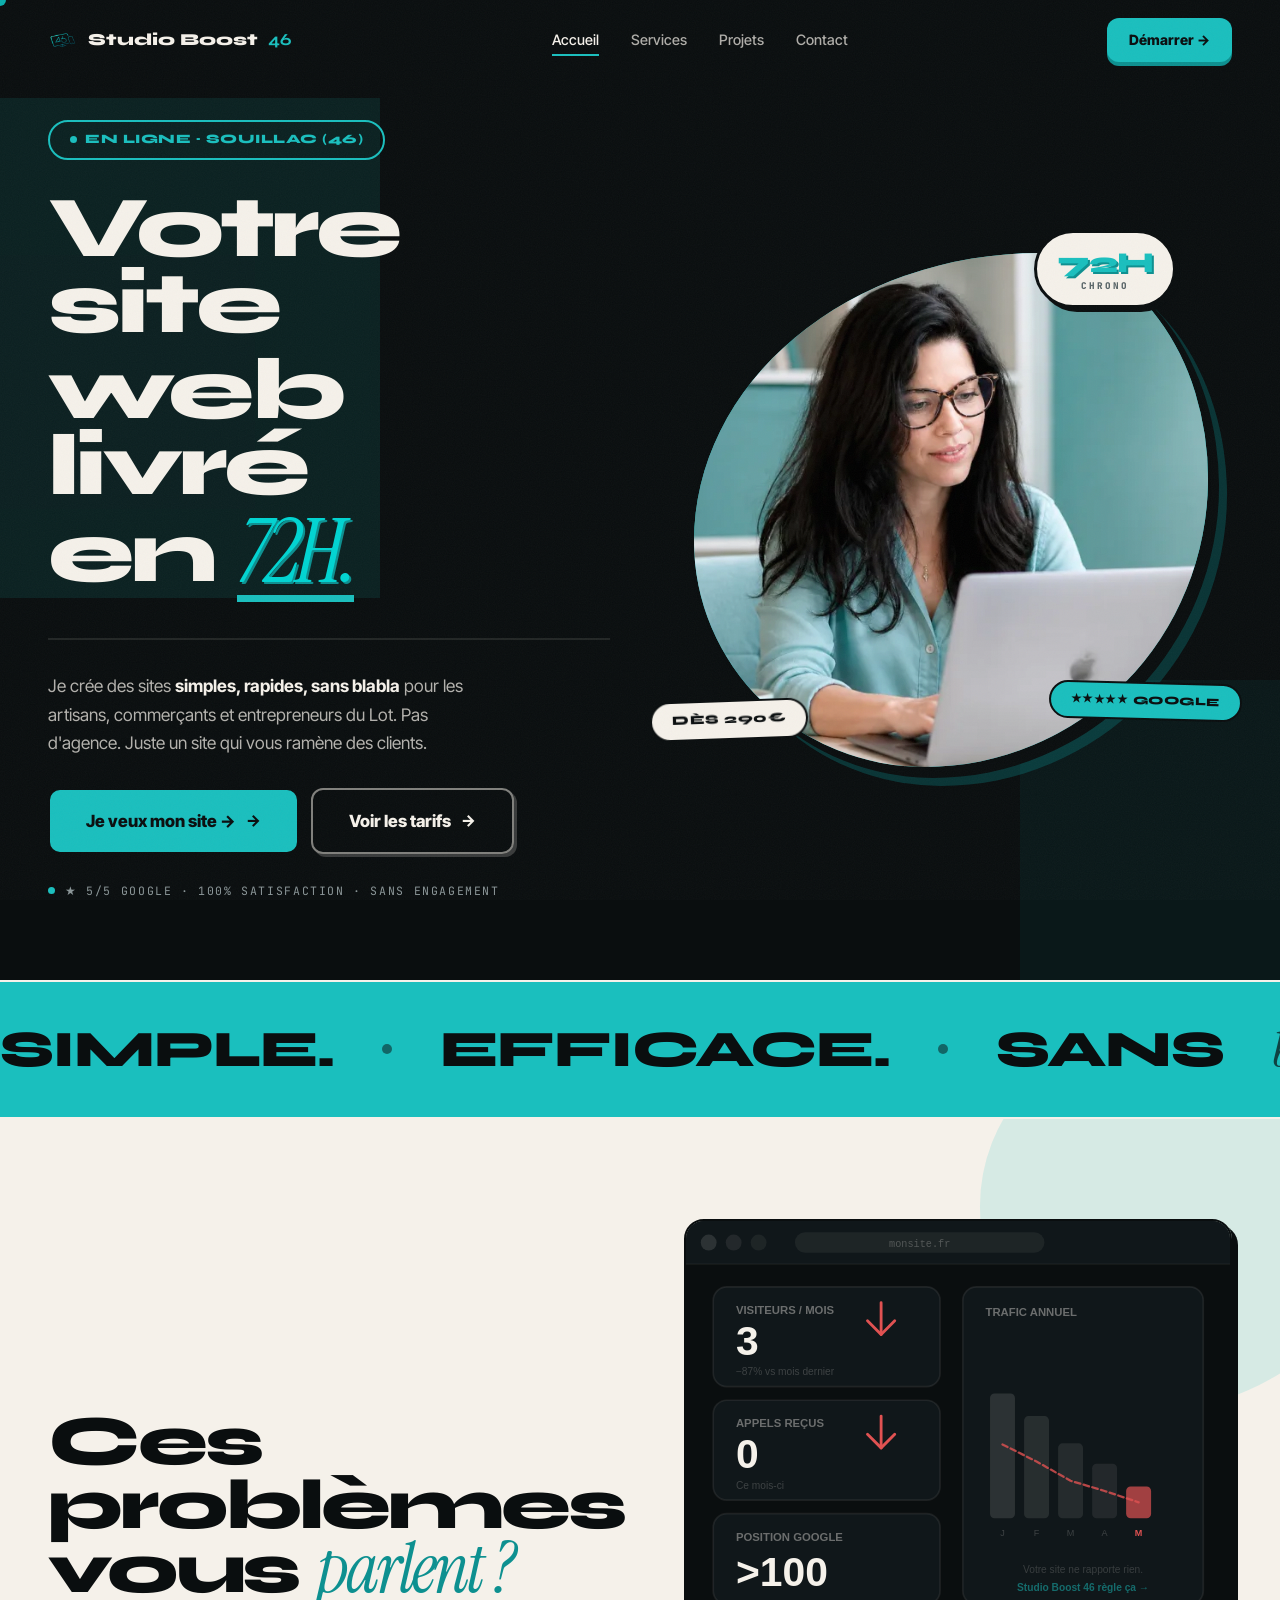
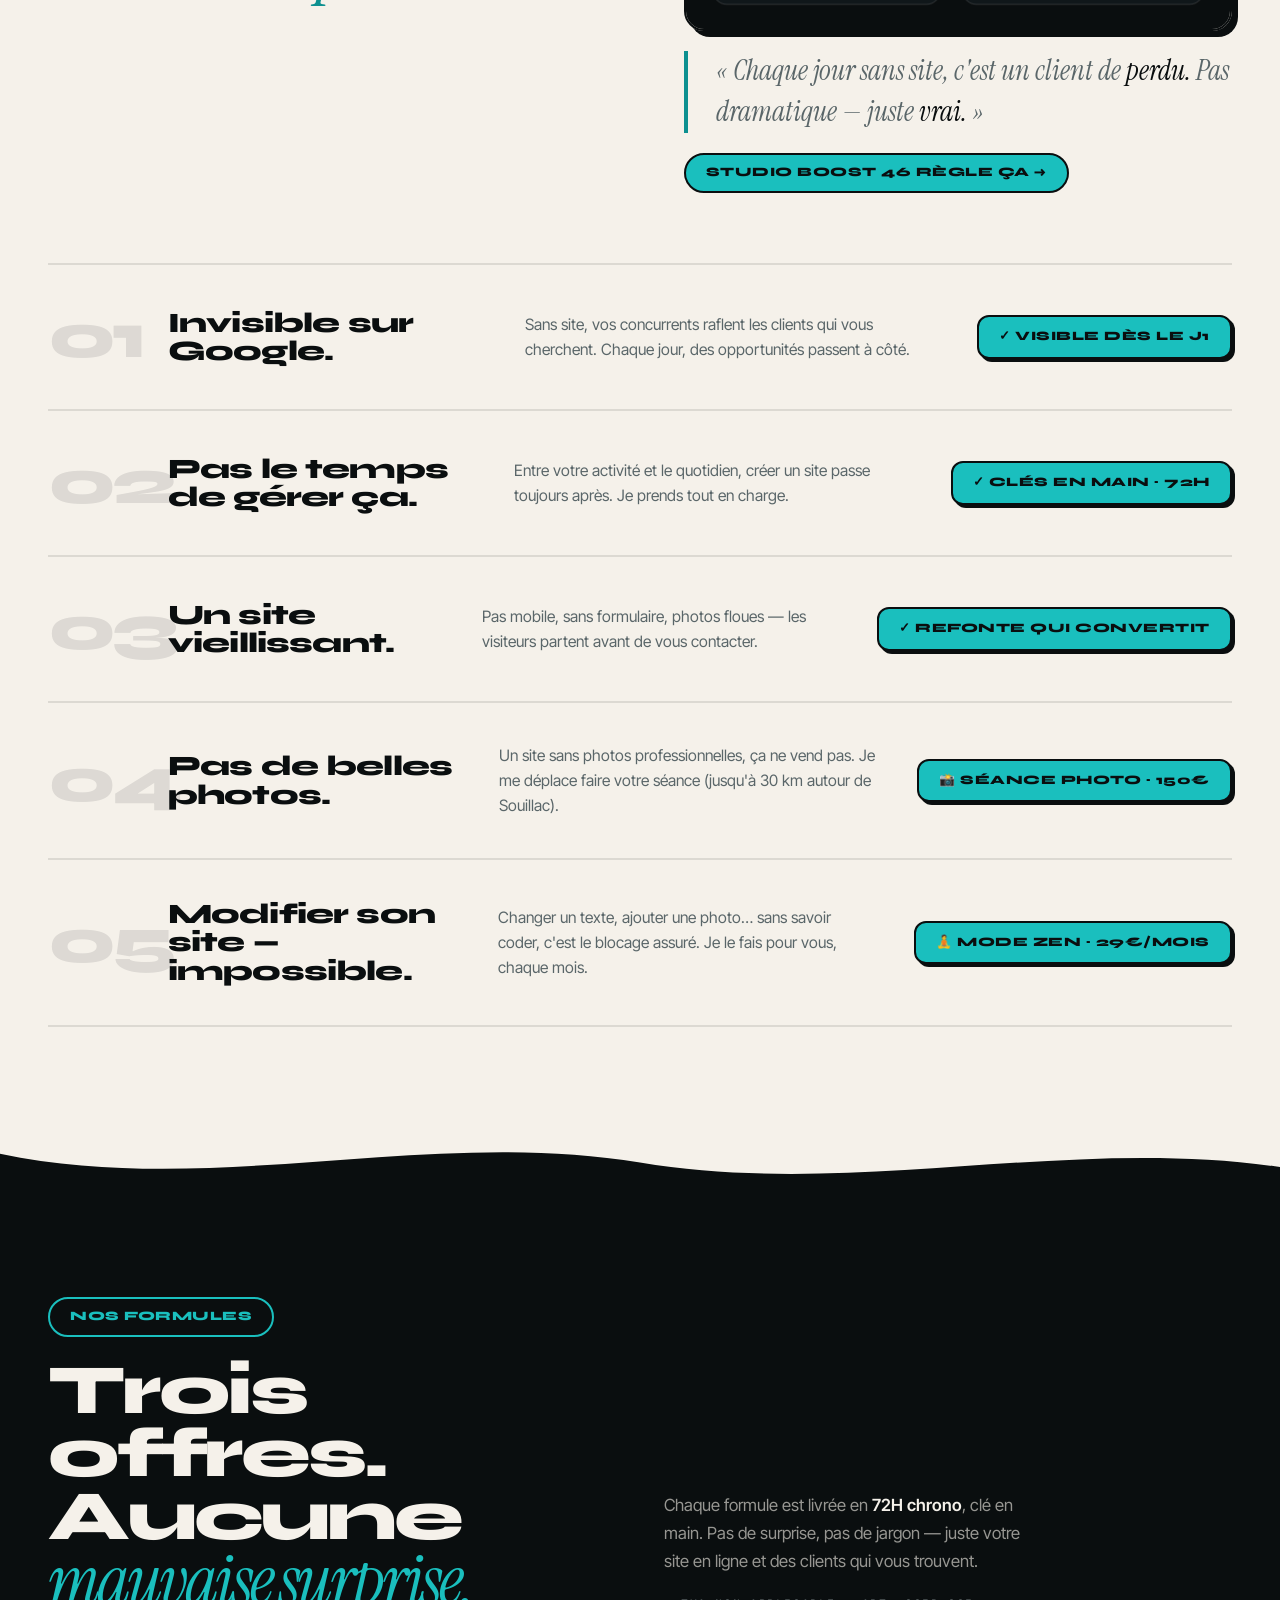
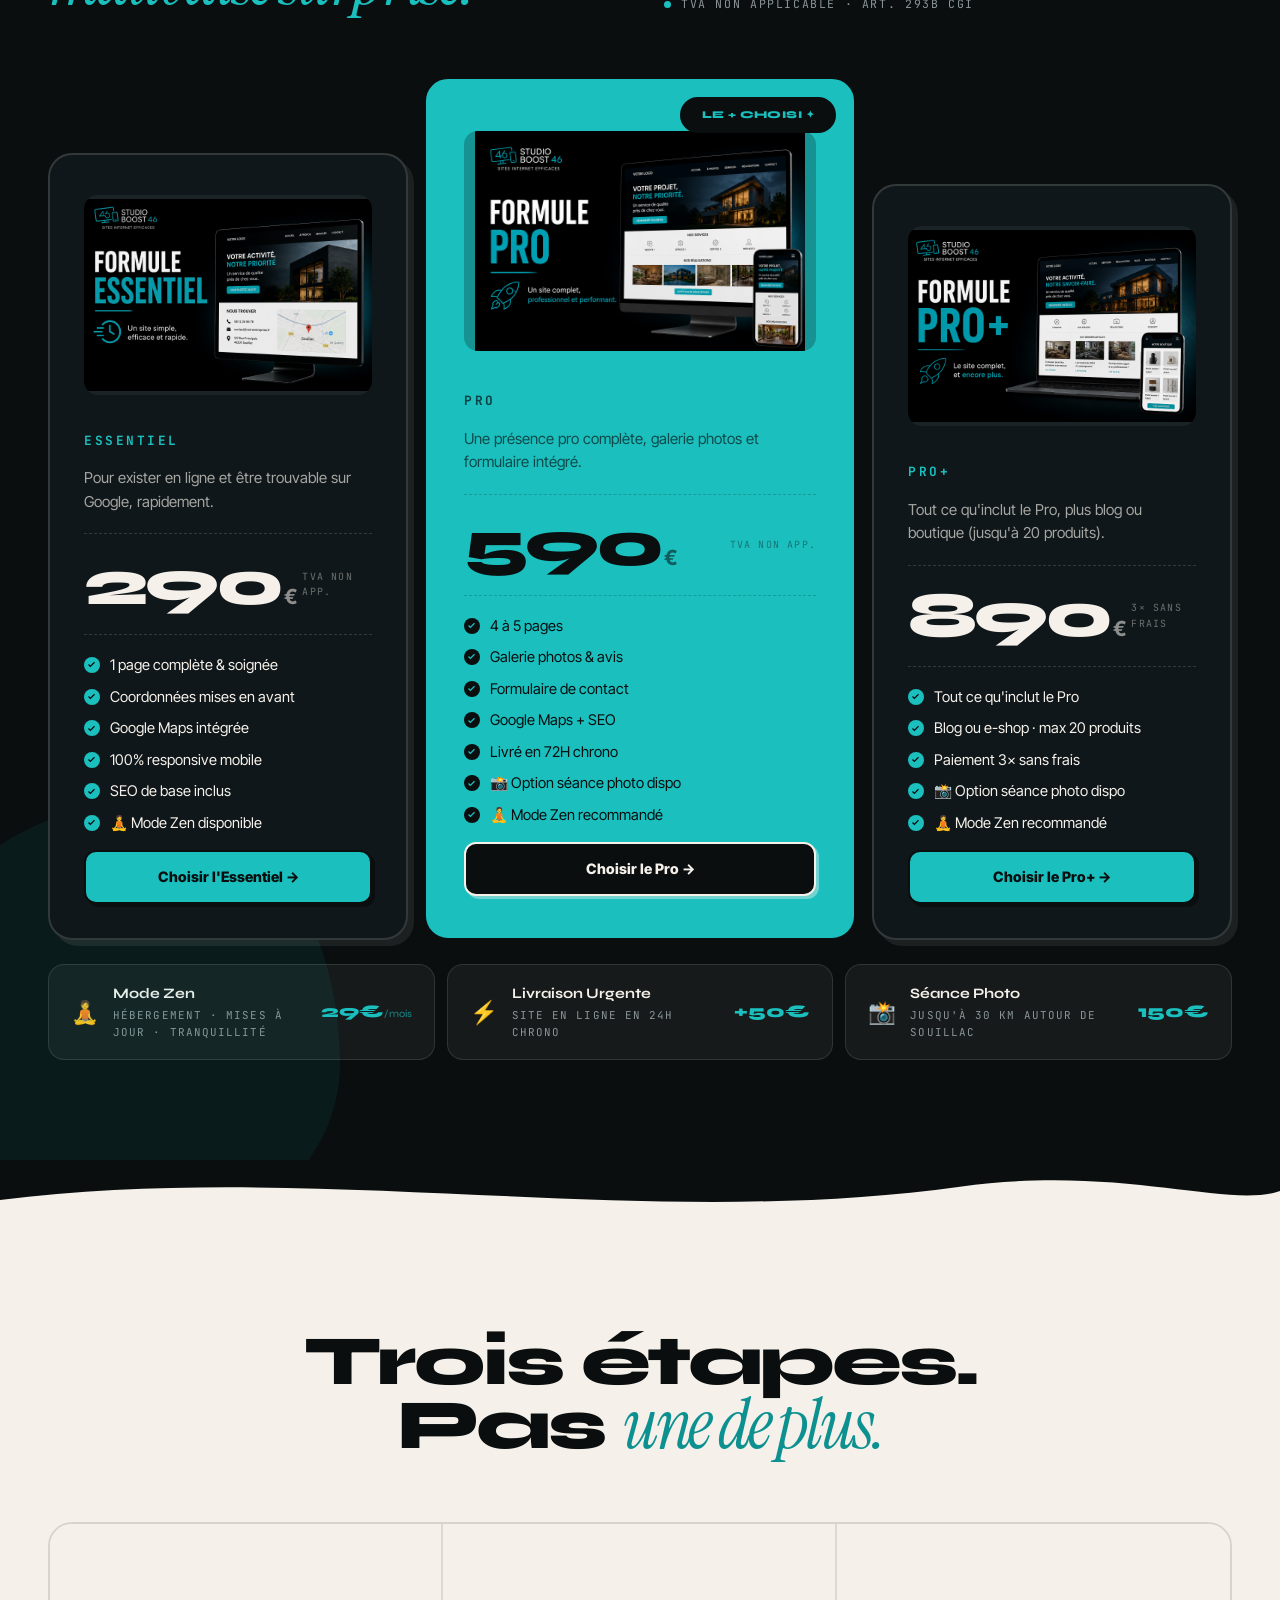
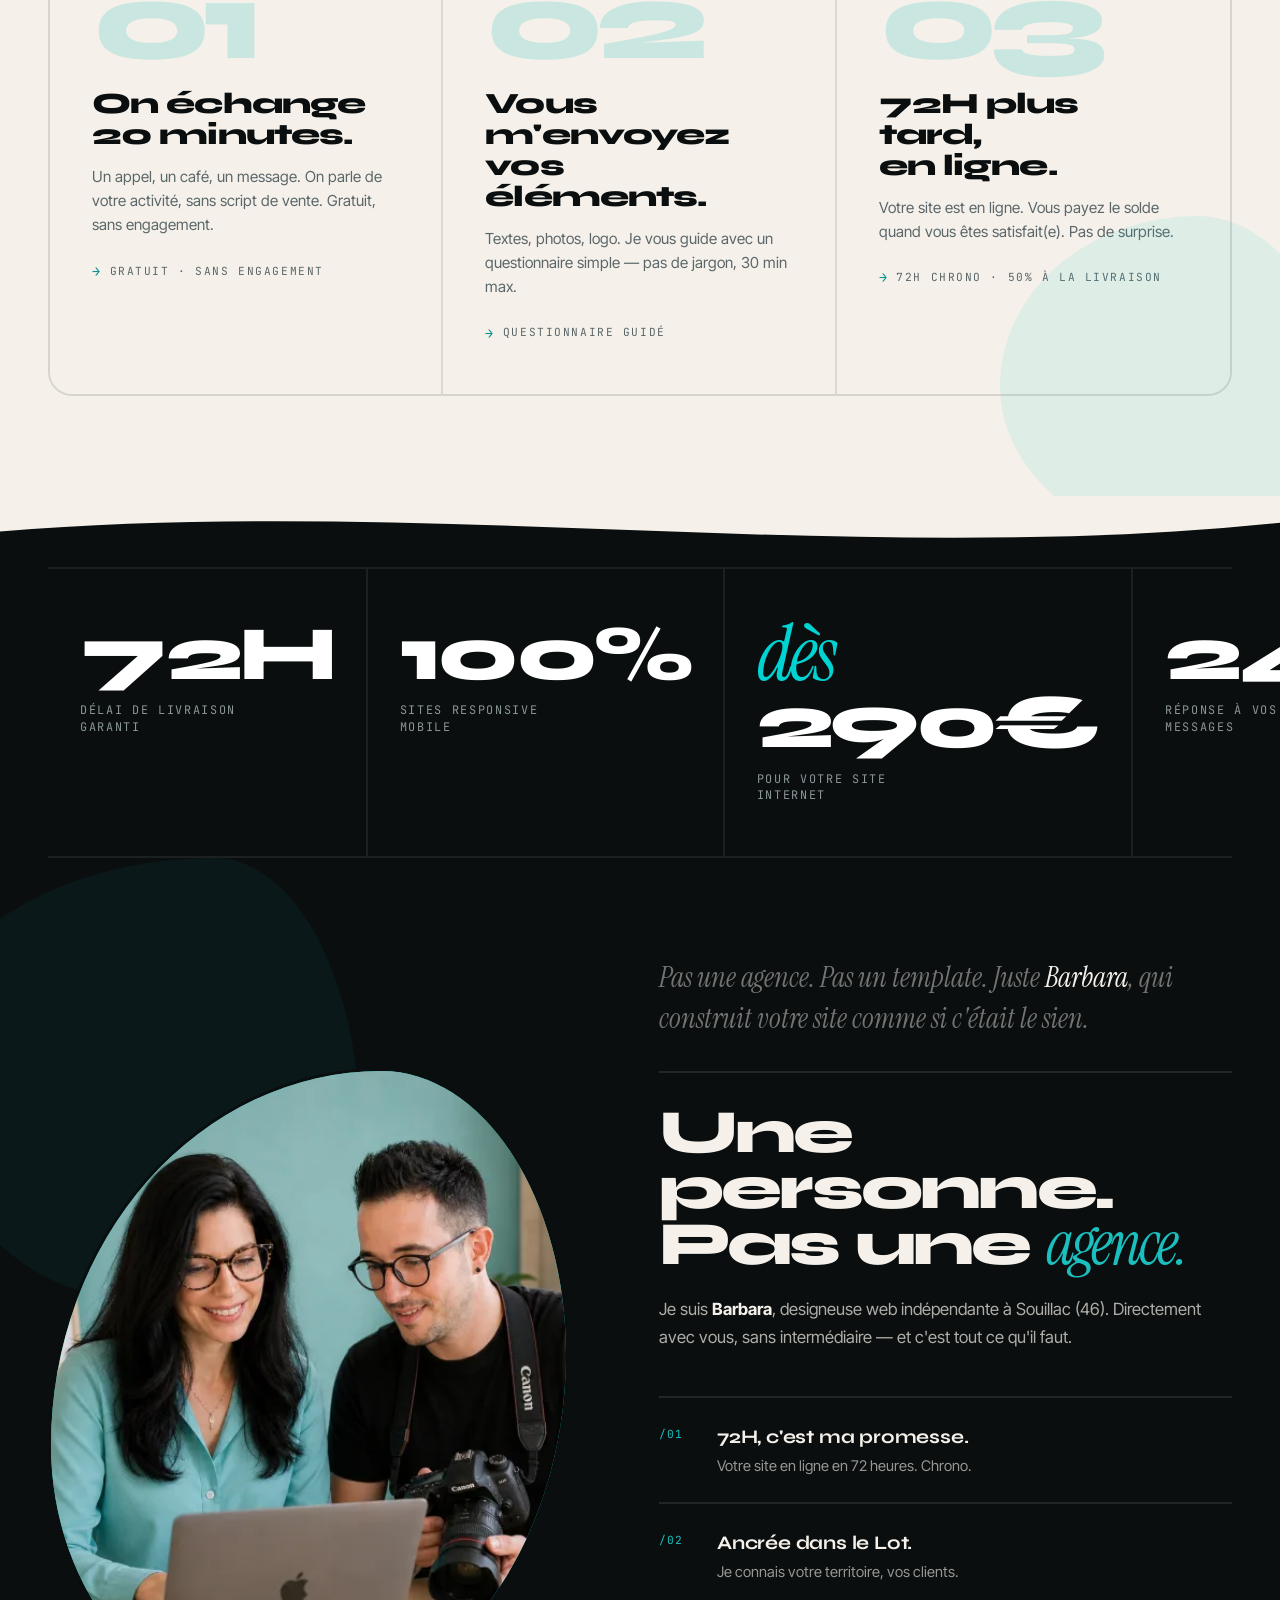
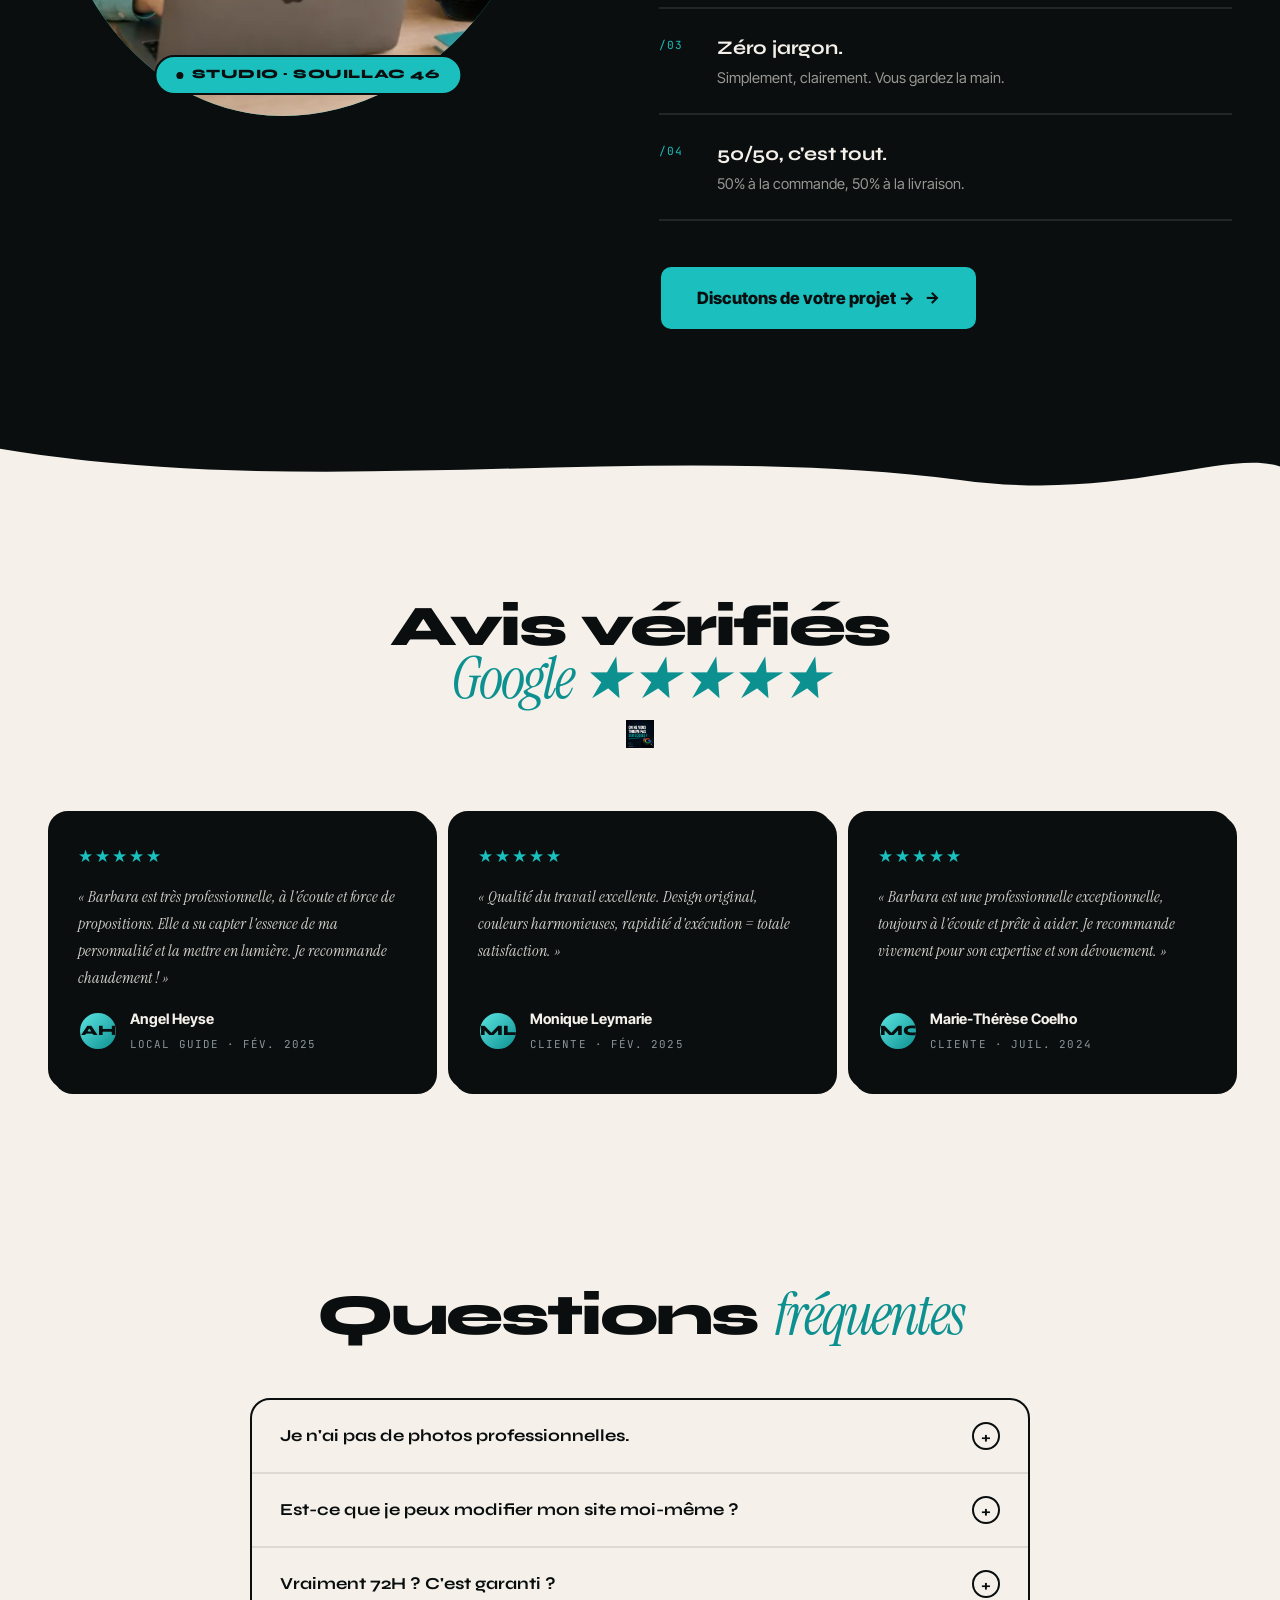
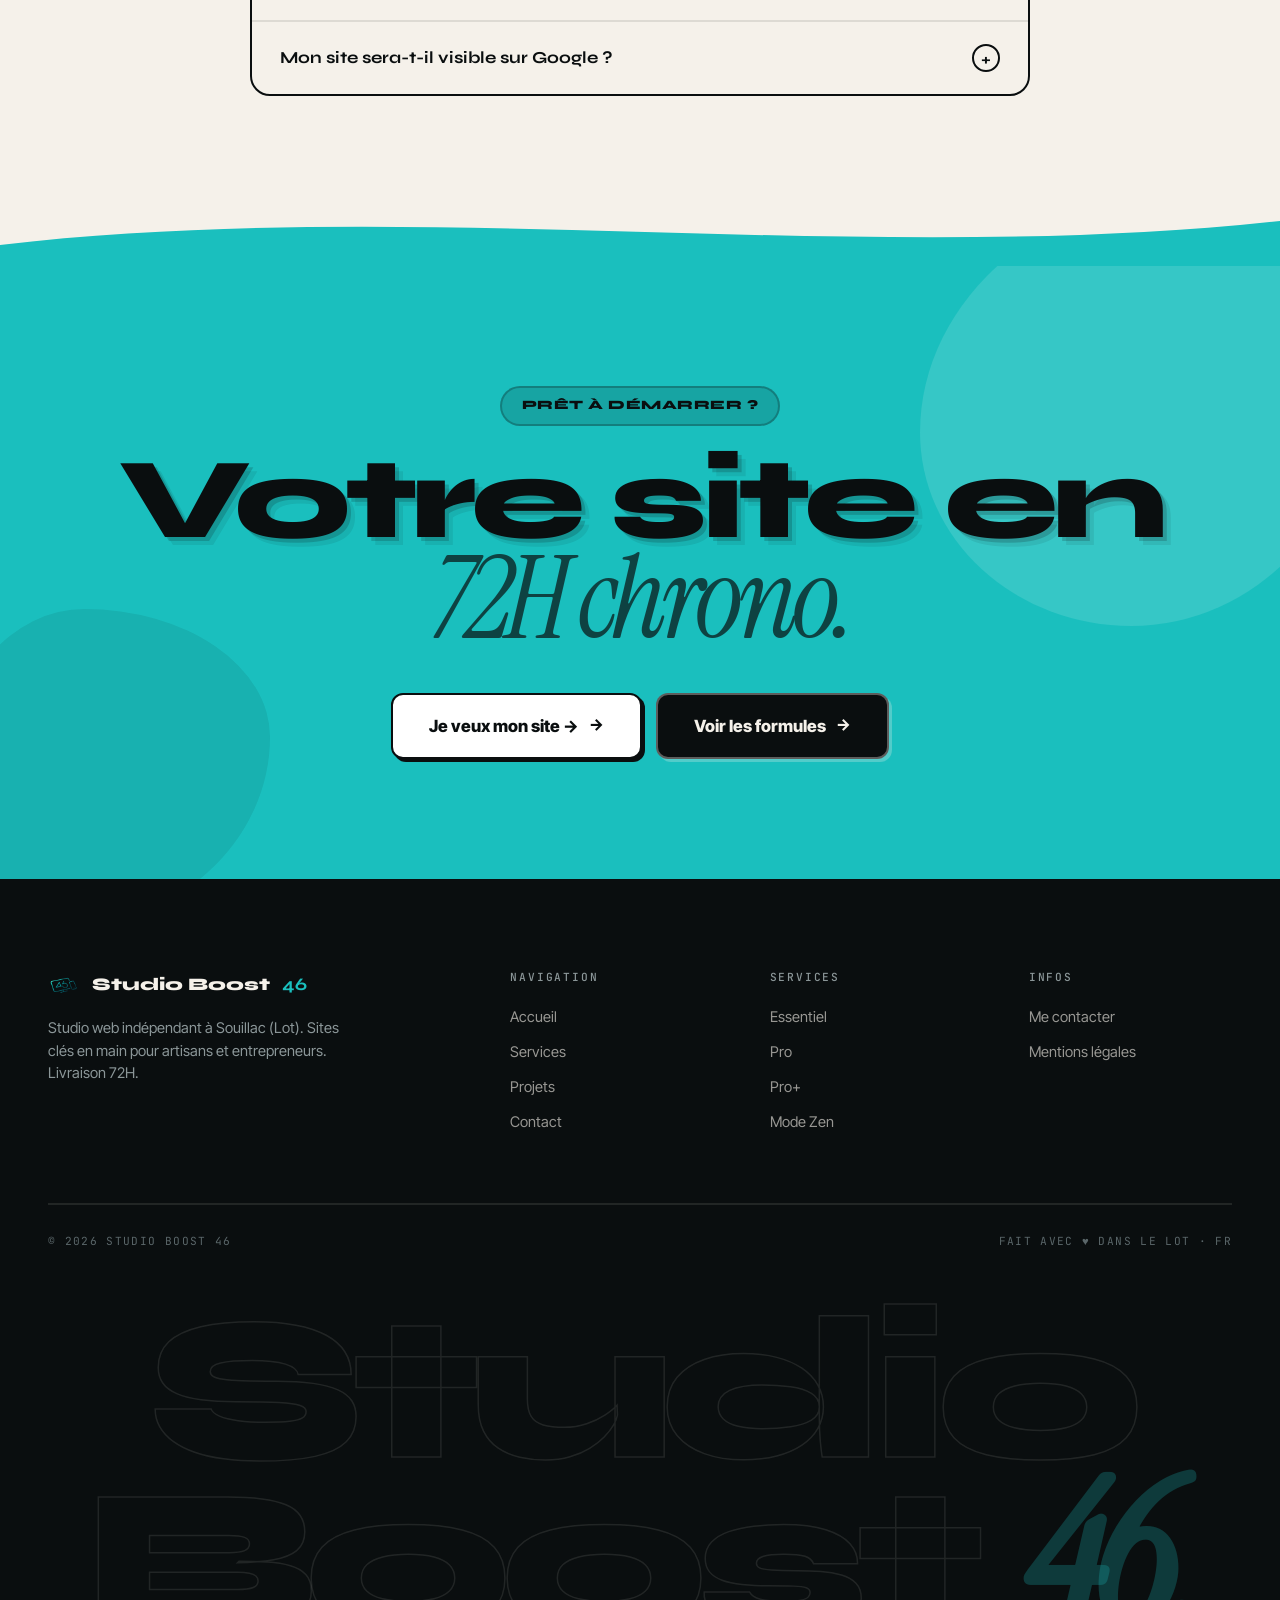
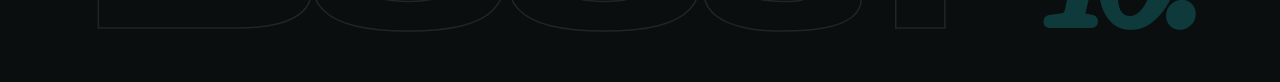
==== index.html @ 9f8a416d "Fix footer__giant page d'accueil : "Studio Boost 46." comme les autres pages Co-Authored-By: Claude " ====
<!DOCTYPE html>
<html lang="fr">
<head>
  <!-- Google tag (gtag.js) -->
  <script async src="https://www.googletagmanager.com/gtag/js?id=G-YHTVVJS57M"></script>
  <script>window.dataLayer=window.dataLayer||[];function gtag(){dataLayer.push(arguments);}gtag('js',new Date());gtag('config','G-YHTVVJS57M');</script>
  <meta charset="UTF-8" />
  <meta name="viewport" content="width=device-width, initial-scale=1.0" />
  <meta name="description" content="Création de sites web clés en main pour artisans, commerçants et entrepreneurs du Lot (46). Livraison en 72H. À partir de 290€. Basée à Souillac." />
  <title>Studio Boost 46 — Sites web pour artisans et entrepreneurs du Lot (46)</title>
  <link rel="preconnect" href="https://fonts.googleapis.com">
  <link rel="preconnect" href="https://fonts.gstatic.com" crossorigin>
  <link href="https://fonts.googleapis.com/css2?family=Syne:wght@600;700;800&family=Inter+Tight:wght@400;500;600;700&family=Instrument+Serif:ital@0;1&family=JetBrains+Mono:wght@400;500&display=swap" rel="stylesheet">
  <style>
/* ======================================================
   STUDIO BOOST 46 — Feastie × Studio Neo 2026
   Adapté Feastie : extrusion 3D, badges épais, énergie max
   ====================================================== */
:root {
  --ink:        #0A0E0F;
  --ink-2:      #10171A;
  --ink-3:      #1A2326;
  --cream:      #F5F1EA;
  --cream-2:    #EDE6D8;
  --cream-3:    #E2DACB;
  --teal:       #1ABFBE;
  --teal-vivid: #00D4D2;
  --teal-light: #5BE5E3;
  --teal-pale:  #A8F0EF;
  --teal-dark:  #0D9090;
  --teal-xdark: #086868;
  --white:      #FFFFFF;
  --muted:      #8B9698;
  --muted-2:    #5A6669;
  --line-light: rgba(245,241,234,.1);
  --font-display: 'Syne', sans-serif;
  --font-body:    'Inter Tight', sans-serif;
  --font-serif:   'Instrument Serif', serif;
  --font-mono:    'JetBrains Mono', monospace;
  --ease:     cubic-bezier(.4,0,.2,1);
  --ease-out: cubic-bezier(.2,.7,.2,1);
}
*,*::before,*::after{box-sizing:border-box;margin:0;padding:0;}
html{scroll-behavior:smooth;}
html,body{background:var(--ink);color:var(--cream);font-family:var(--font-body);-webkit-font-smoothing:antialiased;overflow-x:hidden;}
body{font-size:16px;line-height:1.55;}
img{display:block;max-width:100%;}
a{color:inherit;text-decoration:none;}
button{background:none;border:0;font:inherit;color:inherit;cursor:pointer;}
::selection{background:var(--teal);color:var(--ink);}
.container{width:100%;max-width:1380px;margin:0 auto;padding:0 48px;}

/* ── GRAIN ── */
html::after{content:"";position:fixed;inset:0;pointer-events:none;z-index:9990;
  background-image:url("data:image/svg+xml,%3Csvg xmlns='http://www.w3.org/2000/svg' width='300' height='300'%3E%3Cfilter id='n'%3E%3CfeTurbulence type='fractalNoise' baseFrequency='0.88' numOctaves='4' stitchTiles='stitch'/%3E%3C/filter%3E%3Crect width='300' height='300' filter='url(%23n)'/%3E%3C/svg%3E");
  opacity:.038;}

/* ── CURSOR ── */
.cursor{position:fixed;top:0;left:0;width:12px;height:12px;border-radius:50%;background:var(--teal);pointer-events:none;z-index:9999;mix-blend-mode:difference;transform:translate(-50%,-50%);transition:width .3s var(--ease),height .3s var(--ease);}
.cursor.is-hover{width:56px;height:56px;}
@media(max-width:900px){.cursor{display:none;}}

/* ── NAV ── */
.nav{position:fixed;inset:0 0 auto 0;z-index:50;padding:18px 0;transition:background .4s var(--ease),border-color .4s var(--ease);border-bottom:1px solid transparent;}
.nav.is-scrolled{background:rgba(10,14,15,.93);backdrop-filter:blur(24px) saturate(1.3);border-color:var(--line-light);}
.nav__inner{display:flex;align-items:center;justify-content:space-between;gap:24px;}
.nav__logo{display:flex;align-items:center;gap:10px;font-family:var(--font-display);font-weight:800;font-size:1.05rem;}
.nav__logo img{width:30px;height:30px;border-radius:8px;}
.nav__logo strong{color:var(--teal);}
.nav__links{display:flex;gap:32px;list-style:none;font-size:.9rem;font-weight:500;}
.nav__links a{color:var(--cream);opacity:.7;position:relative;padding:6px 0;transition:opacity .3s;}
.nav__links a::after{content:"";position:absolute;left:0;right:0;bottom:-2px;height:2px;background:var(--teal);transform:scaleX(0);transform-origin:left;transition:transform .4s var(--ease);}
.nav__links a:hover,.nav__links a.active{opacity:1;}
.nav__links a:hover::after,.nav__links a.active::after{transform:scaleX(1);}
.nav__cta{display:inline-flex;align-items:center;gap:8px;padding:11px 22px;border-radius:12px;background:var(--teal);color:var(--ink);font-weight:800;font-size:.88rem;box-shadow:0 4px 0 var(--teal-dark);transition:transform .15s,box-shadow .15s;}
.nav__cta:hover{transform:translateY(2px);box-shadow:0 2px 0 var(--teal-dark);}
.nav__cta:active{transform:translateY(4px);box-shadow:none;}
.nav__burger{display:none;flex-direction:column;gap:5px;padding:4px;cursor:pointer;}
.nav__burger span{display:block;width:24px;height:2px;background:var(--cream);border-radius:2px;transition:all .3s;}

/* ── BUTTONS — Feastie flat-offset shadow style ── */
.btn{display:inline-flex;align-items:center;gap:10px;padding:15px 28px;border-radius:12px;font-weight:800;font-size:.95rem;cursor:pointer;border:2.5px solid var(--ink);white-space:nowrap;font-family:var(--font-body);position:relative;transition:background .15s,transform .12s,box-shadow .12s,gap .2s;user-select:none;}
.btn::after{content:"→";font-size:.95em;transition:transform .2s;}
.btn:hover::after{transform:translateX(4px);}
.btn--teal{background:var(--teal);color:var(--ink);border-color:var(--ink);box-shadow:3px 3px 0 var(--ink);}
.btn--teal:hover{transform:translate(-1px,-1px);box-shadow:5px 5px 0 var(--ink);}
.btn--teal:active{transform:translate(3px,3px);box-shadow:none;}
.btn--outline{background:transparent;color:var(--cream);border-color:rgba(245,241,234,.5);box-shadow:3px 3px 0 rgba(245,241,234,.2);}
.btn--outline:hover{transform:translate(-1px,-1px);box-shadow:5px 5px 0 rgba(245,241,234,.3);border-color:var(--cream);}
.btn--outline:active{transform:translate(3px,3px);box-shadow:none;}
.btn--cream{background:var(--white);color:var(--ink);border-color:var(--ink);box-shadow:3px 3px 0 var(--ink);}
.btn--cream:hover{transform:translate(-1px,-1px);box-shadow:5px 5px 0 var(--ink);}
.btn--cream:active{transform:translate(3px,3px);box-shadow:none;}
.btn--ink{background:var(--ink);color:var(--cream);border-color:rgba(245,241,234,.35);box-shadow:3px 3px 0 rgba(245,241,234,.25);}
.btn--ink:hover{transform:translate(-1px,-1px);box-shadow:5px 5px 0 rgba(245,241,234,.35);}
.btn--ink:active{transform:translate(3px,3px);box-shadow:none;}
.btn--lg{padding:18px 36px;font-size:1.05rem;}
.btn--sm{padding:9px 18px;font-size:.82rem;}

/* ── FEASTIE LABEL BADGE (thick border pill) ── */
.label-badge{display:inline-flex;align-items:center;gap:8px;padding:8px 20px;border-radius:100px;font-family:var(--font-display);font-weight:800;font-size:.8rem;letter-spacing:.04em;text-transform:uppercase;border:2.5px solid currentColor;}
.label-badge--teal{background:var(--teal);color:var(--ink);border-color:var(--ink);}
.label-badge--cream{background:var(--cream);color:var(--ink);border-color:var(--ink);}
.label-badge--outline{background:transparent;color:var(--teal);border-color:var(--teal);}
.label-badge--outline-cream{background:transparent;color:var(--cream);border-color:var(--cream);}
.label-badge .dot{width:7px;height:7px;border-radius:50%;background:currentColor;flex-shrink:0;}

/* ── 3D EXTRUDED TEXT (Feastie hero signature) ── */
/* Usage: on a span inside big titles */
.text-3d-teal{
  color:var(--teal);
  /* Multiple shadows for thick extrusion */
  text-shadow:
    2px 2px 0 var(--teal-dark),
    4px 4px 0 var(--teal-xdark),
    6px 6px 0 rgba(13,144,144,.4),
    8px 8px 0 rgba(13,144,144,.15);
}
.text-3d-cream{
  color:var(--cream);
  -webkit-text-stroke:2px var(--ink);
  text-shadow:
    3px 3px 0 var(--ink),
    6px 6px 0 rgba(10,14,15,.3);
}
.text-3d-ink-on-teal{
  color:var(--ink);
  text-shadow:
    2px 2px 0 rgba(10,14,15,.3),
    4px 4px 0 rgba(10,14,15,.15);
}
/* Outline-only text (Feastie uses this for footer logos) */
.text-outline{
  color:transparent;
  -webkit-text-stroke:2px var(--cream);
}

/* ── MORPHING BLOB (organic animated shape) ── */
.morph-blob{
  position:absolute;pointer-events:none;z-index:0;
  animation:morphblob 14s ease-in-out infinite;
}
@keyframes morphblob{
  0%,100%{border-radius:67% 33% 42% 58%/56% 44% 56% 44%;}
  33%{border-radius:42% 58% 67% 33%/44% 56% 44% 56%;}
  66%{border-radius:58% 42% 33% 67%/56% 44% 56% 44%;}
}

/* ── LIVE DOT ── */
.live-dot{width:7px;height:7px;border-radius:50%;background:currentColor;animation:pulse 1.6s infinite;flex-shrink:0;}
@keyframes pulse{0%{box-shadow:0 0 0 0 currentColor;}70%{box-shadow:0 0 0 7px transparent;}100%{box-shadow:0 0 0 0 transparent;}}

/* ── WAVE SVG dividers ── */
.wave{display:block;width:100%;overflow:hidden;line-height:0;margin-bottom:-1px;}
.wave svg{display:block;width:100%;}

/* ── MARQUEE ── */
.marquee{padding:28px 0;border-block:2.5px solid var(--cream);background:var(--teal);overflow:hidden;}
.marquee__track{display:flex;gap:48px;white-space:nowrap;animation:scroll-m 32s linear infinite;font-family:var(--font-display);font-weight:800;font-size:clamp(1.6rem,4vw,3.2rem);letter-spacing:-.02em;color:var(--ink);align-items:center;}
.marquee__track span{display:inline-flex;align-items:center;gap:48px;}
.marquee__track em{font-family:var(--font-serif);font-style:italic;color:var(--ink);font-weight:400;opacity:.7;}
.marquee__dot{width:10px;height:10px;border-radius:50%;background:var(--ink);flex-shrink:0;opacity:.5;}
@keyframes scroll-m{to{transform:translateX(-50%);}}
.marquee--dark{background:var(--ink);border-color:var(--line-light);}
.marquee--dark .marquee__track{color:var(--cream);}
.marquee--dark .marquee__dot{background:var(--teal);opacity:.8;}
.marquee--dark .marquee__track em{color:var(--teal);opacity:1;}
.marquee--rev .marquee__track{animation-direction:reverse;animation-duration:44s;}

/* ── REVEAL ── */
.reveal{opacity:0;transform:translateY(24px);transition:opacity .7s var(--ease-out),transform .7s var(--ease-out);}
.reveal.in{opacity:1;transform:none;}
.reveal-d2{transition-delay:.13s;}
.reveal-d3{transition-delay:.24s;}
.reveal-d4{transition-delay:.35s;}

/* ══════════════════════════════════════════
   HERO — Dark bg, Feastie energy
══════════════════════════════════════════ */
.hero{position:relative;min-height:100vh;padding:120px 0 80px;overflow:hidden;background:var(--ink);}
.hero__blob-1{top:10%;left:-120px;width:500px;height:500px;background:rgba(26,191,190,.1);}
.hero__blob-2{bottom:-60px;right:-100px;width:360px;height:360px;background:rgba(26,191,190,.06);animation-delay:-7s;}
.hero__grid{display:grid;grid-template-columns:1fr 1fr;gap:60px;align-items:center;min-height:calc(100vh - 200px);position:relative;z-index:2;}

/* Title with Feastie 3D extrusion */
.hero__title{font-family:var(--font-display);font-weight:800;font-size:clamp(3.5rem,6.8vw,7.8rem);line-height:.88;letter-spacing:-.045em;}
.hero__title .l{display:block;overflow:hidden;padding:.1em 0 .18em;margin:-.1em 0 -.18em;}
.hero__title .l span{display:inline-block;transform:translateY(130%);animation:rise 1s var(--ease-out) forwards;}
.hero__title .l:nth-child(2) span{animation-delay:.1s;}
.hero__title .l:nth-child(3) span{animation-delay:.22s;}
@keyframes rise{to{transform:translateY(0);}}
/* "72H" = italic teal vivid, lisible */
.hero__title .accent-72{
  font-style:italic;font-family:var(--font-serif);font-weight:400;
  color:var(--teal-vivid);
  text-shadow:2px 2px 0 var(--teal-dark);
}
.hero__title .accent-72::after{content:"";display:block;height:.08em;background:var(--teal);transform-origin:left;animation:underline 1s var(--ease-out) .7s both;transform:scaleX(0);margin-top:.06em;}
@keyframes underline{to{transform:scaleX(1);}}

.hero__body{margin-top:36px;padding-top:32px;border-top:2.5px solid rgba(245,241,234,.1);}
.hero__desc{font-size:1.08rem;line-height:1.65;color:rgba(245,241,234,.72);max-width:450px;margin-bottom:30px;}
.hero__desc strong{color:var(--cream);font-weight:700;}
.hero__actions{display:flex;gap:12px;flex-wrap:wrap;margin-bottom:28px;}
.hero__meta{display:flex;align-items:center;gap:10px;font-family:var(--font-mono);font-size:.72rem;text-transform:uppercase;letter-spacing:.14em;color:var(--muted);}
.hero__meta .live-dot{color:var(--teal);}

/* Right: Organic teal frame with flat-lay illustration */
.hero__right{position:relative;display:flex;align-items:center;justify-content:center;animation:floatin 1.3s var(--ease-out) .3s both;}
@keyframes floatin{from{opacity:0;transform:translateY(32px);}to{opacity:1;transform:none;}}
.hero__frame{
  width:94%;aspect-ratio:1/1;max-width:520px;
  background:var(--teal);
  border-radius:67% 33% 55% 45%/56% 44% 56% 44%;
  border:3px solid var(--ink);
  box-shadow:8px 8px 0 var(--ink),16px 16px 0 rgba(13,144,144,.3);
  display:flex;align-items:center;justify-content:center;
  position:relative;overflow:hidden;
  animation:morphblob 14s ease-in-out infinite;
}
.hero__frame svg{width:88%;height:auto;position:relative;z-index:2;}
.hero__frame img{width:100%;height:100%;object-fit:cover;position:absolute;inset:0;}

/* Floating Feastie-style stickers */
.hero__sticker{position:absolute;z-index:10;}
.hero__sticker--tl{top:-20px;right:10%;animation:floatA 4s ease-in-out infinite;}
.hero__sticker--bl{bottom:30px;left:-20px;animation:floatB 5s ease-in-out infinite;}
.hero__sticker--br{bottom:50px;right:-10px;animation:floatA 3.5s ease-in-out infinite .8s;}
@keyframes floatA{0%,100%{transform:translateY(0);}50%{transform:translateY(-8px);}}
@keyframes floatB{0%,100%{transform:translateY(0) rotate(-2deg);}50%{transform:translateY(-6px) rotate(-2deg);}}

/* Feastie pill-stamp hybrid */
.stamp-pill{
  display:inline-flex;flex-direction:column;align-items:center;justify-content:center;
  padding:14px 20px;border-radius:100px;
  background:var(--cream);color:var(--ink);
  border:3px solid var(--ink);
  box-shadow:4px 4px 0 var(--ink);
  font-family:var(--font-display);font-weight:800;text-align:center;
  line-height:1.1;
}
.stamp-pill__big{font-size:1.8rem;letter-spacing:-.04em;color:var(--teal);
  text-shadow:2px 2px 0 var(--teal-dark);}
.stamp-pill__sub{font-family:var(--font-mono);font-size:.58rem;text-transform:uppercase;letter-spacing:.2em;color:var(--muted-2);margin-top:2px;}

/* ══════════════════════════════════════════
   PAIN — CREAM section, Feastie editorial
══════════════════════════════════════════ */
.pain{background:var(--cream);color:var(--ink);padding:100px 0;position:relative;overflow:hidden;}
.pain::before{content:"";position:absolute;top:-80px;right:-80px;width:380px;height:380px;background:rgba(26,191,190,.14);border-radius:42% 58% 67% 33%/44% 56% 44% 56%;pointer-events:none;animation:morphblob 18s ease-in-out infinite;}
.pain__top{display:grid;grid-template-columns:1fr 1fr;gap:60px;align-items:center;margin-bottom:70px;}
.pain__title{font-family:var(--font-display);font-weight:800;font-size:clamp(2.8rem,5.5vw,5.5rem);line-height:.9;letter-spacing:-.045em;}
.pain__title em{font-style:italic;font-family:var(--font-serif);font-weight:400;color:var(--teal-dark);}
.pain__right{display:flex;flex-direction:column;gap:20px;}
/* Big italic pull-quote — Feastie style */
.pull-quote{font-family:var(--font-serif);font-style:italic;font-size:clamp(1.3rem,2.2vw,1.8rem);line-height:1.45;color:var(--muted-2);padding-left:28px;border-left:4px solid var(--teal-dark);}
.pull-quote strong{color:var(--ink);font-weight:400;}

/* Pain items — horizontal editorial rows */
.pain__items{border-top:2px solid rgba(0,0,0,.1);}
.pain__item{display:grid;grid-template-columns:80px 1fr 1.3fr auto;gap:40px;align-items:center;padding:40px 0;border-bottom:2px solid rgba(0,0,0,.1);transition:padding-left .3s var(--ease-out);}
.pain__item:hover{padding-left:16px;}
.pain__num{font-family:var(--font-display);font-weight:800;font-size:4rem;line-height:1;letter-spacing:-.06em;color:rgba(10,14,15,.1);}
.pain__item-title{font-family:var(--font-display);font-weight:800;font-size:clamp(1.4rem,2.2vw,2rem);line-height:1;letter-spacing:-.03em;}
.pain__item-desc{font-size:.98rem;line-height:1.6;color:var(--muted-2);}
/* Feastie tag — bold pill with thick border */
.pain__tag{display:inline-flex;align-items:center;gap:8px;padding:10px 20px;background:var(--teal);color:var(--ink);border-radius:12px;border:2.5px solid var(--ink);box-shadow:3px 3px 0 var(--ink);font-family:var(--font-display);font-weight:800;font-size:.8rem;text-transform:uppercase;letter-spacing:.04em;width:fit-content;white-space:nowrap;}

/* ══════════════════════════════════════════
   PRICING — Dark, Feastie "menu" energy
══════════════════════════════════════════ */
.pricing-section{background:var(--ink);padding:100px 0;position:relative;overflow:hidden;}
.pricing-section::before{content:"";position:absolute;left:-100px;bottom:-80px;width:440px;height:440px;background:rgba(26,191,190,.07);border-radius:58% 42% 44% 56%/50% 60% 40% 50%;pointer-events:none;animation:morphblob 20s ease-in-out infinite reverse;}
.pricing__head{display:grid;grid-template-columns:1fr 1fr;gap:48px;align-items:end;margin-bottom:64px;}
.pricing__title{font-family:var(--font-display);font-weight:800;font-size:clamp(2.8rem,5.5vw,5.5rem);line-height:.9;letter-spacing:-.045em;}
.pricing__title em{font-style:italic;font-family:var(--font-serif);font-weight:400;color:var(--teal);}
.pricing__head-desc{font-size:1.05rem;line-height:1.65;color:rgba(245,241,234,.6);max-width:380px;}
.pricing__head-desc strong{color:var(--cream);font-weight:600;}
.pricing{display:grid;grid-template-columns:1fr 1.2fr 1fr;gap:16px;align-items:end;}
/* 3D Feastie cards — thick border + flat shadow */
.pcard{border-radius:24px;padding:40px 34px 34px;position:relative;display:flex;flex-direction:column;gap:16px;overflow:hidden;border:2.5px solid;transition:transform .4s var(--ease-out),box-shadow .4s var(--ease-out);}
.pcard--side{background:var(--ink-2);color:var(--cream);border-color:rgba(245,241,234,.15);box-shadow:6px 6px 0 rgba(245,241,234,.08);}
.pcard--side:hover{transform:translate(-2px,-4px);box-shadow:8px 10px 0 rgba(245,241,234,.1);}
.pcard--hero{background:var(--teal);color:var(--ink);border-color:var(--ink);box-shadow:8px 8px 0 var(--ink);padding:52px 38px 42px;}
.pcard--hero:hover{transform:translate(-3px,-6px);box-shadow:11px 14px 0 var(--ink);}
.pcard__badge{position:absolute;top:18px;right:18px;}
.pcard__name{font-family:var(--font-mono);font-weight:700;font-size:.8rem;letter-spacing:.2em;text-transform:uppercase;color:var(--teal);}
.pcard--hero .pcard__name{color:var(--ink);opacity:.7;}
.pcard__desc{font-size:.94rem;line-height:1.55;opacity:.65;min-height:46px;}
.pcard__price{display:flex;align-items:baseline;gap:4px;padding:18px 0;border-top:1.5px dashed rgba(245,241,234,.15);border-bottom:1.5px dashed rgba(245,241,234,.15);margin:4px 0;}
.pcard--hero .pcard__price{border-color:rgba(10,14,15,.2);}
.pcard__price strong{font-family:var(--font-display);font-weight:800;font-size:4rem;line-height:1;letter-spacing:-.05em;}
.pcard__price small{font-size:1.3rem;font-weight:700;opacity:.55;}
.pcard__price .from{font-family:var(--font-mono);font-size:.62rem;text-transform:uppercase;letter-spacing:.12em;opacity:.4;margin-left:auto;align-self:center;}
.pcard__features{list-style:none;display:flex;flex-direction:column;gap:11px;flex:1;}
.pcard__features li{display:flex;align-items:flex-start;gap:10px;font-size:.92rem;line-height:1.4;}
.pcard__features li::before{content:"";width:16px;height:16px;border-radius:50%;flex-shrink:0;margin-top:2px;
  background:var(--teal) url("data:image/svg+xml;utf8,<svg xmlns='http://www.w3.org/2000/svg' viewBox='0 0 24 24' fill='none' stroke='%230A0E0F' stroke-width='3.5'><path d='M4 12l5 5L20 6'/></svg>") center/58% no-repeat;}
.pcard--hero .pcard__features li::before{background-color:var(--ink);background-image:url("data:image/svg+xml;utf8,<svg xmlns='http://www.w3.org/2000/svg' viewBox='0 0 24 24' fill='none' stroke='%231ABFBE' stroke-width='3.5'><path d='M4 12l5 5L20 6'/></svg>");}
/* 3D CTA on card */
.pcard__cta{display:inline-flex;align-items:center;justify-content:center;gap:8px;padding:14px 22px;border-radius:12px;font-weight:800;font-size:.9rem;font-family:var(--font-body);border:2.5px solid;transition:transform .12s,box-shadow .12s;}
.pcard--side .pcard__cta{background:var(--teal);color:var(--ink);border-color:var(--ink);box-shadow:3px 3px 0 var(--ink);}
.pcard--side .pcard__cta:hover{transform:translate(-1px,-1px);box-shadow:4px 4px 0 var(--ink);}
.pcard--hero .pcard__cta{background:var(--ink);color:var(--cream);border-color:var(--cream);box-shadow:3px 3px 0 rgba(245,241,234,.4);}
.pcard--hero .pcard__cta:hover{transform:translate(-1px,-1px);box-shadow:4px 4px 0 rgba(245,241,234,.4);}
.pricing__foot{text-align:center;margin-top:32px;font-family:var(--font-mono);font-size:.78rem;letter-spacing:.06em;color:var(--muted);text-transform:uppercase;}
.pricing__foot strong{color:var(--teal);}
/* Photos sur les cartes */
.pcard__photo{width:100%;height:200px;object-fit:contain;object-position:center center;background:var(--ink-3);border-radius:14px;margin-bottom:20px;}
.pcard--hero .pcard__photo{width:100%;height:220px;object-fit:contain;object-position:center center;background:rgba(10,14,15,.25);border-radius:14px;margin-bottom:24px;}
/* Options tarifaires */
.pricing__options{display:grid;grid-template-columns:repeat(3,1fr);gap:12px;margin-top:24px;}
.pricing__opt{background:rgba(245,241,234,.05);border:1.5px solid rgba(245,241,234,.12);border-radius:16px;padding:18px 22px;display:flex;align-items:center;gap:14px;}
.pricing__opt-icon{font-size:1.4rem;flex-shrink:0;}
.pricing__opt-label{font-family:var(--font-display);font-weight:700;font-size:.9rem;color:var(--cream);}
.pricing__opt-sub{font-family:var(--font-mono);font-size:.68rem;text-transform:uppercase;letter-spacing:.1em;color:var(--muted);margin-top:2px;}
.pricing__opt-price{margin-left:auto;font-family:var(--font-display);font-weight:800;font-size:1.1rem;color:var(--teal);white-space:nowrap;}
/* FAQ */
.faq{background:var(--cream);color:var(--ink);padding:100px 0;}
.faq__head{text-align:center;margin-bottom:56px;}
.faq__title{font-family:var(--font-display);font-weight:800;font-size:clamp(2.4rem,4.5vw,4.5rem);line-height:.9;letter-spacing:-.04em;margin-bottom:12px;}
.faq__title em{font-style:italic;font-family:var(--font-serif);font-weight:400;color:var(--teal-dark);}
.faq__list{max-width:780px;margin:0 auto;display:flex;flex-direction:column;gap:0;border:2.5px solid var(--ink);border-radius:20px;overflow:hidden;}
.faq__item{border-bottom:2px solid rgba(10,14,15,.1);}
.faq__item:last-child{border-bottom:0;}
.faq__q{width:100%;display:flex;align-items:center;justify-content:space-between;gap:20px;padding:22px 28px;font-family:var(--font-display);font-weight:700;font-size:1.05rem;cursor:pointer;background:transparent;text-align:left;transition:background .2s;}
.faq__q:hover{background:rgba(26,191,190,.06);}
.faq__q-icon{width:28px;height:28px;border-radius:50%;border:2px solid var(--ink);display:grid;place-items:center;flex-shrink:0;font-size:1.1rem;transition:transform .3s,background .2s;}
.faq__item.open .faq__q-icon{transform:rotate(45deg);background:var(--teal);border-color:var(--teal);}
.faq__a{max-height:0;overflow:hidden;transition:max-height .4s ease,padding .3s;}
.faq__item.open .faq__a{max-height:400px;padding:0 28px 24px;}
.faq__a p{font-size:.98rem;line-height:1.7;color:rgba(10,14,15,.7);}
.faq__a strong{color:var(--ink);}
.faq__a .faq__tag{display:inline-flex;align-items:center;gap:6px;margin-top:12px;padding:7px 16px;background:var(--teal);color:var(--ink);border-radius:100px;font-family:var(--font-display);font-weight:800;font-size:.75rem;text-transform:uppercase;border:2px solid var(--ink);}

/* ══════════════════════════════════════════
   PROCESS — Cream bg, cookbook style
══════════════════════════════════════════ */
.process{background:var(--cream);color:var(--ink);padding:100px 0;position:relative;overflow:hidden;}
.process::after{content:"";position:absolute;right:-60px;bottom:-60px;width:340px;height:340px;background:rgba(26,191,190,.1);border-radius:58% 42% 33% 67%/50% 60% 40% 50%;pointer-events:none;animation:morphblob 16s ease-in-out infinite;}
.process__head{text-align:center;margin-bottom:64px;}
.process__title{font-family:var(--font-display);font-weight:800;font-size:clamp(2.8rem,5.5vw,5.5rem);line-height:.9;letter-spacing:-.045em;}
.process__title em{font-style:italic;font-family:var(--font-serif);font-weight:400;color:var(--teal-dark);}
.process__grid{display:grid;grid-template-columns:repeat(3,1fr);gap:0;border:2.5px solid rgba(0,0,0,.12);border-radius:24px;overflow:hidden;}
.process__step{background:var(--cream);padding:50px 42px;border-right:2px solid rgba(0,0,0,.1);position:relative;transition:background .4s;}
.process__step:last-child{border-right:0;}
.process__step:hover{background:var(--cream-2);}
/* Feastie-style big number */
.step-num{font-family:var(--font-display);font-weight:800;font-size:7rem;line-height:.85;letter-spacing:-.07em;color:rgba(26,191,190,.2);margin-bottom:20px;transition:color .4s;}
.process__step:hover .step-num{color:rgba(26,191,190,.4);}
.step-label{font-family:var(--font-mono);font-size:.7rem;text-transform:uppercase;letter-spacing:.18em;color:var(--teal-dark);margin-bottom:10px;}
.process__step h3{font-family:var(--font-display);font-weight:800;font-size:clamp(1.5rem,2.3vw,2rem);line-height:1.05;letter-spacing:-.03em;margin-bottom:14px;}
.process__step p{color:var(--muted-2);font-size:.95rem;line-height:1.6;margin-bottom:20px;}
.step-footer{display:inline-flex;align-items:center;gap:8px;font-family:var(--font-mono);font-size:.7rem;text-transform:uppercase;letter-spacing:.14em;color:var(--muted-2);}
.step-footer::before{content:"→";color:var(--teal-dark);font-size:.85rem;}

/* ══════════════════════════════════════════
   STATS
══════════════════════════════════════════ */
.stats-band{background:var(--ink);}
.stats{display:grid;grid-template-columns:repeat(4,1fr);border-top:2px solid rgba(245,241,234,.08);border-bottom:2px solid rgba(245,241,234,.08);}
.stat{padding:52px 32px;border-right:2px solid rgba(245,241,234,.08);}
.stat:last-child{border-right:0;}
.stat__num{font-family:var(--font-display);font-weight:800;font-size:clamp(3rem,6vw,5.5rem);line-height:.88;letter-spacing:-.045em;color:var(--white);}
.stat__num em{font-style:italic;font-family:var(--font-serif);font-weight:400;color:var(--teal-vivid);}
.stat__label{font-family:var(--font-mono);font-size:.74rem;text-transform:uppercase;letter-spacing:.14em;color:var(--muted);margin-top:14px;max-width:180px;line-height:1.4;}

/* ══════════════════════════════════════════
   WHY — Dark, organic photo frame
══════════════════════════════════════════ */
.why{background:var(--ink);padding:100px 0;overflow:hidden;position:relative;}
.why::before{content:"";position:absolute;top:0;left:-80px;width:440px;height:440px;background:rgba(26,191,190,.06);border-radius:67% 33% 52% 48%/44% 62% 38% 56%;pointer-events:none;animation:morphblob 22s ease-in-out infinite;}
.why__grid{display:grid;grid-template-columns:1fr 1.1fr;gap:90px;align-items:start;position:relative;z-index:2;}
/* Organic frame — Feastie style with thick border */
.why__frame-col{position:sticky;top:110px;}
.why__frame{
  aspect-ratio:4/5;position:relative;
  background:var(--teal);
  border-radius:64% 36% 55% 45%/58% 44% 56% 42%;
  overflow:hidden;
  border:3px solid var(--ink);
  box-shadow:8px 8px 0 var(--ink);
  animation:morphblob 14s ease-in-out infinite;
}
.why__frame img{width:100%;height:100%;object-fit:cover;}
.why__frame-label{position:absolute;bottom:24px;left:50%;transform:translateX(-50%);white-space:nowrap;}
/* Pull-quote */
.why__pull{font-family:var(--font-serif);font-style:italic;font-size:clamp(1.3rem,2.2vw,2rem);line-height:1.45;color:rgba(245,241,234,.45);margin-bottom:32px;padding-bottom:32px;border-bottom:2px solid var(--line-light);}
.why__pull strong{color:var(--cream);font-weight:400;}
.why h2{font-family:var(--font-display);font-weight:800;font-size:clamp(2.6rem,4.8vw,4.8rem);line-height:.9;letter-spacing:-.045em;margin-bottom:24px;}
.why h2 em{font-style:italic;font-family:var(--font-serif);font-weight:400;color:var(--teal);}
.why__lead{font-size:1.05rem;line-height:1.65;color:rgba(245,241,234,.7);margin-bottom:44px;}
.why__lead strong{color:var(--cream);font-weight:700;}
.why__points{border-top:2px solid var(--line-light);margin-bottom:44px;}
.why__point{padding:24px 0;border-bottom:2px solid var(--line-light);display:grid;grid-template-columns:40px 1fr auto;gap:18px;align-items:start;transition:padding-left .4s var(--ease-out);}
.why__point:hover{padding-left:10px;}
.why__point__num{font-family:var(--font-mono);font-size:.7rem;color:var(--teal);letter-spacing:.1em;padding-top:4px;}
.why__point h4{font-family:var(--font-display);font-weight:700;font-size:1.2rem;letter-spacing:-.01em;margin-bottom:4px;}
.why__point p{color:rgba(245,241,234,.6);font-size:.92rem;line-height:1.5;}
.why__point__arr{font-size:.95rem;opacity:0;transform:translateX(-8px);transition:opacity .3s,transform .3s;color:var(--teal);align-self:center;}
.why__point:hover .why__point__arr{opacity:1;transform:translateX(0);}

/* ══════════════════════════════════════════
   TEMOS — Cream
══════════════════════════════════════════ */
.temo{background:var(--cream);color:var(--ink);padding:100px 0;}
.temo__head{text-align:center;margin-bottom:56px;}
.temo__title{font-family:var(--font-display);font-weight:800;font-size:clamp(2.4rem,4.5vw,4.5rem);line-height:.9;letter-spacing:-.04em;}
.temo__title em{font-style:italic;font-family:var(--font-serif);font-weight:400;color:var(--teal-dark);}
.temo__grid{display:grid;grid-template-columns:repeat(3,1fr);gap:16px;}
.temo__card{background:var(--ink);color:var(--cream);border-radius:20px;padding:32px 28px;display:flex;flex-direction:column;gap:16px;border:2.5px solid var(--ink);box-shadow:5px 5px 0 var(--ink);transition:transform .4s var(--ease-out),box-shadow .4s var(--ease-out);}
.temo__card:hover{transform:translate(-2px,-4px);box-shadow:7px 9px 0 var(--ink);}
.temo__stars{color:var(--teal);letter-spacing:2px;font-size:.95rem;}
.temo__text{font-family:var(--font-serif);font-style:italic;font-size:1.02rem;line-height:1.65;color:rgba(245,241,234,.85);flex:1;}
.temo__author{display:flex;align-items:center;gap:12px;}
.temo__avatar{width:40px;height:40px;border-radius:50%;background:linear-gradient(135deg,var(--teal-light),var(--teal-dark));display:grid;place-items:center;font-family:var(--font-display);font-weight:800;color:var(--ink);font-size:.9rem;flex-shrink:0;border:2px solid var(--ink);overflow:hidden;}
.temo__avatar img{width:100%;height:100%;object-fit:cover;}
.temo__google-badge{display:inline-flex;align-items:center;gap:10px;margin-top:14px;}
.temo__google-badge img{height:28px;width:auto;}
.pain__visual{border-radius:20px;overflow:hidden;border:2.5px solid var(--ink);box-shadow:6px 6px 0 var(--ink);position:relative;}
.pain__visual img{width:100%;display:block;aspect-ratio:4/3;object-fit:cover;}
.pain__visual-label{position:absolute;bottom:12px;left:12px;background:var(--ink);color:var(--cream);font-family:var(--font-mono);font-size:.65rem;text-transform:uppercase;letter-spacing:.12em;padding:6px 12px;border-radius:8px;}
.process__step-img{width:56px;height:56px;border-radius:14px;object-fit:cover;border:2px solid rgba(13,144,144,.4);margin-bottom:18px;}
.temo__author-info strong{display:block;font-weight:700;font-size:.9rem;}
.temo__author-info span{font-family:var(--font-mono);font-size:.68rem;text-transform:uppercase;letter-spacing:.1em;color:var(--muted);}

/* ══════════════════════════════════════════
   CTA BANNER — Full teal, Feastie max energy
══════════════════════════════════════════ */
.cta-banner{background:var(--teal);color:var(--ink);padding:120px 0;position:relative;overflow:hidden;}
.cta-banner::before{content:"";position:absolute;top:-80px;right:-80px;width:440px;height:440px;background:rgba(255,255,255,.12);border-radius:67% 33% 52% 48%/56% 44% 56% 44%;pointer-events:none;animation:morphblob 18s ease-in-out infinite;}
.cta-banner::after{content:"";position:absolute;bottom:-50px;left:-50px;width:320px;height:320px;background:rgba(10,14,15,.08);border-radius:42% 58% 67% 33%/50% 40% 60% 50%;pointer-events:none;animation:morphblob 22s ease-in-out infinite reverse;}
.cta-banner__inner{position:relative;z-index:2;text-align:center;}
.cta-banner__eyebrow{margin-bottom:24px;}
.cta-banner h2{font-family:var(--font-display);font-weight:800;font-size:clamp(3rem,9vw,9.5rem);line-height:.86;letter-spacing:-.05em;margin-bottom:44px;}
/* 3D extruded ink text on teal */
.cta-banner h2 .cta-main{color:var(--ink);text-shadow:4px 4px 0 rgba(10,14,15,.18),8px 8px 0 rgba(10,14,15,.08);}
.cta-banner h2 em{font-style:italic;font-family:var(--font-serif);font-weight:400;color:var(--ink);opacity:.7;}
.cta-banner__actions{display:inline-flex;gap:14px;flex-wrap:wrap;justify-content:center;}

/* ══════════════════════════════════════════
   FOOTER
══════════════════════════════════════════ */
.footer{background:var(--ink);color:var(--cream);padding:90px 0 36px;overflow:hidden;}
.footer__grid{display:grid;grid-template-columns:2fr 1fr 1fr 1fr;gap:56px;padding-bottom:70px;border-bottom:2px solid var(--line-light);}
.footer__brand .logo{display:flex;align-items:center;gap:12px;font-family:var(--font-display);font-weight:800;font-size:1.1rem;margin-bottom:16px;}
.footer__brand .logo img{width:32px;height:32px;border-radius:8px;}
.footer__brand .logo strong{color:var(--teal);}
.footer__brand p{color:var(--muted);max-width:300px;font-size:.92rem;line-height:1.55;}
.footer__col h5{font-family:var(--font-mono);font-size:.7rem;text-transform:uppercase;letter-spacing:.16em;color:var(--muted);margin-bottom:18px;font-weight:500;}
.footer__col ul{list-style:none;display:flex;flex-direction:column;gap:10px;}
.footer__col a{opacity:.6;font-size:.92rem;transition:opacity .3s;}
.footer__col a:hover{opacity:1;}
.footer__bottom{display:flex;justify-content:space-between;align-items:center;padding-top:28px;font-family:var(--font-mono);font-size:.7rem;text-transform:uppercase;letter-spacing:.12em;color:var(--muted-2);}
/* Feastie-style giant outline footer text */
.footer__giant{font-family:var(--font-display);font-weight:800;font-size:clamp(5rem,16vw,16rem);line-height:.82;letter-spacing:-.06em;text-align:center;margin-top:56px;user-select:none;-webkit-text-stroke:1.5px rgba(245,241,234,.1);color:transparent;}
.footer__giant em{font-family:var(--font-serif);font-style:italic;-webkit-text-stroke:0;color:rgba(26,191,190,.25);}

/* ── WAVE SVG ── */
.wave-to-ink svg path{fill:var(--ink);}
.wave-to-cream svg path{fill:var(--cream);}
.wave-to-teal svg path{fill:var(--teal);}

/* ── MOBILE ── */
.nav__mobile{display:none;position:fixed;inset:0;z-index:40;background:var(--ink-2);flex-direction:column;align-items:center;justify-content:center;gap:32px;font-family:var(--font-display);font-size:1.8rem;font-weight:800;opacity:0;pointer-events:none;transition:opacity .4s;}
.nav__mobile.open{display:flex;opacity:1;pointer-events:all;}
@media(max-width:900px){
  .nav__links,.nav__cta{display:none;}
  .nav__burger{display:flex;}
  .container{padding:0 20px;}
  .hero__grid,.pain__top,.pricing,.process__grid,.why__grid,.temo__grid,.footer__grid,.pricing__head{grid-template-columns:1fr;}
  .pricing__options{grid-template-columns:1fr;}
  .pain__item{grid-template-columns:1fr;gap:12px;}
  .pain__num{display:none;}
  .stats{grid-template-columns:repeat(2,1fr);}
  .stat{padding:20px 12px;}
  .stat__num{font-size:clamp(1.6rem,7vw,2.4rem);}
  .why__frame-col{position:relative;top:auto;margin-bottom:40px;}
  .section{padding:70px 0;}
  .marquee{display:none;}
}
  </style>
</head>
<body>

<div class="cursor" id="cursor"></div>

<!-- NAV -->
<nav class="nav is-scrolled" id="nav">
  <div class="container nav__inner">
    <a href="index.html" class="nav__logo">
      <img src="images/logo.webp" alt="Studio Boost 46" onerror="this.style.display='none'"/>
      Studio Boost <strong>46</strong>
    </a>
    <ul class="nav__links">
      <li><a href="index.html" class="active">Accueil</a></li>
      <li><a href="services.html">Services</a></li>
      <li><a href="projets.html">Projets</a></li>
      <li><a href="contact.html">Contact</a></li>
    </ul>
    <a href="contact.html" class="nav__cta" data-magnetic="">Démarrer →</a>
    <button class="nav__burger"><span></span><span></span><span></span></button>
  </div>
</nav>
<nav class="nav__mobile">
  <a href="index.html">Accueil</a><a href="services.html">Services</a>
  <a href="projets.html">Projets</a><a href="contact.html">Contact</a>
  <a href="contact.html" class="btn btn--teal btn--lg">Démarrer →</a>
</nav>

<!-- ══ HERO ══ -->
<section class="hero">
  <div class="morph-blob hero__blob-1"></div>
  <div class="morph-blob hero__blob-2"></div>
  <div class="container">
    <div class="hero__grid">

      <div>
        <div style="margin-bottom:30px;">
          <div class="label-badge label-badge--outline"><span class="live-dot" style="color:var(--teal);"></span>En ligne · Souillac (46)</div>
        </div>

        <h1 class="hero__title">
          <span class="l"><span>Votre site</span></span>
          <span class="l"><span>web livré</span></span>
          <span class="l"><span>en <span class="accent-72">72H.</span></span></span>
        </h1>

        <div class="hero__body">
          <p class="hero__desc">Je crée des sites <strong>simples, rapides, sans blabla</strong> pour les artisans, commerçants et entrepreneurs du Lot. Pas d'agence. Juste un site qui vous ramène des clients.</p>
          <div class="hero__actions">
            <a href="contact.html" class="btn btn--teal btn--lg" data-magnetic="">Je veux mon site →</a>
            <a href="services.html" class="btn btn--outline btn--lg">Voir les tarifs</a>
          </div>
          <div class="hero__meta">
            <span class="live-dot"></span>★ 5/5 Google · 100% satisfaction · Sans engagement
          </div>
        </div>
      </div>

      <div class="hero__right">
        <!-- Floating stickers -->
        <div class="hero__sticker hero__sticker--tl">
          <div class="stamp-pill">
            <div class="stamp-pill__big">72H</div>
            <div class="stamp-pill__sub">chrono</div>
          </div>
        </div>
        <div class="hero__sticker hero__sticker--bl">
          <div class="label-badge label-badge--cream" style="transform:rotate(-2deg);">dès 290€</div>
        </div>
        <div class="hero__sticker hero__sticker--br">
          <div class="label-badge label-badge--teal" style="transform:rotate(1.5deg);font-size:.72rem;">★★★★★ Google</div>
        </div>

        <!-- Organic frame: hero photo -->
        <div class="hero__frame">
          <img src="images/hero.webp" alt="Barbara — Studio Boost 46" />
        </div>

      </div>
    </div>
  </div>
</section>

<!-- ══ MARQUEE — teal bg, Feastie energy ══ -->
<div class="marquee">
  <div class="marquee__track">
    <span>SIMPLE.<span class="marquee__dot"></span>EFFICACE.<span class="marquee__dot"></span>SANS <em>blabla.</em><span class="marquee__dot"></span>72H CHRONO<span class="marquee__dot"></span>À PARTIR DE <em>290€</em><span class="marquee__dot"></span>SOUILLAC · LOT 46<span class="marquee__dot"></span></span>
    <span aria-hidden="true">SIMPLE.<span class="marquee__dot"></span>EFFICACE.<span class="marquee__dot"></span>SANS <em>blabla.</em><span class="marquee__dot"></span>72H CHRONO<span class="marquee__dot"></span>À PARTIR DE <em>290€</em><span class="marquee__dot"></span>SOUILLAC · LOT 46<span class="marquee__dot"></span></span>
  </div>
</div>

<!-- ══ PAIN — cream ══ -->
<section class="pain" id="pain">
  <div class="container">
    <div class="pain__top reveal">
      <div>
        <h2 class="pain__title">Ces problèmes<br>vous <em>parlent ?</em></h2>
      </div>
      <div class="pain__right">
        <div class="pain__visual reveal">
          <svg viewBox="0 0 480 360" fill="none" xmlns="http://www.w3.org/2000/svg" style="width:100%;display:block;">
            <!-- BG -->
            <rect width="480" height="360" fill="#0A0E0F"/>
            <!-- Browser chrome -->
            <rect x="0" y="0" width="480" height="38" fill="#10171A"/>
            <circle cx="20" cy="19" r="7" fill="rgba(245,241,234,0.12)"/>
            <circle cx="42" cy="19" r="7" fill="rgba(245,241,234,0.08)"/>
            <circle cx="64" cy="19" r="7" fill="rgba(245,241,234,0.06)"/>
            <rect x="96" y="10" width="220" height="18" rx="9" fill="rgba(245,241,234,0.06)"/>
            <text x="206" y="23" fill="rgba(245,241,234,0.25)" font-size="9" text-anchor="middle" font-family="monospace">monsite.fr</text>
            <!-- Divider -->
            <line x1="0" y1="38" x2="480" y2="38" stroke="rgba(245,241,234,0.06)" stroke-width="1"/>

            <!-- Left col: 2 stat cards stacked -->
            <!-- Card 1: Visiteurs -->
            <rect x="24" y="58" width="200" height="88" rx="12" fill="#10171A" stroke="rgba(245,241,234,0.08)" stroke-width="1.5"/>
            <text x="44" y="82" fill="rgba(245,241,234,0.4)" font-size="10" font-family="Arial" font-weight="600">VISITEURS / MOIS</text>
            <text x="44" y="118" fill="#F5F1EA" font-size="36" font-family="Arial" font-weight="800">3</text>
            <!-- Tiny red arrow down -->
            <polyline points="160,88 172,100 184,88" stroke="#E05252" stroke-width="2.5" stroke-linecap="round" stroke-linejoin="round" fill="none"/>
            <line x1="172" y1="72" x2="172" y2="100" stroke="#E05252" stroke-width="2.5" stroke-linecap="round"/>
            <text x="44" y="136" fill="rgba(245,241,234,0.2)" font-size="9" font-family="Arial">−87% vs mois dernier</text>

            <!-- Card 2: Appels -->
            <rect x="24" y="158" width="200" height="88" rx="12" fill="#10171A" stroke="rgba(245,241,234,0.08)" stroke-width="1.5"/>
            <text x="44" y="182" fill="rgba(245,241,234,0.4)" font-size="10" font-family="Arial" font-weight="600">APPELS REÇUS</text>
            <text x="44" y="218" fill="#F5F1EA" font-size="36" font-family="Arial" font-weight="800">0</text>
            <polyline points="160,188 172,200 184,188" stroke="#E05252" stroke-width="2.5" stroke-linecap="round" stroke-linejoin="round" fill="none"/>
            <line x1="172" y1="172" x2="172" y2="200" stroke="#E05252" stroke-width="2.5" stroke-linecap="round"/>
            <text x="44" y="236" fill="rgba(245,241,234,0.2)" font-size="9" font-family="Arial">Ce mois-ci</text>

            <!-- Card 3: Google position -->
            <rect x="24" y="258" width="200" height="80" rx="12" fill="#10171A" stroke="rgba(245,241,234,0.08)" stroke-width="1.5"/>
            <text x="44" y="282" fill="rgba(245,241,234,0.4)" font-size="10" font-family="Arial" font-weight="600">POSITION GOOGLE</text>
            <text x="44" y="322" fill="#F5F1EA" font-size="36" font-family="Arial" font-weight="800">&gt;100</text>

            <!-- Right col: graph -->
            <rect x="244" y="58" width="212" height="280" rx="12" fill="#10171A" stroke="rgba(245,241,234,0.08)" stroke-width="1.5"/>
            <text x="264" y="84" fill="rgba(245,241,234,0.4)" font-size="10" font-family="Arial" font-weight="600">TRAFIC ANNUEL</text>
            <!-- Graph bars (declining) -->
            <rect x="268" y="152" width="22" height="110" rx="4" fill="rgba(245,241,234,0.12)"/>
            <rect x="298" y="172" width="22" height="90" rx="4" fill="rgba(245,241,234,0.1)"/>
            <rect x="328" y="196" width="22" height="66" rx="4" fill="rgba(245,241,234,0.09)"/>
            <rect x="358" y="214" width="22" height="48" rx="4" fill="rgba(245,241,234,0.08)"/>
            <rect x="388" y="234" width="22" height="28" rx="4" fill="#E05252" opacity="0.7"/>
            <!-- X labels -->
            <text x="279" y="278" fill="rgba(245,241,234,0.2)" font-size="8" text-anchor="middle" font-family="Arial">J</text>
            <text x="309" y="278" fill="rgba(245,241,234,0.2)" font-size="8" text-anchor="middle" font-family="Arial">F</text>
            <text x="339" y="278" fill="rgba(245,241,234,0.2)" font-size="8" text-anchor="middle" font-family="Arial">M</text>
            <text x="369" y="278" fill="rgba(245,241,234,0.2)" font-size="8" text-anchor="middle" font-family="Arial">A</text>
            <text x="399" y="278" fill="#E05252" font-size="8" font-weight="bold" text-anchor="middle" font-family="Arial">M</text>
            <!-- Trend line -->
            <polyline points="279,197 309,212 339,229 369,238 399,248" stroke="#E05252" stroke-width="2" stroke-linecap="round" stroke-linejoin="round" fill="none" stroke-dasharray="5,3" opacity="0.8"/>
            <!-- Bottom label -->
            <text x="350" y="310" fill="rgba(245,241,234,0.18)" font-size="9" text-anchor="middle" font-family="Arial">Votre site ne rapporte rien.</text>
            <text x="350" y="326" fill="rgba(26,191,190,0.5)" font-size="9" text-anchor="middle" font-family="Arial" font-weight="600">Studio Boost 46 règle ça →</text>
          </svg>
        </div>
        <p class="pull-quote">« Chaque jour sans site, c'est un client de <strong>perdu.</strong> Pas dramatique — juste <strong>vrai.</strong> »</p>
        <div class="label-badge label-badge--teal" style="width:fit-content;">Studio Boost 46 règle ça →</div>
      </div>
    </div>
    <div class="pain__items">
      <div class="pain__item reveal">
        <div class="pain__num">01</div>
        <h3 class="pain__item-title">Invisible sur Google.</h3>
        <p class="pain__item-desc">Sans site, vos concurrents raflent les clients qui vous cherchent. Chaque jour, des opportunités passent à côté.</p>
        <div class="pain__tag">✓ Visible dès le J1</div>
      </div>
      <div class="pain__item reveal">
        <div class="pain__num">02</div>
        <h3 class="pain__item-title">Pas le temps de gérer ça.</h3>
        <p class="pain__item-desc">Entre votre activité et le quotidien, créer un site passe toujours après. Je prends tout en charge.</p>
        <div class="pain__tag">✓ Clés en main · 72H</div>
      </div>
      <div class="pain__item reveal">
        <div class="pain__num">03</div>
        <h3 class="pain__item-title">Un site vieillissant.</h3>
        <p class="pain__item-desc">Pas mobile, sans formulaire, photos floues — les visiteurs partent avant de vous contacter.</p>
        <div class="pain__tag">✓ Refonte qui convertit</div>
      </div>
      <div class="pain__item reveal">
        <div class="pain__num">04</div>
        <h3 class="pain__item-title">Pas de belles photos.</h3>
        <p class="pain__item-desc">Un site sans photos professionnelles, ça ne vend pas. Je me déplace faire votre séance (jusqu'à 30 km autour de Souillac).</p>
        <div class="pain__tag">📸 Séance photo · 150€</div>
      </div>
      <div class="pain__item reveal">
        <div class="pain__num">05</div>
        <h3 class="pain__item-title">Modifier son site — impossible.</h3>
        <p class="pain__item-desc">Changer un texte, ajouter une photo… sans savoir coder, c'est le blocage assuré. Je le fais pour vous, chaque mois.</p>
        <div class="pain__tag">🧘 Mode Zen · 29€/mois</div>
      </div>
    </div>
  </div>
</section>

<!-- Wave ink -->
<div class="wave wave-to-ink" style="background:var(--cream);">
  <svg viewBox="0 0 1440 80" preserveAspectRatio="none" xmlns="http://www.w3.org/2000/svg"><path d="M0,30 C240,80 480,0 720,40 C960,80 1200,10 1440,45 L1440,80 L0,80 Z"/></svg>
</div>

<!-- ══ PRICING — dark ══ -->
<section class="pricing-section" id="services">
  <div class="container">
    <div class="pricing__head reveal">
      <div>
        <div class="label-badge label-badge--outline" style="margin-bottom:22px;">Nos formules</div>
        <h2 class="pricing__title">Trois offres.<br>Aucune <em>mauvaise surprise.</em></h2>
      </div>
      <div>
        <p class="pricing__head-desc">Chaque formule est livrée en <strong>72H chrono</strong>, clé en main. Pas de surprise, pas de jargon — juste votre site en ligne et des clients qui vous trouvent.</p>
        <div style="margin-top:20px;display:flex;align-items:center;gap:10px;font-family:var(--font-mono);font-size:.72rem;text-transform:uppercase;letter-spacing:.14em;color:var(--muted);">
          <span class="live-dot" style="color:var(--teal)"></span>TVA non applicable · Art. 293B CGI
        </div>
      </div>
    </div>
    <div class="pricing reveal reveal-d2">

      <div class="pcard pcard--side">
        <img src="images/formule-essentiel.png" alt="Essentiel" class="pcard__photo" />
        <div class="pcard__name">Essentiel</div>
        <p class="pcard__desc">Pour exister en ligne et être trouvable sur Google, rapidement.</p>
        <div class="pcard__price"><strong>290</strong><small>€</small><span class="from">TVA non app.</span></div>
        <ul class="pcard__features">
          <li>1 page complète &amp; soignée</li><li>Coordonnées mises en avant</li><li>Google Maps intégrée</li><li>100% responsive mobile</li><li>SEO de base inclus</li><li>🧘 Mode Zen disponible</li>
        </ul>
        <a href="contact.html" class="pcard__cta">Choisir l'Essentiel →</a>
      </div>

      <div class="pcard pcard--hero">
        <div class="pcard__badge"><div class="label-badge" style="background:var(--ink);color:var(--teal);border:2px solid var(--ink);font-size:.65rem;">Le + choisi ✦</div></div>
        <img src="images/formule-pro.png" alt="Formule Pro" class="pcard__photo" />
        <div class="pcard__name">Pro</div>
        <p class="pcard__desc">Une présence pro complète, galerie photos et formulaire intégré.</p>
        <div class="pcard__price"><strong>590</strong><small>€</small><span class="from">TVA non app.</span></div>
        <ul class="pcard__features">
          <li>4 à 5 pages</li><li>Galerie photos &amp; avis</li><li>Formulaire de contact</li><li>Google Maps + SEO</li><li>Livré en 72H chrono</li><li>📸 Option séance photo dispo</li><li>🧘 Mode Zen recommandé</li>
        </ul>
        <a href="contact.html" class="pcard__cta">Choisir le Pro →</a>
      </div>

      <div class="pcard pcard--side">
        <img src="images/formule-pro-plus.png" alt="Formule Pro+" class="pcard__photo" />
        <div class="pcard__name">Pro+</div>
        <p class="pcard__desc">Tout ce qu'inclut le Pro, plus blog ou boutique (jusqu'à 20 produits).</p>
        <div class="pcard__price"><strong>890</strong><small>€</small><span class="from">3× sans frais</span></div>
        <ul class="pcard__features">
          <li>Tout ce qu'inclut le Pro</li><li>Blog ou e-shop · max 20 produits</li><li>Paiement 3× sans frais</li><li>📸 Option séance photo dispo</li><li>🧘 Mode Zen recommandé</li>
        </ul>
        <a href="contact.html" class="pcard__cta">Choisir le Pro+ →</a>
      </div>

    </div>

    <!-- Options & add-ons -->
    <div class="pricing__options reveal">
      <div class="pricing__opt">
        <span class="pricing__opt-icon">🧘</span>
        <div>
          <div class="pricing__opt-label">Mode Zen</div>
          <div class="pricing__opt-sub">Hébergement · mises à jour · tranquillité</div>
        </div>
        <div class="pricing__opt-price">29€<span style="font-size:.65rem;font-weight:500;opacity:.6">/mois</span></div>
      </div>
      <div class="pricing__opt">
        <span class="pricing__opt-icon">⚡</span>
        <div>
          <div class="pricing__opt-label">Livraison Urgente</div>
          <div class="pricing__opt-sub">Site en ligne en 24H chrono</div>
        </div>
        <div class="pricing__opt-price">+50€</div>
      </div>
      <div class="pricing__opt">
        <span class="pricing__opt-icon">📸</span>
        <div>
          <div class="pricing__opt-label">Séance Photo</div>
          <div class="pricing__opt-sub">Jusqu'à 30 km autour de Souillac</div>
        </div>
        <div class="pricing__opt-price">150€</div>
      </div>
    </div>
  </div>
</section>

<!-- Wave cream -->
<div class="wave wave-to-cream" style="background:var(--ink);">
  <svg viewBox="0 0 1440 80" preserveAspectRatio="none" xmlns="http://www.w3.org/2000/svg"><path d="M0,45 C360,0 720,80 1080,30 C1260,5 1380,55 1440,35 L1440,80 L0,80 Z" fill="#F5F1EA"/></svg>
</div>

<!-- ══ PROCESS — cream ══ -->
<section class="process" id="process">
  <div class="container">
    <div class="process__head reveal">
      <h2 class="process__title">Trois étapes.<br>Pas <em>une de plus.</em></h2>
    </div>
    <div class="process__grid">
      <div class="process__step reveal">
        <div class="step-num">01</div>
        <h3>On échange<br>20 minutes.</h3>
        <p>Un appel, un café, un message. On parle de votre activité, sans script de vente. Gratuit, sans engagement.</p>
        <div class="step-footer">Gratuit · Sans engagement</div>
      </div>
      <div class="process__step reveal reveal-d2">
        <div class="step-num">02</div>
        <h3>Vous m'envoyez<br>vos éléments.</h3>
        <p>Textes, photos, logo. Je vous guide avec un questionnaire simple — pas de jargon, 30 min max.</p>
        <div class="step-footer">Questionnaire guidé</div>
      </div>
      <div class="process__step reveal reveal-d3">
        <div class="step-num">03</div>
        <h3>72H plus tard,<br>en ligne.</h3>
        <p>Votre site est en ligne. Vous payez le solde quand vous êtes satisfait(e). Pas de surprise.</p>
        <div class="step-footer">72H chrono · 50% à la livraison</div>
      </div>
    </div>
  </div>
</section>

<!-- Wave ink -->
<div class="wave wave-to-ink" style="background:var(--cream);">
  <svg viewBox="0 0 1440 80" preserveAspectRatio="none" xmlns="http://www.w3.org/2000/svg"><path d="M0,40 C480,0 960,80 1440,30 L1440,80 L0,80 Z"/></svg>
</div>

<!-- ══ STATS ══ -->
<section class="stats-band">
  <div class="container">
    <div class="stats reveal">
      <div class="stat">
        <div class="stat__num" data-count="72" data-suffix="H">72<span>H</span></div>
        <div class="stat__label">Délai de livraison garanti</div>
      </div>
      <div class="stat">
        <div class="stat__num" data-count="100" data-suffix="%">100<span>%</span></div>
        <div class="stat__label">Sites responsive mobile</div>
      </div>
      <div class="stat">
        <div class="stat__num" data-count="290" data-suffix="€" data-prefix="dès"><em>dès</em> 290<span>€</span></div>
        <div class="stat__label">Pour votre site internet</div>
      </div>
      <div class="stat">
        <div class="stat__num" data-count="24" data-suffix="H">24<span>H</span></div>
        <div class="stat__label">Réponse à vos messages</div>
      </div>
    </div>
  </div>
</section>

<!-- ══ WHY ══ -->
<section class="why" id="why">
  <div class="container">
    <div class="why__grid">
      <div class="why__frame-col reveal">
        <div class="why__frame">
          <img src="images/equipe.webp" alt="Barbara" />
        </div>
        <div class="why__frame-label">
          <div class="label-badge label-badge--teal" style="transform:rotate(0)"><span class="live-dot" style="color:var(--ink);"></span>Studio · Souillac 46</div>
        </div>
      </div>
      <div class="reveal reveal-d2">
        <p class="why__pull">Pas une agence. Pas un template. Juste <strong>Barbara</strong>, qui construit votre site comme si c'était le sien.</p>
        <h2>Une personne.<br>Pas une <em>agence.</em></h2>
        <p class="why__lead">Je suis <strong>Barbara</strong>, designeuse web indépendante à Souillac (46). Directement avec vous, sans intermédiaire — et c'est tout ce qu'il faut.</p>
        <div class="why__points">
          <div class="why__point"><div class="why__point__num">/01</div><div><h4>72H, c'est ma promesse.</h4><p>Votre site en ligne en 72 heures. Chrono.</p></div><div class="why__point__arr">→</div></div>
          <div class="why__point"><div class="why__point__num">/02</div><div><h4>Ancrée dans le Lot.</h4><p>Je connais votre territoire, vos clients.</p></div><div class="why__point__arr">→</div></div>
          <div class="why__point"><div class="why__point__num">/03</div><div><h4>Zéro jargon.</h4><p>Simplement, clairement. Vous gardez la main.</p></div><div class="why__point__arr">→</div></div>
          <div class="why__point"><div class="why__point__num">/04</div><div><h4>50/50, c'est tout.</h4><p>50% à la commande, 50% à la livraison.</p></div><div class="why__point__arr">→</div></div>
        </div>
        <a href="contact.html" class="btn btn--teal btn--lg">Discutons de votre projet →</a>
      </div>
    </div>
  </div>
</section>

<!-- Wave cream -->
<div class="wave wave-to-cream" style="background:var(--ink);">
  <svg viewBox="0 0 1440 80" preserveAspectRatio="none" xmlns="http://www.w3.org/2000/svg"><path d="M0,20 C360,80 720,10 1080,55 C1260,80 1380,20 1440,40 L1440,80 L0,80 Z" fill="#F5F1EA"/></svg>
</div>

<!-- ══ TEMOS — cream ══ -->
<section class="temo" id="avis">
  <div class="container">
    <div class="temo__head reveal">
      <h2 class="temo__title">Avis vérifiés<br><em>Google ★★★★★</em></h2>
      <div class="temo__google-badge">
        <img src="images/google.webp" alt="Google Reviews" />
      </div>
    </div>
    <div class="temo__grid">
      <div class="temo__card reveal"><div class="temo__stars">★★★★★</div><p class="temo__text">« Barbara est très professionnelle, à l'écoute et force de propositions. Elle a su capter l'essence de ma personnalité et la mettre en lumière. Je recommande chaudement ! »</p><div class="temo__author"><div class="temo__avatar">AH</div><div class="temo__author-info"><strong>Angel Heyse</strong><span>Local Guide · Fév. 2025</span></div></div></div>
      <div class="temo__card reveal reveal-d2"><div class="temo__stars">★★★★★</div><p class="temo__text">« Qualité du travail excellente. Design original, couleurs harmonieuses, rapidité d'exécution = totale satisfaction. »</p><div class="temo__author"><div class="temo__avatar">ML</div><div class="temo__author-info"><strong>Monique Leymarie</strong><span>Cliente · Fév. 2025</span></div></div></div>
      <div class="temo__card reveal reveal-d3"><div class="temo__stars">★★★★★</div><p class="temo__text">« Barbara est une professionnelle exceptionnelle, toujours à l'écoute et prête à aider. Je recommande vivement pour son expertise et son dévouement. »</p><div class="temo__author"><div class="temo__avatar">MC</div><div class="temo__author-info"><strong>Marie-Thérèse Coelho</strong><span>Cliente · Juil. 2024</span></div></div></div>
    </div>
  </div>
</section>

<!-- ══ FAQ — cream ══ -->
<section class="faq" id="faq">
  <div class="container">
    <div class="faq__head reveal">
      <h2 class="faq__title">Questions <em>fréquentes</em></h2>
    </div>
    <div class="faq__list reveal">

      <div class="faq__item">
        <button class="faq__q">Je n'ai pas de photos professionnelles.<span class="faq__q-icon">+</span></button>
        <div class="faq__a"><p>Pas de panique — c'est justement là que j'interviens. Je me déplace faire une <strong>séance photo professionnelle</strong> dans un rayon de <strong>30 km autour de Souillac</strong>. Des photos qui vous ressemblent, qui rassurent vos clients et qui vendent. <strong>150€</strong>.<br><br>De vraies photos pour votre vraie activité.</p><span class="faq__tag">📸 Option séance photo · 150€ · jusqu'à 30 km</span></div>
      </div>

      <div class="faq__item">
        <button class="faq__q">Est-ce que je peux modifier mon site moi-même ?<span class="faq__q-icon">+</span></button>
        <div class="faq__a"><p>Non — votre site est codé sur mesure, et seul un professionnel peut le modifier proprement. Mais c'est pour ça que j'ai créé le <strong>Mode Zen</strong> : pour <strong>moins du prix d'un café par jour (29€/mois)</strong>, je m'occupe de toutes vos mises à jour, corrections et petites évolutions. Vous n'avez qu'à m'envoyer un message.</p><span class="faq__tag">🧘 Mode Zen · 29€/mois · Tranquillité garantie</span></div>
      </div>

      <div class="faq__item">
        <button class="faq__q">Vraiment 72H ? C'est garanti ?<span class="faq__q-icon">+</span></button>
        <div class="faq__a"><p>Oui — c'est ma promesse depuis le premier jour. <strong>72 heures</strong> après que vous m'ayez envoyé vos éléments (textes, logo, photos), votre site est en ligne. Vous ne payez le solde que quand vous êtes satisfait(e). Pas de mauvaise surprise. Si vous êtes très pressé(e), l'option <strong>Livraison Urgente 24H</strong> est disponible en supplément (+50€).</p><span class="faq__tag">⚡ Urgent ? +50€ pour 24H chrono</span></div>
      </div>

      <div class="faq__item">
        <button class="faq__q">Mon site sera-t-il visible sur Google ?<span class="faq__q-icon">+</span></button>
        <div class="faq__a"><p>Chaque site est livré avec un <strong>SEO de base soigné</strong> : balises titre, descriptions, structure sémantique, Google Maps intégré, et site 100% rapide sur mobile. Vous apparaissez dans les recherches locales dès la mise en ligne. Pour aller plus loin, le Mode Zen inclut un suivi régulier.</p></div>
      </div>

    </div>
  </div>
</section>

<!-- Wave teal -->
<div class="wave wave-to-teal" style="background:var(--cream);">
  <svg viewBox="0 0 1440 80" preserveAspectRatio="none" xmlns="http://www.w3.org/2000/svg"><path d="M0,55 C480,0 960,80 1440,28 L1440,80 L0,80 Z" fill="#1ABFBE"/></svg>
</div>

<!-- ══ CTA — full teal, Feastie max ══ -->
<section class="cta-banner">
  <div class="container">
    <div class="cta-banner__inner reveal">
      <div class="cta-banner__eyebrow"><div class="label-badge" style="background:rgba(10,14,15,.15);color:var(--ink);border:2.5px solid rgba(10,14,15,.25);">Prêt à démarrer ?</div></div>
      <h2>
        <span class="cta-main">Votre site en<br></span>
        <em>72H chrono.</em>
      </h2>
      <div class="cta-banner__actions">
        <a href="contact.html" class="btn btn--cream btn--lg" data-magnetic="">Je veux mon site →</a>
        <a href="services.html" class="btn btn--ink btn--lg">Voir les formules</a>
      </div>
    </div>
  </div>
</section>

<!-- ══ FOOTER ══ -->
<footer class="footer">
  <div class="container">
    <div class="footer__grid">
      <div class="footer__brand"><div class="logo"><img src="images/logo.webp" alt="" onerror="this.style.display='none'"/> Studio Boost <strong>46</strong></div><p>Studio web indépendant à Souillac (Lot). Sites clés en main pour artisans et entrepreneurs. Livraison 72H.</p></div>
      <div class="footer__col"><h5>Navigation</h5><ul><li><a href="index.html">Accueil</a></li><li><a href="services.html">Services</a></li><li><a href="projets.html">Projets</a></li><li><a href="contact.html">Contact</a></li></ul></div>
      <div class="footer__col"><h5>Services</h5><ul><li><a href="#">Essentiel</a></li><li><a href="#">Pro</a></li><li><a href="#">Pro+</a></li><li><a href="#">Mode Zen</a></li></ul></div>
      <div class="footer__col"><h5>Infos</h5><ul><li><a href="contact.html">Me contacter</a></li><li><a href="mentions-legales.html">Mentions légales</a></li></ul></div>
    </div>
    <div class="footer__bottom"><span>© 2026 Studio Boost 46</span><span>Fait avec ♥ dans le Lot · FR</span></div>
    <div class="footer__giant">Studio Boost <em>46.</em></div>
  </div>
</footer>

<script>
const cursor=document.getElementById('cursor');
if(cursor){let cx=0,cy=0,tx=0,ty=0;window.addEventListener('mousemove',e=>{tx=e.clientX;ty=e.clientY;});(function l(){cx+=(tx-cx)*.18;cy+=(ty-cy)*.18;cursor.style.transform=`translate(${cx-6}px,${cy-6}px)`;requestAnimationFrame(l);})();document.querySelectorAll('a,button,[data-magnetic]').forEach(el=>{el.addEventListener('mouseenter',()=>cursor.classList.add('is-hover'));el.addEventListener('mouseleave',()=>cursor.classList.remove('is-hover'));});}
document.querySelectorAll('[data-magnetic]').forEach(el=>{el.addEventListener('mousemove',e=>{const r=el.getBoundingClientRect();el.style.transform=`translate(${(e.clientX-r.left-r.width/2)*.22}px,${(e.clientY-r.top-r.height/2)*.32}px)`;});el.addEventListener('mouseleave',()=>el.style.transform='');});
const nav=document.getElementById('nav');window.addEventListener('scroll',()=>nav?.classList.toggle('is-scrolled',scrollY>40),{passive:true});
const burger=document.querySelector('.nav__burger'),mob=document.querySelector('.nav__mobile');burger?.addEventListener('click',()=>{burger.classList.toggle('open');mob?.classList.toggle('open');document.body.style.overflow=burger.classList.contains('open')?'hidden':'';});
const io=new IntersectionObserver(es=>es.forEach(e=>{if(e.isIntersecting){e.target.classList.add('in');io.unobserve(e.target);}}),{threshold:.1,rootMargin:'0px 0px -6% 0px'});
document.querySelectorAll('.reveal').forEach(el=>io.observe(el));
const cio=new IntersectionObserver(es=>es.forEach(e=>{if(!e.isIntersecting)return;const el=e.target,target=+el.dataset.count,suffix=el.dataset.suffix||'',dur=1400,start=performance.now(),hasEm=el.innerHTML.includes('<em>');(function step(t){const p=Math.min((t-start)/dur,1),v=Math.floor(target*(1-Math.pow(1-p,3)));el.innerHTML=hasEm?`<em>dès</em> ${v}<span>${suffix}</span>`:`${v}<span>${suffix}</span>`;if(p<1)requestAnimationFrame(step);else cio.unobserve(el);})(start);}),{threshold:.5});
document.querySelectorAll('.stat__num[data-count]').forEach(c=>cio.observe(c));
/* FAQ accordion */
document.querySelectorAll('.faq__item').forEach(item=>{
  item.querySelector('.faq__q')?.addEventListener('click',()=>{
    const open=item.classList.contains('open');
    document.querySelectorAll('.faq__item').forEach(i=>i.classList.remove('open'));
    if(!open)item.classList.add('open');
  });
});
</script>
</body>
</html>
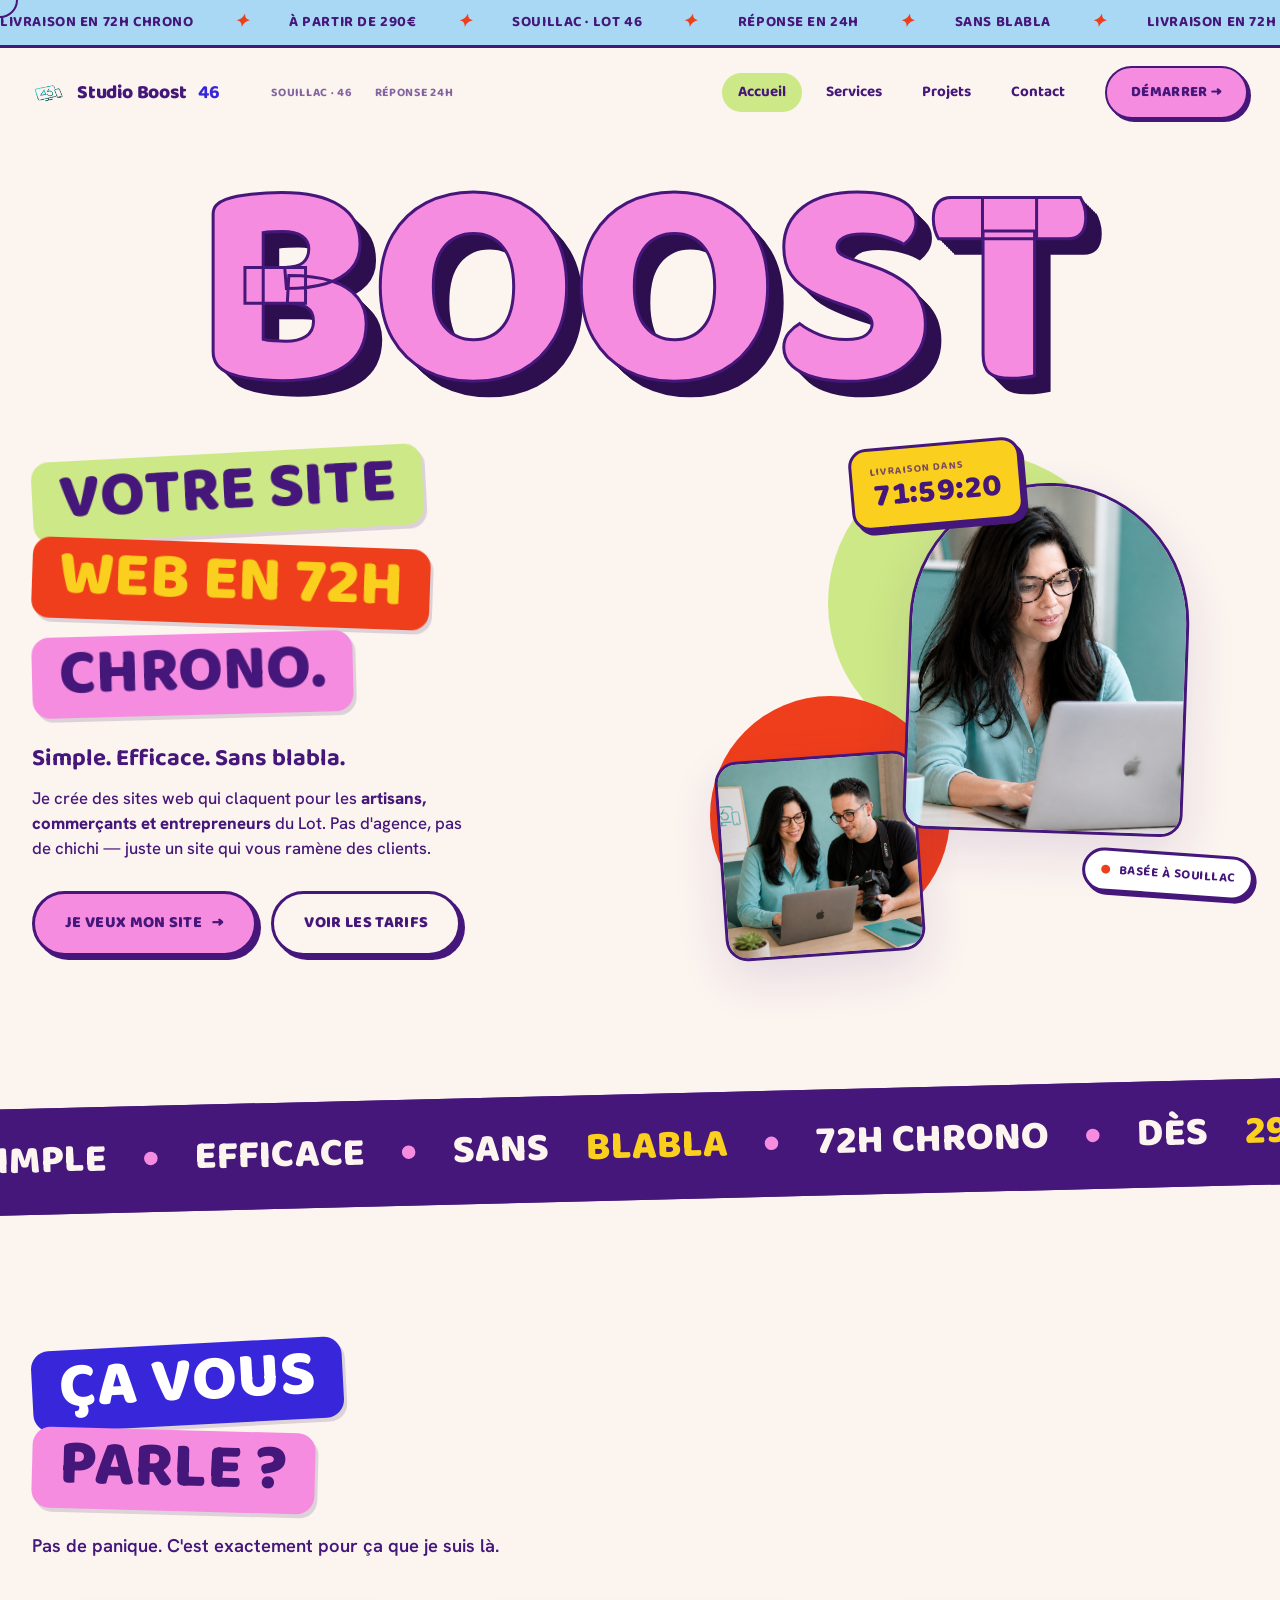
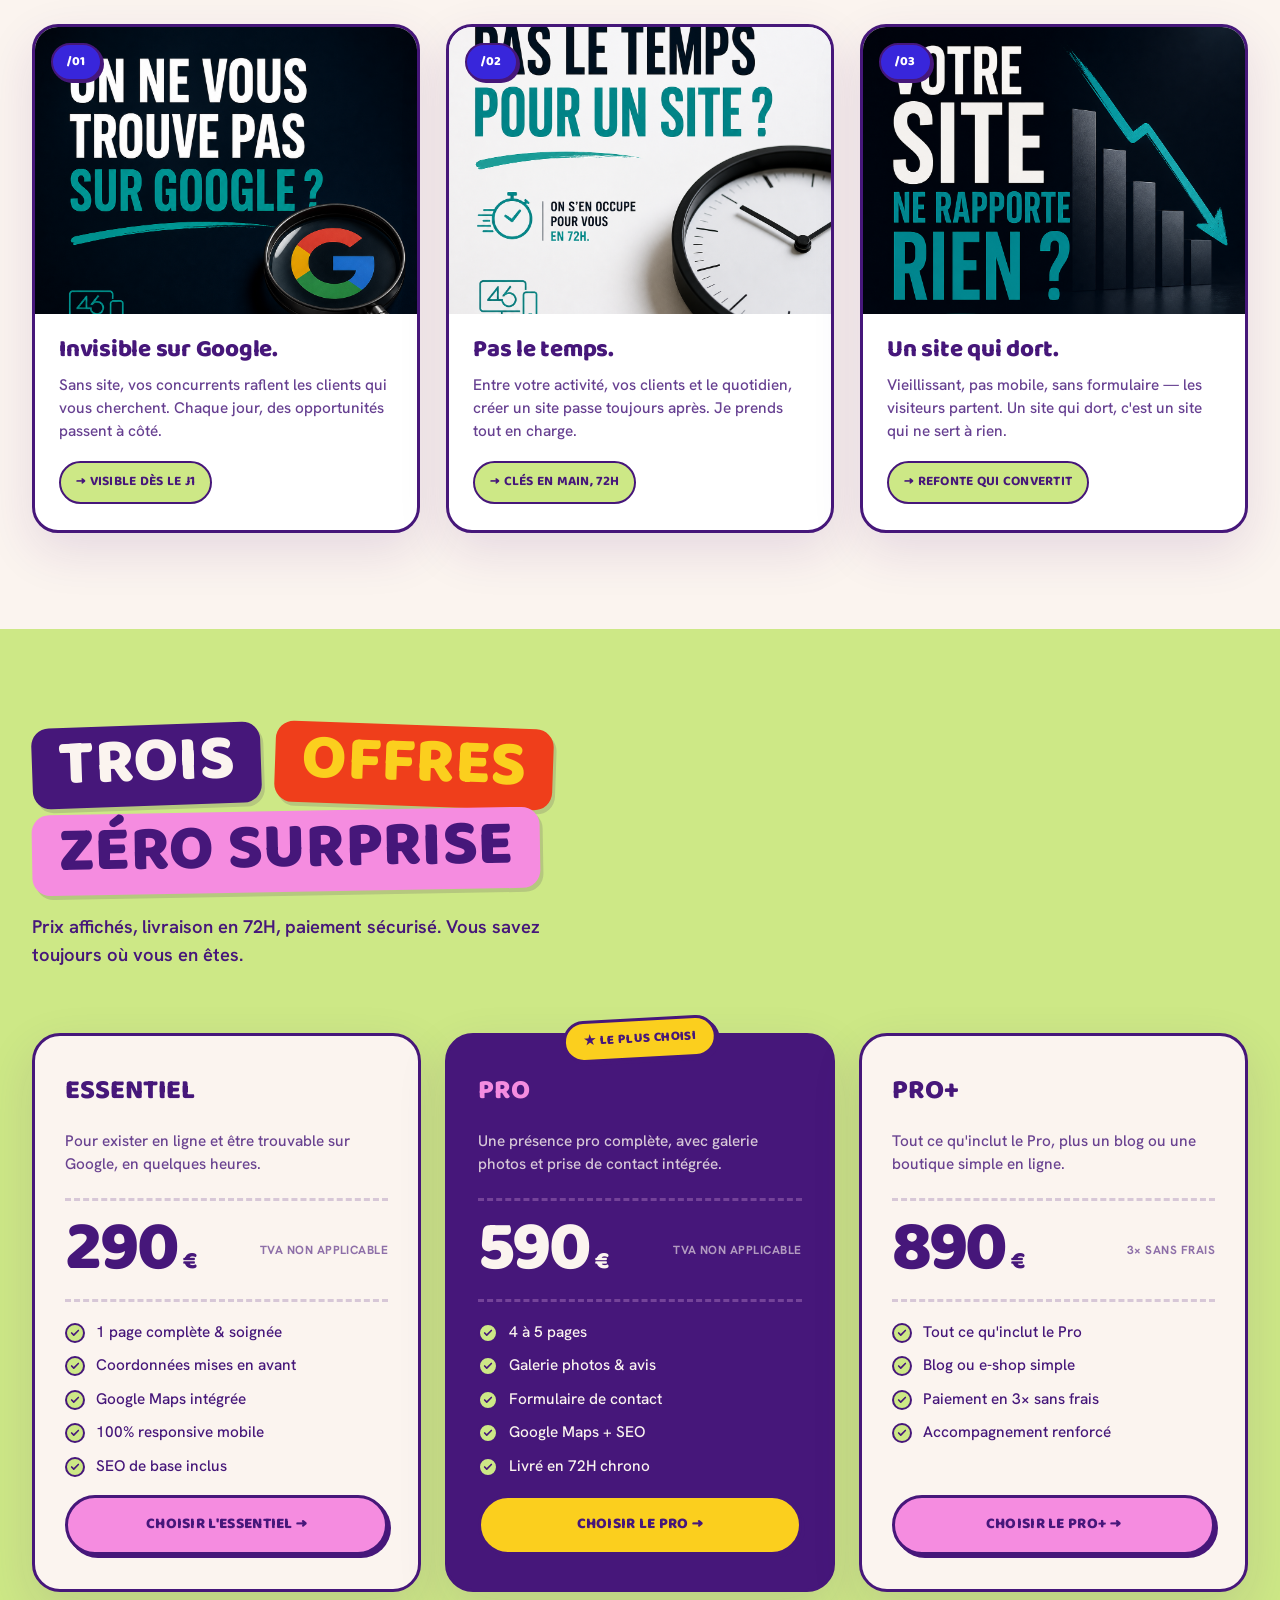
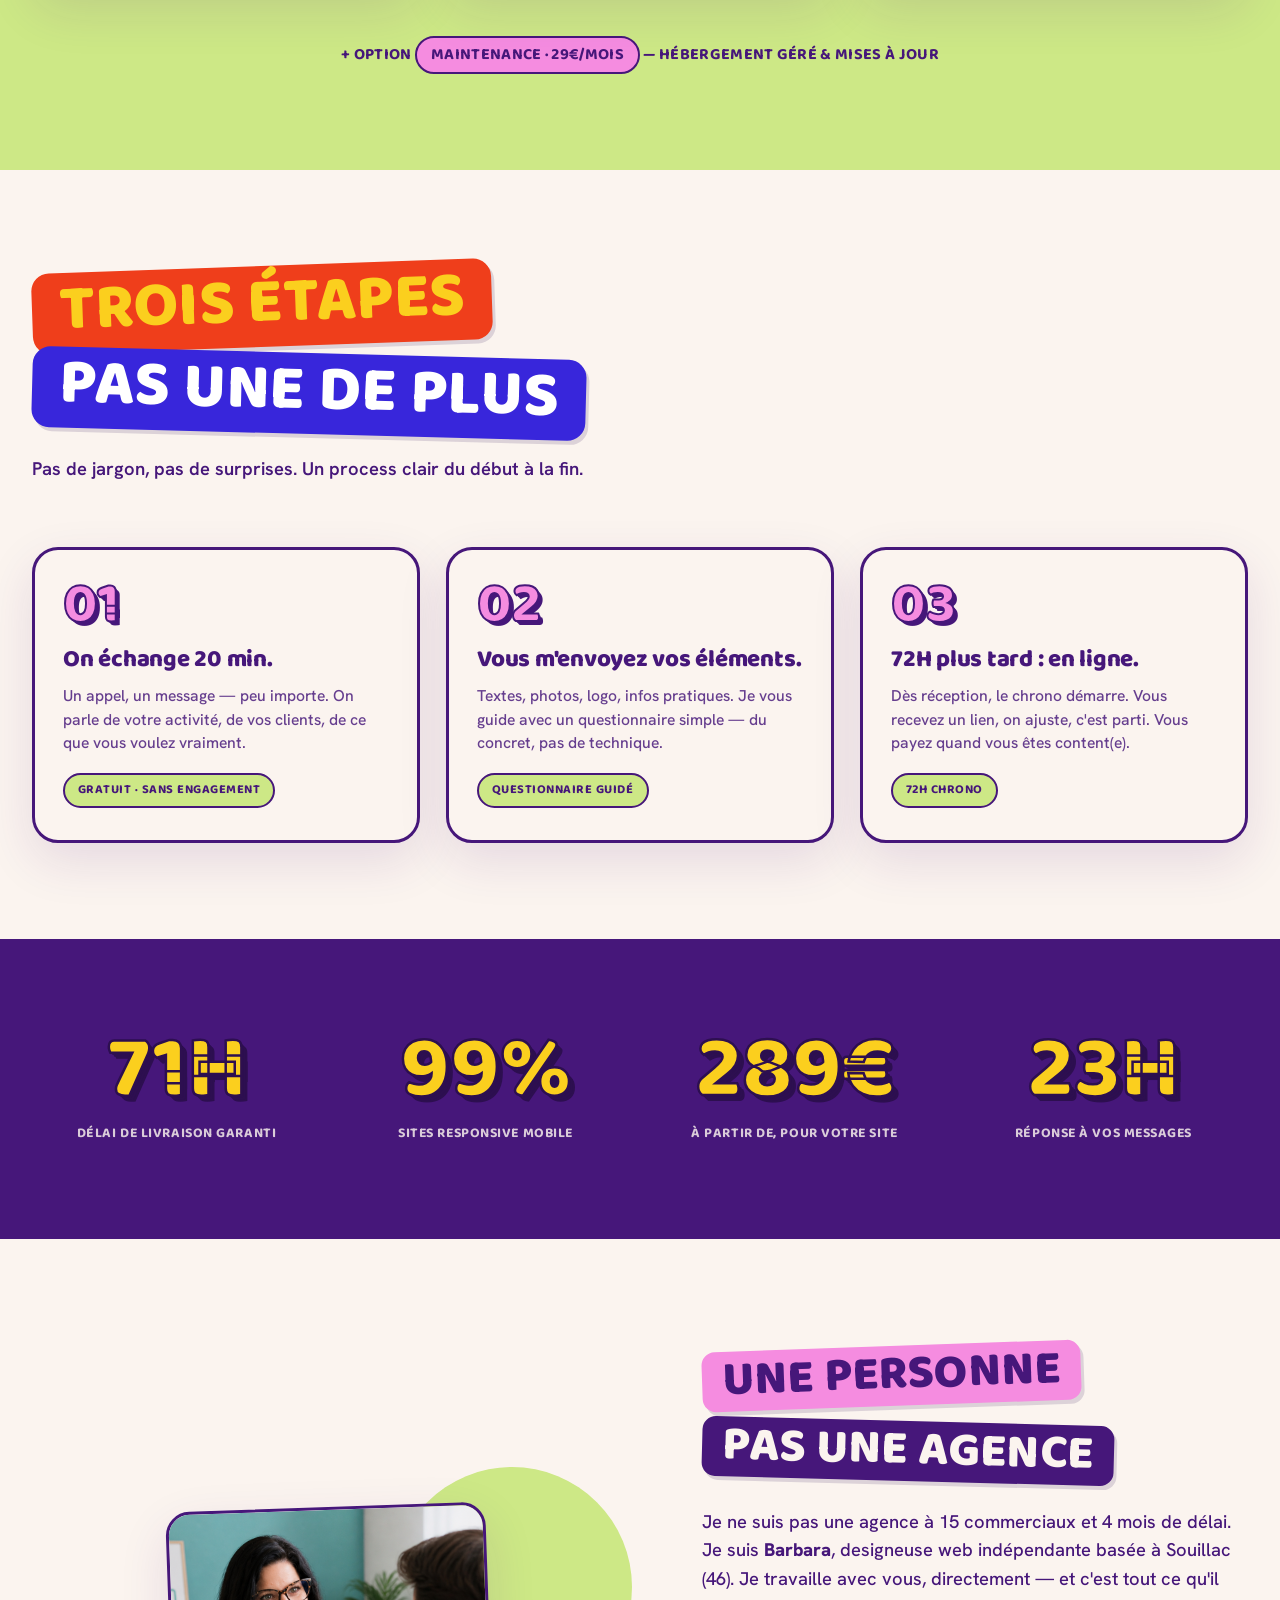
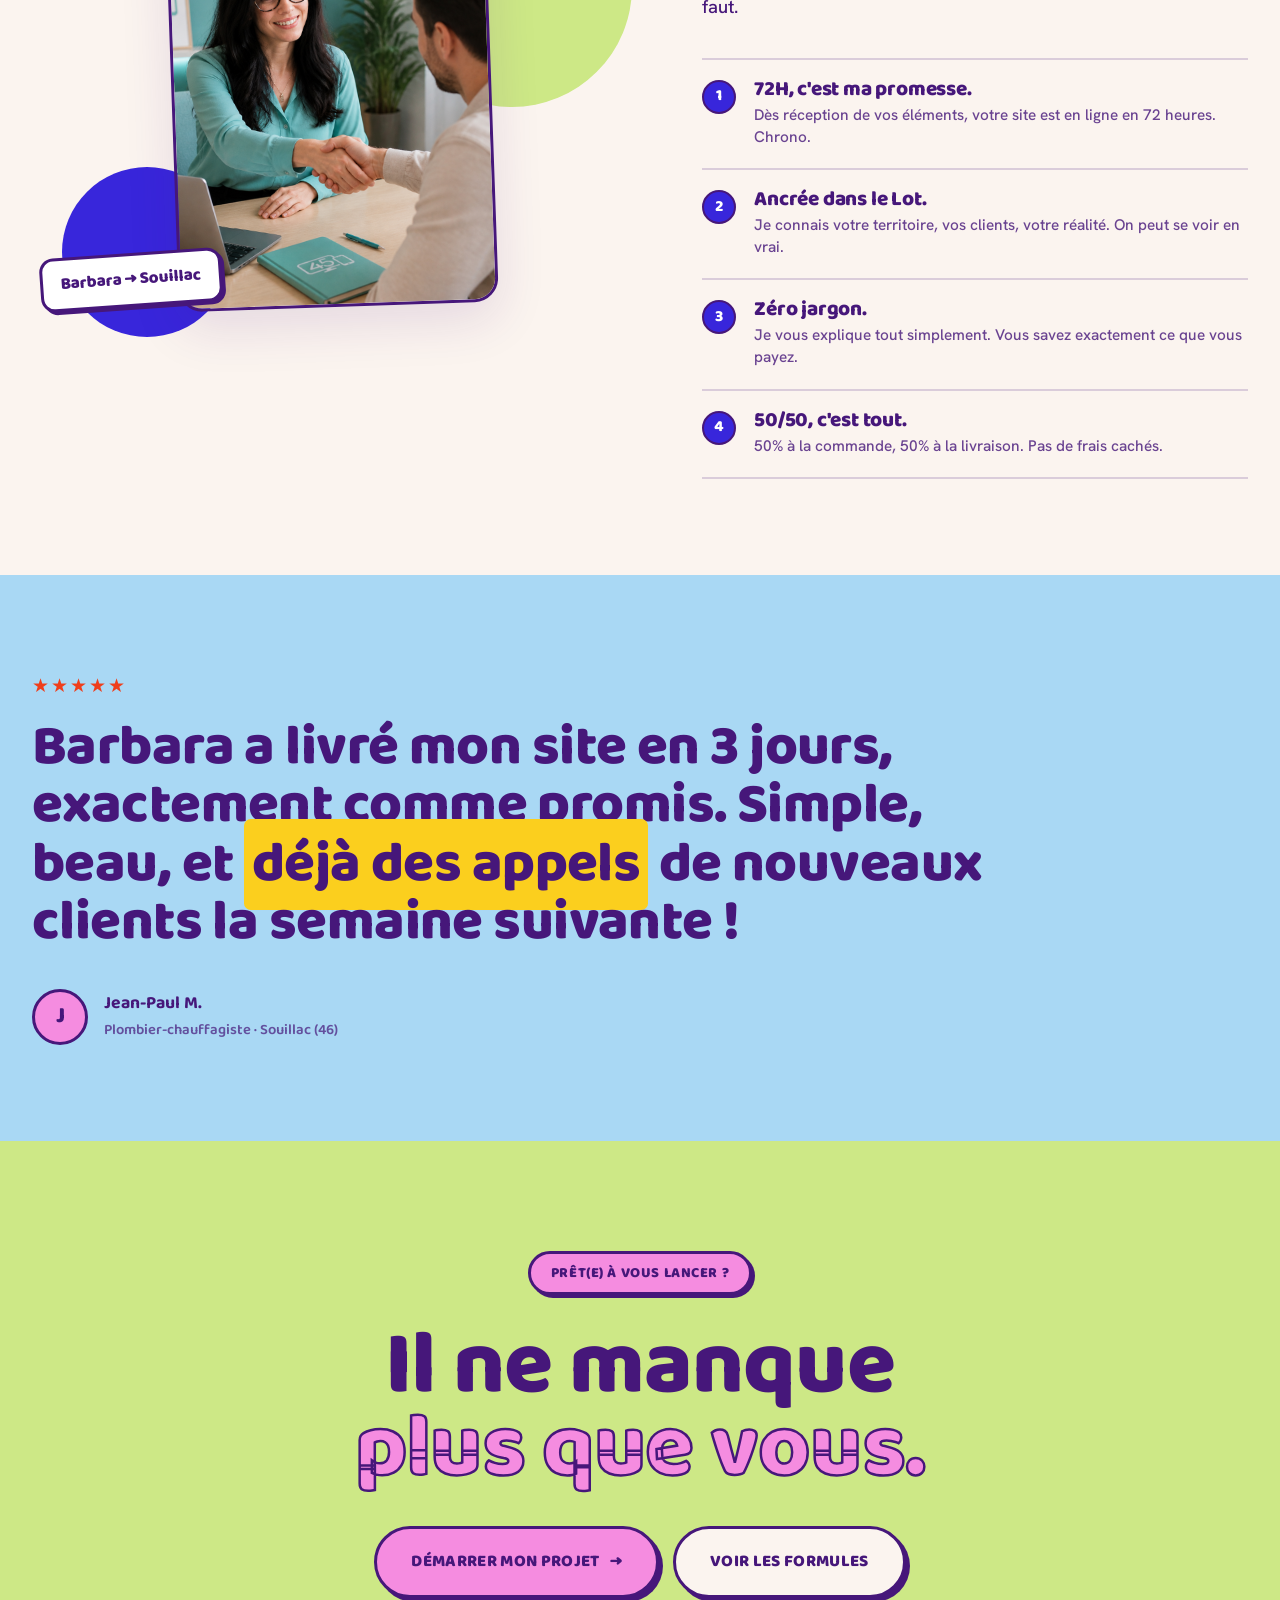
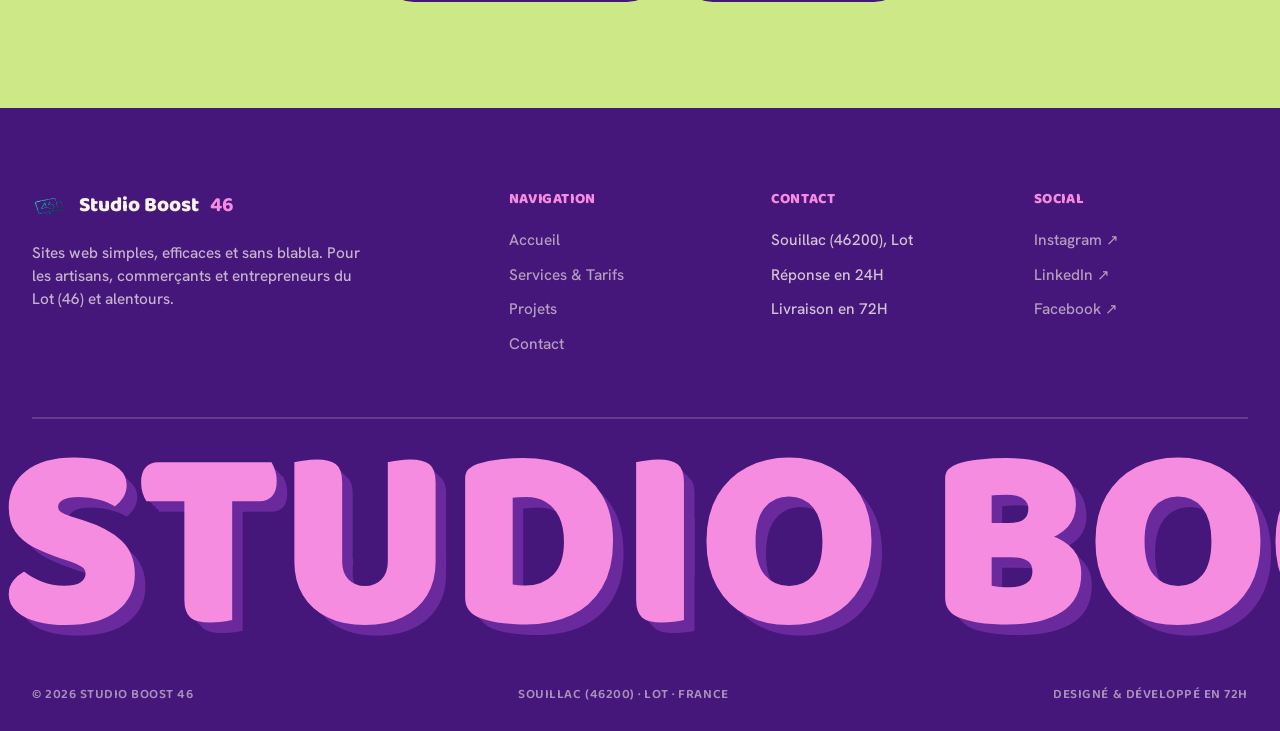
==== commit 9509dd5d: "Deploy : mise à jour index, services, projets, contact, style, script et images Co-Authored-By: Clau" ====
--- a/index.html
+++ b/index.html
@@ -1,969 +1,264 @@
 <!DOCTYPE html>
 <html lang="fr">
 <head>
-  <!-- Google tag (gtag.js) -->
-  <script async src="https://www.googletagmanager.com/gtag/js?id=G-YHTVVJS57M"></script>
-  <script>window.dataLayer=window.dataLayer||[];function gtag(){dataLayer.push(arguments);}gtag('js',new Date());gtag('config','G-YHTVVJS57M');</script>
-  <meta charset="UTF-8" />
-  <meta name="viewport" content="width=device-width, initial-scale=1.0" />
-  <meta name="description" content="Création de sites web clés en main pour artisans, commerçants et entrepreneurs du Lot (46). Livraison en 72H. À partir de 290€. Basée à Souillac." />
-  <title>Studio Boost 46 — Sites web pour artisans et entrepreneurs du Lot (46)</title>
-  <link rel="preconnect" href="https://fonts.googleapis.com">
-  <link rel="preconnect" href="https://fonts.gstatic.com" crossorigin>
-  <link href="https://fonts.googleapis.com/css2?family=Syne:wght@600;700;800&family=Inter+Tight:wght@400;500;600;700&family=Instrument+Serif:ital@0;1&family=JetBrains+Mono:wght@400;500&display=swap" rel="stylesheet">
-  <style>
-/* ======================================================
-   STUDIO BOOST 46 — Feastie × Studio Neo 2026
-   Adapté Feastie : extrusion 3D, badges épais, énergie max
-   ====================================================== */
-:root {
-  --ink:        #0A0E0F;
-  --ink-2:      #10171A;
-  --ink-3:      #1A2326;
-  --cream:      #F5F1EA;
-  --cream-2:    #EDE6D8;
-  --cream-3:    #E2DACB;
-  --teal:       #1ABFBE;
-  --teal-vivid: #00D4D2;
-  --teal-light: #5BE5E3;
-  --teal-pale:  #A8F0EF;
-  --teal-dark:  #0D9090;
-  --teal-xdark: #086868;
-  --white:      #FFFFFF;
-  --muted:      #8B9698;
-  --muted-2:    #5A6669;
-  --line-light: rgba(245,241,234,.1);
-  --font-display: 'Syne', sans-serif;
-  --font-body:    'Inter Tight', sans-serif;
-  --font-serif:   'Instrument Serif', serif;
-  --font-mono:    'JetBrains Mono', monospace;
-  --ease:     cubic-bezier(.4,0,.2,1);
-  --ease-out: cubic-bezier(.2,.7,.2,1);
-}
-*,*::before,*::after{box-sizing:border-box;margin:0;padding:0;}
-html{scroll-behavior:smooth;}
-html,body{background:var(--ink);color:var(--cream);font-family:var(--font-body);-webkit-font-smoothing:antialiased;overflow-x:hidden;}
-body{font-size:16px;line-height:1.55;}
-img{display:block;max-width:100%;}
-a{color:inherit;text-decoration:none;}
-button{background:none;border:0;font:inherit;color:inherit;cursor:pointer;}
-::selection{background:var(--teal);color:var(--ink);}
-.container{width:100%;max-width:1380px;margin:0 auto;padding:0 48px;}
-
-/* ── GRAIN ── */
-html::after{content:"";position:fixed;inset:0;pointer-events:none;z-index:9990;
-  background-image:url("data:image/svg+xml,%3Csvg xmlns='http://www.w3.org/2000/svg' width='300' height='300'%3E%3Cfilter id='n'%3E%3CfeTurbulence type='fractalNoise' baseFrequency='0.88' numOctaves='4' stitchTiles='stitch'/%3E%3C/filter%3E%3Crect width='300' height='300' filter='url(%23n)'/%3E%3C/svg%3E");
-  opacity:.038;}
-
-/* ── CURSOR ── */
-.cursor{position:fixed;top:0;left:0;width:12px;height:12px;border-radius:50%;background:var(--teal);pointer-events:none;z-index:9999;mix-blend-mode:difference;transform:translate(-50%,-50%);transition:width .3s var(--ease),height .3s var(--ease);}
-.cursor.is-hover{width:56px;height:56px;}
-@media(max-width:900px){.cursor{display:none;}}
-
-/* ── NAV ── */
-.nav{position:fixed;inset:0 0 auto 0;z-index:50;padding:18px 0;transition:background .4s var(--ease),border-color .4s var(--ease);border-bottom:1px solid transparent;}
-.nav.is-scrolled{background:rgba(10,14,15,.93);backdrop-filter:blur(24px) saturate(1.3);border-color:var(--line-light);}
-.nav__inner{display:flex;align-items:center;justify-content:space-between;gap:24px;}
-.nav__logo{display:flex;align-items:center;gap:10px;font-family:var(--font-display);font-weight:800;font-size:1.05rem;}
-.nav__logo img{width:30px;height:30px;border-radius:8px;}
-.nav__logo strong{color:var(--teal);}
-.nav__links{display:flex;gap:32px;list-style:none;font-size:.9rem;font-weight:500;}
-.nav__links a{color:var(--cream);opacity:.7;position:relative;padding:6px 0;transition:opacity .3s;}
-.nav__links a::after{content:"";position:absolute;left:0;right:0;bottom:-2px;height:2px;background:var(--teal);transform:scaleX(0);transform-origin:left;transition:transform .4s var(--ease);}
-.nav__links a:hover,.nav__links a.active{opacity:1;}
-.nav__links a:hover::after,.nav__links a.active::after{transform:scaleX(1);}
-.nav__cta{display:inline-flex;align-items:center;gap:8px;padding:11px 22px;border-radius:12px;background:var(--teal);color:var(--ink);font-weight:800;font-size:.88rem;box-shadow:0 4px 0 var(--teal-dark);transition:transform .15s,box-shadow .15s;}
-.nav__cta:hover{transform:translateY(2px);box-shadow:0 2px 0 var(--teal-dark);}
-.nav__cta:active{transform:translateY(4px);box-shadow:none;}
-.nav__burger{display:none;flex-direction:column;gap:5px;padding:4px;cursor:pointer;}
-.nav__burger span{display:block;width:24px;height:2px;background:var(--cream);border-radius:2px;transition:all .3s;}
-
-/* ── BUTTONS — Feastie flat-offset shadow style ── */
-.btn{display:inline-flex;align-items:center;gap:10px;padding:15px 28px;border-radius:12px;font-weight:800;font-size:.95rem;cursor:pointer;border:2.5px solid var(--ink);white-space:nowrap;font-family:var(--font-body);position:relative;transition:background .15s,transform .12s,box-shadow .12s,gap .2s;user-select:none;}
-.btn::after{content:"→";font-size:.95em;transition:transform .2s;}
-.btn:hover::after{transform:translateX(4px);}
-.btn--teal{background:var(--teal);color:var(--ink);border-color:var(--ink);box-shadow:3px 3px 0 var(--ink);}
-.btn--teal:hover{transform:translate(-1px,-1px);box-shadow:5px 5px 0 var(--ink);}
-.btn--teal:active{transform:translate(3px,3px);box-shadow:none;}
-.btn--outline{background:transparent;color:var(--cream);border-color:rgba(245,241,234,.5);box-shadow:3px 3px 0 rgba(245,241,234,.2);}
-.btn--outline:hover{transform:translate(-1px,-1px);box-shadow:5px 5px 0 rgba(245,241,234,.3);border-color:var(--cream);}
-.btn--outline:active{transform:translate(3px,3px);box-shadow:none;}
-.btn--cream{background:var(--white);color:var(--ink);border-color:var(--ink);box-shadow:3px 3px 0 var(--ink);}
-.btn--cream:hover{transform:translate(-1px,-1px);box-shadow:5px 5px 0 var(--ink);}
-.btn--cream:active{transform:translate(3px,3px);box-shadow:none;}
-.btn--ink{background:var(--ink);color:var(--cream);border-color:rgba(245,241,234,.35);box-shadow:3px 3px 0 rgba(245,241,234,.25);}
-.btn--ink:hover{transform:translate(-1px,-1px);box-shadow:5px 5px 0 rgba(245,241,234,.35);}
-.btn--ink:active{transform:translate(3px,3px);box-shadow:none;}
-.btn--lg{padding:18px 36px;font-size:1.05rem;}
-.btn--sm{padding:9px 18px;font-size:.82rem;}
-
-/* ── FEASTIE LABEL BADGE (thick border pill) ── */
-.label-badge{display:inline-flex;align-items:center;gap:8px;padding:8px 20px;border-radius:100px;font-family:var(--font-display);font-weight:800;font-size:.8rem;letter-spacing:.04em;text-transform:uppercase;border:2.5px solid currentColor;}
-.label-badge--teal{background:var(--teal);color:var(--ink);border-color:var(--ink);}
-.label-badge--cream{background:var(--cream);color:var(--ink);border-color:var(--ink);}
-.label-badge--outline{background:transparent;color:var(--teal);border-color:var(--teal);}
-.label-badge--outline-cream{background:transparent;color:var(--cream);border-color:var(--cream);}
-.label-badge .dot{width:7px;height:7px;border-radius:50%;background:currentColor;flex-shrink:0;}
-
-/* ── 3D EXTRUDED TEXT (Feastie hero signature) ── */
-/* Usage: on a span inside big titles */
-.text-3d-teal{
-  color:var(--teal);
-  /* Multiple shadows for thick extrusion */
-  text-shadow:
-    2px 2px 0 var(--teal-dark),
-    4px 4px 0 var(--teal-xdark),
-    6px 6px 0 rgba(13,144,144,.4),
-    8px 8px 0 rgba(13,144,144,.15);
-}
-.text-3d-cream{
-  color:var(--cream);
-  -webkit-text-stroke:2px var(--ink);
-  text-shadow:
-    3px 3px 0 var(--ink),
-    6px 6px 0 rgba(10,14,15,.3);
-}
-.text-3d-ink-on-teal{
-  color:var(--ink);
-  text-shadow:
-    2px 2px 0 rgba(10,14,15,.3),
-    4px 4px 0 rgba(10,14,15,.15);
-}
-/* Outline-only text (Feastie uses this for footer logos) */
-.text-outline{
-  color:transparent;
-  -webkit-text-stroke:2px var(--cream);
-}
-
-/* ── MORPHING BLOB (organic animated shape) ── */
-.morph-blob{
-  position:absolute;pointer-events:none;z-index:0;
-  animation:morphblob 14s ease-in-out infinite;
-}
-@keyframes morphblob{
-  0%,100%{border-radius:67% 33% 42% 58%/56% 44% 56% 44%;}
-  33%{border-radius:42% 58% 67% 33%/44% 56% 44% 56%;}
-  66%{border-radius:58% 42% 33% 67%/56% 44% 56% 44%;}
-}
-
-/* ── LIVE DOT ── */
-.live-dot{width:7px;height:7px;border-radius:50%;background:currentColor;animation:pulse 1.6s infinite;flex-shrink:0;}
-@keyframes pulse{0%{box-shadow:0 0 0 0 currentColor;}70%{box-shadow:0 0 0 7px transparent;}100%{box-shadow:0 0 0 0 transparent;}}
-
-/* ── WAVE SVG dividers ── */
-.wave{display:block;width:100%;overflow:hidden;line-height:0;margin-bottom:-1px;}
-.wave svg{display:block;width:100%;}
-
-/* ── MARQUEE ── */
-.marquee{padding:28px 0;border-block:2.5px solid var(--cream);background:var(--teal);overflow:hidden;}
-.marquee__track{display:flex;gap:48px;white-space:nowrap;animation:scroll-m 32s linear infinite;font-family:var(--font-display);font-weight:800;font-size:clamp(1.6rem,4vw,3.2rem);letter-spacing:-.02em;color:var(--ink);align-items:center;}
-.marquee__track span{display:inline-flex;align-items:center;gap:48px;}
-.marquee__track em{font-family:var(--font-serif);font-style:italic;color:var(--ink);font-weight:400;opacity:.7;}
-.marquee__dot{width:10px;height:10px;border-radius:50%;background:var(--ink);flex-shrink:0;opacity:.5;}
-@keyframes scroll-m{to{transform:translateX(-50%);}}
-.marquee--dark{background:var(--ink);border-color:var(--line-light);}
-.marquee--dark .marquee__track{color:var(--cream);}
-.marquee--dark .marquee__dot{background:var(--teal);opacity:.8;}
-.marquee--dark .marquee__track em{color:var(--teal);opacity:1;}
-.marquee--rev .marquee__track{animation-direction:reverse;animation-duration:44s;}
-
-/* ── REVEAL ── */
-.reveal{opacity:0;transform:translateY(24px);transition:opacity .7s var(--ease-out),transform .7s var(--ease-out);}
-.reveal.in{opacity:1;transform:none;}
-.reveal-d2{transition-delay:.13s;}
-.reveal-d3{transition-delay:.24s;}
-.reveal-d4{transition-delay:.35s;}
-
-/* ══════════════════════════════════════════
-   HERO — Dark bg, Feastie energy
-══════════════════════════════════════════ */
-.hero{position:relative;min-height:100vh;padding:120px 0 80px;overflow:hidden;background:var(--ink);}
-.hero__blob-1{top:10%;left:-120px;width:500px;height:500px;background:rgba(26,191,190,.1);}
-.hero__blob-2{bottom:-60px;right:-100px;width:360px;height:360px;background:rgba(26,191,190,.06);animation-delay:-7s;}
-.hero__grid{display:grid;grid-template-columns:1fr 1fr;gap:60px;align-items:center;min-height:calc(100vh - 200px);position:relative;z-index:2;}
-
-/* Title with Feastie 3D extrusion */
-.hero__title{font-family:var(--font-display);font-weight:800;font-size:clamp(3.5rem,6.8vw,7.8rem);line-height:.88;letter-spacing:-.045em;}
-.hero__title .l{display:block;overflow:hidden;padding:.1em 0 .18em;margin:-.1em 0 -.18em;}
-.hero__title .l span{display:inline-block;transform:translateY(130%);animation:rise 1s var(--ease-out) forwards;}
-.hero__title .l:nth-child(2) span{animation-delay:.1s;}
-.hero__title .l:nth-child(3) span{animation-delay:.22s;}
-@keyframes rise{to{transform:translateY(0);}}
-/* "72H" = italic teal vivid, lisible */
-.hero__title .accent-72{
-  font-style:italic;font-family:var(--font-serif);font-weight:400;
-  color:var(--teal-vivid);
-  text-shadow:2px 2px 0 var(--teal-dark);
-}
-.hero__title .accent-72::after{content:"";display:block;height:.08em;background:var(--teal);transform-origin:left;animation:underline 1s var(--ease-out) .7s both;transform:scaleX(0);margin-top:.06em;}
-@keyframes underline{to{transform:scaleX(1);}}
-
-.hero__body{margin-top:36px;padding-top:32px;border-top:2.5px solid rgba(245,241,234,.1);}
-.hero__desc{font-size:1.08rem;line-height:1.65;color:rgba(245,241,234,.72);max-width:450px;margin-bottom:30px;}
-.hero__desc strong{color:var(--cream);font-weight:700;}
-.hero__actions{display:flex;gap:12px;flex-wrap:wrap;margin-bottom:28px;}
-.hero__meta{display:flex;align-items:center;gap:10px;font-family:var(--font-mono);font-size:.72rem;text-transform:uppercase;letter-spacing:.14em;color:var(--muted);}
-.hero__meta .live-dot{color:var(--teal);}
-
-/* Right: Organic teal frame with flat-lay illustration */
-.hero__right{position:relative;display:flex;align-items:center;justify-content:center;animation:floatin 1.3s var(--ease-out) .3s both;}
-@keyframes floatin{from{opacity:0;transform:translateY(32px);}to{opacity:1;transform:none;}}
-.hero__frame{
-  width:94%;aspect-ratio:1/1;max-width:520px;
-  background:var(--teal);
-  border-radius:67% 33% 55% 45%/56% 44% 56% 44%;
-  border:3px solid var(--ink);
-  box-shadow:8px 8px 0 var(--ink),16px 16px 0 rgba(13,144,144,.3);
-  display:flex;align-items:center;justify-content:center;
-  position:relative;overflow:hidden;
-  animation:morphblob 14s ease-in-out infinite;
-}
-.hero__frame svg{width:88%;height:auto;position:relative;z-index:2;}
-.hero__frame img{width:100%;height:100%;object-fit:cover;position:absolute;inset:0;}
-
-/* Floating Feastie-style stickers */
-.hero__sticker{position:absolute;z-index:10;}
-.hero__sticker--tl{top:-20px;right:10%;animation:floatA 4s ease-in-out infinite;}
-.hero__sticker--bl{bottom:30px;left:-20px;animation:floatB 5s ease-in-out infinite;}
-.hero__sticker--br{bottom:50px;right:-10px;animation:floatA 3.5s ease-in-out infinite .8s;}
-@keyframes floatA{0%,100%{transform:translateY(0);}50%{transform:translateY(-8px);}}
-@keyframes floatB{0%,100%{transform:translateY(0) rotate(-2deg);}50%{transform:translateY(-6px) rotate(-2deg);}}
-
-/* Feastie pill-stamp hybrid */
-.stamp-pill{
-  display:inline-flex;flex-direction:column;align-items:center;justify-content:center;
-  padding:14px 20px;border-radius:100px;
-  background:var(--cream);color:var(--ink);
-  border:3px solid var(--ink);
-  box-shadow:4px 4px 0 var(--ink);
-  font-family:var(--font-display);font-weight:800;text-align:center;
-  line-height:1.1;
-}
-.stamp-pill__big{font-size:1.8rem;letter-spacing:-.04em;color:var(--teal);
-  text-shadow:2px 2px 0 var(--teal-dark);}
-.stamp-pill__sub{font-family:var(--font-mono);font-size:.58rem;text-transform:uppercase;letter-spacing:.2em;color:var(--muted-2);margin-top:2px;}
-
-/* ══════════════════════════════════════════
-   PAIN — CREAM section, Feastie editorial
-══════════════════════════════════════════ */
-.pain{background:var(--cream);color:var(--ink);padding:100px 0;position:relative;overflow:hidden;}
-.pain::before{content:"";position:absolute;top:-80px;right:-80px;width:380px;height:380px;background:rgba(26,191,190,.14);border-radius:42% 58% 67% 33%/44% 56% 44% 56%;pointer-events:none;animation:morphblob 18s ease-in-out infinite;}
-.pain__top{display:grid;grid-template-columns:1fr 1fr;gap:60px;align-items:center;margin-bottom:70px;}
-.pain__title{font-family:var(--font-display);font-weight:800;font-size:clamp(2.8rem,5.5vw,5.5rem);line-height:.9;letter-spacing:-.045em;}
-.pain__title em{font-style:italic;font-family:var(--font-serif);font-weight:400;color:var(--teal-dark);}
-.pain__right{display:flex;flex-direction:column;gap:20px;}
-/* Big italic pull-quote — Feastie style */
-.pull-quote{font-family:var(--font-serif);font-style:italic;font-size:clamp(1.3rem,2.2vw,1.8rem);line-height:1.45;color:var(--muted-2);padding-left:28px;border-left:4px solid var(--teal-dark);}
-.pull-quote strong{color:var(--ink);font-weight:400;}
-
-/* Pain items — horizontal editorial rows */
-.pain__items{border-top:2px solid rgba(0,0,0,.1);}
-.pain__item{display:grid;grid-template-columns:80px 1fr 1.3fr auto;gap:40px;align-items:center;padding:40px 0;border-bottom:2px solid rgba(0,0,0,.1);transition:padding-left .3s var(--ease-out);}
-.pain__item:hover{padding-left:16px;}
-.pain__num{font-family:var(--font-display);font-weight:800;font-size:4rem;line-height:1;letter-spacing:-.06em;color:rgba(10,14,15,.1);}
-.pain__item-title{font-family:var(--font-display);font-weight:800;font-size:clamp(1.4rem,2.2vw,2rem);line-height:1;letter-spacing:-.03em;}
-.pain__item-desc{font-size:.98rem;line-height:1.6;color:var(--muted-2);}
-/* Feastie tag — bold pill with thick border */
-.pain__tag{display:inline-flex;align-items:center;gap:8px;padding:10px 20px;background:var(--teal);color:var(--ink);border-radius:12px;border:2.5px solid var(--ink);box-shadow:3px 3px 0 var(--ink);font-family:var(--font-display);font-weight:800;font-size:.8rem;text-transform:uppercase;letter-spacing:.04em;width:fit-content;white-space:nowrap;}
-
-/* ══════════════════════════════════════════
-   PRICING — Dark, Feastie "menu" energy
-══════════════════════════════════════════ */
-.pricing-section{background:var(--ink);padding:100px 0;position:relative;overflow:hidden;}
-.pricing-section::before{content:"";position:absolute;left:-100px;bottom:-80px;width:440px;height:440px;background:rgba(26,191,190,.07);border-radius:58% 42% 44% 56%/50% 60% 40% 50%;pointer-events:none;animation:morphblob 20s ease-in-out infinite reverse;}
-.pricing__head{display:grid;grid-template-columns:1fr 1fr;gap:48px;align-items:end;margin-bottom:64px;}
-.pricing__title{font-family:var(--font-display);font-weight:800;font-size:clamp(2.8rem,5.5vw,5.5rem);line-height:.9;letter-spacing:-.045em;}
-.pricing__title em{font-style:italic;font-family:var(--font-serif);font-weight:400;color:var(--teal);}
-.pricing__head-desc{font-size:1.05rem;line-height:1.65;color:rgba(245,241,234,.6);max-width:380px;}
-.pricing__head-desc strong{color:var(--cream);font-weight:600;}
-.pricing{display:grid;grid-template-columns:1fr 1.2fr 1fr;gap:16px;align-items:end;}
-/* 3D Feastie cards — thick border + flat shadow */
-.pcard{border-radius:24px;padding:40px 34px 34px;position:relative;display:flex;flex-direction:column;gap:16px;overflow:hidden;border:2.5px solid;transition:transform .4s var(--ease-out),box-shadow .4s var(--ease-out);}
-.pcard--side{background:var(--ink-2);color:var(--cream);border-color:rgba(245,241,234,.15);box-shadow:6px 6px 0 rgba(245,241,234,.08);}
-.pcard--side:hover{transform:translate(-2px,-4px);box-shadow:8px 10px 0 rgba(245,241,234,.1);}
-.pcard--hero{background:var(--teal);color:var(--ink);border-color:var(--ink);box-shadow:8px 8px 0 var(--ink);padding:52px 38px 42px;}
-.pcard--hero:hover{transform:translate(-3px,-6px);box-shadow:11px 14px 0 var(--ink);}
-.pcard__badge{position:absolute;top:18px;right:18px;}
-.pcard__name{font-family:var(--font-mono);font-weight:700;font-size:.8rem;letter-spacing:.2em;text-transform:uppercase;color:var(--teal);}
-.pcard--hero .pcard__name{color:var(--ink);opacity:.7;}
-.pcard__desc{font-size:.94rem;line-height:1.55;opacity:.65;min-height:46px;}
-.pcard__price{display:flex;align-items:baseline;gap:4px;padding:18px 0;border-top:1.5px dashed rgba(245,241,234,.15);border-bottom:1.5px dashed rgba(245,241,234,.15);margin:4px 0;}
-.pcard--hero .pcard__price{border-color:rgba(10,14,15,.2);}
-.pcard__price strong{font-family:var(--font-display);font-weight:800;font-size:4rem;line-height:1;letter-spacing:-.05em;}
-.pcard__price small{font-size:1.3rem;font-weight:700;opacity:.55;}
-.pcard__price .from{font-family:var(--font-mono);font-size:.62rem;text-transform:uppercase;letter-spacing:.12em;opacity:.4;margin-left:auto;align-self:center;}
-.pcard__features{list-style:none;display:flex;flex-direction:column;gap:11px;flex:1;}
-.pcard__features li{display:flex;align-items:flex-start;gap:10px;font-size:.92rem;line-height:1.4;}
-.pcard__features li::before{content:"";width:16px;height:16px;border-radius:50%;flex-shrink:0;margin-top:2px;
-  background:var(--teal) url("data:image/svg+xml;utf8,<svg xmlns='http://www.w3.org/2000/svg' viewBox='0 0 24 24' fill='none' stroke='%230A0E0F' stroke-width='3.5'><path d='M4 12l5 5L20 6'/></svg>") center/58% no-repeat;}
-.pcard--hero .pcard__features li::before{background-color:var(--ink);background-image:url("data:image/svg+xml;utf8,<svg xmlns='http://www.w3.org/2000/svg' viewBox='0 0 24 24' fill='none' stroke='%231ABFBE' stroke-width='3.5'><path d='M4 12l5 5L20 6'/></svg>");}
-/* 3D CTA on card */
-.pcard__cta{display:inline-flex;align-items:center;justify-content:center;gap:8px;padding:14px 22px;border-radius:12px;font-weight:800;font-size:.9rem;font-family:var(--font-body);border:2.5px solid;transition:transform .12s,box-shadow .12s;}
-.pcard--side .pcard__cta{background:var(--teal);color:var(--ink);border-color:var(--ink);box-shadow:3px 3px 0 var(--ink);}
-.pcard--side .pcard__cta:hover{transform:translate(-1px,-1px);box-shadow:4px 4px 0 var(--ink);}
-.pcard--hero .pcard__cta{background:var(--ink);color:var(--cream);border-color:var(--cream);box-shadow:3px 3px 0 rgba(245,241,234,.4);}
-.pcard--hero .pcard__cta:hover{transform:translate(-1px,-1px);box-shadow:4px 4px 0 rgba(245,241,234,.4);}
-.pricing__foot{text-align:center;margin-top:32px;font-family:var(--font-mono);font-size:.78rem;letter-spacing:.06em;color:var(--muted);text-transform:uppercase;}
-.pricing__foot strong{color:var(--teal);}
-/* Photos sur les cartes */
-.pcard__photo{width:100%;height:200px;object-fit:contain;object-position:center center;background:var(--ink-3);border-radius:14px;margin-bottom:20px;}
-.pcard--hero .pcard__photo{width:100%;height:220px;object-fit:contain;object-position:center center;background:rgba(10,14,15,.25);border-radius:14px;margin-bottom:24px;}
-/* Options tarifaires */
-.pricing__options{display:grid;grid-template-columns:repeat(3,1fr);gap:12px;margin-top:24px;}
-.pricing__opt{background:rgba(245,241,234,.05);border:1.5px solid rgba(245,241,234,.12);border-radius:16px;padding:18px 22px;display:flex;align-items:center;gap:14px;}
-.pricing__opt-icon{font-size:1.4rem;flex-shrink:0;}
-.pricing__opt-label{font-family:var(--font-display);font-weight:700;font-size:.9rem;color:var(--cream);}
-.pricing__opt-sub{font-family:var(--font-mono);font-size:.68rem;text-transform:uppercase;letter-spacing:.1em;color:var(--muted);margin-top:2px;}
-.pricing__opt-price{margin-left:auto;font-family:var(--font-display);font-weight:800;font-size:1.1rem;color:var(--teal);white-space:nowrap;}
-/* FAQ */
-.faq{background:var(--cream);color:var(--ink);padding:100px 0;}
-.faq__head{text-align:center;margin-bottom:56px;}
-.faq__title{font-family:var(--font-display);font-weight:800;font-size:clamp(2.4rem,4.5vw,4.5rem);line-height:.9;letter-spacing:-.04em;margin-bottom:12px;}
-.faq__title em{font-style:italic;font-family:var(--font-serif);font-weight:400;color:var(--teal-dark);}
-.faq__list{max-width:780px;margin:0 auto;display:flex;flex-direction:column;gap:0;border:2.5px solid var(--ink);border-radius:20px;overflow:hidden;}
-.faq__item{border-bottom:2px solid rgba(10,14,15,.1);}
-.faq__item:last-child{border-bottom:0;}
-.faq__q{width:100%;display:flex;align-items:center;justify-content:space-between;gap:20px;padding:22px 28px;font-family:var(--font-display);font-weight:700;font-size:1.05rem;cursor:pointer;background:transparent;text-align:left;transition:background .2s;}
-.faq__q:hover{background:rgba(26,191,190,.06);}
-.faq__q-icon{width:28px;height:28px;border-radius:50%;border:2px solid var(--ink);display:grid;place-items:center;flex-shrink:0;font-size:1.1rem;transition:transform .3s,background .2s;}
-.faq__item.open .faq__q-icon{transform:rotate(45deg);background:var(--teal);border-color:var(--teal);}
-.faq__a{max-height:0;overflow:hidden;transition:max-height .4s ease,padding .3s;}
-.faq__item.open .faq__a{max-height:400px;padding:0 28px 24px;}
-.faq__a p{font-size:.98rem;line-height:1.7;color:rgba(10,14,15,.7);}
-.faq__a strong{color:var(--ink);}
-.faq__a .faq__tag{display:inline-flex;align-items:center;gap:6px;margin-top:12px;padding:7px 16px;background:var(--teal);color:var(--ink);border-radius:100px;font-family:var(--font-display);font-weight:800;font-size:.75rem;text-transform:uppercase;border:2px solid var(--ink);}
-
-/* ══════════════════════════════════════════
-   PROCESS — Cream bg, cookbook style
-══════════════════════════════════════════ */
-.process{background:var(--cream);color:var(--ink);padding:100px 0;position:relative;overflow:hidden;}
-.process::after{content:"";position:absolute;right:-60px;bottom:-60px;width:340px;height:340px;background:rgba(26,191,190,.1);border-radius:58% 42% 33% 67%/50% 60% 40% 50%;pointer-events:none;animation:morphblob 16s ease-in-out infinite;}
-.process__head{text-align:center;margin-bottom:64px;}
-.process__title{font-family:var(--font-display);font-weight:800;font-size:clamp(2.8rem,5.5vw,5.5rem);line-height:.9;letter-spacing:-.045em;}
-.process__title em{font-style:italic;font-family:var(--font-serif);font-weight:400;color:var(--teal-dark);}
-.process__grid{display:grid;grid-template-columns:repeat(3,1fr);gap:0;border:2.5px solid rgba(0,0,0,.12);border-radius:24px;overflow:hidden;}
-.process__step{background:var(--cream);padding:50px 42px;border-right:2px solid rgba(0,0,0,.1);position:relative;transition:background .4s;}
-.process__step:last-child{border-right:0;}
-.process__step:hover{background:var(--cream-2);}
-/* Feastie-style big number */
-.step-num{font-family:var(--font-display);font-weight:800;font-size:7rem;line-height:.85;letter-spacing:-.07em;color:rgba(26,191,190,.2);margin-bottom:20px;transition:color .4s;}
-.process__step:hover .step-num{color:rgba(26,191,190,.4);}
-.step-label{font-family:var(--font-mono);font-size:.7rem;text-transform:uppercase;letter-spacing:.18em;color:var(--teal-dark);margin-bottom:10px;}
-.process__step h3{font-family:var(--font-display);font-weight:800;font-size:clamp(1.5rem,2.3vw,2rem);line-height:1.05;letter-spacing:-.03em;margin-bottom:14px;}
-.process__step p{color:var(--muted-2);font-size:.95rem;line-height:1.6;margin-bottom:20px;}
-.step-footer{display:inline-flex;align-items:center;gap:8px;font-family:var(--font-mono);font-size:.7rem;text-transform:uppercase;letter-spacing:.14em;color:var(--muted-2);}
-.step-footer::before{content:"→";color:var(--teal-dark);font-size:.85rem;}
-
-/* ══════════════════════════════════════════
-   STATS
-══════════════════════════════════════════ */
-.stats-band{background:var(--ink);}
-.stats{display:grid;grid-template-columns:repeat(4,1fr);border-top:2px solid rgba(245,241,234,.08);border-bottom:2px solid rgba(245,241,234,.08);}
-.stat{padding:52px 32px;border-right:2px solid rgba(245,241,234,.08);}
-.stat:last-child{border-right:0;}
-.stat__num{font-family:var(--font-display);font-weight:800;font-size:clamp(3rem,6vw,5.5rem);line-height:.88;letter-spacing:-.045em;color:var(--white);}
-.stat__num em{font-style:italic;font-family:var(--font-serif);font-weight:400;color:var(--teal-vivid);}
-.stat__label{font-family:var(--font-mono);font-size:.74rem;text-transform:uppercase;letter-spacing:.14em;color:var(--muted);margin-top:14px;max-width:180px;line-height:1.4;}
-
-/* ══════════════════════════════════════════
-   WHY — Dark, organic photo frame
-══════════════════════════════════════════ */
-.why{background:var(--ink);padding:100px 0;overflow:hidden;position:relative;}
-.why::before{content:"";position:absolute;top:0;left:-80px;width:440px;height:440px;background:rgba(26,191,190,.06);border-radius:67% 33% 52% 48%/44% 62% 38% 56%;pointer-events:none;animation:morphblob 22s ease-in-out infinite;}
-.why__grid{display:grid;grid-template-columns:1fr 1.1fr;gap:90px;align-items:start;position:relative;z-index:2;}
-/* Organic frame — Feastie style with thick border */
-.why__frame-col{position:sticky;top:110px;}
-.why__frame{
-  aspect-ratio:4/5;position:relative;
-  background:var(--teal);
-  border-radius:64% 36% 55% 45%/58% 44% 56% 42%;
-  overflow:hidden;
-  border:3px solid var(--ink);
-  box-shadow:8px 8px 0 var(--ink);
-  animation:morphblob 14s ease-in-out infinite;
-}
-.why__frame img{width:100%;height:100%;object-fit:cover;}
-.why__frame-label{position:absolute;bottom:24px;left:50%;transform:translateX(-50%);white-space:nowrap;}
-/* Pull-quote */
-.why__pull{font-family:var(--font-serif);font-style:italic;font-size:clamp(1.3rem,2.2vw,2rem);line-height:1.45;color:rgba(245,241,234,.45);margin-bottom:32px;padding-bottom:32px;border-bottom:2px solid var(--line-light);}
-.why__pull strong{color:var(--cream);font-weight:400;}
-.why h2{font-family:var(--font-display);font-weight:800;font-size:clamp(2.6rem,4.8vw,4.8rem);line-height:.9;letter-spacing:-.045em;margin-bottom:24px;}
-.why h2 em{font-style:italic;font-family:var(--font-serif);font-weight:400;color:var(--teal);}
-.why__lead{font-size:1.05rem;line-height:1.65;color:rgba(245,241,234,.7);margin-bottom:44px;}
-.why__lead strong{color:var(--cream);font-weight:700;}
-.why__points{border-top:2px solid var(--line-light);margin-bottom:44px;}
-.why__point{padding:24px 0;border-bottom:2px solid var(--line-light);display:grid;grid-template-columns:40px 1fr auto;gap:18px;align-items:start;transition:padding-left .4s var(--ease-out);}
-.why__point:hover{padding-left:10px;}
-.why__point__num{font-family:var(--font-mono);font-size:.7rem;color:var(--teal);letter-spacing:.1em;padding-top:4px;}
-.why__point h4{font-family:var(--font-display);font-weight:700;font-size:1.2rem;letter-spacing:-.01em;margin-bottom:4px;}
-.why__point p{color:rgba(245,241,234,.6);font-size:.92rem;line-height:1.5;}
-.why__point__arr{font-size:.95rem;opacity:0;transform:translateX(-8px);transition:opacity .3s,transform .3s;color:var(--teal);align-self:center;}
-.why__point:hover .why__point__arr{opacity:1;transform:translateX(0);}
-
-/* ══════════════════════════════════════════
-   TEMOS — Cream
-══════════════════════════════════════════ */
-.temo{background:var(--cream);color:var(--ink);padding:100px 0;}
-.temo__head{text-align:center;margin-bottom:56px;}
-.temo__title{font-family:var(--font-display);font-weight:800;font-size:clamp(2.4rem,4.5vw,4.5rem);line-height:.9;letter-spacing:-.04em;}
-.temo__title em{font-style:italic;font-family:var(--font-serif);font-weight:400;color:var(--teal-dark);}
-.temo__grid{display:grid;grid-template-columns:repeat(3,1fr);gap:16px;}
-.temo__card{background:var(--ink);color:var(--cream);border-radius:20px;padding:32px 28px;display:flex;flex-direction:column;gap:16px;border:2.5px solid var(--ink);box-shadow:5px 5px 0 var(--ink);transition:transform .4s var(--ease-out),box-shadow .4s var(--ease-out);}
-.temo__card:hover{transform:translate(-2px,-4px);box-shadow:7px 9px 0 var(--ink);}
-.temo__stars{color:var(--teal);letter-spacing:2px;font-size:.95rem;}
-.temo__text{font-family:var(--font-serif);font-style:italic;font-size:1.02rem;line-height:1.65;color:rgba(245,241,234,.85);flex:1;}
-.temo__author{display:flex;align-items:center;gap:12px;}
-.temo__avatar{width:40px;height:40px;border-radius:50%;background:linear-gradient(135deg,var(--teal-light),var(--teal-dark));display:grid;place-items:center;font-family:var(--font-display);font-weight:800;color:var(--ink);font-size:.9rem;flex-shrink:0;border:2px solid var(--ink);overflow:hidden;}
-.temo__avatar img{width:100%;height:100%;object-fit:cover;}
-.temo__google-badge{display:inline-flex;align-items:center;gap:10px;margin-top:14px;}
-.temo__google-badge img{height:28px;width:auto;}
-.pain__visual{border-radius:20px;overflow:hidden;border:2.5px solid var(--ink);box-shadow:6px 6px 0 var(--ink);position:relative;}
-.pain__visual img{width:100%;display:block;aspect-ratio:4/3;object-fit:cover;}
-.pain__visual-label{position:absolute;bottom:12px;left:12px;background:var(--ink);color:var(--cream);font-family:var(--font-mono);font-size:.65rem;text-transform:uppercase;letter-spacing:.12em;padding:6px 12px;border-radius:8px;}
-.process__step-img{width:56px;height:56px;border-radius:14px;object-fit:cover;border:2px solid rgba(13,144,144,.4);margin-bottom:18px;}
-.temo__author-info strong{display:block;font-weight:700;font-size:.9rem;}
-.temo__author-info span{font-family:var(--font-mono);font-size:.68rem;text-transform:uppercase;letter-spacing:.1em;color:var(--muted);}
-
-/* ══════════════════════════════════════════
-   CTA BANNER — Full teal, Feastie max energy
-══════════════════════════════════════════ */
-.cta-banner{background:var(--teal);color:var(--ink);padding:120px 0;position:relative;overflow:hidden;}
-.cta-banner::before{content:"";position:absolute;top:-80px;right:-80px;width:440px;height:440px;background:rgba(255,255,255,.12);border-radius:67% 33% 52% 48%/56% 44% 56% 44%;pointer-events:none;animation:morphblob 18s ease-in-out infinite;}
-.cta-banner::after{content:"";position:absolute;bottom:-50px;left:-50px;width:320px;height:320px;background:rgba(10,14,15,.08);border-radius:42% 58% 67% 33%/50% 40% 60% 50%;pointer-events:none;animation:morphblob 22s ease-in-out infinite reverse;}
-.cta-banner__inner{position:relative;z-index:2;text-align:center;}
-.cta-banner__eyebrow{margin-bottom:24px;}
-.cta-banner h2{font-family:var(--font-display);font-weight:800;font-size:clamp(3rem,9vw,9.5rem);line-height:.86;letter-spacing:-.05em;margin-bottom:44px;}
-/* 3D extruded ink text on teal */
-.cta-banner h2 .cta-main{color:var(--ink);text-shadow:4px 4px 0 rgba(10,14,15,.18),8px 8px 0 rgba(10,14,15,.08);}
-.cta-banner h2 em{font-style:italic;font-family:var(--font-serif);font-weight:400;color:var(--ink);opacity:.7;}
-.cta-banner__actions{display:inline-flex;gap:14px;flex-wrap:wrap;justify-content:center;}
-
-/* ══════════════════════════════════════════
-   FOOTER
-══════════════════════════════════════════ */
-.footer{background:var(--ink);color:var(--cream);padding:90px 0 36px;overflow:hidden;}
-.footer__grid{display:grid;grid-template-columns:2fr 1fr 1fr 1fr;gap:56px;padding-bottom:70px;border-bottom:2px solid var(--line-light);}
-.footer__brand .logo{display:flex;align-items:center;gap:12px;font-family:var(--font-display);font-weight:800;font-size:1.1rem;margin-bottom:16px;}
-.footer__brand .logo img{width:32px;height:32px;border-radius:8px;}
-.footer__brand .logo strong{color:var(--teal);}
-.footer__brand p{color:var(--muted);max-width:300px;font-size:.92rem;line-height:1.55;}
-.footer__col h5{font-family:var(--font-mono);font-size:.7rem;text-transform:uppercase;letter-spacing:.16em;color:var(--muted);margin-bottom:18px;font-weight:500;}
-.footer__col ul{list-style:none;display:flex;flex-direction:column;gap:10px;}
-.footer__col a{opacity:.6;font-size:.92rem;transition:opacity .3s;}
-.footer__col a:hover{opacity:1;}
-.footer__bottom{display:flex;justify-content:space-between;align-items:center;padding-top:28px;font-family:var(--font-mono);font-size:.7rem;text-transform:uppercase;letter-spacing:.12em;color:var(--muted-2);}
-/* Feastie-style giant outline footer text */
-.footer__giant{font-family:var(--font-display);font-weight:800;font-size:clamp(5rem,16vw,16rem);line-height:.82;letter-spacing:-.06em;text-align:center;margin-top:56px;user-select:none;-webkit-text-stroke:1.5px rgba(245,241,234,.1);color:transparent;}
-.footer__giant em{font-family:var(--font-serif);font-style:italic;-webkit-text-stroke:0;color:rgba(26,191,190,.25);}
-
-/* ── WAVE SVG ── */
-.wave-to-ink svg path{fill:var(--ink);}
-.wave-to-cream svg path{fill:var(--cream);}
-.wave-to-teal svg path{fill:var(--teal);}
-
-/* ── MOBILE ── */
-.nav__mobile{display:none;position:fixed;inset:0;z-index:40;background:var(--ink-2);flex-direction:column;align-items:center;justify-content:center;gap:32px;font-family:var(--font-display);font-size:1.8rem;font-weight:800;opacity:0;pointer-events:none;transition:opacity .4s;}
-.nav__mobile.open{display:flex;opacity:1;pointer-events:all;}
-@media(max-width:900px){
-  .nav__links,.nav__cta{display:none;}
-  .nav__burger{display:flex;}
-  .container{padding:0 20px;}
-  .hero__grid,.pain__top,.pricing,.process__grid,.why__grid,.temo__grid,.footer__grid,.pricing__head{grid-template-columns:1fr;}
-  .pricing__options{grid-template-columns:1fr;}
-  .pain__item{grid-template-columns:1fr;gap:12px;}
-  .pain__num{display:none;}
-  .stats{grid-template-columns:repeat(2,1fr);}
-  .stat{padding:20px 12px;}
-  .stat__num{font-size:clamp(1.6rem,7vw,2.4rem);}
-  .why__frame-col{position:relative;top:auto;margin-bottom:40px;}
-  .section{padding:70px 0;}
-  .marquee{display:none;}
-}
-  </style>
+<meta charset="UTF-8" />
+<meta name="viewport" content="width=device-width, initial-scale=1.0" />
+<title>Studio Boost 46 — Votre site web en 72H chrono.</title>
+<meta name="description" content="Sites web livrés en 72H chrono pour artisans, commerçants et entrepreneurs du Lot. À partir de 290€. Souillac (46)." />
+<link rel="icon" href="data:image/svg+xml,<svg xmlns='http://www.w3.org/2000/svg' viewBox='0 0 100 100'><text y='.9em' font-size='90'>⚡</text></svg>" />
+<link rel="stylesheet" href="style.css" />
+<style>
+.hero{position:relative;padding:30px 0 90px;overflow:hidden}
+.hero__wordmark{font-family:var(--font-display);font-weight:800;font-size:clamp(6rem,23vw,23rem);line-height:.8;letter-spacing:-.02em;color:var(--pink);text-shadow:var(--extrude-ink);-webkit-text-stroke:3px var(--ink);text-align:center;margin:10px 0 0;user-select:none}
+.hero__wordmark span{display:inline-block;animation:pop-letter .7s var(--pop) both}
+.hero__lower{display:grid;grid-template-columns:1.15fr 1fr;gap:60px;align-items:center;margin-top:40px}
+.hero__stack{display:flex;flex-direction:column;align-items:flex-start;gap:10px;font-size:clamp(2.4rem,5vw,4.4rem)}
+.hero__stack .row{display:flex;align-items:center;gap:16px}
+.hero__stack .sticker{animation:pop-letter .6s var(--pop) both}
+.hero__stack .r1{transform:rotate(-3deg)}.hero__stack .r2{transform:rotate(2deg)}.hero__stack .r3{transform:rotate(-1.5deg)}
+@keyframes pop-letter{from{opacity:0;transform:translateY(40px) scale(.7)}to{opacity:1}}
+.hero__tagline{font-family:var(--font-display);font-weight:700;font-size:1.5rem;color:var(--ink);margin:26px 0 8px}
+.hero__desc{max-width:440px;font-size:1.05rem;color:var(--ink);font-weight:500;margin-bottom:30px;line-height:1.5}
+.hero__desc strong{font-weight:800}
+.hero__actions{display:flex;gap:14px;flex-wrap:wrap}
+.hero__art{position:relative;height:100%;min-height:440px}
+.hero__blob{position:absolute;border-radius:50%}
+.hero__blob.b1{width:300px;height:300px;background:var(--lime);right:120px;top:0}
+.hero__blob.b2{width:240px;height:240px;background:var(--red);left:0;bottom:20px}
+.hero__photo{position:absolute;border:3px solid var(--ink);overflow:hidden;background:#ddd;box-shadow:var(--shadow-card)}
+.hero__photo.p1{width:280px;aspect-ratio:4/5;right:60px;top:30px;border-radius:140px 140px 22px 22px;transform:rotate(2deg)}
+.hero__photo.p2{width:200px;aspect-ratio:1;left:10px;bottom:0;border-radius:22px;transform:rotate(-4deg)}
+.hero__photo img{width:100%;height:100%;object-fit:cover}
+.h72{position:absolute;left:140px;top:-10px;z-index:3;background:var(--yellow);color:var(--ink);border:3px solid var(--ink);border-radius:18px;padding:14px 18px;box-shadow:4px 5px 0 var(--ink);transform:rotate(-5deg);animation:wobble 4s ease-in-out infinite}
+@keyframes wobble{0%,100%{transform:rotate(-5deg)}50%{transform:rotate(-2deg)}}
+.h72__label{font-family:var(--font-display);font-weight:700;font-size:.66rem;text-transform:uppercase;letter-spacing:.1em;opacity:.7}
+.h72__time{font-family:var(--font-display);font-weight:800;font-size:2rem;line-height:1;font-variant-numeric:tabular-nums}
+.h72__time .sep{animation:blink 1s infinite}
+@keyframes blink{50%{opacity:.25}}
+.geo-badge{position:absolute;right:-6px;bottom:60px;z-index:3;background:#fff;border:3px solid var(--ink);border-radius:100px;padding:9px 16px;display:inline-flex;align-items:center;gap:9px;font-family:var(--font-display);font-weight:700;font-size:.8rem;text-transform:uppercase;letter-spacing:.04em;box-shadow:3px 3px 0 var(--ink);transform:rotate(4deg)}
+.geo-badge .dot{width:9px;height:9px;border-radius:50%;background:var(--red)}
+@media (max-width:1000px){.hero__lower{grid-template-columns:1fr;gap:30px}.hero__art{display:none}}
+</style>
 </head>
-<body>
-
+<body data-screen-label="Accueil">
 <div class="cursor" id="cursor"></div>
 
-<!-- NAV -->
-<nav class="nav is-scrolled" id="nav">
+<div class="topbar"><div class="topbar__track">
+  <span>LIVRAISON EN 72H CHRONO <i class="spark">✦</i> À PARTIR DE 290€ <i class="spark">✦</i> SOUILLAC · LOT 46 <i class="spark">✦</i> RÉPONSE EN 24H <i class="spark">✦</i> SANS BLABLA <i class="spark">✦</i></span>
+  <span aria-hidden="true">LIVRAISON EN 72H CHRONO <i class="spark">✦</i> À PARTIR DE 290€ <i class="spark">✦</i> SOUILLAC · LOT 46 <i class="spark">✦</i> RÉPONSE EN 24H <i class="spark">✦</i> SANS BLABLA <i class="spark">✦</i></span>
+</div></div>
+
+<nav class="nav" id="nav">
   <div class="container nav__inner">
-    <a href="index.html" class="nav__logo">
-      <img src="images/logo.webp" alt="Studio Boost 46" onerror="this.style.display='none'"/>
-      Studio Boost <strong>46</strong>
-    </a>
-    <ul class="nav__links">
-      <li><a href="index.html" class="active">Accueil</a></li>
-      <li><a href="services.html">Services</a></li>
-      <li><a href="projets.html">Projets</a></li>
-      <li><a href="contact.html">Contact</a></li>
-    </ul>
-    <a href="contact.html" class="nav__cta" data-magnetic="">Démarrer →</a>
-    <button class="nav__burger"><span></span><span></span><span></span></button>
+    <a href="index.html" class="nav__logo"><img src="images/logo.png" alt="" />Studio Boost <strong>46</strong></a>
+    <div class="nav__meta"><span>Souillac · 46</span><span>Réponse 24H</span></div>
+    <div class="nav__links">
+      <a href="index.html" class="active">Accueil</a>
+      <a href="services.html">Services</a>
+      <a href="projets.html">Projets</a>
+      <a href="contact.html">Contact</a>
+    </div>
+    <a href="contact.html" class="nav__cta" data-magnetic>Démarrer →</a>
+    <button class="nav__burger" id="burger" aria-label="Menu"><span></span><span></span><span></span></button>
   </div>
 </nav>
-<nav class="nav__mobile">
-  <a href="index.html">Accueil</a><a href="services.html">Services</a>
-  <a href="projets.html">Projets</a><a href="contact.html">Contact</a>
-  <a href="contact.html" class="btn btn--teal btn--lg">Démarrer →</a>
-</nav>
-
-<!-- ══ HERO ══ -->
+<div class="mobile-menu" id="mobileMenu">
+  <a href="index.html" class="active">Accueil</a>
+  <a href="services.html">Services</a>
+  <a href="projets.html">Projets</a>
+  <a href="contact.html">Contact</a>
+  <div class="mm-cta"><a href="contact.html" class="btn btn--pink">Démarrer mon projet →</a></div>
+  <div class="mm-foot"><span>Souillac (46200) · Lot</span><span>Réponse en 24H · Livraison 72H</span></div>
+</div>
+
 <section class="hero">
-  <div class="morph-blob hero__blob-1"></div>
-  <div class="morph-blob hero__blob-2"></div>
-  <div class="container">
-    <div class="hero__grid">
-
-      <div>
-        <div style="margin-bottom:30px;">
-          <div class="label-badge label-badge--outline"><span class="live-dot" style="color:var(--teal);"></span>En ligne · Souillac (46)</div>
-        </div>
-
-        <h1 class="hero__title">
-          <span class="l"><span>Votre site</span></span>
-          <span class="l"><span>web livré</span></span>
-          <span class="l"><span>en <span class="accent-72">72H.</span></span></span>
-        </h1>
-
-        <div class="hero__body">
-          <p class="hero__desc">Je crée des sites <strong>simples, rapides, sans blabla</strong> pour les artisans, commerçants et entrepreneurs du Lot. Pas d'agence. Juste un site qui vous ramène des clients.</p>
-          <div class="hero__actions">
-            <a href="contact.html" class="btn btn--teal btn--lg" data-magnetic="">Je veux mon site →</a>
-            <a href="services.html" class="btn btn--outline btn--lg">Voir les tarifs</a>
-          </div>
-          <div class="hero__meta">
-            <span class="live-dot"></span>★ 5/5 Google · 100% satisfaction · Sans engagement
-          </div>
-        </div>
-      </div>
-
-      <div class="hero__right">
-        <!-- Floating stickers -->
-        <div class="hero__sticker hero__sticker--tl">
-          <div class="stamp-pill">
-            <div class="stamp-pill__big">72H</div>
-            <div class="stamp-pill__sub">chrono</div>
-          </div>
-        </div>
-        <div class="hero__sticker hero__sticker--bl">
-          <div class="label-badge label-badge--cream" style="transform:rotate(-2deg);">dès 290€</div>
-        </div>
-        <div class="hero__sticker hero__sticker--br">
-          <div class="label-badge label-badge--teal" style="transform:rotate(1.5deg);font-size:.72rem;">★★★★★ Google</div>
-        </div>
-
-        <!-- Organic frame: hero photo -->
-        <div class="hero__frame">
-          <img src="images/hero.webp" alt="Barbara — Studio Boost 46" />
-        </div>
-
-      </div>
-    </div>
-  </div>
-</section>
-
-<!-- ══ MARQUEE — teal bg, Feastie energy ══ -->
-<div class="marquee">
-  <div class="marquee__track">
-    <span>SIMPLE.<span class="marquee__dot"></span>EFFICACE.<span class="marquee__dot"></span>SANS <em>blabla.</em><span class="marquee__dot"></span>72H CHRONO<span class="marquee__dot"></span>À PARTIR DE <em>290€</em><span class="marquee__dot"></span>SOUILLAC · LOT 46<span class="marquee__dot"></span></span>
-    <span aria-hidden="true">SIMPLE.<span class="marquee__dot"></span>EFFICACE.<span class="marquee__dot"></span>SANS <em>blabla.</em><span class="marquee__dot"></span>72H CHRONO<span class="marquee__dot"></span>À PARTIR DE <em>290€</em><span class="marquee__dot"></span>SOUILLAC · LOT 46<span class="marquee__dot"></span></span>
-  </div>
-</div>
-
-<!-- ══ PAIN — cream ══ -->
-<section class="pain" id="pain">
-  <div class="container">
-    <div class="pain__top reveal">
-      <div>
-        <h2 class="pain__title">Ces problèmes<br>vous <em>parlent ?</em></h2>
-      </div>
-      <div class="pain__right">
-        <div class="pain__visual reveal">
-          <svg viewBox="0 0 480 360" fill="none" xmlns="http://www.w3.org/2000/svg" style="width:100%;display:block;">
-            <!-- BG -->
-            <rect width="480" height="360" fill="#0A0E0F"/>
-            <!-- Browser chrome -->
-            <rect x="0" y="0" width="480" height="38" fill="#10171A"/>
-            <circle cx="20" cy="19" r="7" fill="rgba(245,241,234,0.12)"/>
-            <circle cx="42" cy="19" r="7" fill="rgba(245,241,234,0.08)"/>
-            <circle cx="64" cy="19" r="7" fill="rgba(245,241,234,0.06)"/>
-            <rect x="96" y="10" width="220" height="18" rx="9" fill="rgba(245,241,234,0.06)"/>
-            <text x="206" y="23" fill="rgba(245,241,234,0.25)" font-size="9" text-anchor="middle" font-family="monospace">monsite.fr</text>
-            <!-- Divider -->
-            <line x1="0" y1="38" x2="480" y2="38" stroke="rgba(245,241,234,0.06)" stroke-width="1"/>
-
-            <!-- Left col: 2 stat cards stacked -->
-            <!-- Card 1: Visiteurs -->
-            <rect x="24" y="58" width="200" height="88" rx="12" fill="#10171A" stroke="rgba(245,241,234,0.08)" stroke-width="1.5"/>
-            <text x="44" y="82" fill="rgba(245,241,234,0.4)" font-size="10" font-family="Arial" font-weight="600">VISITEURS / MOIS</text>
-            <text x="44" y="118" fill="#F5F1EA" font-size="36" font-family="Arial" font-weight="800">3</text>
-            <!-- Tiny red arrow down -->
-            <polyline points="160,88 172,100 184,88" stroke="#E05252" stroke-width="2.5" stroke-linecap="round" stroke-linejoin="round" fill="none"/>
-            <line x1="172" y1="72" x2="172" y2="100" stroke="#E05252" stroke-width="2.5" stroke-linecap="round"/>
-            <text x="44" y="136" fill="rgba(245,241,234,0.2)" font-size="9" font-family="Arial">−87% vs mois dernier</text>
-
-            <!-- Card 2: Appels -->
-            <rect x="24" y="158" width="200" height="88" rx="12" fill="#10171A" stroke="rgba(245,241,234,0.08)" stroke-width="1.5"/>
-            <text x="44" y="182" fill="rgba(245,241,234,0.4)" font-size="10" font-family="Arial" font-weight="600">APPELS REÇUS</text>
-            <text x="44" y="218" fill="#F5F1EA" font-size="36" font-family="Arial" font-weight="800">0</text>
-            <polyline points="160,188 172,200 184,188" stroke="#E05252" stroke-width="2.5" stroke-linecap="round" stroke-linejoin="round" fill="none"/>
-            <line x1="172" y1="172" x2="172" y2="200" stroke="#E05252" stroke-width="2.5" stroke-linecap="round"/>
-            <text x="44" y="236" fill="rgba(245,241,234,0.2)" font-size="9" font-family="Arial">Ce mois-ci</text>
-
-            <!-- Card 3: Google position -->
-            <rect x="24" y="258" width="200" height="80" rx="12" fill="#10171A" stroke="rgba(245,241,234,0.08)" stroke-width="1.5"/>
-            <text x="44" y="282" fill="rgba(245,241,234,0.4)" font-size="10" font-family="Arial" font-weight="600">POSITION GOOGLE</text>
-            <text x="44" y="322" fill="#F5F1EA" font-size="36" font-family="Arial" font-weight="800">&gt;100</text>
-
-            <!-- Right col: graph -->
-            <rect x="244" y="58" width="212" height="280" rx="12" fill="#10171A" stroke="rgba(245,241,234,0.08)" stroke-width="1.5"/>
-            <text x="264" y="84" fill="rgba(245,241,234,0.4)" font-size="10" font-family="Arial" font-weight="600">TRAFIC ANNUEL</text>
-            <!-- Graph bars (declining) -->
-            <rect x="268" y="152" width="22" height="110" rx="4" fill="rgba(245,241,234,0.12)"/>
-            <rect x="298" y="172" width="22" height="90" rx="4" fill="rgba(245,241,234,0.1)"/>
-            <rect x="328" y="196" width="22" height="66" rx="4" fill="rgba(245,241,234,0.09)"/>
-            <rect x="358" y="214" width="22" height="48" rx="4" fill="rgba(245,241,234,0.08)"/>
-            <rect x="388" y="234" width="22" height="28" rx="4" fill="#E05252" opacity="0.7"/>
-            <!-- X labels -->
-            <text x="279" y="278" fill="rgba(245,241,234,0.2)" font-size="8" text-anchor="middle" font-family="Arial">J</text>
-            <text x="309" y="278" fill="rgba(245,241,234,0.2)" font-size="8" text-anchor="middle" font-family="Arial">F</text>
-            <text x="339" y="278" fill="rgba(245,241,234,0.2)" font-size="8" text-anchor="middle" font-family="Arial">M</text>
-            <text x="369" y="278" fill="rgba(245,241,234,0.2)" font-size="8" text-anchor="middle" font-family="Arial">A</text>
-            <text x="399" y="278" fill="#E05252" font-size="8" font-weight="bold" text-anchor="middle" font-family="Arial">M</text>
-            <!-- Trend line -->
-            <polyline points="279,197 309,212 339,229 369,238 399,248" stroke="#E05252" stroke-width="2" stroke-linecap="round" stroke-linejoin="round" fill="none" stroke-dasharray="5,3" opacity="0.8"/>
-            <!-- Bottom label -->
-            <text x="350" y="310" fill="rgba(245,241,234,0.18)" font-size="9" text-anchor="middle" font-family="Arial">Votre site ne rapporte rien.</text>
-            <text x="350" y="326" fill="rgba(26,191,190,0.5)" font-size="9" text-anchor="middle" font-family="Arial" font-weight="600">Studio Boost 46 règle ça →</text>
-          </svg>
-        </div>
-        <p class="pull-quote">« Chaque jour sans site, c'est un client de <strong>perdu.</strong> Pas dramatique — juste <strong>vrai.</strong> »</p>
-        <div class="label-badge label-badge--teal" style="width:fit-content;">Studio Boost 46 règle ça →</div>
-      </div>
-    </div>
-    <div class="pain__items">
-      <div class="pain__item reveal">
-        <div class="pain__num">01</div>
-        <h3 class="pain__item-title">Invisible sur Google.</h3>
-        <p class="pain__item-desc">Sans site, vos concurrents raflent les clients qui vous cherchent. Chaque jour, des opportunités passent à côté.</p>
-        <div class="pain__tag">✓ Visible dès le J1</div>
-      </div>
-      <div class="pain__item reveal">
-        <div class="pain__num">02</div>
-        <h3 class="pain__item-title">Pas le temps de gérer ça.</h3>
-        <p class="pain__item-desc">Entre votre activité et le quotidien, créer un site passe toujours après. Je prends tout en charge.</p>
-        <div class="pain__tag">✓ Clés en main · 72H</div>
-      </div>
-      <div class="pain__item reveal">
-        <div class="pain__num">03</div>
-        <h3 class="pain__item-title">Un site vieillissant.</h3>
-        <p class="pain__item-desc">Pas mobile, sans formulaire, photos floues — les visiteurs partent avant de vous contacter.</p>
-        <div class="pain__tag">✓ Refonte qui convertit</div>
-      </div>
-      <div class="pain__item reveal">
-        <div class="pain__num">04</div>
-        <h3 class="pain__item-title">Pas de belles photos.</h3>
-        <p class="pain__item-desc">Un site sans photos professionnelles, ça ne vend pas. Je me déplace faire votre séance (jusqu'à 30 km autour de Souillac).</p>
-        <div class="pain__tag">📸 Séance photo · 150€</div>
-      </div>
-      <div class="pain__item reveal">
-        <div class="pain__num">05</div>
-        <h3 class="pain__item-title">Modifier son site — impossible.</h3>
-        <p class="pain__item-desc">Changer un texte, ajouter une photo… sans savoir coder, c'est le blocage assuré. Je le fais pour vous, chaque mois.</p>
-        <div class="pain__tag">🧘 Mode Zen · 29€/mois</div>
-      </div>
-    </div>
-  </div>
-</section>
-
-<!-- Wave ink -->
-<div class="wave wave-to-ink" style="background:var(--cream);">
-  <svg viewBox="0 0 1440 80" preserveAspectRatio="none" xmlns="http://www.w3.org/2000/svg"><path d="M0,30 C240,80 480,0 720,40 C960,80 1200,10 1440,45 L1440,80 L0,80 Z"/></svg>
-</div>
-
-<!-- ══ PRICING — dark ══ -->
-<section class="pricing-section" id="services">
-  <div class="container">
-    <div class="pricing__head reveal">
-      <div>
-        <div class="label-badge label-badge--outline" style="margin-bottom:22px;">Nos formules</div>
-        <h2 class="pricing__title">Trois offres.<br>Aucune <em>mauvaise surprise.</em></h2>
-      </div>
-      <div>
-        <p class="pricing__head-desc">Chaque formule est livrée en <strong>72H chrono</strong>, clé en main. Pas de surprise, pas de jargon — juste votre site en ligne et des clients qui vous trouvent.</p>
-        <div style="margin-top:20px;display:flex;align-items:center;gap:10px;font-family:var(--font-mono);font-size:.72rem;text-transform:uppercase;letter-spacing:.14em;color:var(--muted);">
-          <span class="live-dot" style="color:var(--teal)"></span>TVA non applicable · Art. 293B CGI
-        </div>
-      </div>
-    </div>
-    <div class="pricing reveal reveal-d2">
-
-      <div class="pcard pcard--side">
-        <img src="images/formule-essentiel.png" alt="Essentiel" class="pcard__photo" />
-        <div class="pcard__name">Essentiel</div>
-        <p class="pcard__desc">Pour exister en ligne et être trouvable sur Google, rapidement.</p>
-        <div class="pcard__price"><strong>290</strong><small>€</small><span class="from">TVA non app.</span></div>
-        <ul class="pcard__features">
-          <li>1 page complète &amp; soignée</li><li>Coordonnées mises en avant</li><li>Google Maps intégrée</li><li>100% responsive mobile</li><li>SEO de base inclus</li><li>🧘 Mode Zen disponible</li>
-        </ul>
-        <a href="contact.html" class="pcard__cta">Choisir l'Essentiel →</a>
-      </div>
-
-      <div class="pcard pcard--hero">
-        <div class="pcard__badge"><div class="label-badge" style="background:var(--ink);color:var(--teal);border:2px solid var(--ink);font-size:.65rem;">Le + choisi ✦</div></div>
-        <img src="images/formule-pro.png" alt="Formule Pro" class="pcard__photo" />
-        <div class="pcard__name">Pro</div>
-        <p class="pcard__desc">Une présence pro complète, galerie photos et formulaire intégré.</p>
-        <div class="pcard__price"><strong>590</strong><small>€</small><span class="from">TVA non app.</span></div>
-        <ul class="pcard__features">
-          <li>4 à 5 pages</li><li>Galerie photos &amp; avis</li><li>Formulaire de contact</li><li>Google Maps + SEO</li><li>Livré en 72H chrono</li><li>📸 Option séance photo dispo</li><li>🧘 Mode Zen recommandé</li>
-        </ul>
-        <a href="contact.html" class="pcard__cta">Choisir le Pro →</a>
-      </div>
-
-      <div class="pcard pcard--side">
-        <img src="images/formule-pro-plus.png" alt="Formule Pro+" class="pcard__photo" />
-        <div class="pcard__name">Pro+</div>
-        <p class="pcard__desc">Tout ce qu'inclut le Pro, plus blog ou boutique (jusqu'à 20 produits).</p>
-        <div class="pcard__price"><strong>890</strong><small>€</small><span class="from">3× sans frais</span></div>
-        <ul class="pcard__features">
-          <li>Tout ce qu'inclut le Pro</li><li>Blog ou e-shop · max 20 produits</li><li>Paiement 3× sans frais</li><li>📸 Option séance photo dispo</li><li>🧘 Mode Zen recommandé</li>
-        </ul>
-        <a href="contact.html" class="pcard__cta">Choisir le Pro+ →</a>
-      </div>
-
-    </div>
-
-    <!-- Options & add-ons -->
-    <div class="pricing__options reveal">
-      <div class="pricing__opt">
-        <span class="pricing__opt-icon">🧘</span>
-        <div>
-          <div class="pricing__opt-label">Mode Zen</div>
-          <div class="pricing__opt-sub">Hébergement · mises à jour · tranquillité</div>
-        </div>
-        <div class="pricing__opt-price">29€<span style="font-size:.65rem;font-weight:500;opacity:.6">/mois</span></div>
-      </div>
-      <div class="pricing__opt">
-        <span class="pricing__opt-icon">⚡</span>
-        <div>
-          <div class="pricing__opt-label">Livraison Urgente</div>
-          <div class="pricing__opt-sub">Site en ligne en 24H chrono</div>
-        </div>
-        <div class="pricing__opt-price">+50€</div>
-      </div>
-      <div class="pricing__opt">
-        <span class="pricing__opt-icon">📸</span>
-        <div>
-          <div class="pricing__opt-label">Séance Photo</div>
-          <div class="pricing__opt-sub">Jusqu'à 30 km autour de Souillac</div>
-        </div>
-        <div class="pricing__opt-price">150€</div>
-      </div>
-    </div>
-  </div>
-</section>
-
-<!-- Wave cream -->
-<div class="wave wave-to-cream" style="background:var(--ink);">
-  <svg viewBox="0 0 1440 80" preserveAspectRatio="none" xmlns="http://www.w3.org/2000/svg"><path d="M0,45 C360,0 720,80 1080,30 C1260,5 1380,55 1440,35 L1440,80 L0,80 Z" fill="#F5F1EA"/></svg>
-</div>
-
-<!-- ══ PROCESS — cream ══ -->
-<section class="process" id="process">
-  <div class="container">
-    <div class="process__head reveal">
-      <h2 class="process__title">Trois étapes.<br>Pas <em>une de plus.</em></h2>
-    </div>
-    <div class="process__grid">
-      <div class="process__step reveal">
-        <div class="step-num">01</div>
-        <h3>On échange<br>20 minutes.</h3>
-        <p>Un appel, un café, un message. On parle de votre activité, sans script de vente. Gratuit, sans engagement.</p>
-        <div class="step-footer">Gratuit · Sans engagement</div>
-      </div>
-      <div class="process__step reveal reveal-d2">
-        <div class="step-num">02</div>
-        <h3>Vous m'envoyez<br>vos éléments.</h3>
-        <p>Textes, photos, logo. Je vous guide avec un questionnaire simple — pas de jargon, 30 min max.</p>
-        <div class="step-footer">Questionnaire guidé</div>
-      </div>
-      <div class="process__step reveal reveal-d3">
-        <div class="step-num">03</div>
-        <h3>72H plus tard,<br>en ligne.</h3>
-        <p>Votre site est en ligne. Vous payez le solde quand vous êtes satisfait(e). Pas de surprise.</p>
-        <div class="step-footer">72H chrono · 50% à la livraison</div>
-      </div>
-    </div>
-  </div>
-</section>
-
-<!-- Wave ink -->
-<div class="wave wave-to-ink" style="background:var(--cream);">
-  <svg viewBox="0 0 1440 80" preserveAspectRatio="none" xmlns="http://www.w3.org/2000/svg"><path d="M0,40 C480,0 960,80 1440,30 L1440,80 L0,80 Z"/></svg>
-</div>
-
-<!-- ══ STATS ══ -->
-<section class="stats-band">
+  <div class="container">
+    <div class="hero__wordmark" id="wordmark" aria-label="Boost">BOOST</div>
+    <div class="hero__lower">
+      <div class="hero__left">
+        <div class="hero__stack">
+          <div class="row r1"><span class="sticker st-lime" style="animation-delay:.1s">Votre site</span></div>
+          <div class="row r2"><span class="sticker st-red" style="animation-delay:.2s">web en 72H</span></div>
+          <div class="row r3"><span class="sticker st-pink" style="animation-delay:.3s">chrono.</span></div>
+        </div>
+        <p class="hero__tagline">Simple. Efficace. Sans blabla.</p>
+        <p class="hero__desc">Je crée des sites web qui claquent pour les <strong>artisans, commerçants et entrepreneurs</strong> du Lot. Pas d'agence, pas de chichi — juste un site qui vous ramène des clients.</p>
+        <div class="hero__actions">
+          <a href="contact.html" class="btn btn--pink" data-magnetic>Je veux mon site <span class="arrow">→</span></a>
+          <a href="services.html" class="btn btn--cream">Voir les tarifs</a>
+        </div>
+      </div>
+      <div class="hero__art">
+        <div class="hero__blob b1"></div>
+        <div class="hero__blob b2"></div>
+        <div class="hero__photo p2"><img src="images/equipe.png" alt="" /></div>
+        <div class="hero__photo p1"><img src="images/hero.png" alt="Barbara — Studio Boost 46" /></div>
+        <div class="h72">
+          <div class="h72__label">Livraison dans</div>
+          <div class="h72__time" id="ticker">71<span class="sep">:</span>59<span class="sep">:</span>43</div>
+        </div>
+        <div class="geo-badge"><span class="dot"></span>Basée à Souillac</div>
+      </div>
+    </div>
+  </div>
+</section>
+
+<div class="ribbon"><div class="ribbon__track">
+  <span>SIMPLE <span class="dot"></span> EFFICACE <span class="dot"></span> SANS <em>BLABLA</em> <span class="dot"></span> 72H CHRONO <span class="dot"></span> DÈS <em>290€</em> <span class="dot"></span></span>
+  <span aria-hidden="true">SIMPLE <span class="dot"></span> EFFICACE <span class="dot"></span> SANS <em>BLABLA</em> <span class="dot"></span> 72H CHRONO <span class="dot"></span> DÈS <em>290€</em> <span class="dot"></span></span>
+</div></div>
+
+<section class="section">
+  <div class="container">
+    <div class="sec-head reveal">
+      <div class="kicker">
+        <div class="row"><span class="sticker st-blue" style="transform:rotate(-3deg)">Ça vous</span></div>
+        <div class="row"><span class="sticker st-pink" style="transform:rotate(1.5deg)">parle ?</span></div>
+      </div>
+      <p class="sec-head__sub">Pas de panique. C'est exactement pour ça que je suis là.</p>
+    </div>
+    <div class="pain__grid">
+      <div class="pcard reveal">
+        <div class="pcard__img"><img src="images/google.png" alt="" /><span class="pcard__tag">/01</span></div>
+        <div class="pcard__body"><h3>Invisible sur Google.</h3><p>Sans site, vos concurrents raflent les clients qui vous cherchent. Chaque jour, des opportunités passent à côté.</p><span class="pcard__sol">→ Visible dès le J1</span></div>
+      </div>
+      <div class="pcard reveal reveal-d2">
+        <div class="pcard__img"><img src="images/temps.png" alt="" /><span class="pcard__tag">/02</span></div>
+        <div class="pcard__body"><h3>Pas le temps.</h3><p>Entre votre activité, vos clients et le quotidien, créer un site passe toujours après. Je prends tout en charge.</p><span class="pcard__sol">→ Clés en main, 72H</span></div>
+      </div>
+      <div class="pcard reveal reveal-d3">
+        <div class="pcard__img"><img src="images/site-nul.png" alt="" /><span class="pcard__tag">/03</span></div>
+        <div class="pcard__body"><h3>Un site qui dort.</h3><p>Vieillissant, pas mobile, sans formulaire — les visiteurs partent. Un site qui dort, c'est un site qui ne sert à rien.</p><span class="pcard__sol">→ Refonte qui convertit</span></div>
+      </div>
+    </div>
+  </div>
+</section>
+
+<section class="section section--lime">
+  <div class="container">
+    <div class="sec-head reveal">
+      <div class="kicker">
+        <div class="row"><span class="sticker st-purple" style="transform:rotate(-2deg)">Trois</span><span class="sticker st-red" style="transform:rotate(2deg)">offres</span></div>
+        <div class="row"><span class="sticker st-pink" style="transform:rotate(-1deg)">zéro surprise</span></div>
+      </div>
+      <p class="sec-head__sub">Prix affichés, livraison en 72H, paiement sécurisé. Vous savez toujours où vous en êtes.</p>
+    </div>
+    <div class="pricing">
+      <div class="formula reveal">
+        <div class="formula__name">Essentiel</div>
+        <p class="formula__desc">Pour exister en ligne et être trouvable sur Google, en quelques heures.</p>
+        <div class="formula__price"><strong>290</strong><small>€</small><span class="from">TVA non applicable</span></div>
+        <ul class="formula__features"><li>1 page complète & soignée</li><li>Coordonnées mises en avant</li><li>Google Maps intégrée</li><li>100% responsive mobile</li><li>SEO de base inclus</li></ul>
+        <a href="contact.html" class="formula__cta">Choisir l'Essentiel →</a>
+      </div>
+      <div class="formula formula--star reveal reveal-d2">
+        <div class="formula__badge">★ Le plus choisi</div>
+        <div class="formula__name">Pro</div>
+        <p class="formula__desc">Une présence pro complète, avec galerie photos et prise de contact intégrée.</p>
+        <div class="formula__price"><strong>590</strong><small>€</small><span class="from">TVA non applicable</span></div>
+        <ul class="formula__features"><li>4 à 5 pages</li><li>Galerie photos & avis</li><li>Formulaire de contact</li><li>Google Maps + SEO</li><li>Livré en 72H chrono</li></ul>
+        <a href="contact.html" class="formula__cta">Choisir le Pro →</a>
+      </div>
+      <div class="formula reveal reveal-d3">
+        <div class="formula__name">Pro+</div>
+        <p class="formula__desc">Tout ce qu'inclut le Pro, plus un blog ou une boutique simple en ligne.</p>
+        <div class="formula__price"><strong>890</strong><small>€</small><span class="from">3× sans frais</span></div>
+        <ul class="formula__features"><li>Tout ce qu'inclut le Pro</li><li>Blog ou e-shop simple</li><li>Paiement en 3× sans frais</li><li>Accompagnement renforcé</li></ul>
+        <a href="contact.html" class="formula__cta">Choisir le Pro+ →</a>
+      </div>
+    </div>
+    <p class="pricing__foot reveal">+ Option <span class="pill">Maintenance · 29€/mois</span> — hébergement géré & mises à jour</p>
+  </div>
+</section>
+
+<section class="section">
+  <div class="container">
+    <div class="sec-head reveal">
+      <div class="kicker">
+        <div class="row"><span class="sticker st-red" style="transform:rotate(-2deg)">Trois étapes</span></div>
+        <div class="row"><span class="sticker st-blue" style="transform:rotate(1.5deg)">pas une de plus</span></div>
+      </div>
+      <p class="sec-head__sub">Pas de jargon, pas de surprises. Un process clair du début à la fin.</p>
+    </div>
+    <div class="steps">
+      <div class="step reveal"><div class="step__num">01</div><h3>On échange 20 min.</h3><p>Un appel, un message — peu importe. On parle de votre activité, de vos clients, de ce que vous voulez vraiment.</p><span class="tag">Gratuit · Sans engagement</span></div>
+      <div class="step reveal reveal-d2"><div class="step__num">02</div><h3>Vous m'envoyez vos éléments.</h3><p>Textes, photos, logo, infos pratiques. Je vous guide avec un questionnaire simple — du concret, pas de technique.</p><span class="tag">Questionnaire guidé</span></div>
+      <div class="step reveal reveal-d3"><div class="step__num">03</div><h3>72H plus tard : en ligne.</h3><p>Dès réception, le chrono démarre. Vous recevez un lien, on ajuste, c'est parti. Vous payez quand vous êtes content(e).</p><span class="tag">72H chrono</span></div>
+    </div>
+  </div>
+</section>
+
+<section class="section section--purple">
   <div class="container">
     <div class="stats reveal">
-      <div class="stat">
-        <div class="stat__num" data-count="72" data-suffix="H">72<span>H</span></div>
-        <div class="stat__label">Délai de livraison garanti</div>
-      </div>
-      <div class="stat">
-        <div class="stat__num" data-count="100" data-suffix="%">100<span>%</span></div>
-        <div class="stat__label">Sites responsive mobile</div>
-      </div>
-      <div class="stat">
-        <div class="stat__num" data-count="290" data-suffix="€" data-prefix="dès"><em>dès</em> 290<span>€</span></div>
-        <div class="stat__label">Pour votre site internet</div>
-      </div>
-      <div class="stat">
-        <div class="stat__num" data-count="24" data-suffix="H">24<span>H</span></div>
-        <div class="stat__label">Réponse à vos messages</div>
-      </div>
-    </div>
-  </div>
-</section>
-
-<!-- ══ WHY ══ -->
-<section class="why" id="why">
-  <div class="container">
-    <div class="why__grid">
-      <div class="why__frame-col reveal">
-        <div class="why__frame">
-          <img src="images/equipe.webp" alt="Barbara" />
-        </div>
-        <div class="why__frame-label">
-          <div class="label-badge label-badge--teal" style="transform:rotate(0)"><span class="live-dot" style="color:var(--ink);"></span>Studio · Souillac 46</div>
-        </div>
-      </div>
-      <div class="reveal reveal-d2">
-        <p class="why__pull">Pas une agence. Pas un template. Juste <strong>Barbara</strong>, qui construit votre site comme si c'était le sien.</p>
-        <h2>Une personne.<br>Pas une <em>agence.</em></h2>
-        <p class="why__lead">Je suis <strong>Barbara</strong>, designeuse web indépendante à Souillac (46). Directement avec vous, sans intermédiaire — et c'est tout ce qu'il faut.</p>
-        <div class="why__points">
-          <div class="why__point"><div class="why__point__num">/01</div><div><h4>72H, c'est ma promesse.</h4><p>Votre site en ligne en 72 heures. Chrono.</p></div><div class="why__point__arr">→</div></div>
-          <div class="why__point"><div class="why__point__num">/02</div><div><h4>Ancrée dans le Lot.</h4><p>Je connais votre territoire, vos clients.</p></div><div class="why__point__arr">→</div></div>
-          <div class="why__point"><div class="why__point__num">/03</div><div><h4>Zéro jargon.</h4><p>Simplement, clairement. Vous gardez la main.</p></div><div class="why__point__arr">→</div></div>
-          <div class="why__point"><div class="why__point__num">/04</div><div><h4>50/50, c'est tout.</h4><p>50% à la commande, 50% à la livraison.</p></div><div class="why__point__arr">→</div></div>
-        </div>
-        <a href="contact.html" class="btn btn--teal btn--lg">Discutons de votre projet →</a>
-      </div>
-    </div>
-  </div>
-</section>
-
-<!-- Wave cream -->
-<div class="wave wave-to-cream" style="background:var(--ink);">
-  <svg viewBox="0 0 1440 80" preserveAspectRatio="none" xmlns="http://www.w3.org/2000/svg"><path d="M0,20 C360,80 720,10 1080,55 C1260,80 1380,20 1440,40 L1440,80 L0,80 Z" fill="#F5F1EA"/></svg>
-</div>
-
-<!-- ══ TEMOS — cream ══ -->
-<section class="temo" id="avis">
-  <div class="container">
-    <div class="temo__head reveal">
-      <h2 class="temo__title">Avis vérifiés<br><em>Google ★★★★★</em></h2>
-      <div class="temo__google-badge">
-        <img src="images/google.webp" alt="Google Reviews" />
-      </div>
-    </div>
-    <div class="temo__grid">
-      <div class="temo__card reveal"><div class="temo__stars">★★★★★</div><p class="temo__text">« Barbara est très professionnelle, à l'écoute et force de propositions. Elle a su capter l'essence de ma personnalité et la mettre en lumière. Je recommande chaudement ! »</p><div class="temo__author"><div class="temo__avatar">AH</div><div class="temo__author-info"><strong>Angel Heyse</strong><span>Local Guide · Fév. 2025</span></div></div></div>
-      <div class="temo__card reveal reveal-d2"><div class="temo__stars">★★★★★</div><p class="temo__text">« Qualité du travail excellente. Design original, couleurs harmonieuses, rapidité d'exécution = totale satisfaction. »</p><div class="temo__author"><div class="temo__avatar">ML</div><div class="temo__author-info"><strong>Monique Leymarie</strong><span>Cliente · Fév. 2025</span></div></div></div>
-      <div class="temo__card reveal reveal-d3"><div class="temo__stars">★★★★★</div><p class="temo__text">« Barbara est une professionnelle exceptionnelle, toujours à l'écoute et prête à aider. Je recommande vivement pour son expertise et son dévouement. »</p><div class="temo__author"><div class="temo__avatar">MC</div><div class="temo__author-info"><strong>Marie-Thérèse Coelho</strong><span>Cliente · Juil. 2024</span></div></div></div>
-    </div>
-  </div>
-</section>
-
-<!-- ══ FAQ — cream ══ -->
-<section class="faq" id="faq">
-  <div class="container">
-    <div class="faq__head reveal">
-      <h2 class="faq__title">Questions <em>fréquentes</em></h2>
-    </div>
-    <div class="faq__list reveal">
-
-      <div class="faq__item">
-        <button class="faq__q">Je n'ai pas de photos professionnelles.<span class="faq__q-icon">+</span></button>
-        <div class="faq__a"><p>Pas de panique — c'est justement là que j'interviens. Je me déplace faire une <strong>séance photo professionnelle</strong> dans un rayon de <strong>30 km autour de Souillac</strong>. Des photos qui vous ressemblent, qui rassurent vos clients et qui vendent. <strong>150€</strong>.<br><br>De vraies photos pour votre vraie activité.</p><span class="faq__tag">📸 Option séance photo · 150€ · jusqu'à 30 km</span></div>
-      </div>
-
-      <div class="faq__item">
-        <button class="faq__q">Est-ce que je peux modifier mon site moi-même ?<span class="faq__q-icon">+</span></button>
-        <div class="faq__a"><p>Non — votre site est codé sur mesure, et seul un professionnel peut le modifier proprement. Mais c'est pour ça que j'ai créé le <strong>Mode Zen</strong> : pour <strong>moins du prix d'un café par jour (29€/mois)</strong>, je m'occupe de toutes vos mises à jour, corrections et petites évolutions. Vous n'avez qu'à m'envoyer un message.</p><span class="faq__tag">🧘 Mode Zen · 29€/mois · Tranquillité garantie</span></div>
-      </div>
-
-      <div class="faq__item">
-        <button class="faq__q">Vraiment 72H ? C'est garanti ?<span class="faq__q-icon">+</span></button>
-        <div class="faq__a"><p>Oui — c'est ma promesse depuis le premier jour. <strong>72 heures</strong> après que vous m'ayez envoyé vos éléments (textes, logo, photos), votre site est en ligne. Vous ne payez le solde que quand vous êtes satisfait(e). Pas de mauvaise surprise. Si vous êtes très pressé(e), l'option <strong>Livraison Urgente 24H</strong> est disponible en supplément (+50€).</p><span class="faq__tag">⚡ Urgent ? +50€ pour 24H chrono</span></div>
-      </div>
-
-      <div class="faq__item">
-        <button class="faq__q">Mon site sera-t-il visible sur Google ?<span class="faq__q-icon">+</span></button>
-        <div class="faq__a"><p>Chaque site est livré avec un <strong>SEO de base soigné</strong> : balises titre, descriptions, structure sémantique, Google Maps intégré, et site 100% rapide sur mobile. Vous apparaissez dans les recherches locales dès la mise en ligne. Pour aller plus loin, le Mode Zen inclut un suivi régulier.</p></div>
-      </div>
-
-    </div>
-  </div>
-</section>
-
-<!-- Wave teal -->
-<div class="wave wave-to-teal" style="background:var(--cream);">
-  <svg viewBox="0 0 1440 80" preserveAspectRatio="none" xmlns="http://www.w3.org/2000/svg"><path d="M0,55 C480,0 960,80 1440,28 L1440,80 L0,80 Z" fill="#1ABFBE"/></svg>
-</div>
-
-<!-- ══ CTA — full teal, Feastie max ══ -->
-<section class="cta-banner">
-  <div class="container">
-    <div class="cta-banner__inner reveal">
-      <div class="cta-banner__eyebrow"><div class="label-badge" style="background:rgba(10,14,15,.15);color:var(--ink);border:2.5px solid rgba(10,14,15,.25);">Prêt à démarrer ?</div></div>
-      <h2>
-        <span class="cta-main">Votre site en<br></span>
-        <em>72H chrono.</em>
-      </h2>
-      <div class="cta-banner__actions">
-        <a href="contact.html" class="btn btn--cream btn--lg" data-magnetic="">Je veux mon site →</a>
-        <a href="services.html" class="btn btn--ink btn--lg">Voir les formules</a>
-      </div>
-    </div>
-  </div>
-</section>
-
-<!-- ══ FOOTER ══ -->
+      <div><div class="stat__num" data-count="72" data-suffix="H">0H</div><div class="stat__label">Délai de livraison garanti</div></div>
+      <div><div class="stat__num" data-count="100" data-suffix="%">0%</div><div class="stat__label">Sites responsive mobile</div></div>
+      <div><div class="stat__num" data-count="290" data-suffix="€">0€</div><div class="stat__label">À partir de, pour votre site</div></div>
+      <div><div class="stat__num" data-count="24" data-suffix="H">0H</div><div class="stat__label">Réponse à vos messages</div></div>
+    </div>
+  </div>
+</section>
+
+<section class="section">
+  <div class="container">
+    <div class="about__inner">
+      <div class="about__art reveal">
+        <div class="blob bl-lime"></div><div class="blob bl-blue"></div>
+        <div class="about__photo"><img src="images/client.png" alt="Barbara — Studio Boost 46" /></div>
+        <div class="about__sig">Barbara → Souillac</div>
+      </div>
+      <div class="about__content reveal reveal-d2">
+        <div class="kicker" style="font-size:clamp(1.8rem,4vw,3rem);margin-bottom:24px">
+          <div class="row"><span class="sticker st-pink" style="transform:rotate(-2deg)">Une personne</span></div>
+          <div class="row"><span class="sticker st-purple" style="transform:rotate(1.5deg)">pas une agence</span></div>
+        </div>
+        <p class="about__lead">Je ne suis pas une agence à 15 commerciaux et 4 mois de délai. Je suis <strong>Barbara</strong>, designeuse web indépendante basée à Souillac (46). Je travaille avec vous, directement — et c'est tout ce qu'il faut.</p>
+        <div class="points">
+          <div class="point"><span class="point__n">1</span><div><h4>72H, c'est ma promesse.</h4><p>Dès réception de vos éléments, votre site est en ligne en 72 heures. Chrono.</p></div></div>
+          <div class="point"><span class="point__n">2</span><div><h4>Ancrée dans le Lot.</h4><p>Je connais votre territoire, vos clients, votre réalité. On peut se voir en vrai.</p></div></div>
+          <div class="point"><span class="point__n">3</span><div><h4>Zéro jargon.</h4><p>Je vous explique tout simplement. Vous savez exactement ce que vous payez.</p></div></div>
+          <div class="point"><span class="point__n">4</span><div><h4>50/50, c'est tout.</h4><p>50% à la commande, 50% à la livraison. Pas de frais cachés.</p></div></div>
+        </div>
+      </div>
+    </div>
+  </div>
+</section>
+
+<section class="temo section--sky">
+  <div class="container">
+    <div class="temo__stars reveal">★★★★★</div>
+    <p class="temo__quote reveal">Barbara a livré mon site en 3 jours, exactement comme promis. Simple, beau, et <em>déjà des appels</em> de nouveaux clients la semaine suivante !</p>
+    <div class="temo__author reveal reveal-d2"><div class="temo__avatar">J</div><div class="who"><strong>Jean-Paul M.</strong><span>Plombier-chauffagiste · Souillac (46)</span></div></div>
+  </div>
+</section>
+
+<section class="cta">
+  <div class="container">
+    <span class="cta__small reveal">Prêt(e) à vous lancer ?</span>
+    <h2 class="reveal reveal-d2">Il ne manque<br/><span class="hl">plus que vous.</span></h2>
+    <div class="cta__actions reveal reveal-d3">
+      <a href="contact.html" class="btn btn--pink btn--lg" data-magnetic>Démarrer mon projet <span class="arrow">→</span></a>
+      <a href="services.html" class="btn btn--cream btn--lg">Voir les formules</a>
+    </div>
+  </div>
+</section>
+
 <footer class="footer">
   <div class="container">
     <div class="footer__grid">
-      <div class="footer__brand"><div class="logo"><img src="images/logo.webp" alt="" onerror="this.style.display='none'"/> Studio Boost <strong>46</strong></div><p>Studio web indépendant à Souillac (Lot). Sites clés en main pour artisans et entrepreneurs. Livraison 72H.</p></div>
-      <div class="footer__col"><h5>Navigation</h5><ul><li><a href="index.html">Accueil</a></li><li><a href="services.html">Services</a></li><li><a href="projets.html">Projets</a></li><li><a href="contact.html">Contact</a></li></ul></div>
-      <div class="footer__col"><h5>Services</h5><ul><li><a href="#">Essentiel</a></li><li><a href="#">Pro</a></li><li><a href="#">Pro+</a></li><li><a href="#">Mode Zen</a></li></ul></div>
-      <div class="footer__col"><h5>Infos</h5><ul><li><a href="contact.html">Me contacter</a></li><li><a href="mentions-legales.html">Mentions légales</a></li></ul></div>
-    </div>
-    <div class="footer__bottom"><span>© 2026 Studio Boost 46</span><span>Fait avec ♥ dans le Lot · FR</span></div>
-    <div class="footer__giant">Studio Boost <em>46.</em></div>
-  </div>
+      <div class="footer__brand">
+        <div class="logo"><img src="images/logo.png" alt="" />Studio Boost <strong>46</strong></div>
+        <p>Sites web simples, efficaces et sans blabla. Pour les artisans, commerçants et entrepreneurs du Lot (46) et alentours.</p>
+      </div>
+      <div class="footer__col"><h5>Navigation</h5><ul><li><a href="index.html">Accueil</a></li><li><a href="services.html">Services & Tarifs</a></li><li><a href="projets.html">Projets</a></li><li><a href="contact.html">Contact</a></li></ul></div>
+      <div class="footer__col"><h5>Contact</h5><ul><li>Souillac (46200), Lot</li><li>Réponse en 24H</li><li>Livraison en 72H</li></ul></div>
+      <div class="footer__col"><h5>Social</h5><ul><li><a href="#">Instagram ↗</a></li><li><a href="#">LinkedIn ↗</a></li><li><a href="#">Facebook ↗</a></li></ul></div>
+    </div>
+  </div>
+  <div class="footer__giant">STUDIO BOOST 46</div>
+  <div class="container"><div class="footer__bottom"><span>© 2026 Studio Boost 46</span><span>Souillac (46200) · Lot · France</span><span>Designé & développé en 72H</span></div></div>
 </footer>
 
-<script>
-const cursor=document.getElementById('cursor');
-if(cursor){let cx=0,cy=0,tx=0,ty=0;window.addEventListener('mousemove',e=>{tx=e.clientX;ty=e.clientY;});(function l(){cx+=(tx-cx)*.18;cy+=(ty-cy)*.18;cursor.style.transform=`translate(${cx-6}px,${cy-6}px)`;requestAnimationFrame(l);})();document.querySelectorAll('a,button,[data-magnetic]').forEach(el=>{el.addEventListener('mouseenter',()=>cursor.classList.add('is-hover'));el.addEventListener('mouseleave',()=>cursor.classList.remove('is-hover'));});}
-document.querySelectorAll('[data-magnetic]').forEach(el=>{el.addEventListener('mousemove',e=>{const r=el.getBoundingClientRect();el.style.transform=`translate(${(e.clientX-r.left-r.width/2)*.22}px,${(e.clientY-r.top-r.height/2)*.32}px)`;});el.addEventListener('mouseleave',()=>el.style.transform='');});
-const nav=document.getElementById('nav');window.addEventListener('scroll',()=>nav?.classList.toggle('is-scrolled',scrollY>40),{passive:true});
-const burger=document.querySelector('.nav__burger'),mob=document.querySelector('.nav__mobile');burger?.addEventListener('click',()=>{burger.classList.toggle('open');mob?.classList.toggle('open');document.body.style.overflow=burger.classList.contains('open')?'hidden':'';});
-const io=new IntersectionObserver(es=>es.forEach(e=>{if(e.isIntersecting){e.target.classList.add('in');io.unobserve(e.target);}}),{threshold:.1,rootMargin:'0px 0px -6% 0px'});
-document.querySelectorAll('.reveal').forEach(el=>io.observe(el));
-const cio=new IntersectionObserver(es=>es.forEach(e=>{if(!e.isIntersecting)return;const el=e.target,target=+el.dataset.count,suffix=el.dataset.suffix||'',dur=1400,start=performance.now(),hasEm=el.innerHTML.includes('<em>');(function step(t){const p=Math.min((t-start)/dur,1),v=Math.floor(target*(1-Math.pow(1-p,3)));el.innerHTML=hasEm?`<em>dès</em> ${v}<span>${suffix}</span>`:`${v}<span>${suffix}</span>`;if(p<1)requestAnimationFrame(step);else cio.unobserve(el);})(start);}),{threshold:.5});
-document.querySelectorAll('.stat__num[data-count]').forEach(c=>cio.observe(c));
-/* FAQ accordion */
-document.querySelectorAll('.faq__item').forEach(item=>{
-  item.querySelector('.faq__q')?.addEventListener('click',()=>{
-    const open=item.classList.contains('open');
-    document.querySelectorAll('.faq__item').forEach(i=>i.classList.remove('open'));
-    if(!open)item.classList.add('open');
-  });
-});
-</script>
+<script src="script.js"></script>
 </body>
 </html>
--- a/style.css
+++ b/style.css
@@ -0,0 +1,333 @@
+/* ============================================================
+   STUDIO BOOST 46 — Feastie-style site  ·  shared stylesheet
+   ============================================================ */
+@import url('https://fonts.googleapis.com/css2?family=Baloo+2:wght@600;700;800&family=Hanken+Grotesk:wght@400;500;600;700;800&display=swap');
+
+:root{
+  --cream:#FBF4EF; --cream-2:#F3EBDF;
+  --ink:#46177A; --ink-deep:#2D0F50;
+  --blue:#3826DB; --pink:#F58CE0; --pink-soft:#FBC7F1;
+  --lime:#CDE886; --lime-deep:#B6D85F;
+  --red:#EF3E1B; --yellow:#FBCF1E; --sky:#A9D8F4; --orange:#F5651C;
+  --font-display:'Baloo 2',sans-serif; --font-body:'Hanken Grotesk',sans-serif;
+  --ease:cubic-bezier(.4,0,.2,1); --ease-out:cubic-bezier(.2,.8,.2,1); --pop:cubic-bezier(.34,1.56,.64,1);
+  --extrude-ink:2px 2px 0 var(--ink-deep),4px 4px 0 var(--ink-deep),6px 6px 0 var(--ink-deep),8px 8px 0 var(--ink-deep),10px 10px 0 var(--ink-deep),12px 12px 0 var(--ink-deep),14px 14px 0 var(--ink-deep),16px 16px 0 var(--ink-deep);
+  --shadow-sticker:3px 4px 0 rgba(45,15,80,.15);
+  --shadow-card:0 18px 50px rgba(70,23,122,.12);
+}
+*,*::before,*::after{box-sizing:border-box;margin:0;padding:0}
+html{scroll-behavior:smooth}
+html,body{background:var(--cream);color:var(--ink);font-family:var(--font-body);-webkit-font-smoothing:antialiased;overflow-x:hidden}
+body{font-size:17px;line-height:1.55;font-weight:500}
+img{display:block;max-width:100%}
+a{color:inherit;text-decoration:none}
+button{background:none;border:0;font:inherit;color:inherit;cursor:pointer}
+::selection{background:var(--yellow);color:var(--ink)}
+.container{width:100%;max-width:1380px;margin:0 auto;padding:0 32px}
+h1,h2,h3,h4{font-family:var(--font-display);font-weight:800;line-height:.95;letter-spacing:-.01em}
+
+/* CURSOR */
+.cursor{position:fixed;top:0;left:0;width:36px;height:36px;border-radius:50%;border:2.5px solid var(--ink);pointer-events:none;z-index:9999;transform:translate(-50%,-50%);transition:width .3s var(--pop),height .3s var(--pop),background .3s var(--ease),border-color .3s}
+.cursor.is-hover{width:64px;height:64px;background:var(--yellow);border-color:var(--ink)}
+@media (max-width:900px){.cursor{display:none}}
+
+/* STICKERS */
+.sticker{display:inline-block;font-family:var(--font-display);font-weight:800;text-transform:uppercase;line-height:.92;padding:.14em .42em .2em;border-radius:.28em;box-shadow:var(--shadow-sticker);letter-spacing:.005em}
+.st-purple{background:var(--ink);color:var(--cream)}
+.st-blue{background:var(--blue);color:#fff}
+.st-pink{background:var(--pink);color:var(--ink)}
+.st-pink-soft{background:var(--pink-soft);color:var(--ink)}
+.st-lime{background:var(--lime);color:var(--ink)}
+.st-red{background:var(--red);color:var(--yellow)}
+.st-yellow{background:var(--yellow);color:var(--ink)}
+.st-sky{background:var(--sky);color:var(--ink)}
+
+/* TOP BAR */
+.topbar{background:var(--sky);border-bottom:3px solid var(--ink);overflow:hidden;padding:9px 0}
+.topbar__track{display:flex;gap:40px;white-space:nowrap;animation:scroll 30s linear infinite;font-family:var(--font-display);font-weight:700;font-size:.92rem;text-transform:uppercase;letter-spacing:.04em;color:var(--ink);align-items:center}
+.topbar__track span{display:inline-flex;align-items:center;gap:40px}
+.topbar__track .spark{color:var(--red);font-size:1.1rem}
+@keyframes scroll{to{transform:translateX(-50%)}}
+
+/* NAV */
+.nav{position:sticky;top:0;z-index:60;background:var(--cream);transition:box-shadow .3s var(--ease);padding:18px 0}
+.nav.is-scrolled{box-shadow:0 6px 24px rgba(70,23,122,.1)}
+.nav__inner{display:flex;align-items:center;gap:24px}
+.nav__logo{display:flex;align-items:center;gap:11px;font-family:var(--font-display);font-weight:800;font-size:1.2rem;color:var(--ink);letter-spacing:-.01em}
+.nav__logo img{width:34px;height:34px;border-radius:9px}
+.nav__logo strong{color:var(--blue)}
+.nav__meta{margin-left:28px;display:flex;gap:22px;font-family:var(--font-display);font-weight:700;font-size:.74rem;text-transform:uppercase;letter-spacing:.06em;color:var(--ink);opacity:.65}
+.nav__links{margin-left:auto;display:flex;gap:8px;align-items:center}
+.nav__links a{font-family:var(--font-display);font-weight:700;font-size:.95rem;color:var(--ink);padding:8px 16px;border-radius:100px;transition:background .25s var(--ease),color .25s}
+.nav__links a:hover,.nav__links a.active{background:var(--lime)}
+.nav__cta{display:inline-flex;align-items:center;gap:8px;background:var(--pink);color:var(--ink);font-family:var(--font-display);font-weight:800;font-size:.92rem;text-transform:uppercase;letter-spacing:.02em;padding:13px 24px;border-radius:100px;border:2.5px solid var(--ink);box-shadow:3px 3px 0 var(--ink);transition:transform .2s var(--pop),box-shadow .2s var(--ease)}
+.nav__cta:hover{transform:translate(-2px,-2px);box-shadow:5px 5px 0 var(--ink)}
+.nav__cta:active{transform:translate(1px,1px);box-shadow:1px 1px 0 var(--ink)}
+@media (max-width:1000px){.nav__meta,.nav__links{display:none}.nav__cta{margin-left:auto;margin-right:14px}}
+
+/* BURGER + MOBILE MENU */
+.nav__burger{display:none;flex-direction:column;justify-content:center;gap:5px;width:48px;height:48px;border:3px solid var(--ink);border-radius:14px;background:var(--yellow);box-shadow:3px 3px 0 var(--ink);transition:transform .2s var(--pop),box-shadow .2s}
+.nav__burger:active{transform:translate(1px,1px);box-shadow:1px 1px 0 var(--ink)}
+.nav__burger span{display:block;width:22px;height:3px;border-radius:3px;background:var(--ink);margin:0 auto;transition:transform .3s var(--pop),opacity .2s}
+.nav__burger.open span:nth-child(1){transform:translateY(8px) rotate(45deg)}
+.nav__burger.open span:nth-child(2){opacity:0}
+.nav__burger.open span:nth-child(3){transform:translateY(-8px) rotate(-45deg)}
+.mobile-menu{display:none;position:fixed;inset:0;z-index:55;background:var(--cream);padding:120px 28px 40px;flex-direction:column;gap:14px}
+.mobile-menu.open{display:flex;animation:mm-in .35s var(--ease-out)}
+@keyframes mm-in{from{opacity:0;transform:translateY(-12px)}to{opacity:1;transform:none}}
+.mobile-menu a{font-family:var(--font-display);font-weight:800;font-size:2.4rem;text-transform:uppercase;color:var(--ink);padding:10px 0;border-bottom:3px solid rgba(70,23,122,.12);line-height:1;letter-spacing:-.01em}
+.mobile-menu a:last-of-type{border-bottom:0}
+.mobile-menu a.active{color:var(--blue)}
+.mobile-menu .mm-cta{margin-top:18px;border-bottom:0}
+.mobile-menu .mm-cta .btn{width:100%;justify-content:center}
+.mobile-menu .mm-foot{margin-top:auto;font-family:var(--font-display);font-weight:700;font-size:.8rem;text-transform:uppercase;letter-spacing:.06em;opacity:.55;display:flex;flex-direction:column;gap:6px}
+body.menu-open{overflow:hidden}
+/* responsive override — must come LAST so it wins the cascade */
+@media (max-width:1000px){.nav__burger{display:flex}}
+
+/* BUTTONS */
+.btn{display:inline-flex;align-items:center;gap:10px;font-family:var(--font-display);font-weight:800;font-size:1rem;text-transform:uppercase;letter-spacing:.02em;padding:17px 30px;border-radius:100px;border:3px solid var(--ink);box-shadow:4px 4px 0 var(--ink);transition:transform .2s var(--pop),box-shadow .2s var(--ease),background .25s}
+.btn:hover{transform:translate(-2px,-2px);box-shadow:6px 6px 0 var(--ink)}
+.btn:active{transform:translate(2px,2px);box-shadow:1px 1px 0 var(--ink)}
+.btn .arrow{transition:transform .3s var(--ease-out)}
+.btn:hover .arrow{transform:translateX(5px)}
+.btn--pink{background:var(--pink);color:var(--ink)}
+.btn--blue{background:var(--blue);color:#fff}
+.btn--lime{background:var(--lime);color:var(--ink)}
+.btn--yellow{background:var(--yellow);color:var(--ink)}
+.btn--cream{background:var(--cream);color:var(--ink)}
+.btn--lg{font-size:1.05rem;padding:20px 34px}
+
+/* RIBBON */
+.ribbon{background:var(--ink);border-block:3px solid var(--ink);overflow:hidden;padding:18px 0;transform:rotate(-1.4deg) scale(1.04);margin:50px 0}
+.ribbon__track{display:flex;gap:36px;white-space:nowrap;animation:scroll 26s linear infinite;font-family:var(--font-display);font-weight:800;font-size:clamp(1.4rem,3vw,2.4rem);text-transform:uppercase;color:var(--cream);align-items:center}
+.ribbon__track span{display:inline-flex;align-items:center;gap:36px}
+.ribbon__track em{font-style:normal;color:var(--yellow)}
+.ribbon__track .dot{width:13px;height:13px;border-radius:50%;background:var(--pink);flex-shrink:0}
+
+/* SECTION SCAFFOLD */
+.section{padding:96px 0;position:relative}
+.section--lime{background:var(--lime)}
+.section--sky{background:var(--sky)}
+.section--purple{background:var(--ink);color:var(--cream)}
+.section--pink{background:var(--pink)}
+.section--cream2{background:var(--cream-2)}
+.sec-head{margin-bottom:64px;position:relative;z-index:2}
+.sec-head--center{text-align:center;display:flex;flex-direction:column;align-items:center}
+.sec-head .kicker{display:flex;flex-direction:column;align-items:flex-start;gap:6px;font-size:clamp(2.2rem,5vw,4rem);margin-bottom:22px}
+.sec-head--center .kicker{align-items:center}
+.sec-head .kicker .row{display:flex;gap:14px;align-items:center}
+.sec-head__sub{font-size:1.15rem;font-weight:600;max-width:560px;color:var(--ink);line-height:1.5}
+.section--purple .sec-head__sub{color:var(--cream)}
+
+/* PAGE HERO */
+.page-hero{padding:60px 0 30px;text-align:center;position:relative;overflow:hidden}
+.page-hero .kicker{display:flex;flex-direction:column;align-items:center;gap:8px;font-size:clamp(2.6rem,7vw,6rem);margin-bottom:24px}
+.page-hero .kicker .row{display:flex;gap:16px;align-items:center}
+.page-hero p{font-size:1.2rem;font-weight:600;max-width:580px;margin:0 auto;line-height:1.5}
+.page-hero__blob{position:absolute;border-radius:50%;z-index:-1}
+
+/* PAIN / VENDOR CARDS */
+.pain__grid{display:grid;grid-template-columns:repeat(3,1fr);gap:26px}
+.pcard{position:relative;border:3px solid var(--ink);border-radius:26px;overflow:hidden;background:#fff;box-shadow:var(--shadow-card);transition:transform .35s var(--pop)}
+.pcard:hover{transform:translateY(-8px) rotate(-1deg)}
+.pcard__img{aspect-ratio:4/3;overflow:hidden;position:relative}
+.pcard__img img{width:100%;height:100%;object-fit:cover;transition:transform .5s var(--ease-out)}
+.pcard:hover .pcard__img img{transform:scale(1.06)}
+.pcard__tag{position:absolute;top:16px;left:16px;font-family:var(--font-display);font-weight:800;font-size:.8rem;text-transform:uppercase;letter-spacing:.04em;padding:7px 14px;border-radius:100px;border:2.5px solid var(--ink);background:var(--blue);color:#fff;box-shadow:2px 2px 0 var(--ink)}
+.pcard__body{padding:24px 24px 26px}
+.pcard__body h3{font-size:1.5rem;color:var(--ink);margin-bottom:12px;line-height:1}
+.pcard__body p{font-size:.96rem;color:var(--ink);font-weight:500;opacity:.82;line-height:1.5;margin-bottom:18px}
+.pcard__sol{display:inline-flex;align-items:center;gap:8px;font-family:var(--font-display);font-weight:700;font-size:.84rem;text-transform:uppercase;letter-spacing:.02em;background:var(--lime);color:var(--ink);padding:9px 15px;border-radius:100px;border:2px solid var(--ink)}
+@media (max-width:980px){.pain__grid{grid-template-columns:1fr;max-width:460px;margin:0 auto}}
+
+/* PRICING */
+.pricing{display:grid;grid-template-columns:repeat(3,1fr);gap:24px;align-items:stretch}
+.formula{position:relative;background:var(--cream);border:3px solid var(--ink);border-radius:28px;padding:34px 30px;display:flex;flex-direction:column;gap:18px;box-shadow:var(--shadow-card);transition:transform .35s var(--pop)}
+.formula:hover{transform:translateY(-8px)}
+.formula--star{background:var(--ink);color:var(--cream)}
+.formula__badge{position:absolute;top:-18px;left:50%;transform:translateX(-50%) rotate(-3deg);font-family:var(--font-display);font-weight:800;font-size:.82rem;text-transform:uppercase;letter-spacing:.03em;background:var(--yellow);color:var(--ink);padding:8px 18px;border-radius:100px;border:3px solid var(--ink);box-shadow:3px 3px 0 var(--ink);white-space:nowrap}
+.formula__name{font-family:var(--font-display);font-weight:800;font-size:1.7rem;text-transform:uppercase;color:var(--ink)}
+.formula--star .formula__name{color:var(--pink)}
+.formula__desc{font-size:.96rem;font-weight:500;opacity:.8;line-height:1.45;min-height:48px}
+.formula__price{display:flex;align-items:baseline;gap:5px;font-family:var(--font-display);border-top:3px dashed rgba(70,23,122,.2);border-bottom:3px dashed rgba(70,23,122,.2);padding:18px 0;margin:2px 0}
+.formula--star .formula__price{border-color:rgba(251,199,241,.25)}
+.formula__price strong{font-size:4.4rem;font-weight:800;line-height:.85;letter-spacing:-.03em}
+.formula__price small{font-size:1.5rem;font-weight:800}
+.formula__price .from{margin-left:auto;align-self:center;font-family:var(--font-body);font-size:.74rem;font-weight:700;text-transform:uppercase;letter-spacing:.04em;opacity:.6}
+.formula__features{list-style:none;display:flex;flex-direction:column;gap:12px;flex:1}
+.formula__features li{display:flex;gap:11px;align-items:flex-start;font-size:.96rem;font-weight:500;line-height:1.4}
+.formula__features li::before{content:"";flex-shrink:0;width:20px;height:20px;border-radius:50%;margin-top:1px;background:var(--lime) url("data:image/svg+xml;utf8,<svg xmlns='http://www.w3.org/2000/svg' viewBox='0 0 24 24' fill='none' stroke='%2346177A' stroke-width='4' stroke-linecap='round' stroke-linejoin='round'><path d='M4 12l5 5L20 6'/></svg>") center/62% no-repeat;border:2px solid var(--ink)}
+.formula__cta{display:inline-flex;align-items:center;justify-content:center;gap:8px;font-family:var(--font-display);font-weight:800;font-size:.95rem;text-transform:uppercase;letter-spacing:.02em;padding:15px;border-radius:100px;border:3px solid var(--ink);background:var(--pink);color:var(--ink);box-shadow:3px 3px 0 var(--ink);transition:transform .2s var(--pop),box-shadow .2s var(--ease)}
+.formula__cta:hover{transform:translate(-2px,-2px);box-shadow:5px 5px 0 var(--ink)}
+.formula--star .formula__cta{background:var(--yellow)}
+.pricing__foot{text-align:center;margin-top:44px;font-family:var(--font-display);font-weight:700;font-size:1rem;text-transform:uppercase;letter-spacing:.02em;color:var(--ink)}
+.pricing__foot .pill{background:var(--pink);border:2.5px solid var(--ink);padding:5px 14px;border-radius:100px;display:inline-block}
+@media (max-width:980px){.pricing{grid-template-columns:1fr;max-width:440px;margin:0 auto}}
+
+/* STEPS */
+.steps{display:grid;grid-template-columns:repeat(3,1fr);gap:26px}
+.step{background:var(--cream);border:3px solid var(--ink);border-radius:26px;padding:32px 28px;box-shadow:var(--shadow-card);position:relative;transition:transform .35s var(--pop)}
+.step:hover{transform:translateY(-6px) rotate(1deg)}
+.step__num{font-family:var(--font-display);font-weight:800;font-size:3.6rem;line-height:.8;color:var(--pink);text-shadow:2px 2px 0 var(--ink),4px 4px 0 var(--ink);-webkit-text-stroke:2px var(--ink);margin-bottom:20px}
+.step h3{font-size:1.5rem;color:var(--ink);margin-bottom:12px;line-height:1}
+.step p{font-size:.98rem;font-weight:500;opacity:.82;line-height:1.5;margin-bottom:18px}
+.step .tag{display:inline-block;font-family:var(--font-display);font-weight:700;font-size:.78rem;text-transform:uppercase;letter-spacing:.04em;background:var(--lime);border:2px solid var(--ink);padding:6px 13px;border-radius:100px;color:var(--ink)}
+@media (max-width:980px){.steps{grid-template-columns:1fr;max-width:440px;margin:0 auto}}
+
+/* STATS */
+.stats{display:grid;grid-template-columns:repeat(4,1fr);gap:20px;text-align:center}
+.stat__num{font-family:var(--font-display);font-weight:800;font-size:clamp(3.4rem,7vw,5.6rem);line-height:.8;color:var(--yellow);text-shadow:2px 2px 0 var(--ink-deep),4px 4px 0 var(--ink-deep),6px 6px 0 var(--ink-deep);-webkit-text-stroke:2.5px var(--ink-deep)}
+.stat__label{font-family:var(--font-display);font-weight:700;font-size:.86rem;text-transform:uppercase;letter-spacing:.04em;margin-top:18px;color:var(--cream);opacity:.82;line-height:1.3}
+@media (max-width:680px){.stats{grid-template-columns:repeat(2,1fr);gap:36px 20px}}
+
+/* ABOUT */
+.about__inner{display:grid;grid-template-columns:1.1fr 1fr;gap:70px;align-items:center}
+.about__art{position:relative;min-height:460px}
+.about__art .blob{position:absolute;border-radius:50%}
+.about__art .blob.bl-lime{width:240px;height:240px;background:var(--lime);right:0;top:-10px}
+.about__art .blob.bl-blue{width:170px;height:170px;background:var(--blue);left:30px;bottom:0}
+.about__photo{position:absolute;border:3px solid var(--ink);overflow:hidden;width:320px;aspect-ratio:4/5;border-radius:24px;left:50%;top:50%;transform:translate(-50%,-50%) rotate(-2deg);box-shadow:var(--shadow-card);z-index:2}
+.about__photo img{width:100%;height:100%;object-fit:cover}
+.about__sig{position:absolute;left:8px;bottom:30px;z-index:3;background:#fff;border:3px solid var(--ink);border-radius:14px;padding:11px 18px;font-family:var(--font-display);font-weight:800;font-size:1.05rem;color:var(--ink);box-shadow:3px 3px 0 var(--ink);transform:rotate(-4deg)}
+.about__content h2{font-size:clamp(2.4rem,4.5vw,3.8rem);color:var(--ink);margin-bottom:26px}
+.about__lead{font-size:1.15rem;font-weight:500;line-height:1.55;margin-bottom:36px;max-width:560px}
+.about__lead strong{font-weight:800}
+.points{display:flex;flex-direction:column;gap:0;border-top:2.5px solid rgba(70,23,122,.18)}
+.point{display:grid;grid-template-columns:auto 1fr;gap:18px;padding:20px 0;border-bottom:2.5px solid rgba(70,23,122,.18);align-items:start;transition:padding-left .3s var(--ease-out)}
+.point:hover{padding-left:10px}
+.point__n{font-family:var(--font-display);font-weight:800;font-size:1rem;color:#fff;background:var(--blue);width:34px;height:34px;border-radius:50%;display:grid;place-items:center;border:2.5px solid var(--ink)}
+.point h4{font-size:1.3rem;color:var(--ink);margin-bottom:3px;line-height:1}
+.point p{font-size:.96rem;font-weight:500;opacity:.8;line-height:1.45}
+@media (max-width:980px){.about__inner{grid-template-columns:1fr;gap:40px}.about__art{min-height:420px}}
+
+/* TESTIMONIAL */
+.temo{padding:96px 0}
+.temo__quote{font-family:var(--font-display);font-weight:800;font-size:clamp(2rem,4.4vw,3.8rem);line-height:1.04;color:var(--ink);max-width:1000px;letter-spacing:-.01em}
+.temo__quote em{font-style:normal;background:var(--yellow);padding:0 .14em;border-radius:.12em;box-decoration-break:clone;-webkit-box-decoration-break:clone}
+.temo__author{margin-top:36px;display:flex;align-items:center;gap:16px}
+.temo__avatar{width:56px;height:56px;border-radius:50%;background:var(--pink);border:3px solid var(--ink);display:grid;place-items:center;font-family:var(--font-display);font-weight:800;font-size:1.4rem;color:var(--ink)}
+.temo__author .who{font-family:var(--font-display);font-weight:700}
+.temo__author .who strong{display:block;font-size:1.1rem;color:var(--ink)}
+.temo__author .who span{font-size:.92rem;font-weight:600;opacity:.7}
+.temo__stars{color:var(--red);font-size:1.2rem;letter-spacing:2px;margin-bottom:18px}
+
+/* TESTIMONIAL GRID (projets) */
+.temo-grid{display:grid;grid-template-columns:repeat(3,1fr);gap:24px}
+.tcard{background:#fff;border:3px solid var(--ink);border-radius:24px;padding:30px;box-shadow:var(--shadow-card);transition:transform .35s var(--pop)}
+.tcard:hover{transform:translateY(-6px) rotate(-1deg)}
+.tcard .stars{color:var(--red);font-size:1.1rem;letter-spacing:2px;margin-bottom:14px}
+.tcard p{font-size:1rem;font-weight:500;line-height:1.55;margin-bottom:20px;color:var(--ink)}
+.tcard .who{display:flex;align-items:center;gap:12px}
+.tcard .av{width:46px;height:46px;border-radius:50%;border:2.5px solid var(--ink);display:grid;place-items:center;font-family:var(--font-display);font-weight:800;color:var(--ink)}
+.tcard .who strong{display:block;font-family:var(--font-display);font-size:1rem;color:var(--ink)}
+.tcard .who span{font-size:.86rem;font-weight:600;opacity:.7}
+@media (max-width:980px){.temo-grid{grid-template-columns:1fr;max-width:460px;margin:0 auto}}
+
+/* CTA */
+.cta{padding:110px 0;background:var(--lime);position:relative;overflow:hidden;text-align:center}
+.cta__small{display:inline-block;font-family:var(--font-display);font-weight:800;font-size:.9rem;text-transform:uppercase;letter-spacing:.04em;background:var(--pink);border:3px solid var(--ink);padding:8px 20px;border-radius:100px;box-shadow:3px 3px 0 var(--ink);transform:rotate(-2deg);margin-bottom:30px;color:var(--ink)}
+.cta h2{font-size:clamp(2.8rem,7vw,6.4rem);color:var(--ink);margin-bottom:36px;line-height:.92}
+.cta h2 .hl{color:var(--pink);-webkit-text-stroke:2.5px var(--ink)}
+.cta__actions{display:inline-flex;gap:14px;flex-wrap:wrap;justify-content:center}
+
+/* PROJETS */
+.filter-bar{display:flex;gap:10px;justify-content:center;flex-wrap:wrap;margin-bottom:52px}
+.filter-btn{font-family:var(--font-display);font-weight:700;font-size:.9rem;text-transform:uppercase;letter-spacing:.02em;padding:11px 22px;border-radius:100px;border:3px solid var(--ink);background:var(--cream);color:var(--ink);box-shadow:3px 3px 0 var(--ink);transition:transform .18s var(--pop),box-shadow .18s,background .2s}
+.filter-btn:hover{transform:translate(-1px,-1px);box-shadow:4px 4px 0 var(--ink)}
+.filter-btn.active{background:var(--pink)}
+.projets-grid{display:grid;grid-template-columns:repeat(3,1fr);gap:26px}
+.projet{position:relative;border:3px solid var(--ink);border-radius:26px;overflow:hidden;background:#fff;box-shadow:var(--shadow-card);transition:transform .35s var(--pop)}
+.projet:hover{transform:translateY(-8px) rotate(-1deg)}
+.projet__thumb{aspect-ratio:4/3;display:flex;align-items:center;justify-content:center;position:relative;border-bottom:3px solid var(--ink)}
+.projet__emoji{font-size:4.5rem;filter:drop-shadow(2px 3px 0 rgba(45,15,80,.25))}
+.projet__featured{position:absolute;top:14px;left:14px;font-family:var(--font-display);font-weight:800;font-size:.74rem;text-transform:uppercase;letter-spacing:.04em;background:var(--blue);color:#fff;padding:6px 13px;border-radius:100px;border:2.5px solid var(--ink);box-shadow:2px 2px 0 var(--ink)}
+.projet__body{padding:22px 22px 24px}
+.projet__tags{display:flex;gap:7px;flex-wrap:wrap;margin-bottom:12px}
+.projet__tag{font-family:var(--font-display);font-weight:700;font-size:.7rem;text-transform:uppercase;letter-spacing:.04em;padding:5px 11px;border-radius:100px;border:2px solid var(--ink)}
+.projet__tag.t-formule{background:var(--lime)}
+.projet__tag.t-type{background:var(--pink-soft)}
+.projet__body h3{font-size:1.35rem;color:var(--ink);margin-bottom:8px;line-height:1}
+.projet__body p{font-size:.92rem;font-weight:500;opacity:.8;line-height:1.45}
+@media (max-width:980px){.projets-grid{grid-template-columns:repeat(2,1fr)}}
+@media (max-width:680px){.projets-grid{grid-template-columns:1fr;max-width:420px;margin:0 auto}}
+
+/* MAINTENANCE BOX */
+.maint{display:grid;grid-template-columns:1.4fr 1fr;gap:36px;align-items:center;background:var(--sky);border:3px solid var(--ink);border-radius:30px;padding:44px;box-shadow:var(--shadow-card)}
+.maint h3{font-size:1.9rem;color:var(--ink);margin-bottom:14px}
+.maint p{font-size:1rem;font-weight:500;line-height:1.5;margin-bottom:22px}
+.maint__feats{display:flex;flex-direction:column;gap:10px}
+.maint__feat{display:flex;align-items:center;gap:11px;font-weight:600;font-size:.96rem}
+.maint__feat::before{content:"";width:20px;height:20px;border-radius:50%;flex-shrink:0;background:var(--lime) url("data:image/svg+xml;utf8,<svg xmlns='http://www.w3.org/2000/svg' viewBox='0 0 24 24' fill='none' stroke='%2346177A' stroke-width='4' stroke-linecap='round' stroke-linejoin='round'><path d='M4 12l5 5L20 6'/></svg>") center/62% no-repeat;border:2px solid var(--ink)}
+.maint__price{text-align:center;background:var(--ink);color:var(--cream);border:3px solid var(--ink);border-radius:24px;padding:34px}
+.maint__price .big{font-family:var(--font-display);font-weight:800;font-size:4rem;line-height:.85;color:var(--pink)}
+.maint__price .per{font-family:var(--font-display);font-weight:700;font-size:.9rem;text-transform:uppercase;letter-spacing:.06em;opacity:.7;margin-bottom:16px}
+.maint__price small{display:block;font-size:.82rem;opacity:.7;font-weight:500;margin-bottom:18px}
+@media (max-width:880px){.maint{grid-template-columns:1fr;padding:32px}}
+
+/* PAYMENT */
+.pay-grid{display:grid;grid-template-columns:repeat(2,1fr);gap:22px}
+.pay{display:flex;gap:18px;align-items:flex-start;background:var(--cream);border:3px solid var(--ink);border-radius:22px;padding:26px;box-shadow:var(--shadow-card);transition:transform .3s var(--pop)}
+.pay:hover{transform:translateY(-5px)}
+.pay__icon{width:54px;height:54px;flex-shrink:0;border-radius:14px;border:3px solid var(--ink);display:grid;place-items:center;font-family:var(--font-display);font-weight:800;font-size:1.3rem;color:#fff}
+.pay__icon.i1{background:var(--blue)}.pay__icon.i2{background:var(--red);color:var(--yellow)}.pay__icon.i3{background:var(--pink);color:var(--ink)}.pay__icon.i4{background:var(--lime);color:var(--ink)}
+.pay h4{font-size:1.2rem;color:var(--ink);margin-bottom:6px;line-height:1}
+.pay p{font-size:.94rem;font-weight:500;opacity:.82;line-height:1.5}
+@media (max-width:780px){.pay-grid{grid-template-columns:1fr}}
+
+/* FAQ */
+.faq{max-width:820px;margin:0 auto;display:flex;flex-direction:column;gap:14px}
+.faq__item{background:var(--cream);border:3px solid var(--ink);border-radius:20px;overflow:hidden;transition:background .25s}
+.faq__item.open{background:var(--lime)}
+.faq__q{width:100%;display:flex;justify-content:space-between;align-items:center;gap:16px;padding:22px 26px;font-family:var(--font-display);font-weight:700;font-size:1.1rem;color:var(--ink);text-align:left}
+.faq__icon{flex-shrink:0;width:30px;height:30px;border-radius:50%;border:2.5px solid var(--ink);background:var(--pink);display:grid;place-items:center;font-size:1.2rem;font-family:var(--font-display);font-weight:800;transition:transform .3s var(--pop)}
+.faq__item.open .faq__icon{transform:rotate(45deg)}
+.faq__a{max-height:0;overflow:hidden;transition:max-height .4s var(--ease),padding .4s var(--ease);padding:0 26px;font-size:.98rem;font-weight:500;line-height:1.6}
+.faq__item.open .faq__a{max-height:340px;padding:0 26px 24px}
+
+/* CONTACT */
+.contact-grid{display:grid;grid-template-columns:1fr 1.05fr;gap:56px;align-items:start}
+.contact-info h2{font-size:clamp(2rem,4vw,3rem);color:var(--ink);margin-bottom:18px}
+.contact-info .lead{font-size:1.1rem;font-weight:500;line-height:1.55;margin-bottom:34px;opacity:.85}
+.cdetails{display:flex;flex-direction:column;gap:16px;margin-bottom:30px}
+.cdetail{display:flex;gap:15px;align-items:flex-start}
+.cdetail__icon{width:50px;height:50px;flex-shrink:0;border-radius:14px;border:3px solid var(--ink);display:grid;place-items:center;font-family:var(--font-display);font-weight:800;font-size:1.2rem;color:#fff}
+.cdetail__icon.i1{background:var(--blue)}.cdetail__icon.i2{background:var(--red);color:var(--yellow)}.cdetail__icon.i3{background:var(--pink);color:var(--ink)}.cdetail__icon.i4{background:var(--lime);color:var(--ink)}
+.cdetail h4{font-family:var(--font-display);font-size:.78rem;text-transform:uppercase;letter-spacing:.06em;opacity:.6;margin-bottom:3px}
+.cdetail p{font-family:var(--font-display);font-weight:700;font-size:1.02rem;color:var(--ink)}
+.contact-card{background:#fff;border:3px solid var(--ink);border-radius:28px;padding:38px;box-shadow:var(--shadow-card)}
+.contact-card h3{font-size:1.7rem;color:var(--ink);margin-bottom:4px}
+.contact-card .sub{font-weight:600;opacity:.7;margin-bottom:28px;font-size:.95rem}
+.fg{margin-bottom:16px}
+.fg-row{display:grid;grid-template-columns:1fr 1fr;gap:16px}
+.fg label{display:block;font-family:var(--font-display);font-weight:700;font-size:.78rem;text-transform:uppercase;letter-spacing:.04em;color:var(--ink);margin-bottom:7px}
+.fg input,.fg select,.fg textarea{width:100%;padding:14px 16px;border-radius:14px;border:3px solid var(--ink);font-family:var(--font-body);font-size:.96rem;font-weight:500;color:var(--ink);background:var(--cream);outline:none;transition:box-shadow .2s,background .2s}
+.fg input:focus,.fg select:focus,.fg textarea:focus{background:#fff;box-shadow:4px 4px 0 var(--ink)}
+.fg textarea{resize:vertical;min-height:120px}
+.form-submit{width:100%;justify-content:center;margin-top:6px;cursor:pointer}
+.form-success{display:none;text-align:center;background:var(--lime);border:3px solid var(--ink);border-radius:16px;padding:20px;font-family:var(--font-display);font-weight:700;color:var(--ink);margin-top:14px}
+.map-wrap{border:3px solid var(--ink);border-radius:24px;overflow:hidden;box-shadow:var(--shadow-card);height:420px}
+.map-wrap iframe{width:100%;height:100%;border:0;display:block}
+@media (max-width:980px){.contact-grid{grid-template-columns:1fr;gap:40px}.fg-row{grid-template-columns:1fr}}
+
+/* FOOTER */
+.footer{background:var(--ink);color:var(--cream);padding:80px 0 0;overflow:hidden}
+.footer__grid{display:grid;grid-template-columns:2fr 1fr 1fr 1fr;gap:48px;padding-bottom:60px;border-bottom:2px solid rgba(251,199,241,.2)}
+.footer__brand .logo{display:flex;align-items:center;gap:11px;font-family:var(--font-display);font-weight:800;font-size:1.3rem;margin-bottom:18px}
+.footer__brand .logo img{width:36px;height:36px;border-radius:9px}
+.footer__brand .logo strong{color:var(--pink)}
+.footer__brand p{color:var(--cream);opacity:.7;max-width:330px;font-size:.96rem;font-weight:500;line-height:1.5}
+.footer__col h5{font-family:var(--font-display);font-weight:800;font-size:.92rem;text-transform:uppercase;letter-spacing:.04em;color:var(--pink);margin-bottom:18px}
+.footer__col ul{list-style:none;display:flex;flex-direction:column;gap:11px}
+.footer__col a,.footer__col li{color:var(--cream);opacity:.78;font-size:.96rem;font-weight:500;transition:opacity .25s,color .25s}
+.footer__col a:hover{opacity:1;color:var(--yellow)}
+.footer__bottom{padding:26px 0;display:flex;justify-content:space-between;flex-wrap:wrap;gap:12px;font-family:var(--font-display);font-weight:600;font-size:.82rem;text-transform:uppercase;letter-spacing:.04em;color:var(--cream);opacity:.55}
+.footer__giant{font-family:var(--font-display);font-weight:800;font-size:clamp(5rem,20vw,20rem);line-height:.78;text-align:center;color:var(--pink);-webkit-text-stroke:3px var(--pink);text-shadow:3px 3px 0 #6a2a9e,6px 6px 0 #6a2a9e,9px 9px 0 #6a2a9e,12px 12px 0 #6a2a9e;padding:30px 0 10px;user-select:none;white-space:nowrap}
+@media (max-width:980px){.footer__grid{grid-template-columns:1fr 1fr}}
+
+/* REVEAL */
+.reveal{opacity:0;transform:translateY(36px);transition:opacity .8s var(--ease-out),transform .8s var(--ease-out)}
+.reveal.in{opacity:1;transform:none}
+.reveal-d2{transition-delay:.1s}.reveal-d3{transition-delay:.2s}.reveal-d4{transition-delay:.3s}
+
+@media (max-width:1000px){.section{padding:70px 0}.temo{padding:70px 0}.cta{padding:80px 0}.ribbon{margin:30px 0}}
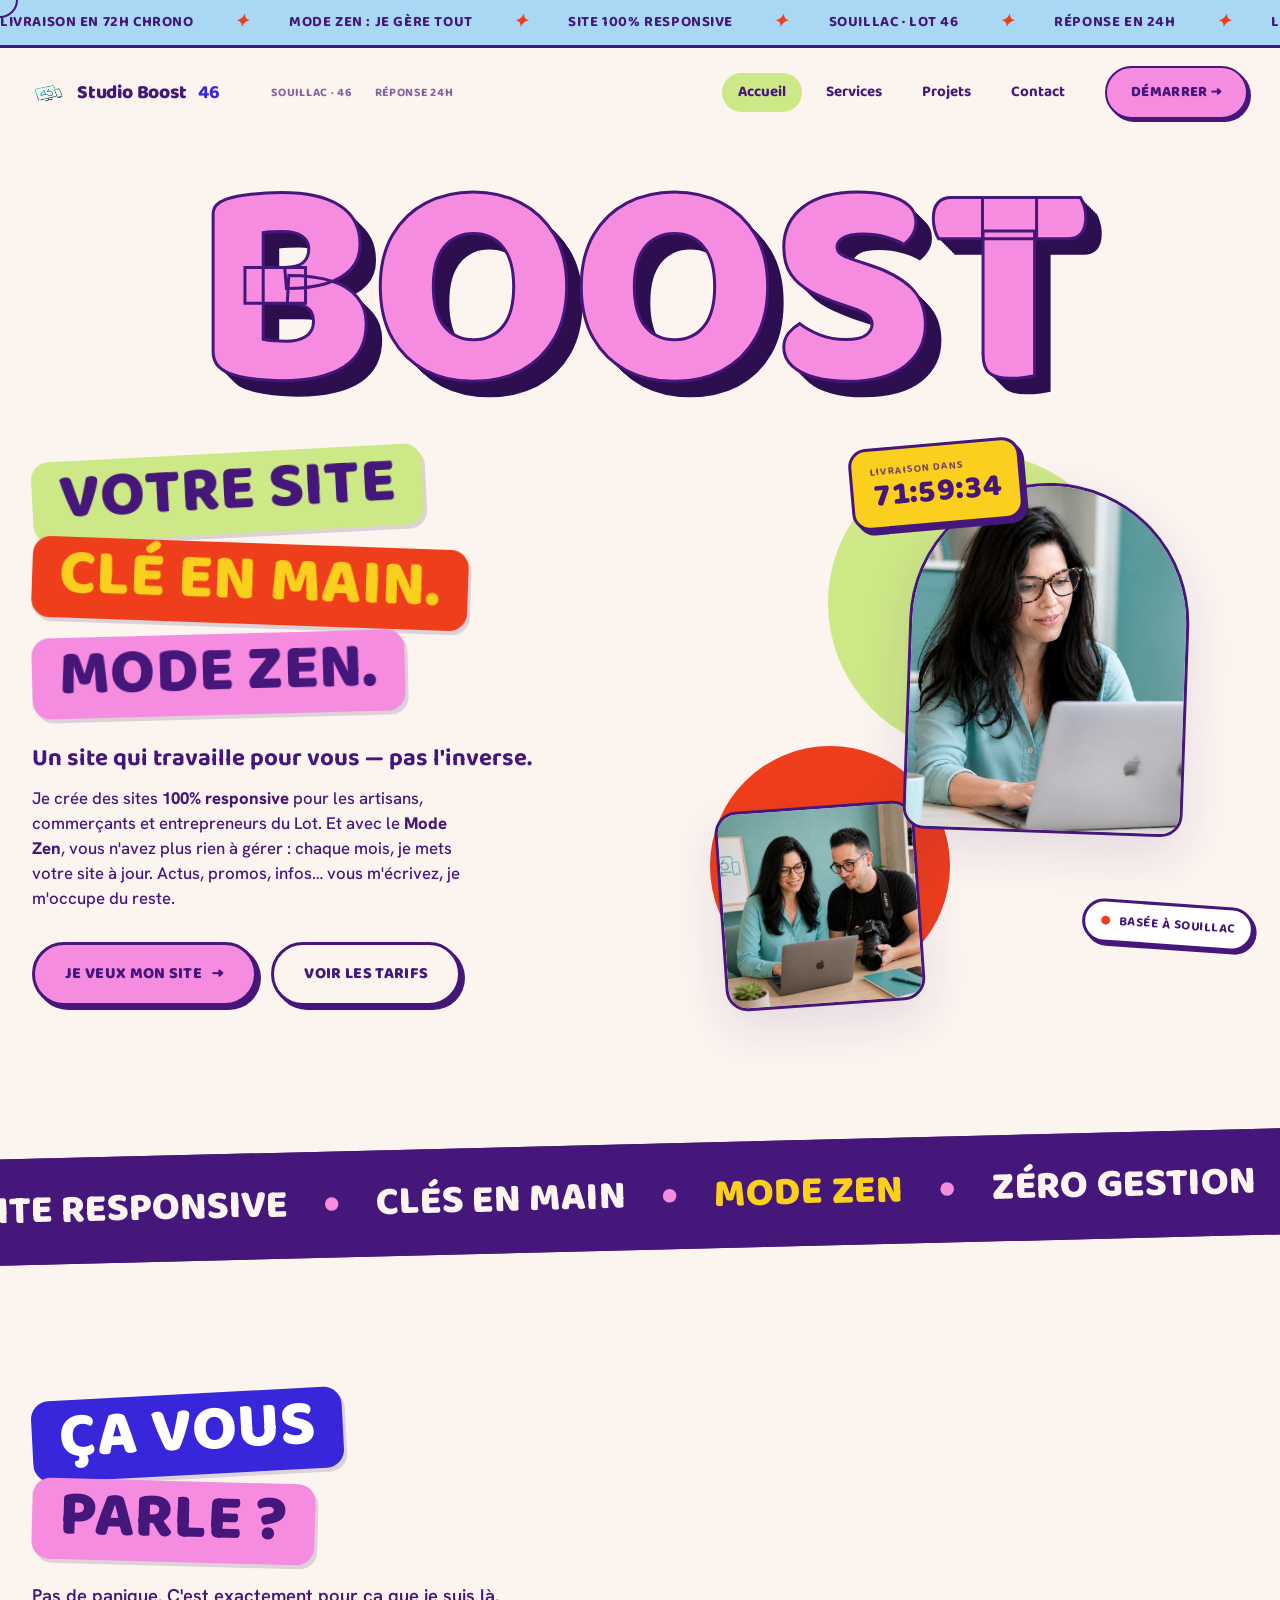
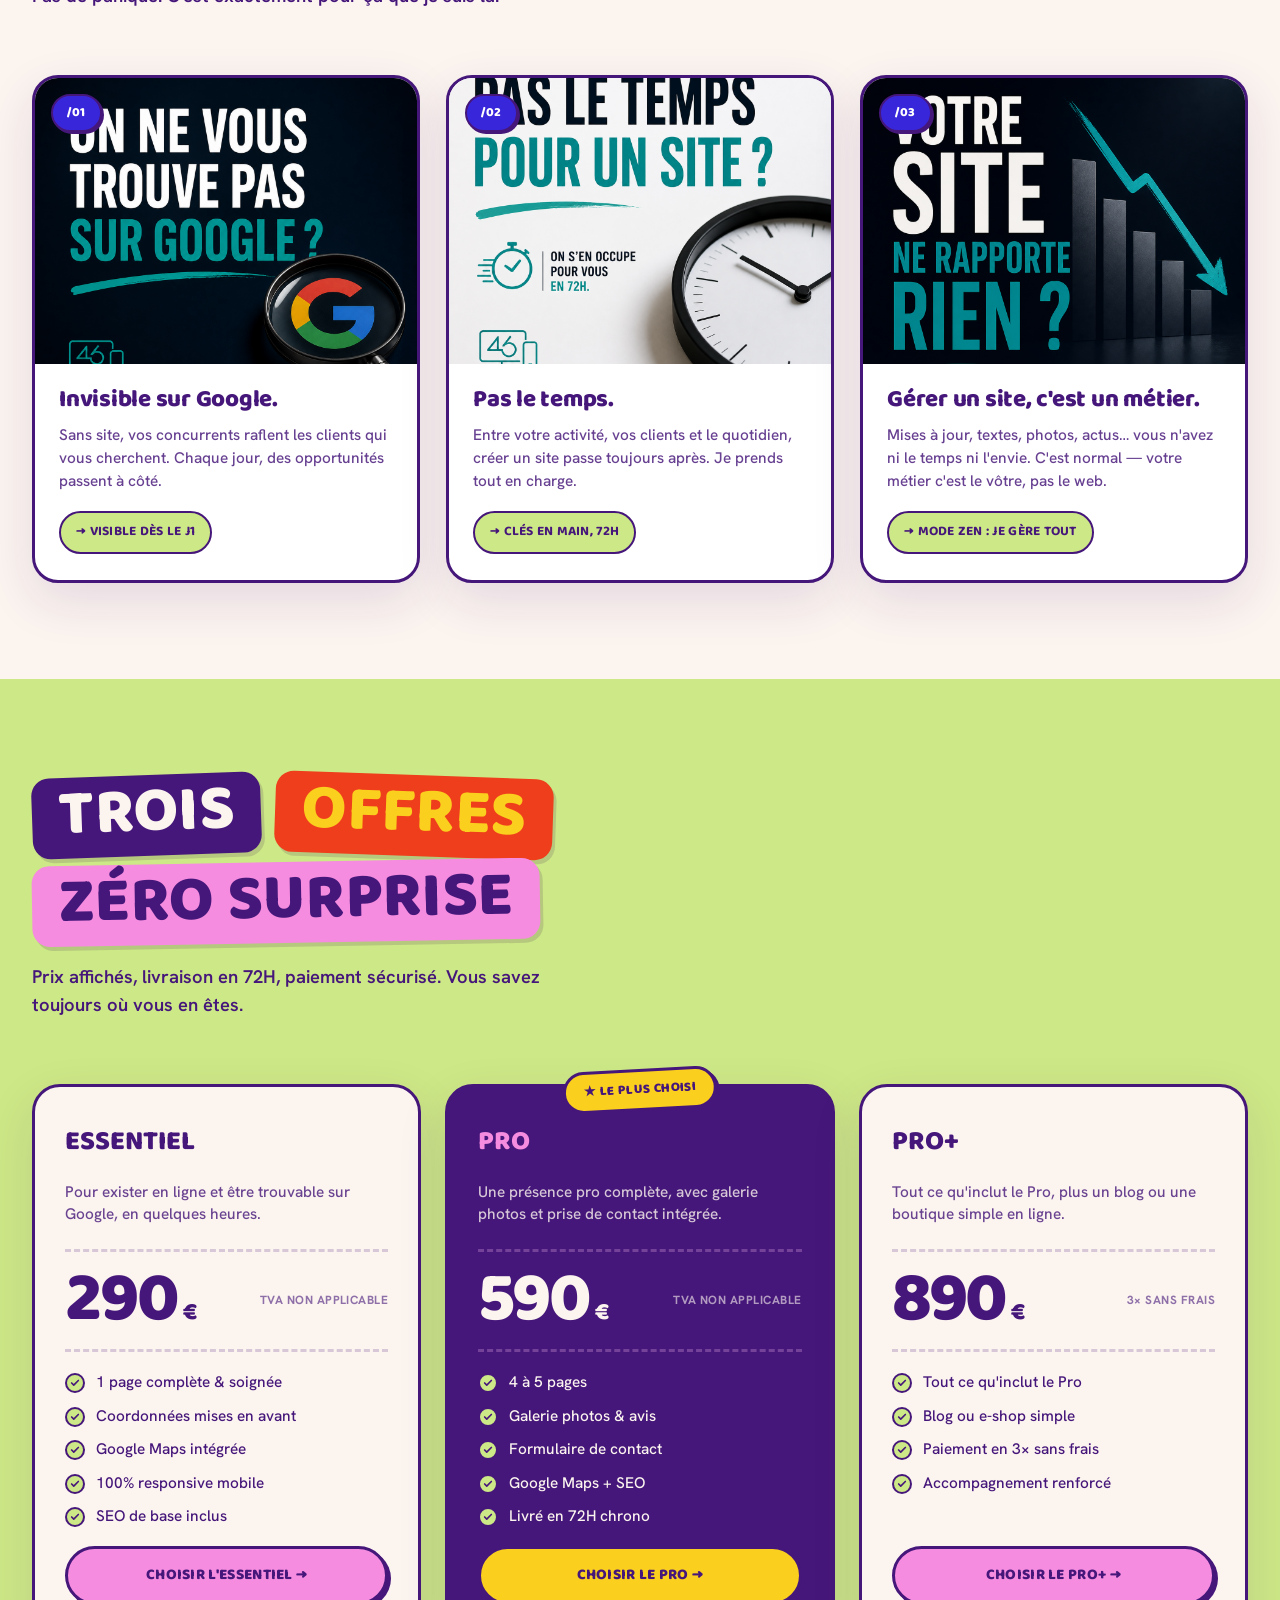
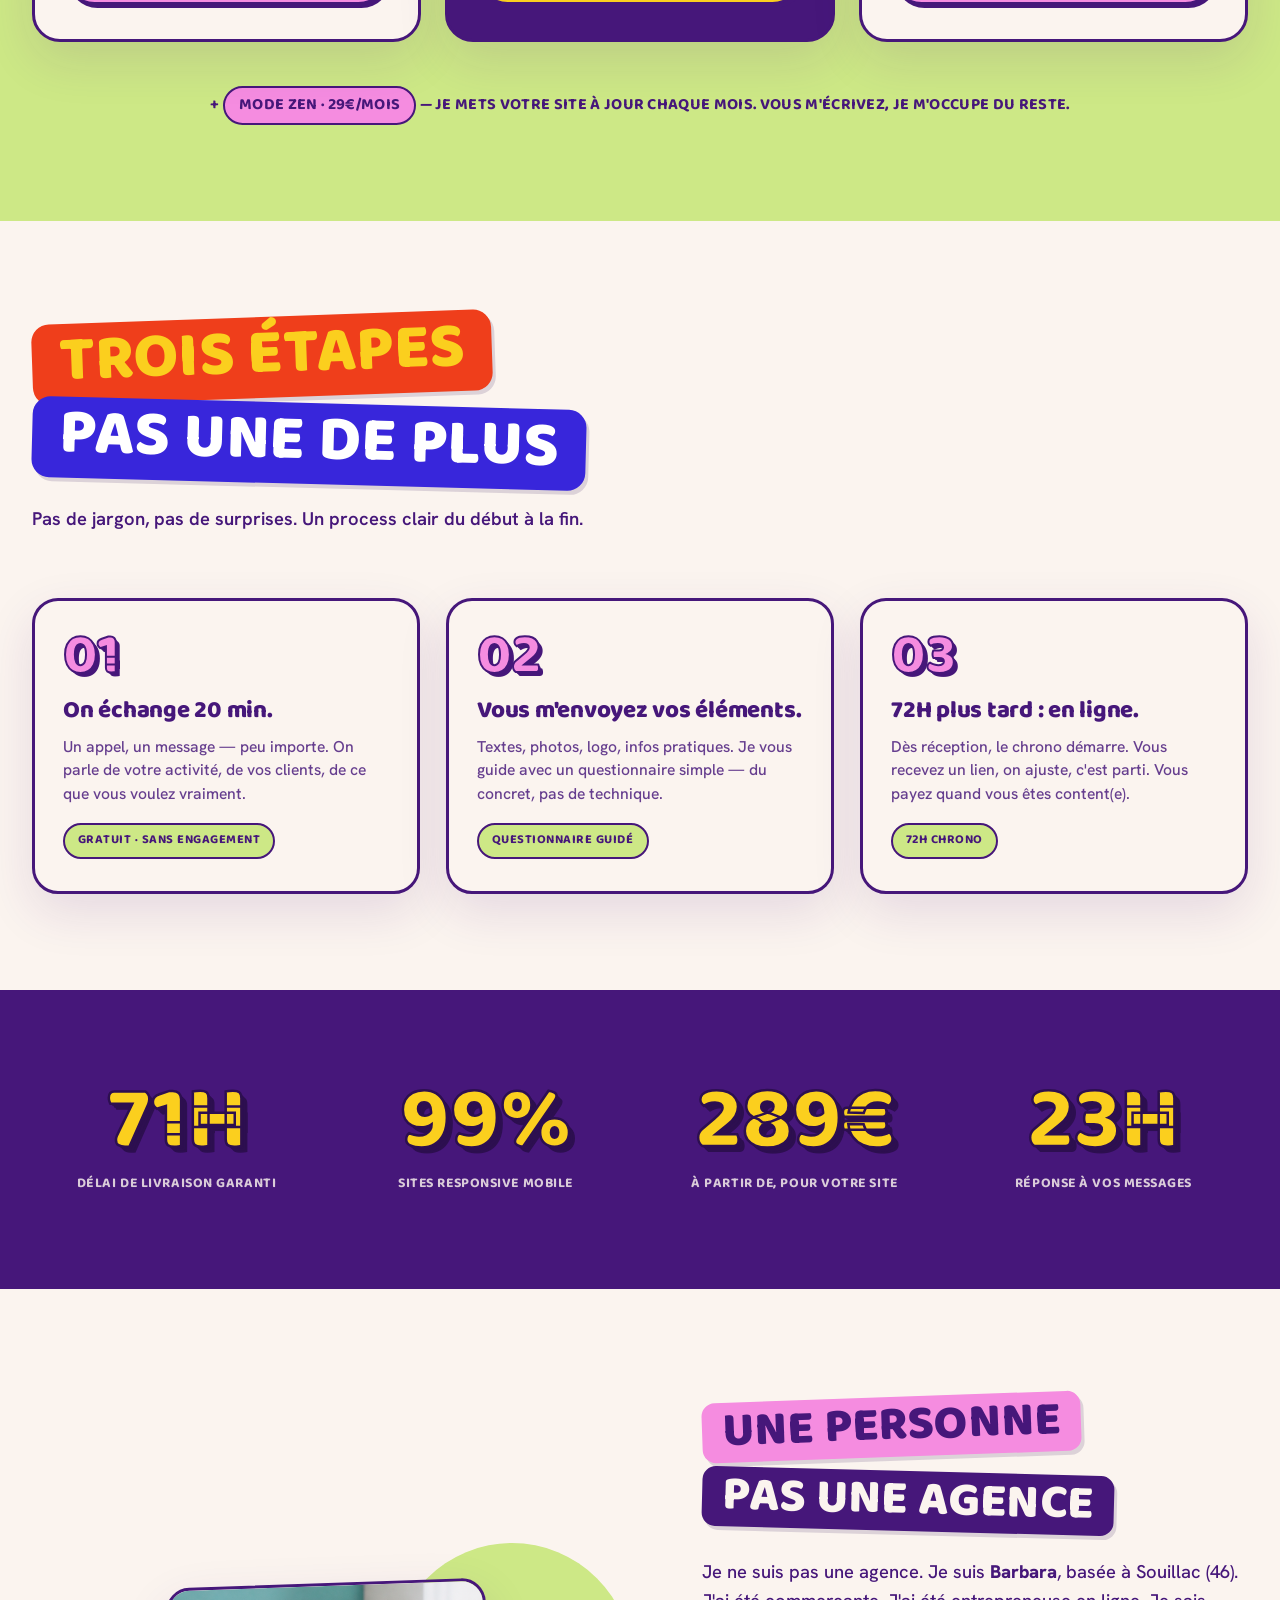
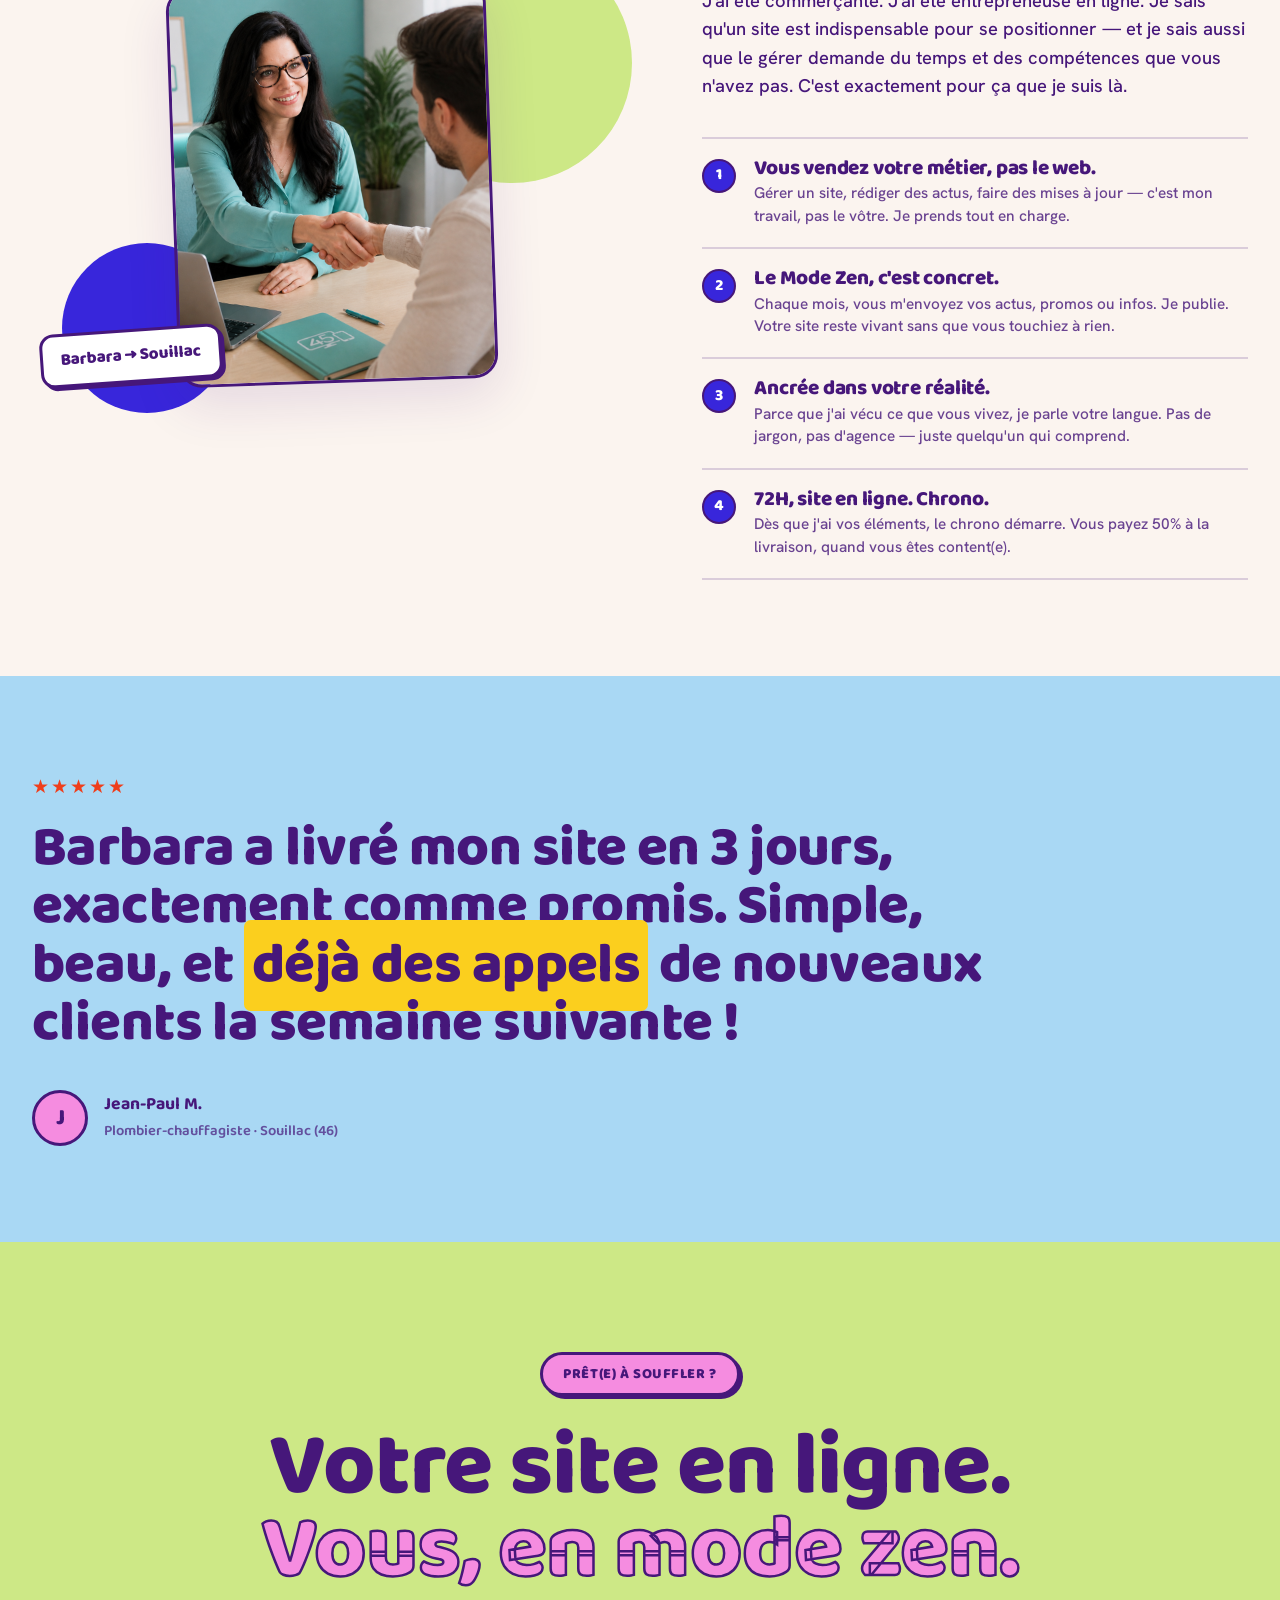
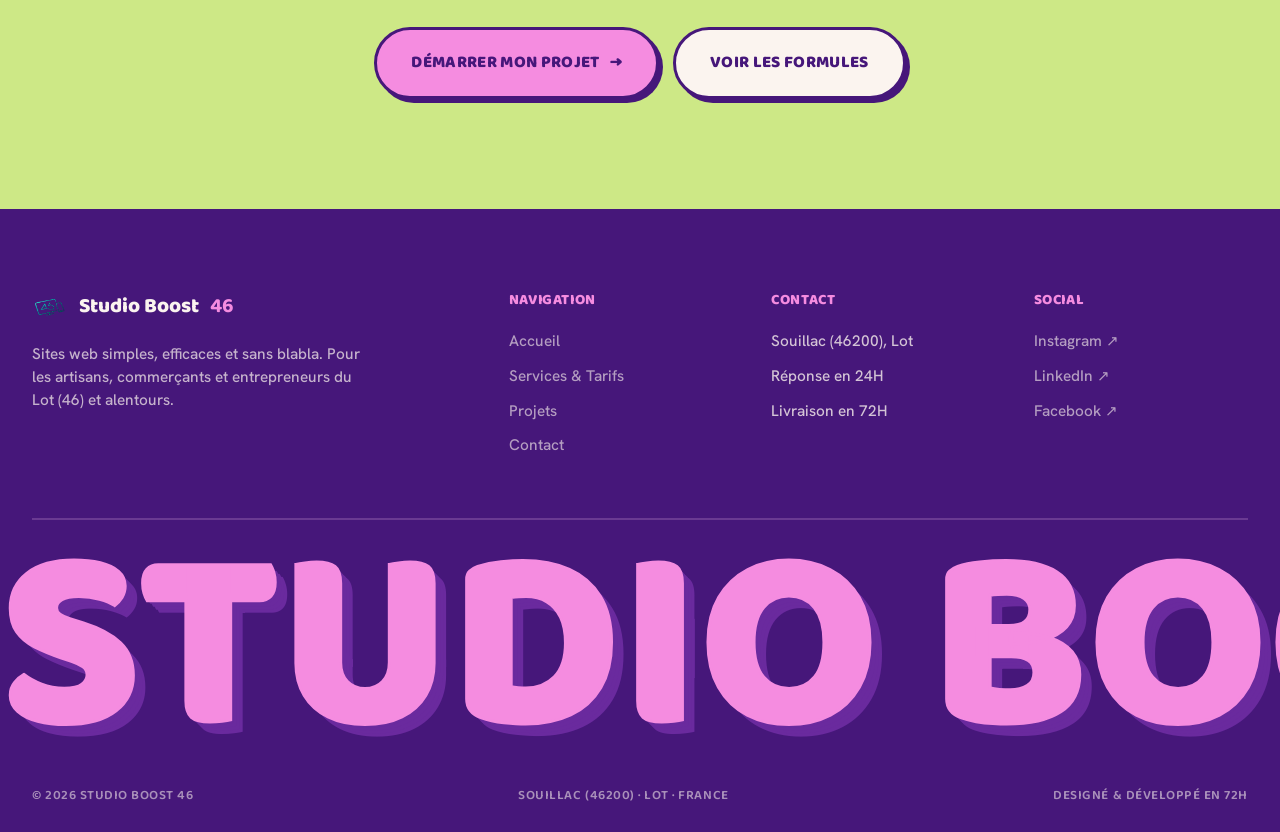
==== commit 612d3da4: "Réorientation messaging : sérénité, Mode Zen et vécu commerçante Mise en avant du Mode Zen (zéro ges" ====
--- a/index.html
+++ b/index.html
@@ -3,8 +3,8 @@
 <head>
 <meta charset="UTF-8" />
 <meta name="viewport" content="width=device-width, initial-scale=1.0" />
-<title>Studio Boost 46 — Votre site web en 72H chrono.</title>
-<meta name="description" content="Sites web livrés en 72H chrono pour artisans, commerçants et entrepreneurs du Lot. À partir de 290€. Souillac (46)." />
+<title>Studio Boost 46 — Votre site web, clé en main. Mode Zen inclus.</title>
+<meta name="description" content="Un site 100% responsive livré en 72H — et avec le Mode Zen, je le gère chaque mois à votre place. Pour artisans, commerçants et entrepreneurs du Lot. Souillac (46)." />
 <link rel="icon" href="data:image/svg+xml,<svg xmlns='http://www.w3.org/2000/svg' viewBox='0 0 100 100'><text y='.9em' font-size='90'>⚡</text></svg>" />
 <link rel="stylesheet" href="style.css" />
 <style>
@@ -44,8 +44,8 @@
 <div class="cursor" id="cursor"></div>
 
 <div class="topbar"><div class="topbar__track">
-  <span>LIVRAISON EN 72H CHRONO <i class="spark">✦</i> À PARTIR DE 290€ <i class="spark">✦</i> SOUILLAC · LOT 46 <i class="spark">✦</i> RÉPONSE EN 24H <i class="spark">✦</i> SANS BLABLA <i class="spark">✦</i></span>
-  <span aria-hidden="true">LIVRAISON EN 72H CHRONO <i class="spark">✦</i> À PARTIR DE 290€ <i class="spark">✦</i> SOUILLAC · LOT 46 <i class="spark">✦</i> RÉPONSE EN 24H <i class="spark">✦</i> SANS BLABLA <i class="spark">✦</i></span>
+  <span>LIVRAISON EN 72H CHRONO <i class="spark">✦</i> MODE ZEN : JE GÈRE TOUT <i class="spark">✦</i> SITE 100% RESPONSIVE <i class="spark">✦</i> SOUILLAC · LOT 46 <i class="spark">✦</i> RÉPONSE EN 24H <i class="spark">✦</i></span>
+  <span aria-hidden="true">LIVRAISON EN 72H CHRONO <i class="spark">✦</i> MODE ZEN : JE GÈRE TOUT <i class="spark">✦</i> SITE 100% RESPONSIVE <i class="spark">✦</i> SOUILLAC · LOT 46 <i class="spark">✦</i> RÉPONSE EN 24H <i class="spark">✦</i></span>
 </div></div>
 
 <nav class="nav" id="nav">
@@ -78,11 +78,11 @@
       <div class="hero__left">
         <div class="hero__stack">
           <div class="row r1"><span class="sticker st-lime" style="animation-delay:.1s">Votre site</span></div>
-          <div class="row r2"><span class="sticker st-red" style="animation-delay:.2s">web en 72H</span></div>
-          <div class="row r3"><span class="sticker st-pink" style="animation-delay:.3s">chrono.</span></div>
-        </div>
-        <p class="hero__tagline">Simple. Efficace. Sans blabla.</p>
-        <p class="hero__desc">Je crée des sites web qui claquent pour les <strong>artisans, commerçants et entrepreneurs</strong> du Lot. Pas d'agence, pas de chichi — juste un site qui vous ramène des clients.</p>
+          <div class="row r2"><span class="sticker st-red" style="animation-delay:.2s">clé en main.</span></div>
+          <div class="row r3"><span class="sticker st-pink" style="animation-delay:.3s">Mode Zen.</span></div>
+        </div>
+        <p class="hero__tagline">Un site qui travaille pour vous — pas l'inverse.</p>
+        <p class="hero__desc">Je crée des sites <strong>100% responsive</strong> pour les artisans, commerçants et entrepreneurs du Lot. Et avec le <strong>Mode Zen</strong>, vous n'avez plus rien à gérer : chaque mois, je mets votre site à jour. Actus, promos, infos… vous m'écrivez, je m'occupe du reste.</p>
         <div class="hero__actions">
           <a href="contact.html" class="btn btn--pink" data-magnetic>Je veux mon site <span class="arrow">→</span></a>
           <a href="services.html" class="btn btn--cream">Voir les tarifs</a>
@@ -104,8 +104,8 @@
 </section>
 
 <div class="ribbon"><div class="ribbon__track">
-  <span>SIMPLE <span class="dot"></span> EFFICACE <span class="dot"></span> SANS <em>BLABLA</em> <span class="dot"></span> 72H CHRONO <span class="dot"></span> DÈS <em>290€</em> <span class="dot"></span></span>
-  <span aria-hidden="true">SIMPLE <span class="dot"></span> EFFICACE <span class="dot"></span> SANS <em>BLABLA</em> <span class="dot"></span> 72H CHRONO <span class="dot"></span> DÈS <em>290€</em> <span class="dot"></span></span>
+  <span>SITE RESPONSIVE <span class="dot"></span> CLÉS EN MAIN <span class="dot"></span> <em>MODE ZEN</em> <span class="dot"></span> ZÉRO GESTION <span class="dot"></span> DÈS <em>290€</em> <span class="dot"></span></span>
+  <span aria-hidden="true">SITE RESPONSIVE <span class="dot"></span> CLÉS EN MAIN <span class="dot"></span> <em>MODE ZEN</em> <span class="dot"></span> ZÉRO GESTION <span class="dot"></span> DÈS <em>290€</em> <span class="dot"></span></span>
 </div></div>
 
 <section class="section">
@@ -128,7 +128,7 @@
       </div>
       <div class="pcard reveal reveal-d3">
         <div class="pcard__img"><img src="images/site-nul.png" alt="" /><span class="pcard__tag">/03</span></div>
-        <div class="pcard__body"><h3>Un site qui dort.</h3><p>Vieillissant, pas mobile, sans formulaire — les visiteurs partent. Un site qui dort, c'est un site qui ne sert à rien.</p><span class="pcard__sol">→ Refonte qui convertit</span></div>
+        <div class="pcard__body"><h3>Gérer un site, c'est un métier.</h3><p>Mises à jour, textes, photos, actus… vous n'avez ni le temps ni l'envie. C'est normal — votre métier c'est le vôtre, pas le web.</p><span class="pcard__sol">→ Mode Zen : je gère tout</span></div>
       </div>
     </div>
   </div>
@@ -167,7 +167,7 @@
         <a href="contact.html" class="formula__cta">Choisir le Pro+ →</a>
       </div>
     </div>
-    <p class="pricing__foot reveal">+ Option <span class="pill">Maintenance · 29€/mois</span> — hébergement géré & mises à jour</p>
+    <p class="pricing__foot reveal">+ <span class="pill">Mode Zen · 29€/mois</span> — je mets votre site à jour chaque mois. Vous m'écrivez, je m'occupe du reste.</p>
   </div>
 </section>
 
@@ -212,12 +212,12 @@
           <div class="row"><span class="sticker st-pink" style="transform:rotate(-2deg)">Une personne</span></div>
           <div class="row"><span class="sticker st-purple" style="transform:rotate(1.5deg)">pas une agence</span></div>
         </div>
-        <p class="about__lead">Je ne suis pas une agence à 15 commerciaux et 4 mois de délai. Je suis <strong>Barbara</strong>, designeuse web indépendante basée à Souillac (46). Je travaille avec vous, directement — et c'est tout ce qu'il faut.</p>
+        <p class="about__lead">Je ne suis pas une agence. Je suis <strong>Barbara</strong>, basée à Souillac (46). J'ai été commerçante. J'ai été entrepreneuse en ligne. Je sais qu'un site est indispensable pour se positionner — et je sais aussi que le gérer demande du temps et des compétences que vous n'avez pas. C'est exactement pour ça que je suis là.</p>
         <div class="points">
-          <div class="point"><span class="point__n">1</span><div><h4>72H, c'est ma promesse.</h4><p>Dès réception de vos éléments, votre site est en ligne en 72 heures. Chrono.</p></div></div>
-          <div class="point"><span class="point__n">2</span><div><h4>Ancrée dans le Lot.</h4><p>Je connais votre territoire, vos clients, votre réalité. On peut se voir en vrai.</p></div></div>
-          <div class="point"><span class="point__n">3</span><div><h4>Zéro jargon.</h4><p>Je vous explique tout simplement. Vous savez exactement ce que vous payez.</p></div></div>
-          <div class="point"><span class="point__n">4</span><div><h4>50/50, c'est tout.</h4><p>50% à la commande, 50% à la livraison. Pas de frais cachés.</p></div></div>
+          <div class="point"><span class="point__n">1</span><div><h4>Vous vendez votre métier, pas le web.</h4><p>Gérer un site, rédiger des actus, faire des mises à jour — c'est mon travail, pas le vôtre. Je prends tout en charge.</p></div></div>
+          <div class="point"><span class="point__n">2</span><div><h4>Le Mode Zen, c'est concret.</h4><p>Chaque mois, vous m'envoyez vos actus, promos ou infos. Je publie. Votre site reste vivant sans que vous touchiez à rien.</p></div></div>
+          <div class="point"><span class="point__n">3</span><div><h4>Ancrée dans votre réalité.</h4><p>Parce que j'ai vécu ce que vous vivez, je parle votre langue. Pas de jargon, pas d'agence — juste quelqu'un qui comprend.</p></div></div>
+          <div class="point"><span class="point__n">4</span><div><h4>72H, site en ligne. Chrono.</h4><p>Dès que j'ai vos éléments, le chrono démarre. Vous payez 50% à la livraison, quand vous êtes content(e).</p></div></div>
         </div>
       </div>
     </div>
@@ -234,8 +234,8 @@
 
 <section class="cta">
   <div class="container">
-    <span class="cta__small reveal">Prêt(e) à vous lancer ?</span>
-    <h2 class="reveal reveal-d2">Il ne manque<br/><span class="hl">plus que vous.</span></h2>
+    <span class="cta__small reveal">Prêt(e) à souffler ?</span>
+    <h2 class="reveal reveal-d2">Votre site en ligne.<br/><span class="hl">Vous, en mode zen.</span></h2>
     <div class="cta__actions reveal reveal-d3">
       <a href="contact.html" class="btn btn--pink btn--lg" data-magnetic>Démarrer mon projet <span class="arrow">→</span></a>
       <a href="services.html" class="btn btn--cream btn--lg">Voir les formules</a>
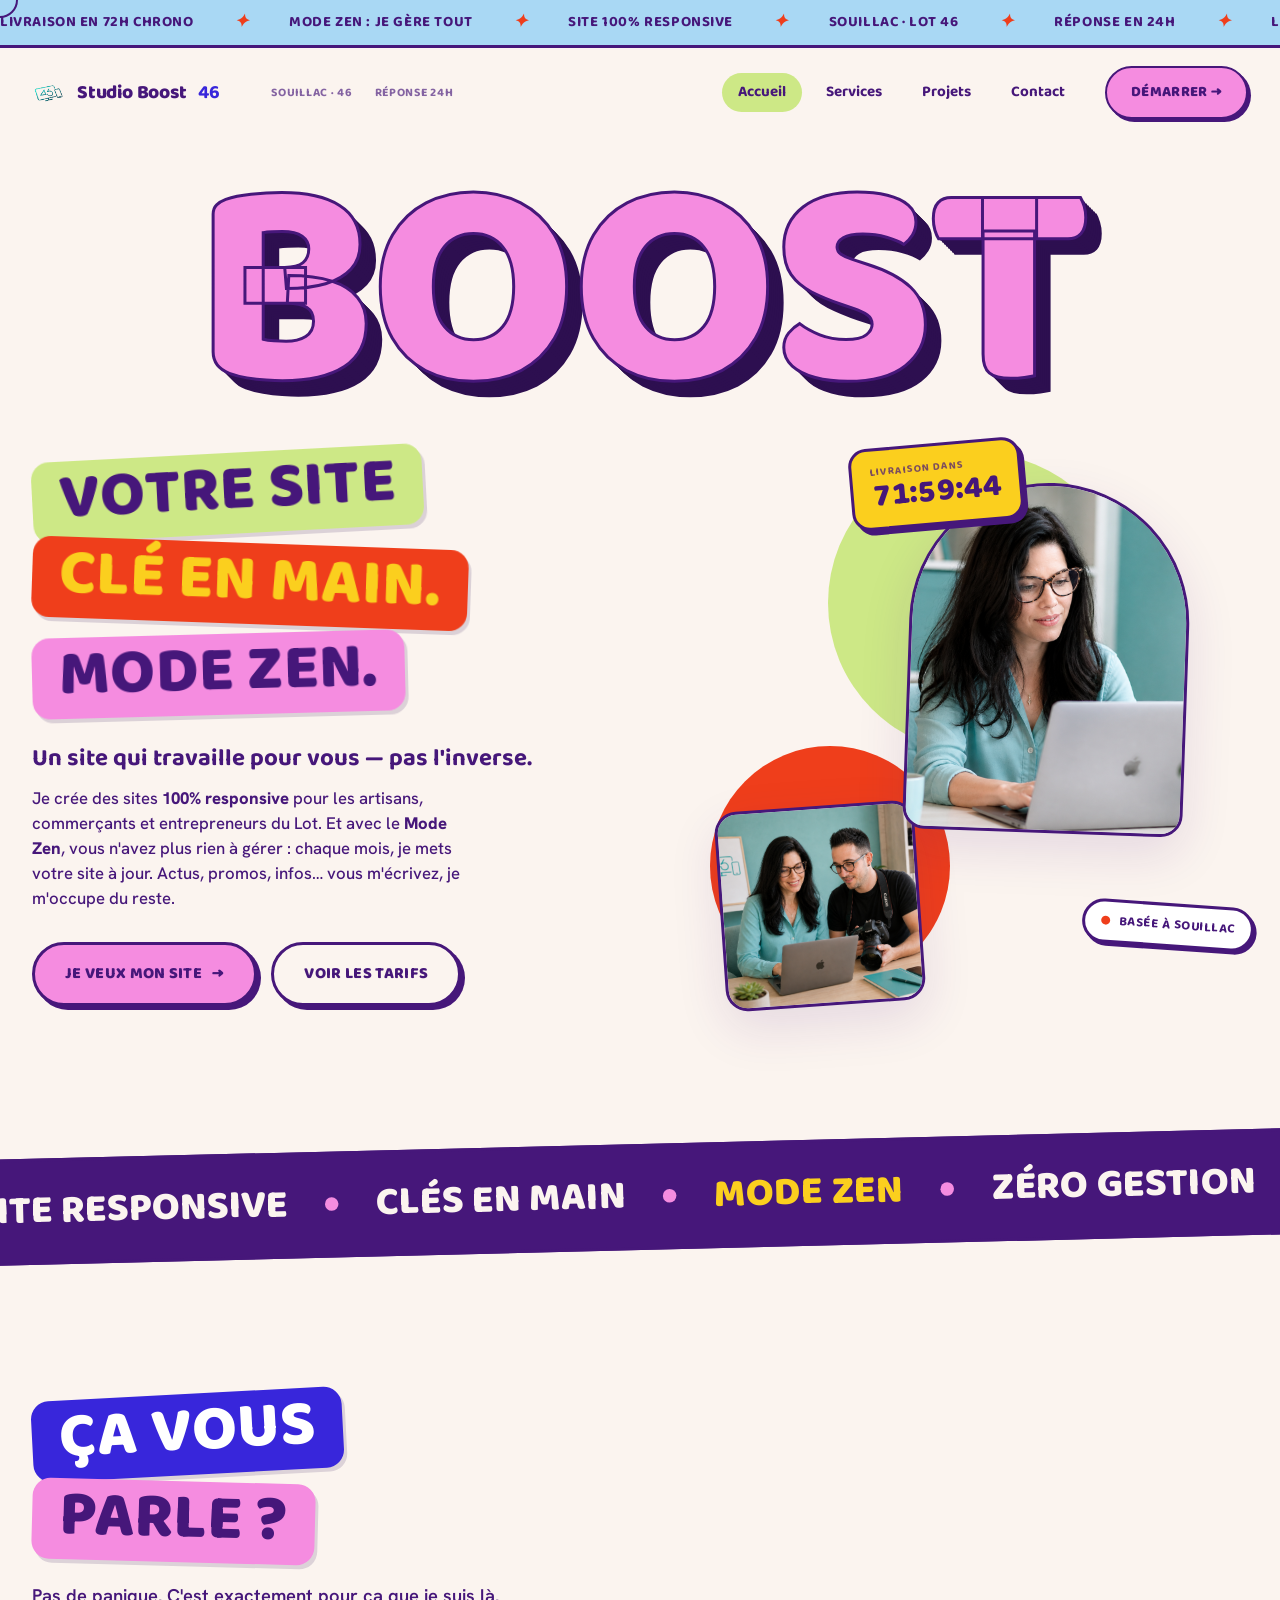
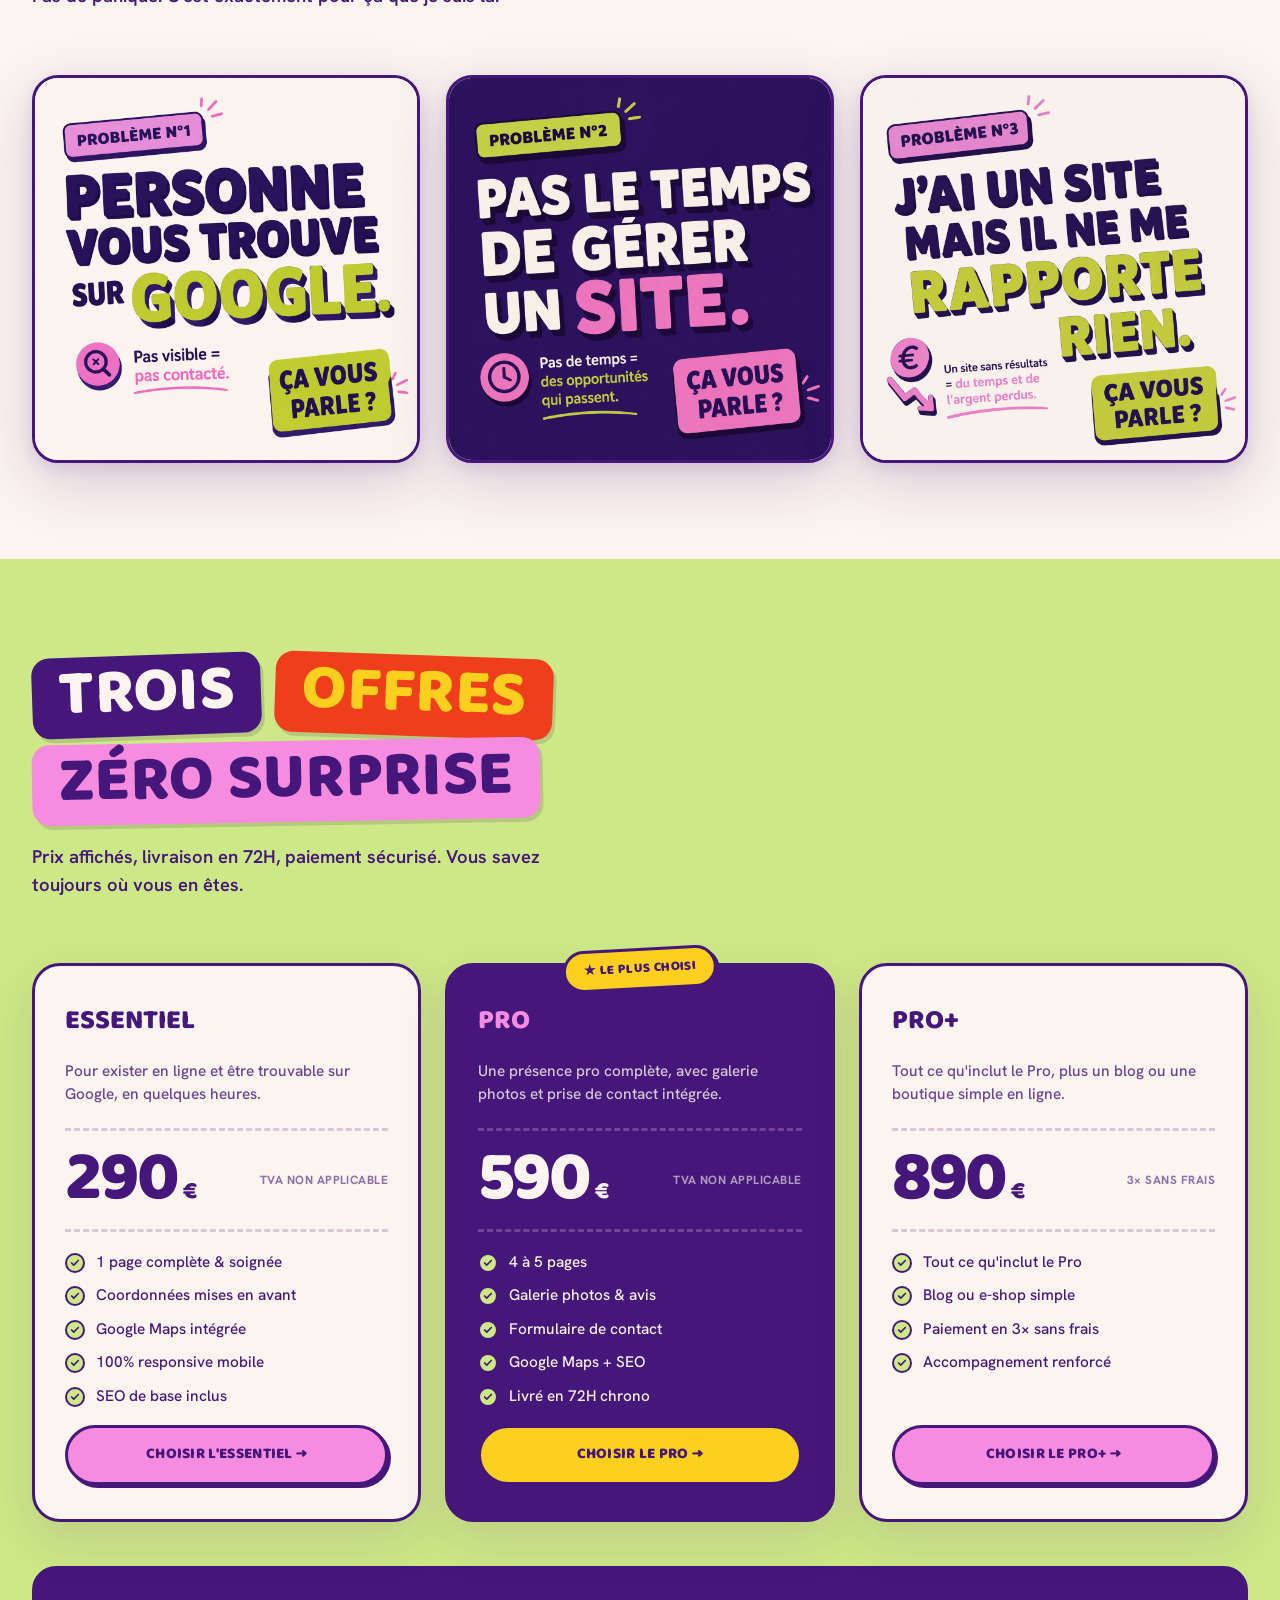
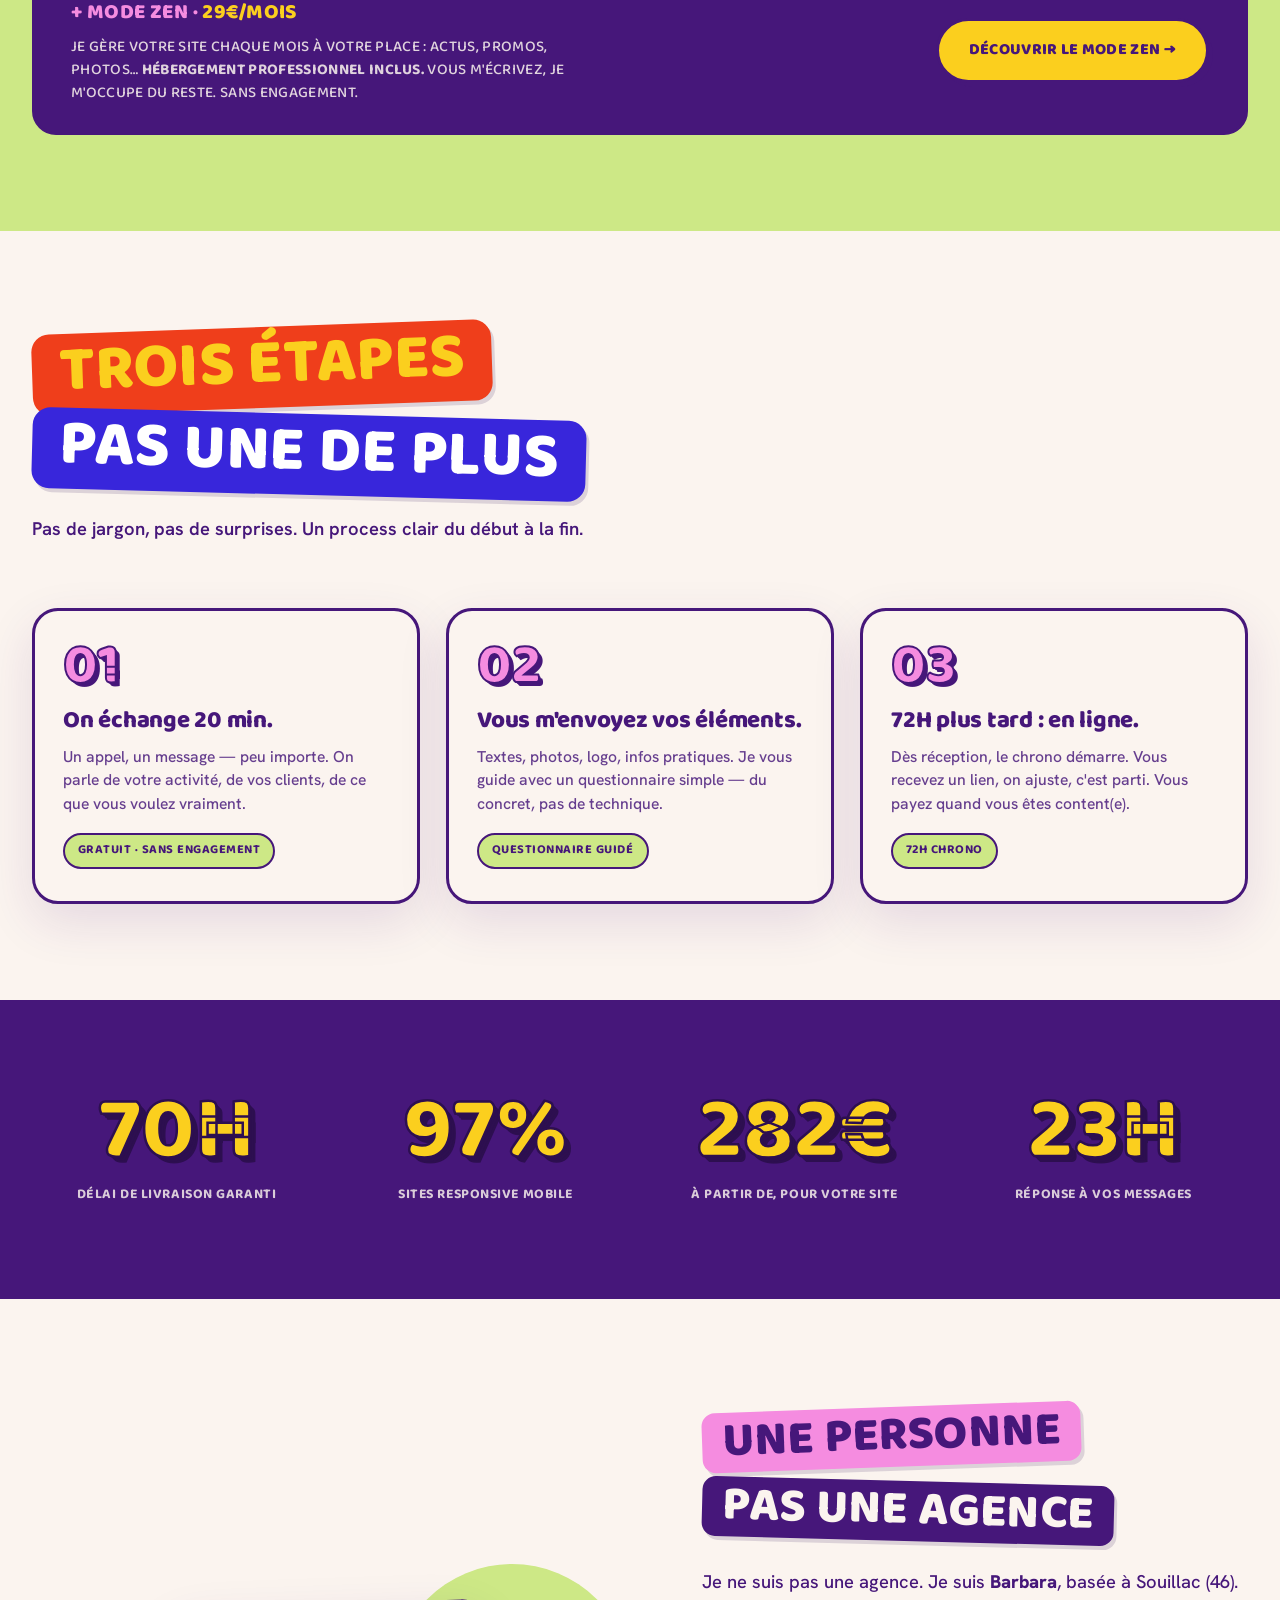
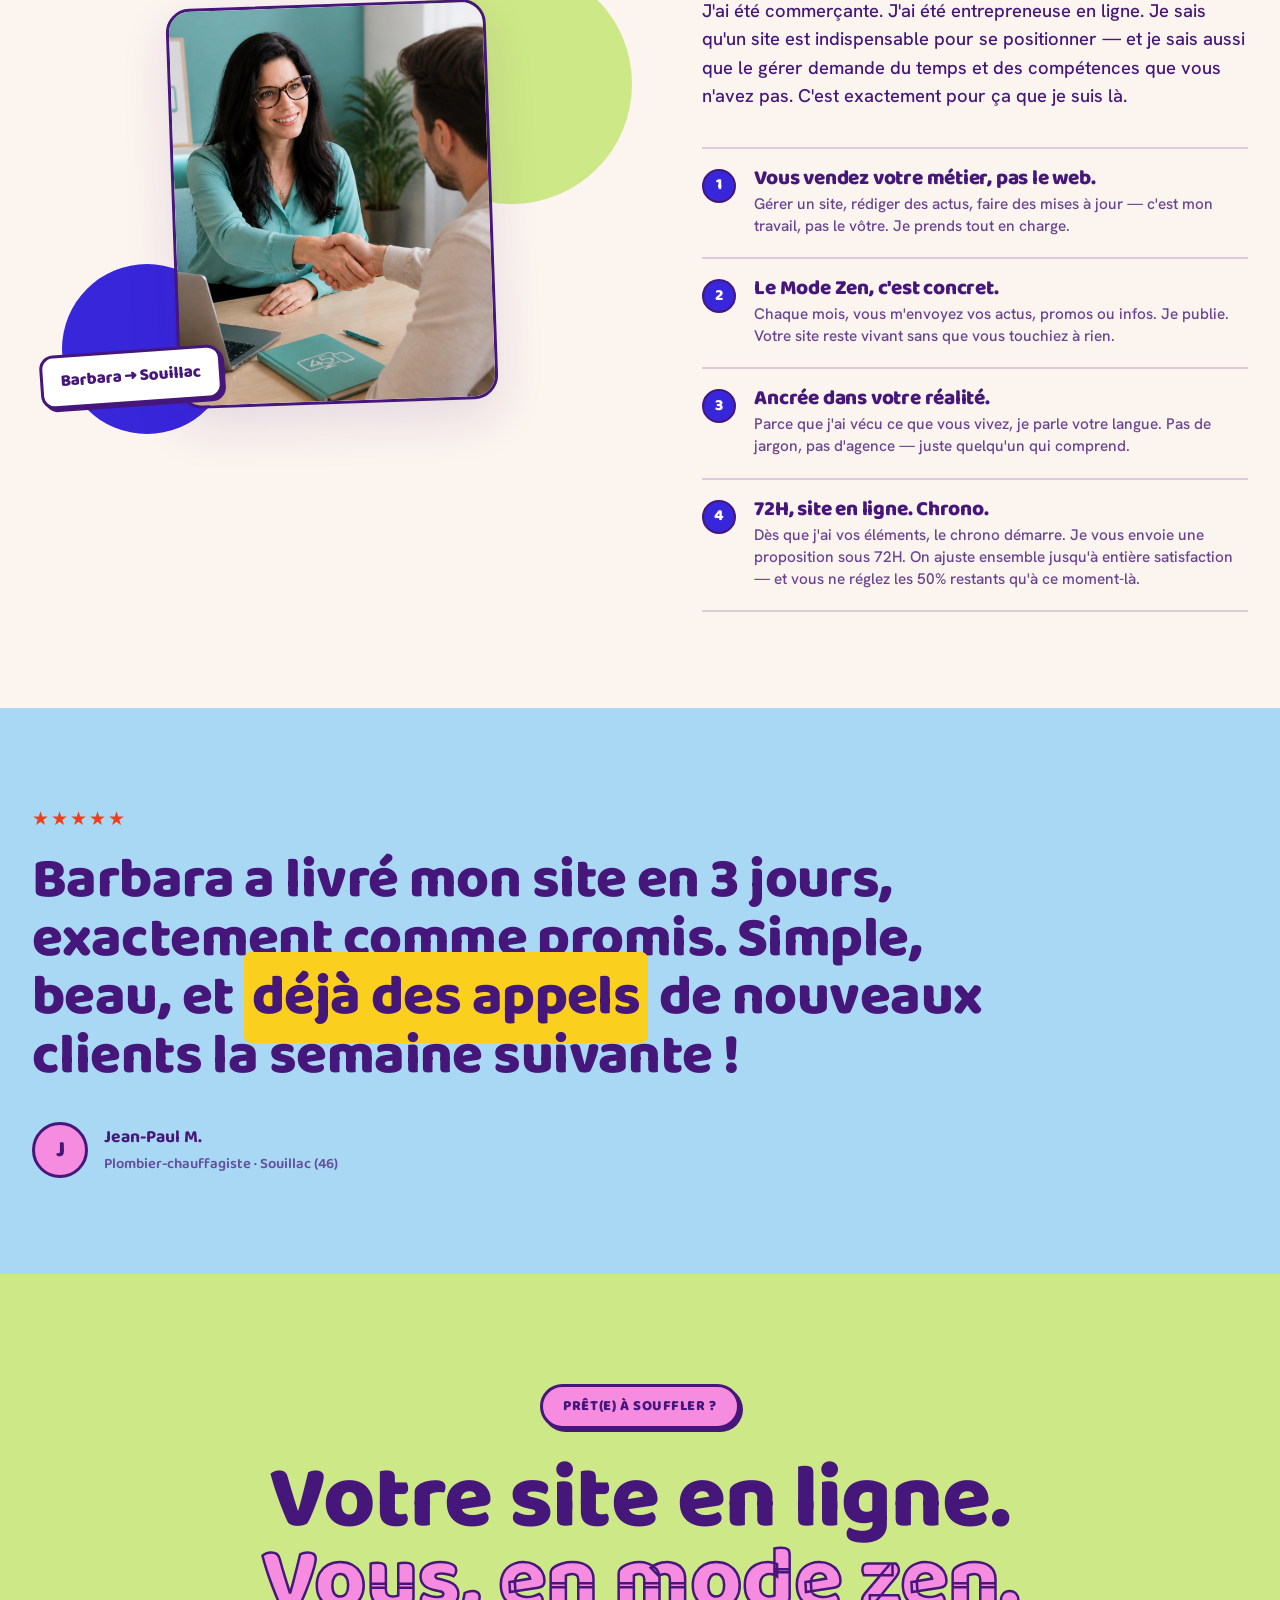
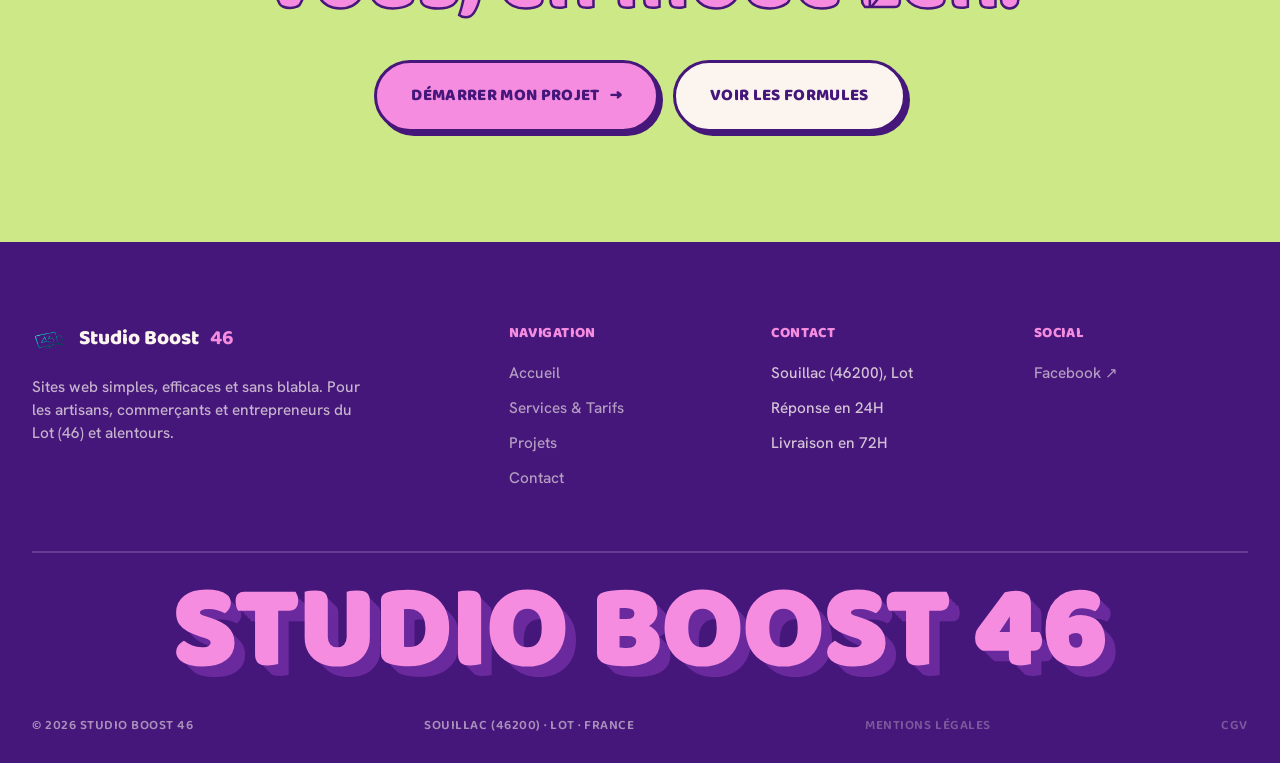
==== commit 731f237a: "Refonte contenu : corrections texte, CGV, BoxFitGym, Facebook, mobile - Point 4 "Une personne pas un" ====
--- a/index.html
+++ b/index.html
@@ -118,17 +118,14 @@
       <p class="sec-head__sub">Pas de panique. C'est exactement pour ça que je suis là.</p>
     </div>
     <div class="pain__grid">
-      <div class="pcard reveal">
-        <div class="pcard__img"><img src="images/google.png" alt="" /><span class="pcard__tag">/01</span></div>
-        <div class="pcard__body"><h3>Invisible sur Google.</h3><p>Sans site, vos concurrents raflent les clients qui vous cherchent. Chaque jour, des opportunités passent à côté.</p><span class="pcard__sol">→ Visible dès le J1</span></div>
-      </div>
-      <div class="pcard reveal reveal-d2">
-        <div class="pcard__img"><img src="images/temps.png" alt="" /><span class="pcard__tag">/02</span></div>
-        <div class="pcard__body"><h3>Pas le temps.</h3><p>Entre votre activité, vos clients et le quotidien, créer un site passe toujours après. Je prends tout en charge.</p><span class="pcard__sol">→ Clés en main, 72H</span></div>
-      </div>
-      <div class="pcard reveal reveal-d3">
-        <div class="pcard__img"><img src="images/site-nul.png" alt="" /><span class="pcard__tag">/03</span></div>
-        <div class="pcard__body"><h3>Gérer un site, c'est un métier.</h3><p>Mises à jour, textes, photos, actus… vous n'avez ni le temps ni l'envie. C'est normal — votre métier c'est le vôtre, pas le web.</p><span class="pcard__sol">→ Mode Zen : je gère tout</span></div>
+      <div class="pcard pcard--imgonly reveal">
+        <img src="images/google.png" alt="Problème N°1 : Personne vous trouve sur Google" />
+      </div>
+      <div class="pcard pcard--imgonly reveal reveal-d2">
+        <img src="images/temps.png" alt="Problème N°2 : Pas le temps de gérer un site" />
+      </div>
+      <div class="pcard pcard--imgonly reveal reveal-d3">
+        <img src="images/site-nul.png" alt="Problème N°3 : J'ai un site mais il ne me rapporte rien" />
       </div>
     </div>
   </div>
@@ -167,7 +164,13 @@
         <a href="contact.html" class="formula__cta">Choisir le Pro+ →</a>
       </div>
     </div>
-    <p class="pricing__foot reveal">+ <span class="pill">Mode Zen · 29€/mois</span> — je mets votre site à jour chaque mois. Vous m'écrivez, je m'occupe du reste.</p>
+    <div class="pricing__foot reveal" style="background:var(--ink);color:var(--cream);border:3px solid var(--ink);border-radius:24px;padding:28px 36px;margin-top:44px;display:flex;flex-wrap:wrap;gap:18px;align-items:center;justify-content:space-between;text-align:left">
+      <div>
+        <p style="font-family:var(--font-display);font-weight:800;font-size:1.3rem;text-transform:uppercase;letter-spacing:.02em;color:var(--pink);margin-bottom:6px">+ Mode Zen · <span style="color:var(--yellow)">29€/mois</span></p>
+        <p style="font-size:.96rem;font-weight:500;opacity:.85;line-height:1.5;max-width:520px">Je gère votre site chaque mois à votre place : actus, promos, photos… <strong style="color:var(--cream)">Hébergement professionnel inclus.</strong> Vous m'écrivez, je m'occupe du reste. Sans engagement.</p>
+      </div>
+      <a href="services.html#zen" class="btn btn--yellow" style="flex-shrink:0">Découvrir le Mode Zen →</a>
+    </div>
   </div>
 </section>
 
@@ -217,7 +220,7 @@
           <div class="point"><span class="point__n">1</span><div><h4>Vous vendez votre métier, pas le web.</h4><p>Gérer un site, rédiger des actus, faire des mises à jour — c'est mon travail, pas le vôtre. Je prends tout en charge.</p></div></div>
           <div class="point"><span class="point__n">2</span><div><h4>Le Mode Zen, c'est concret.</h4><p>Chaque mois, vous m'envoyez vos actus, promos ou infos. Je publie. Votre site reste vivant sans que vous touchiez à rien.</p></div></div>
           <div class="point"><span class="point__n">3</span><div><h4>Ancrée dans votre réalité.</h4><p>Parce que j'ai vécu ce que vous vivez, je parle votre langue. Pas de jargon, pas d'agence — juste quelqu'un qui comprend.</p></div></div>
-          <div class="point"><span class="point__n">4</span><div><h4>72H, site en ligne. Chrono.</h4><p>Dès que j'ai vos éléments, le chrono démarre. Vous payez 50% à la livraison, quand vous êtes content(e).</p></div></div>
+          <div class="point"><span class="point__n">4</span><div><h4>72H, site en ligne. Chrono.</h4><p>Dès que j'ai vos éléments, le chrono démarre. Je vous envoie une proposition sous 72H. On ajuste ensemble jusqu'à entière satisfaction — et vous ne réglez les 50% restants qu'à ce moment-là.</p></div></div>
         </div>
       </div>
     </div>
@@ -252,11 +255,11 @@
       </div>
       <div class="footer__col"><h5>Navigation</h5><ul><li><a href="index.html">Accueil</a></li><li><a href="services.html">Services & Tarifs</a></li><li><a href="projets.html">Projets</a></li><li><a href="contact.html">Contact</a></li></ul></div>
       <div class="footer__col"><h5>Contact</h5><ul><li>Souillac (46200), Lot</li><li>Réponse en 24H</li><li>Livraison en 72H</li></ul></div>
-      <div class="footer__col"><h5>Social</h5><ul><li><a href="#">Instagram ↗</a></li><li><a href="#">LinkedIn ↗</a></li><li><a href="#">Facebook ↗</a></li></ul></div>
+      <div class="footer__col"><h5>Social</h5><ul><li><a href="https://www.facebook.com/share/1CgiLUQ3th/?mibextid=wwXIfr" target="_blank" rel="noopener">Facebook ↗</a></li></ul></div>
     </div>
   </div>
   <div class="footer__giant">STUDIO BOOST 46</div>
-  <div class="container"><div class="footer__bottom"><span>© 2026 Studio Boost 46</span><span>Souillac (46200) · Lot · France</span><span>Designé & développé en 72H</span></div></div>
+  <div class="container"><div class="footer__bottom"><span>© 2026 Studio Boost 46</span><span>Souillac (46200) · Lot · France</span><a href="mentions-legales.html" style="opacity:.55;color:var(--cream)">Mentions légales</a> <a href="cgv.html" style="opacity:.55;color:var(--cream)">CGV</a></div></div>
 </footer>
 
 <script src="script.js"></script>
--- a/style.css
+++ b/style.css
@@ -131,6 +131,9 @@
 .pain__grid{display:grid;grid-template-columns:repeat(3,1fr);gap:26px}
 .pcard{position:relative;border:3px solid var(--ink);border-radius:26px;overflow:hidden;background:#fff;box-shadow:var(--shadow-card);transition:transform .35s var(--pop)}
 .pcard:hover{transform:translateY(-8px) rotate(-1deg)}
+.pcard--imgonly{padding:0;box-shadow:0 20px 60px rgba(70,23,122,.18),0 6px 16px rgba(70,23,122,.10);transition:transform .35s var(--pop),box-shadow .35s var(--pop)}
+.pcard--imgonly img{width:100%;height:auto;display:block}
+.pcard--imgonly:hover{transform:translateY(-10px) scale(1.02) rotate(-1deg);box-shadow:0 30px 80px rgba(70,23,122,.26),0 10px 24px rgba(70,23,122,.14)}
 .pcard__img{aspect-ratio:4/3;overflow:hidden;position:relative}
 .pcard__img img{width:100%;height:100%;object-fit:cover;transition:transform .5s var(--ease-out)}
 .pcard:hover .pcard__img img{transform:scale(1.06)}
@@ -322,8 +325,9 @@
 .footer__col a,.footer__col li{color:var(--cream);opacity:.78;font-size:.96rem;font-weight:500;transition:opacity .25s,color .25s}
 .footer__col a:hover{opacity:1;color:var(--yellow)}
 .footer__bottom{padding:26px 0;display:flex;justify-content:space-between;flex-wrap:wrap;gap:12px;font-family:var(--font-display);font-weight:600;font-size:.82rem;text-transform:uppercase;letter-spacing:.04em;color:var(--cream);opacity:.55}
-.footer__giant{font-family:var(--font-display);font-weight:800;font-size:clamp(5rem,20vw,20rem);line-height:.78;text-align:center;color:var(--pink);-webkit-text-stroke:3px var(--pink);text-shadow:3px 3px 0 #6a2a9e,6px 6px 0 #6a2a9e,9px 9px 0 #6a2a9e,12px 12px 0 #6a2a9e;padding:30px 0 10px;user-select:none;white-space:nowrap}
+.footer__giant{font-family:var(--font-display);font-weight:800;font-size:clamp(3.5rem,9vw,11rem);line-height:.85;text-align:center;color:var(--pink);-webkit-text-stroke:3px var(--pink);text-shadow:3px 3px 0 #6a2a9e,6px 6px 0 #6a2a9e,9px 9px 0 #6a2a9e,12px 12px 0 #6a2a9e;padding:30px 0 10px;user-select:none;overflow:hidden}
 @media (max-width:980px){.footer__grid{grid-template-columns:1fr 1fr}}
+@media (max-width:520px){.footer__grid{grid-template-columns:1fr}}
 
 /* REVEAL */
 .reveal{opacity:0;transform:translateY(36px);transition:opacity .8s var(--ease-out),transform .8s var(--ease-out)}
@@ -331,3 +335,10 @@
 .reveal-d2{transition-delay:.1s}.reveal-d3{transition-delay:.2s}.reveal-d4{transition-delay:.3s}
 
 @media (max-width:1000px){.section{padding:70px 0}.temo{padding:70px 0}.cta{padding:80px 0}.ribbon{margin:30px 0}}
+@media (max-width:480px){.container{padding:0 20px}}
+
+/* MOBILE OVERRIDES */
+@media (max-width:768px){
+  .topbar{display:none}
+  .nav__cta{font-size:.8rem;padding:10px 16px}
+}
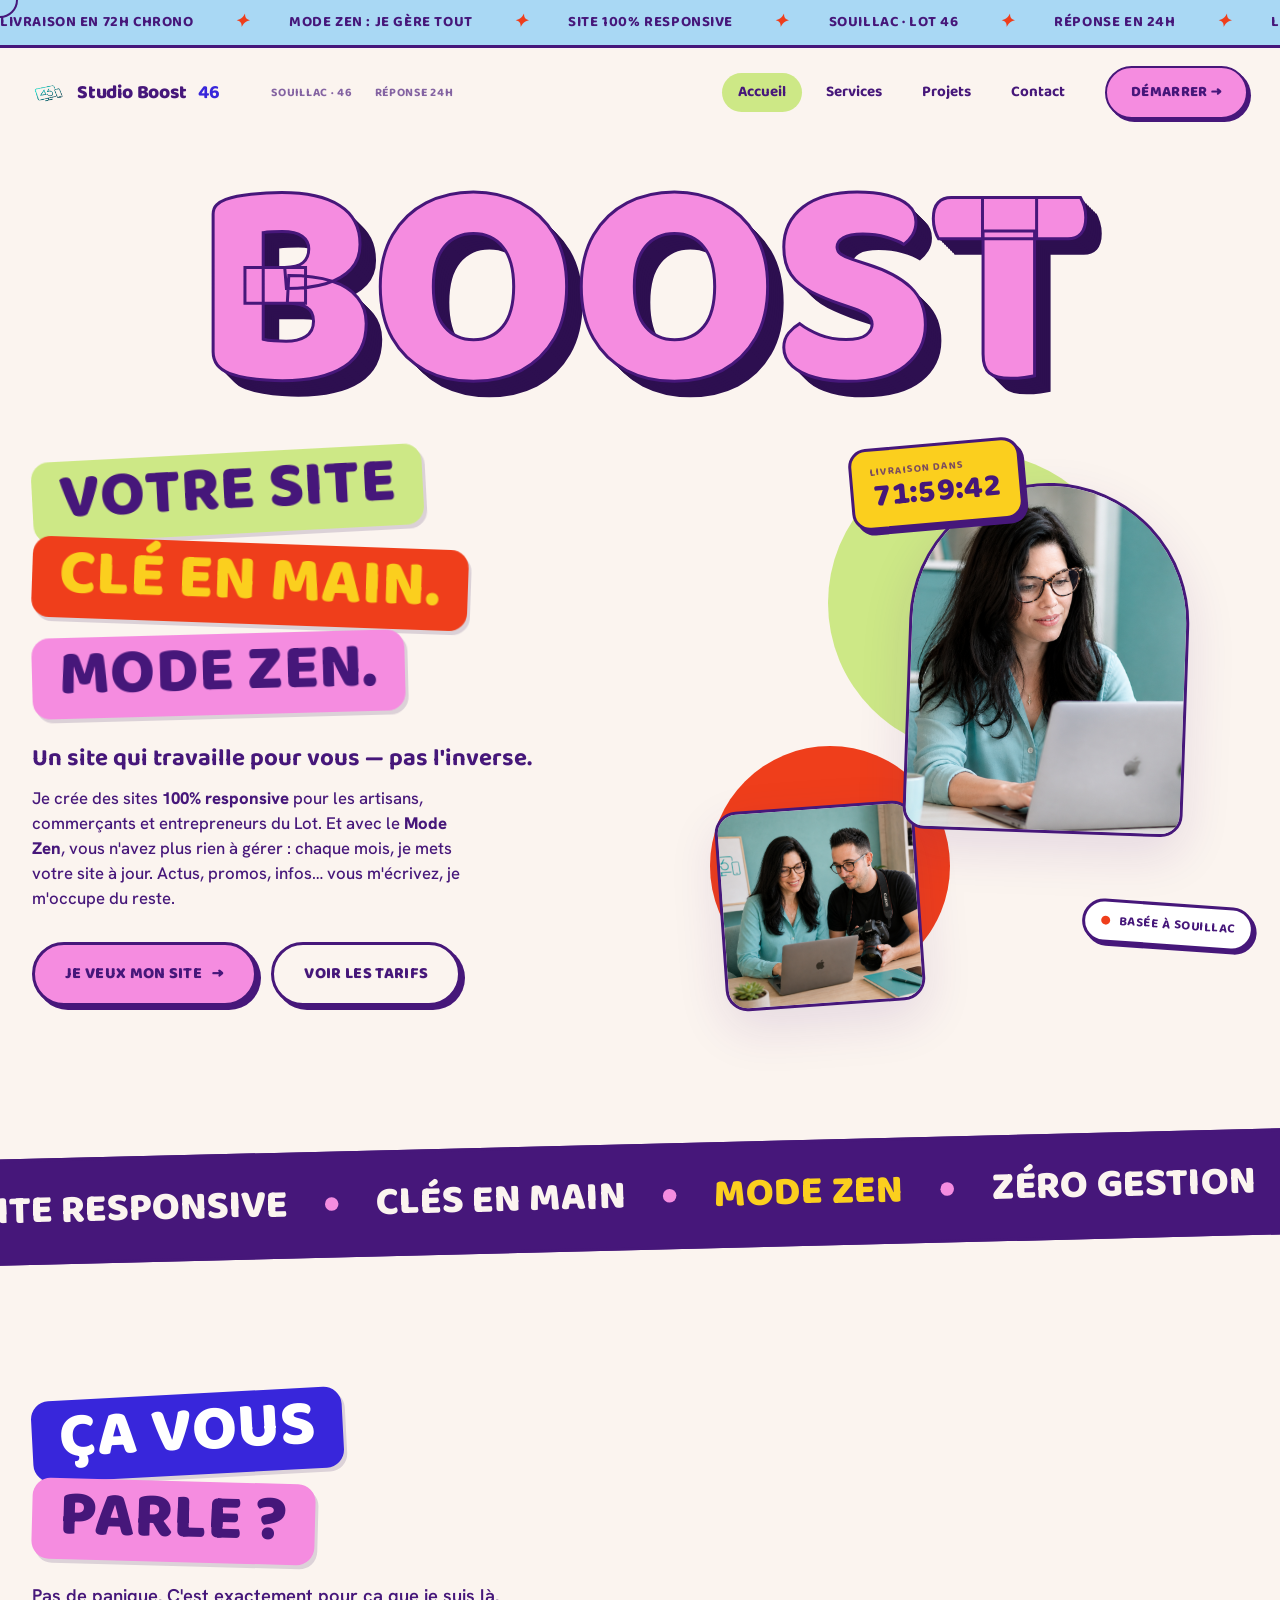
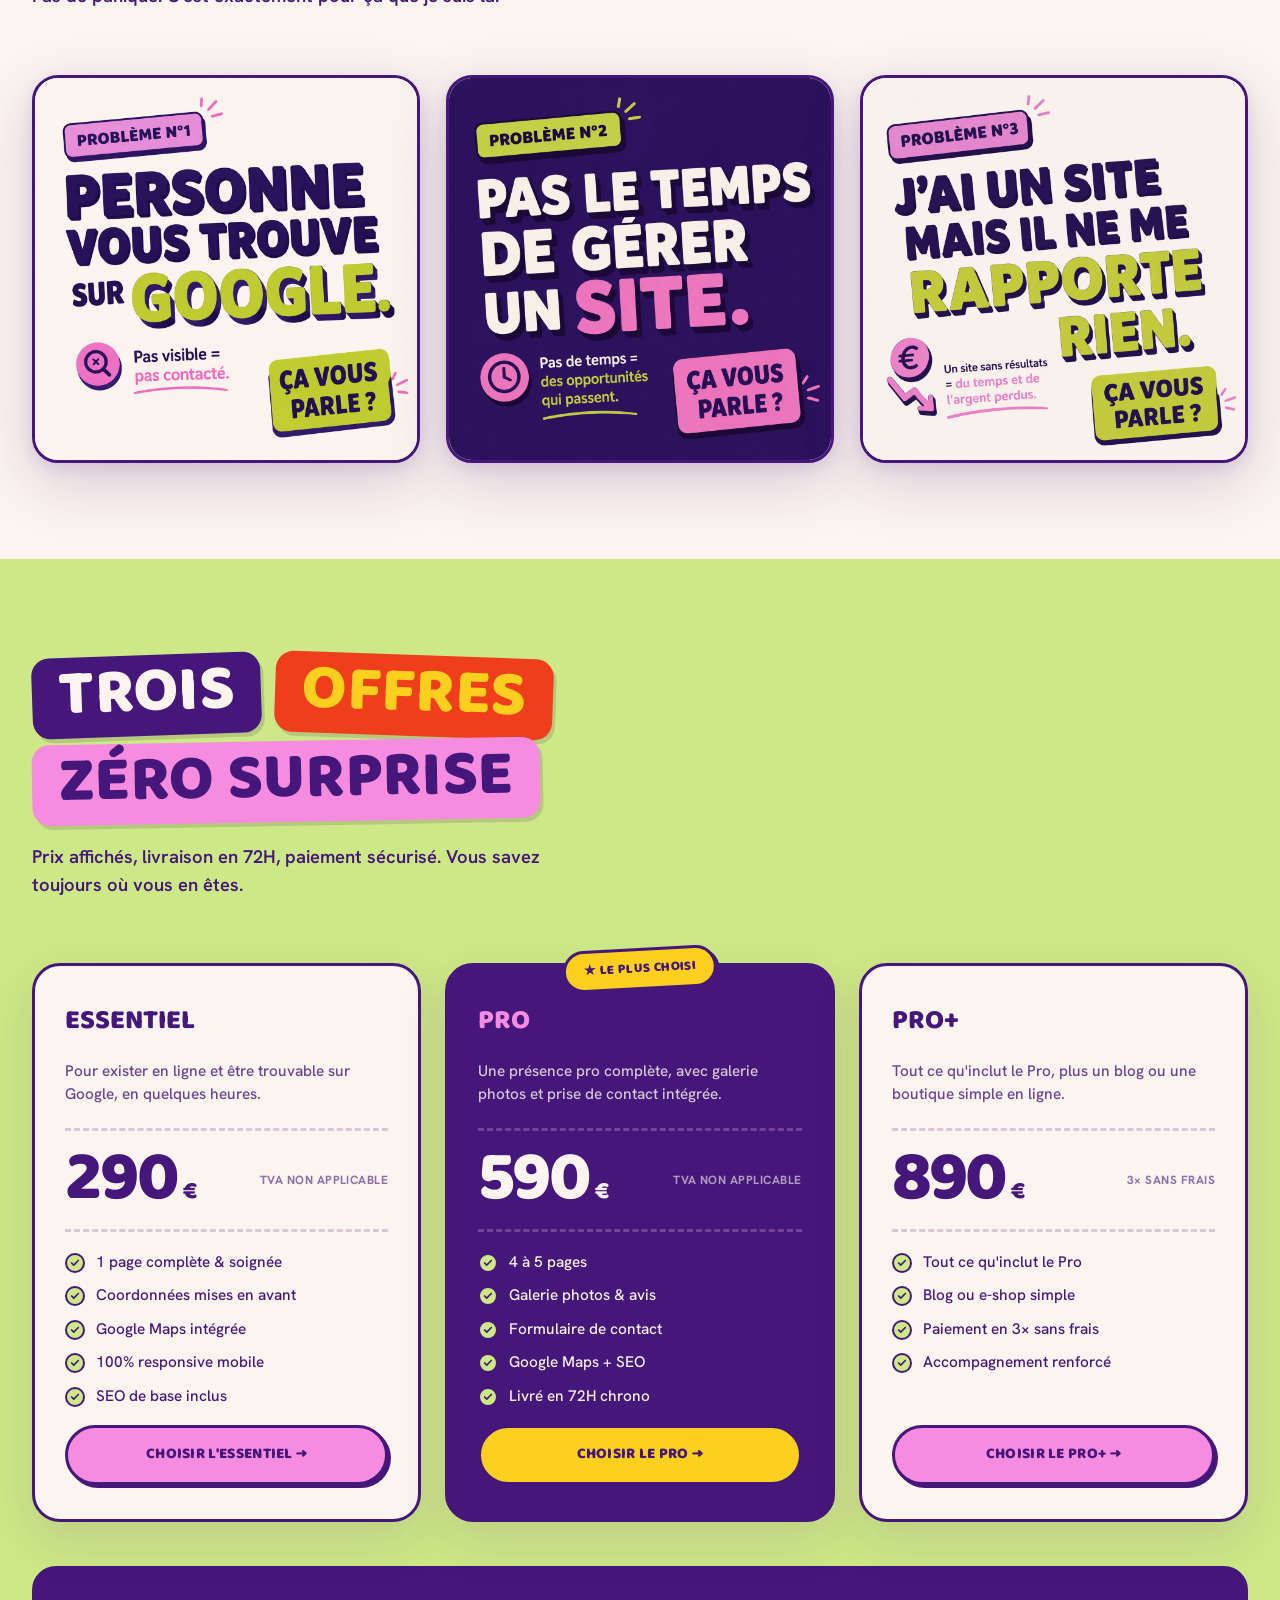
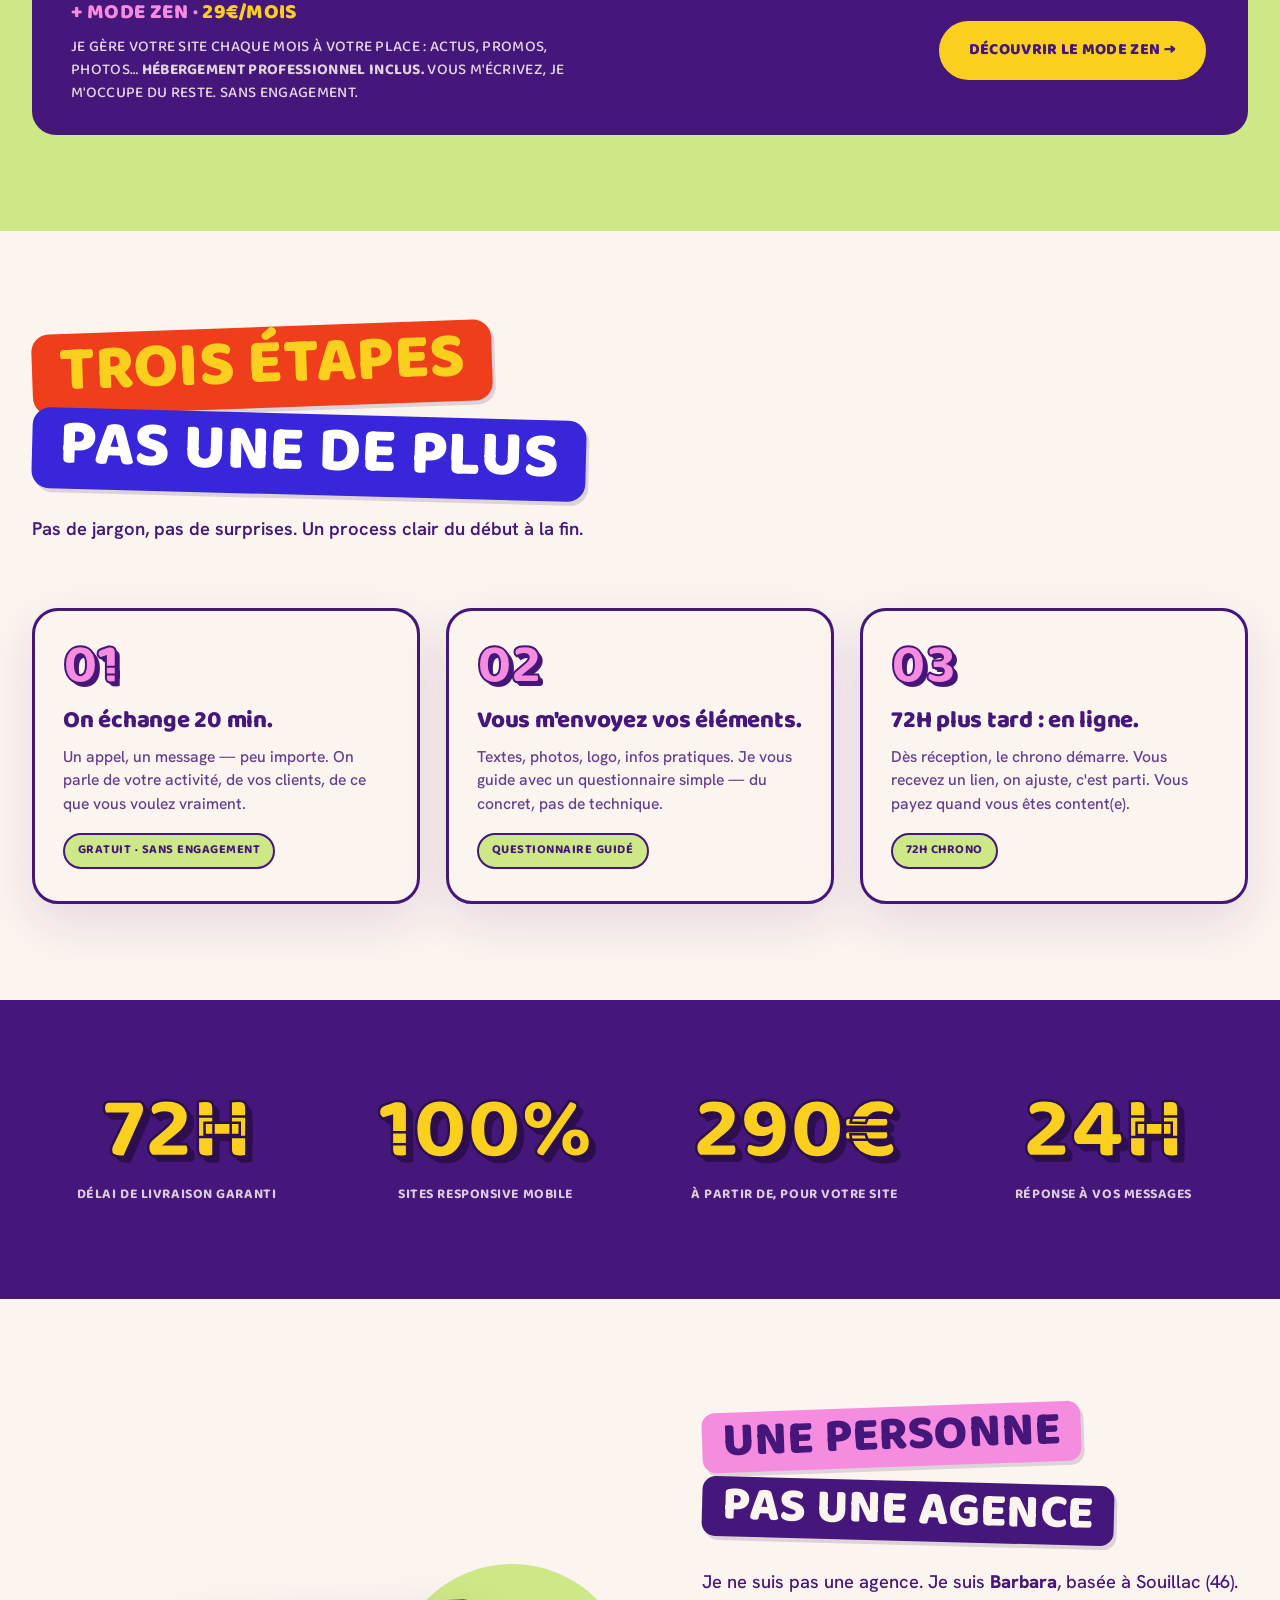
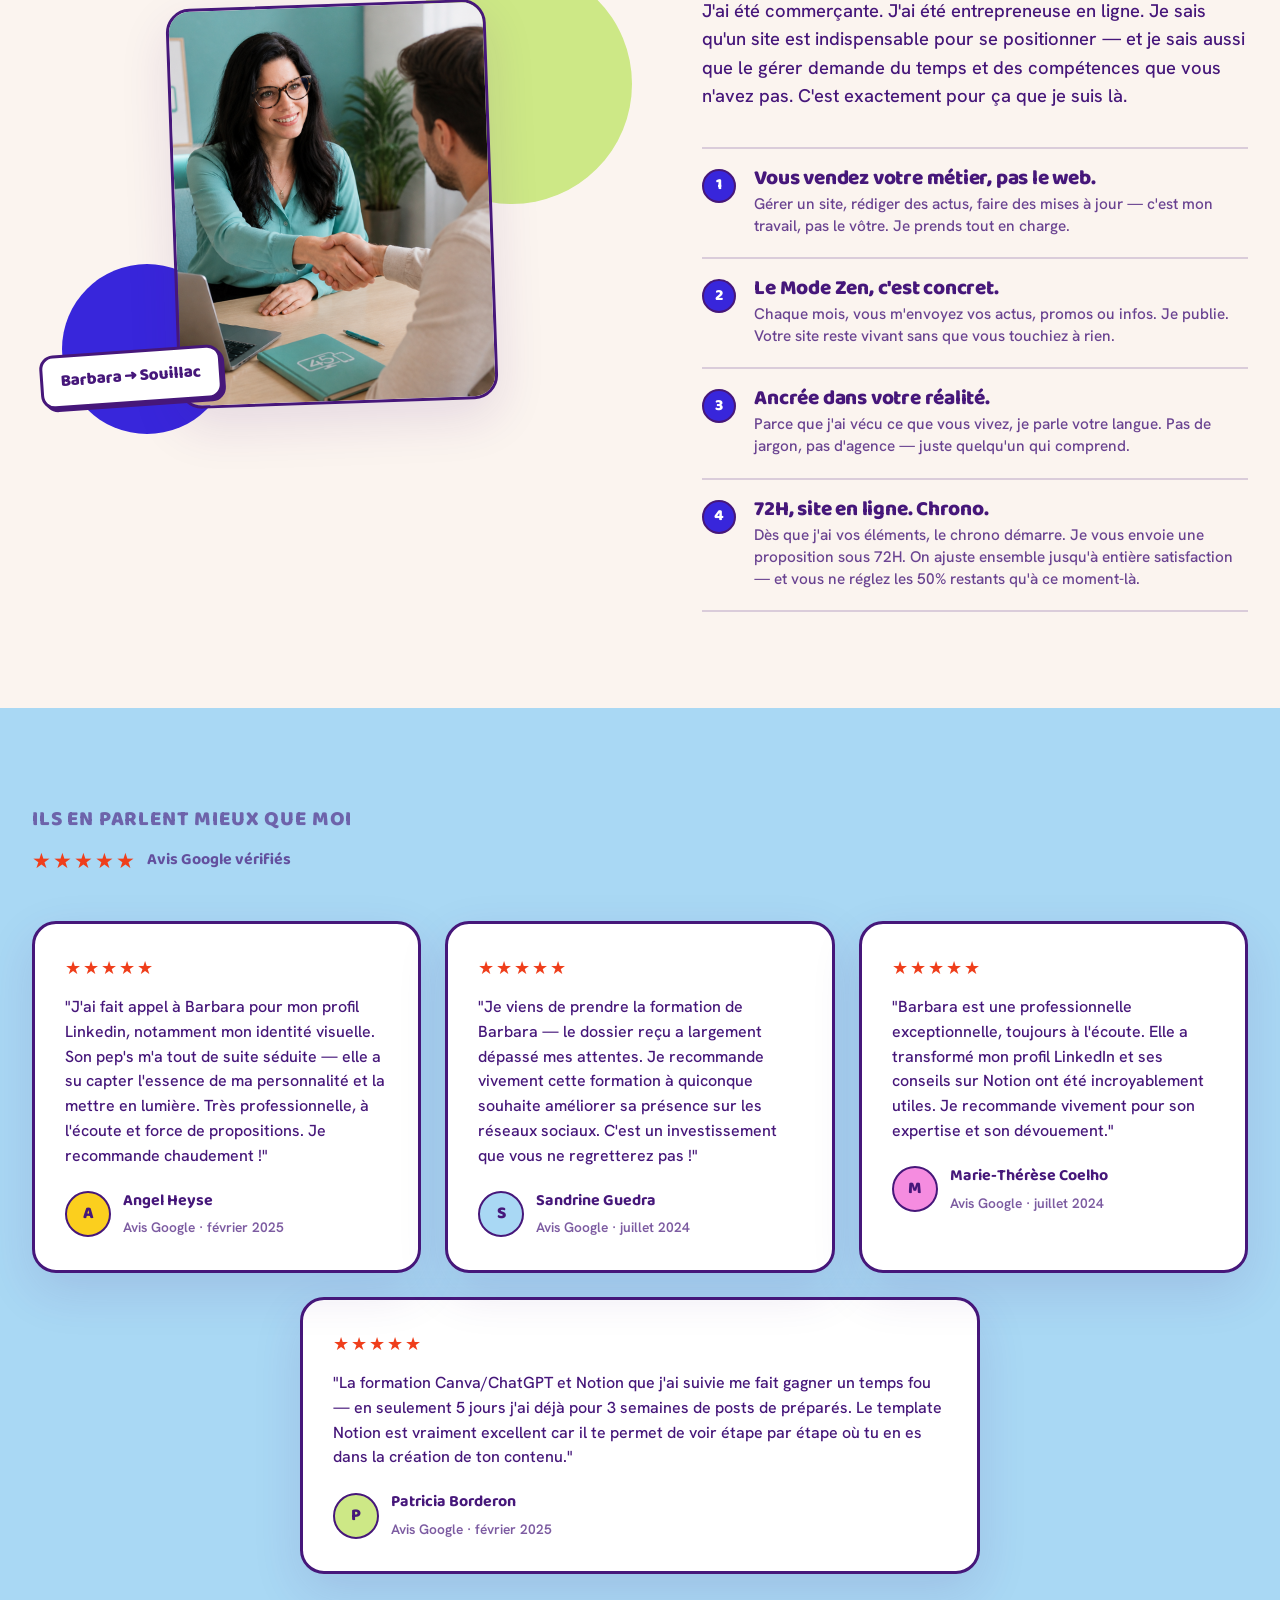
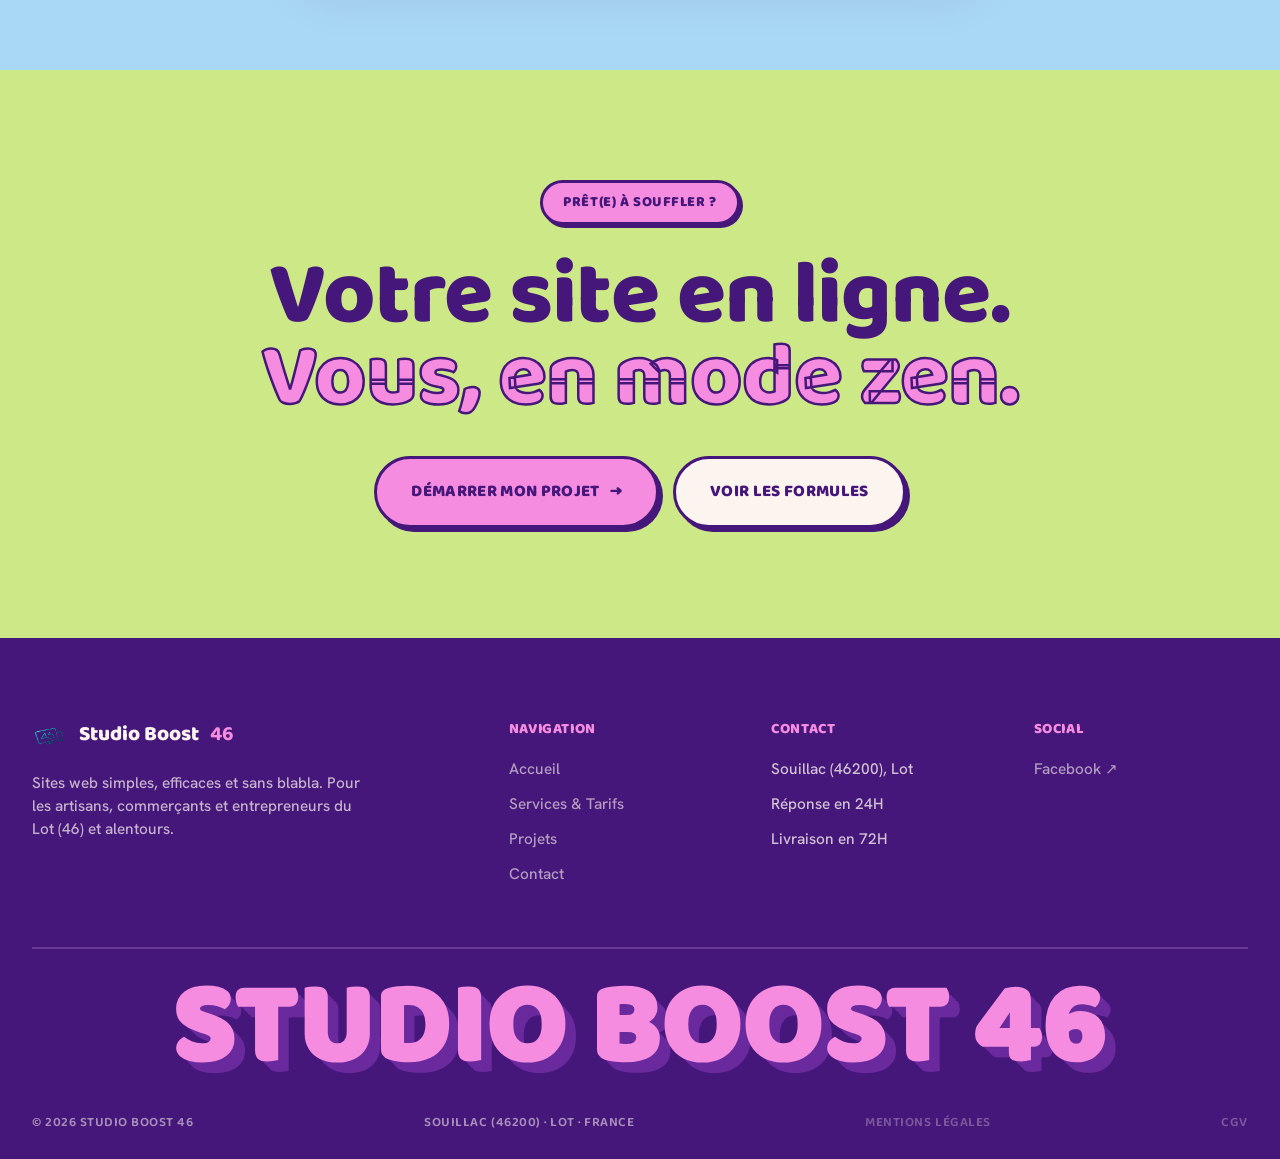
==== commit 4658b10a: "Avis Google réels, mentions légales design fixé, ombre formules, BoxFitGym - Remplace les faux témoi" ====
--- a/index.html
+++ b/index.html
@@ -227,11 +227,18 @@
   </div>
 </section>
 
-<section class="temo section--sky">
-  <div class="container">
-    <div class="temo__stars reveal">★★★★★</div>
-    <p class="temo__quote reveal">Barbara a livré mon site en 3 jours, exactement comme promis. Simple, beau, et <em>déjà des appels</em> de nouveaux clients la semaine suivante !</p>
-    <div class="temo__author reveal reveal-d2"><div class="temo__avatar">J</div><div class="who"><strong>Jean-Paul M.</strong><span>Plombier-chauffagiste · Souillac (46)</span></div></div>
+<section class="section section--sky">
+  <div class="container">
+    <div class="sec-head reveal" style="margin-bottom:44px">
+      <p style="font-family:var(--font-display);font-weight:800;font-size:clamp(1.1rem,2vw,1.3rem);text-transform:uppercase;letter-spacing:.04em;color:var(--ink);opacity:.6;margin-bottom:8px">Ils en parlent mieux que moi</p>
+      <div style="display:flex;align-items:center;gap:10px"><span style="color:var(--red);font-size:1.3rem;letter-spacing:2px">★★★★★</span><span style="font-family:var(--font-display);font-weight:700;font-size:1rem;color:var(--ink);opacity:.7">Avis Google vérifiés</span></div>
+    </div>
+    <div class="temo-grid">
+      <div class="tcard reveal"><div class="stars">★★★★★</div><p>"J'ai fait appel à Barbara pour mon profil Linkedin, notamment mon identité visuelle. Son pep's m'a tout de suite séduite — elle a su capter l'essence de ma personnalité et la mettre en lumière. Très professionnelle, à l'écoute et force de propositions. Je recommande chaudement !"</p><div class="who"><div class="av" style="background:var(--yellow)">A</div><div><strong>Angel Heyse</strong><span>Avis Google · février 2025</span></div></div></div>
+      <div class="tcard reveal reveal-d2"><div class="stars">★★★★★</div><p>"Je viens de prendre la formation de Barbara — le dossier reçu a largement dépassé mes attentes. Je recommande vivement cette formation à quiconque souhaite améliorer sa présence sur les réseaux sociaux. C'est un investissement que vous ne regretterez pas !"</p><div class="who"><div class="av" style="background:var(--sky)">S</div><div><strong>Sandrine Guedra</strong><span>Avis Google · juillet 2024</span></div></div></div>
+      <div class="tcard reveal reveal-d3"><div class="stars">★★★★★</div><p>"Barbara est une professionnelle exceptionnelle, toujours à l'écoute. Elle a transformé mon profil LinkedIn et ses conseils sur Notion ont été incroyablement utiles. Je recommande vivement pour son expertise et son dévouement."</p><div class="who"><div class="av" style="background:var(--pink)">M</div><div><strong>Marie-Thérèse Coelho</strong><span>Avis Google · juillet 2024</span></div></div></div>
+    </div>
+    <div class="tcard reveal" style="margin-top:24px;max-width:680px;margin-left:auto;margin-right:auto"><div class="stars">★★★★★</div><p>"La formation Canva/ChatGPT et Notion que j'ai suivie me fait gagner un temps fou — en seulement 5 jours j'ai déjà pour 3 semaines de posts de préparés. Le template Notion est vraiment excellent car il te permet de voir étape par étape où tu en es dans la création de ton contenu."</p><div class="who"><div class="av" style="background:var(--lime)">P</div><div><strong>Patricia Borderon</strong><span>Avis Google · février 2025</span></div></div></div>
   </div>
 </section>
 
--- a/style.css
+++ b/style.css
@@ -146,8 +146,8 @@
 
 /* PRICING */
 .pricing{display:grid;grid-template-columns:repeat(3,1fr);gap:24px;align-items:stretch}
-.formula{position:relative;background:var(--cream);border:3px solid var(--ink);border-radius:28px;padding:34px 30px;display:flex;flex-direction:column;gap:18px;box-shadow:var(--shadow-card);transition:transform .35s var(--pop)}
-.formula:hover{transform:translateY(-8px)}
+.formula{position:relative;background:var(--cream);border:3px solid var(--ink);border-radius:28px;padding:34px 30px;display:flex;flex-direction:column;gap:18px;box-shadow:var(--shadow-card);transition:transform .35s var(--pop),box-shadow .35s var(--pop)}
+.formula:hover{transform:translateY(-8px);box-shadow:0 32px 70px rgba(70,23,122,.22)}
 .formula--star{background:var(--ink);color:var(--cream)}
 .formula__badge{position:absolute;top:-18px;left:50%;transform:translateX(-50%) rotate(-3deg);font-family:var(--font-display);font-weight:800;font-size:.82rem;text-transform:uppercase;letter-spacing:.03em;background:var(--yellow);color:var(--ink);padding:8px 18px;border-radius:100px;border:3px solid var(--ink);box-shadow:3px 3px 0 var(--ink);white-space:nowrap}
 .formula__name{font-family:var(--font-display);font-weight:800;font-size:1.7rem;text-transform:uppercase;color:var(--ink)}
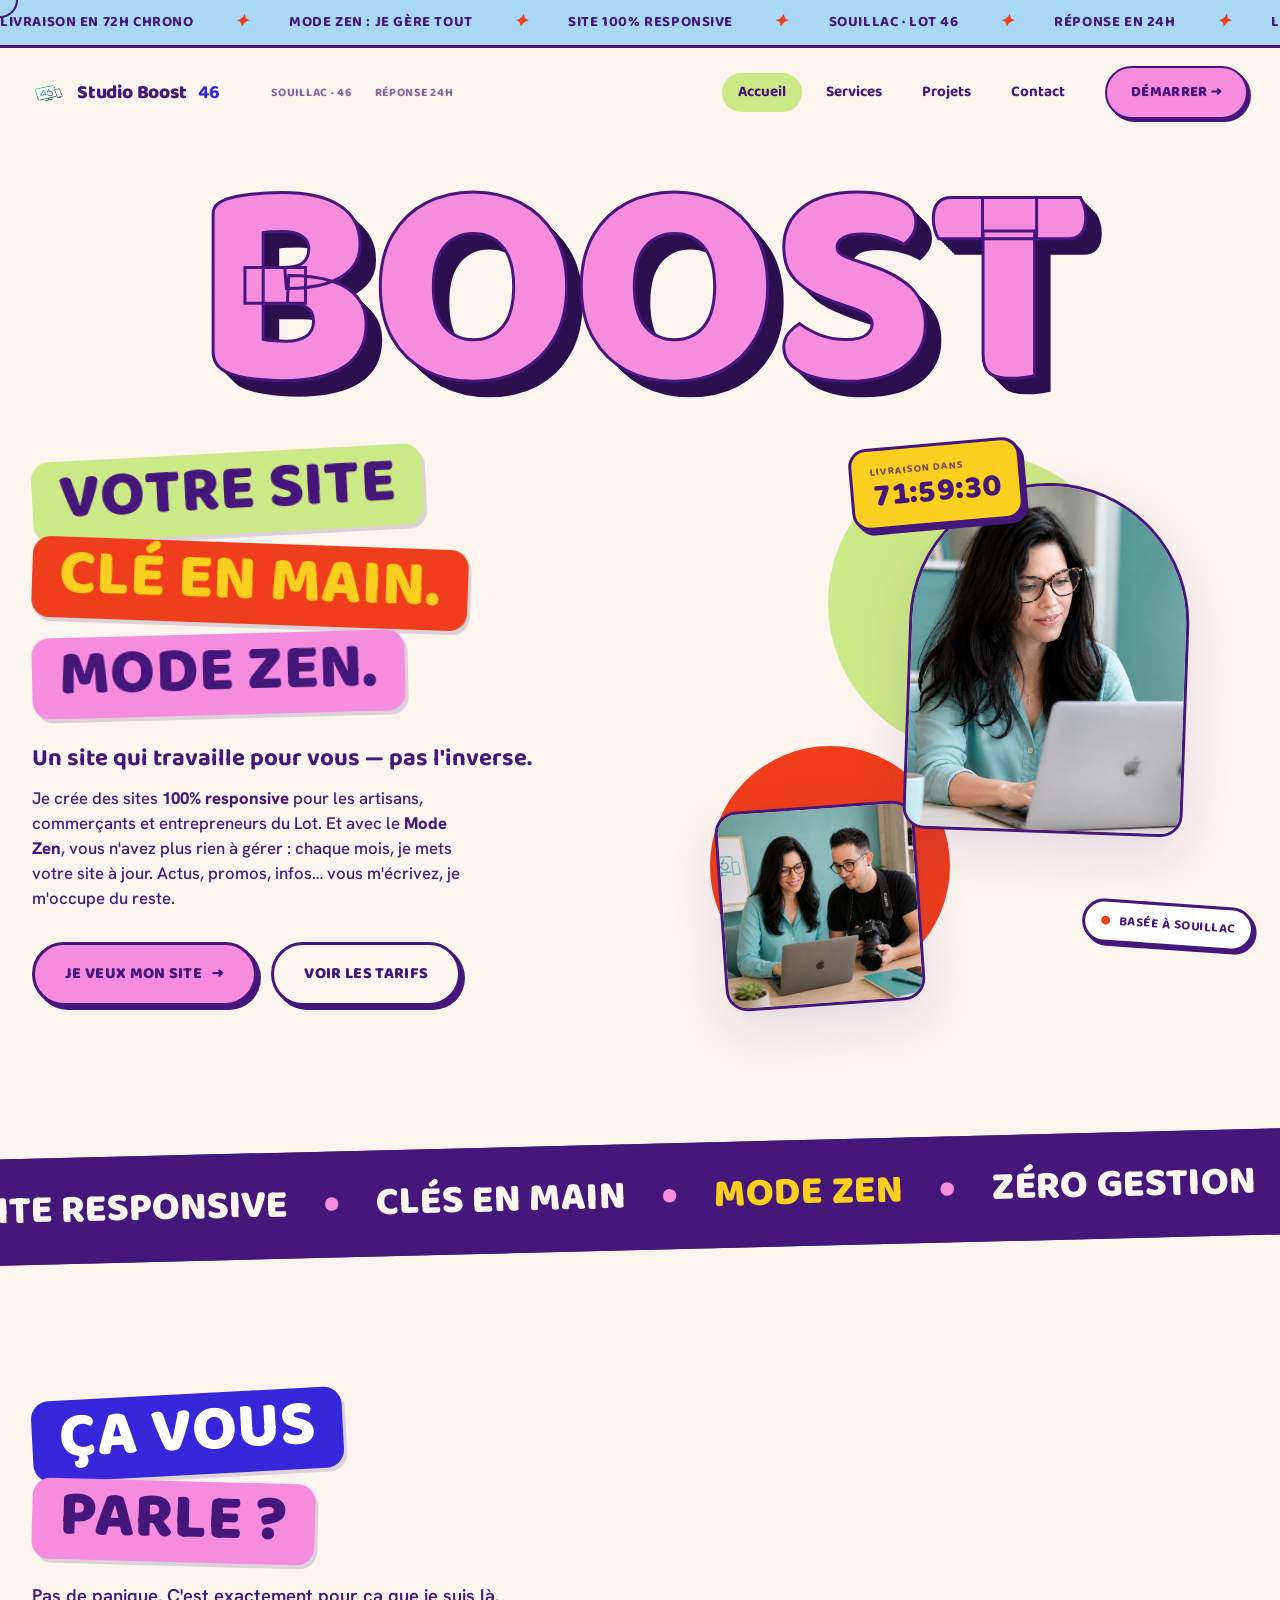
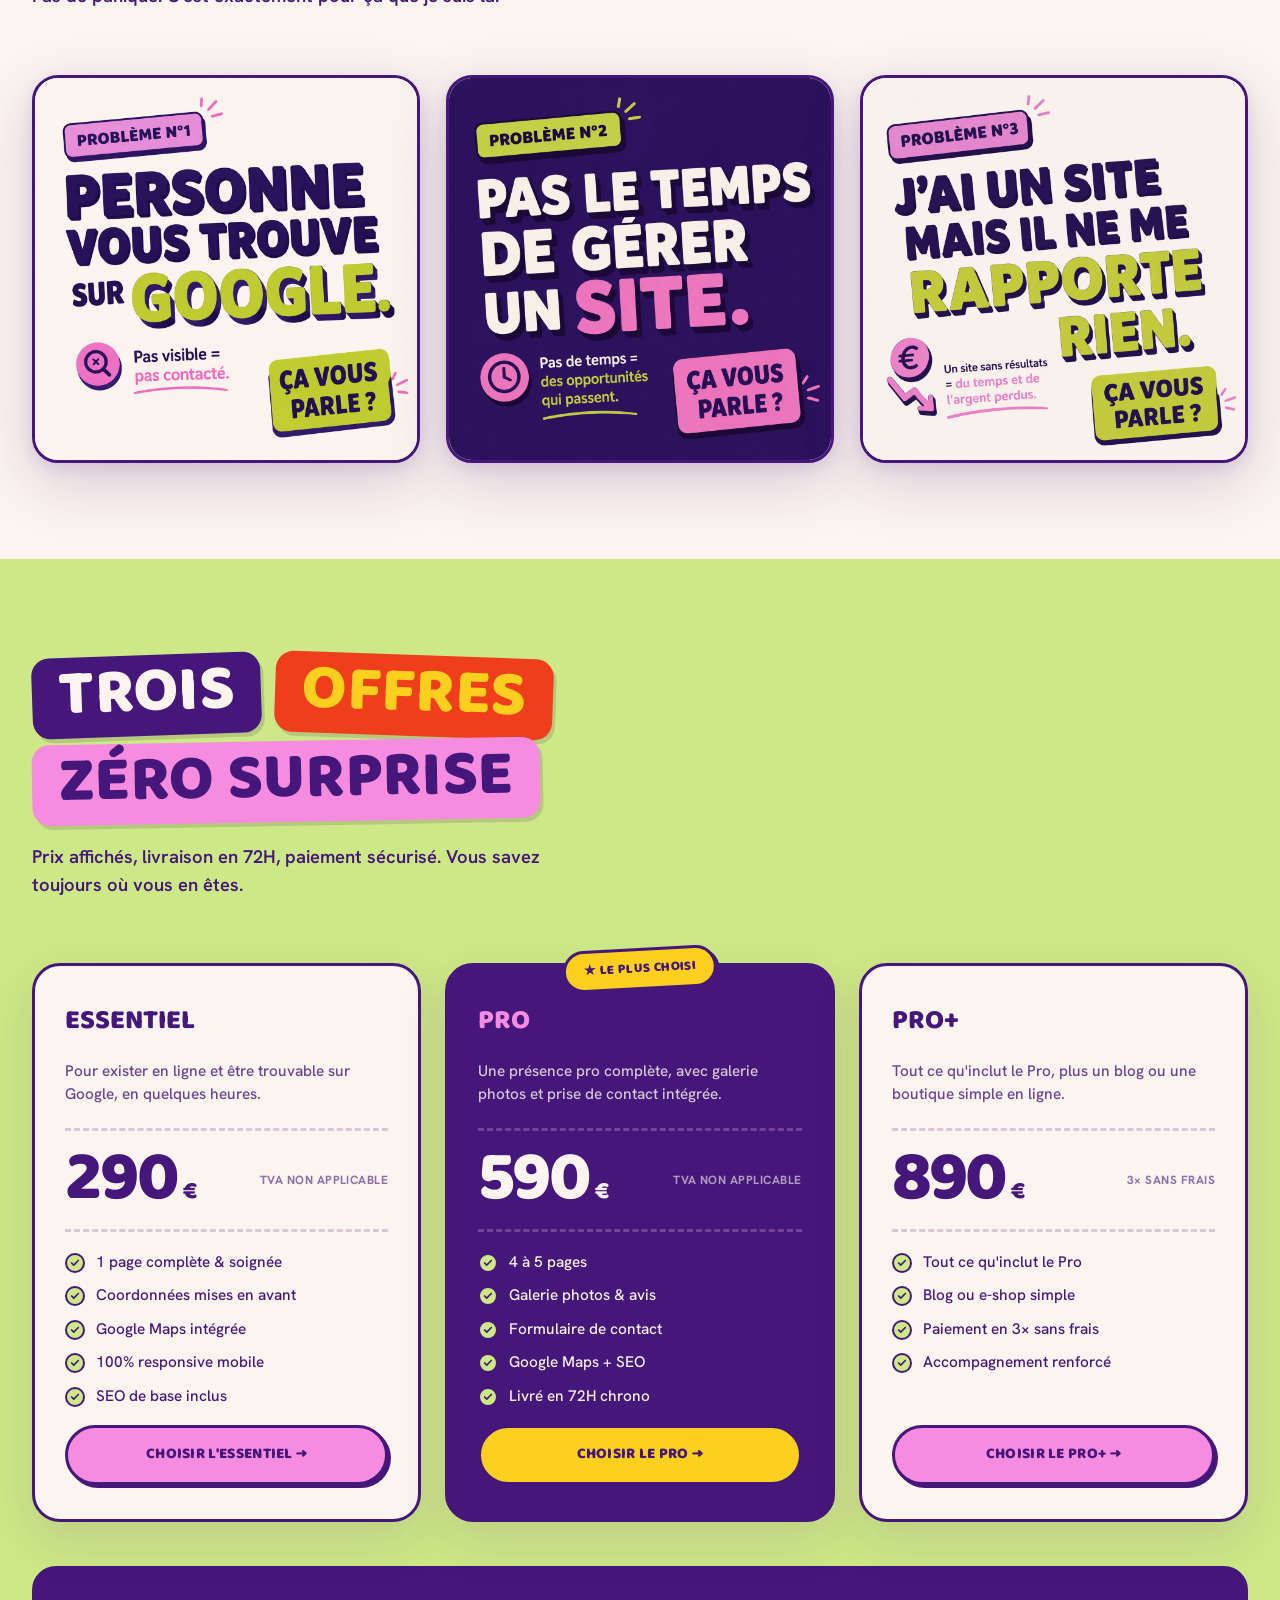
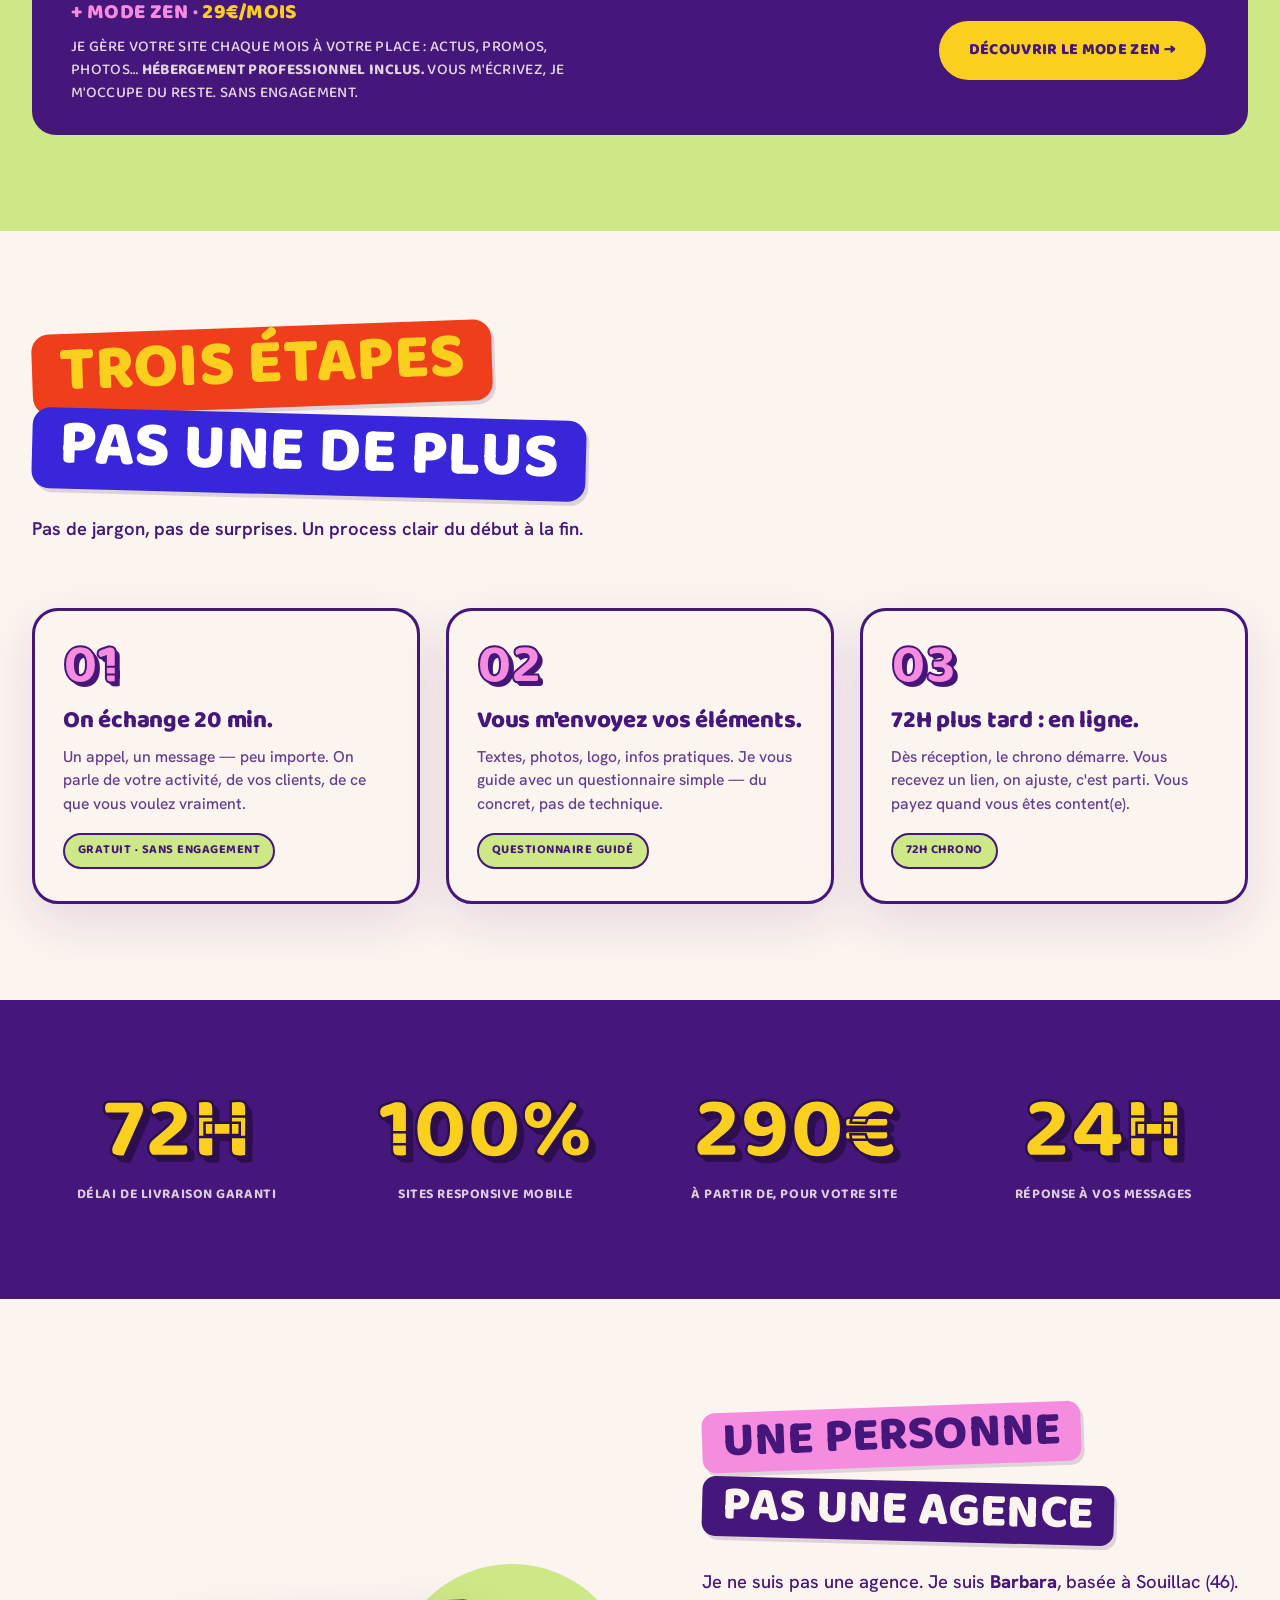
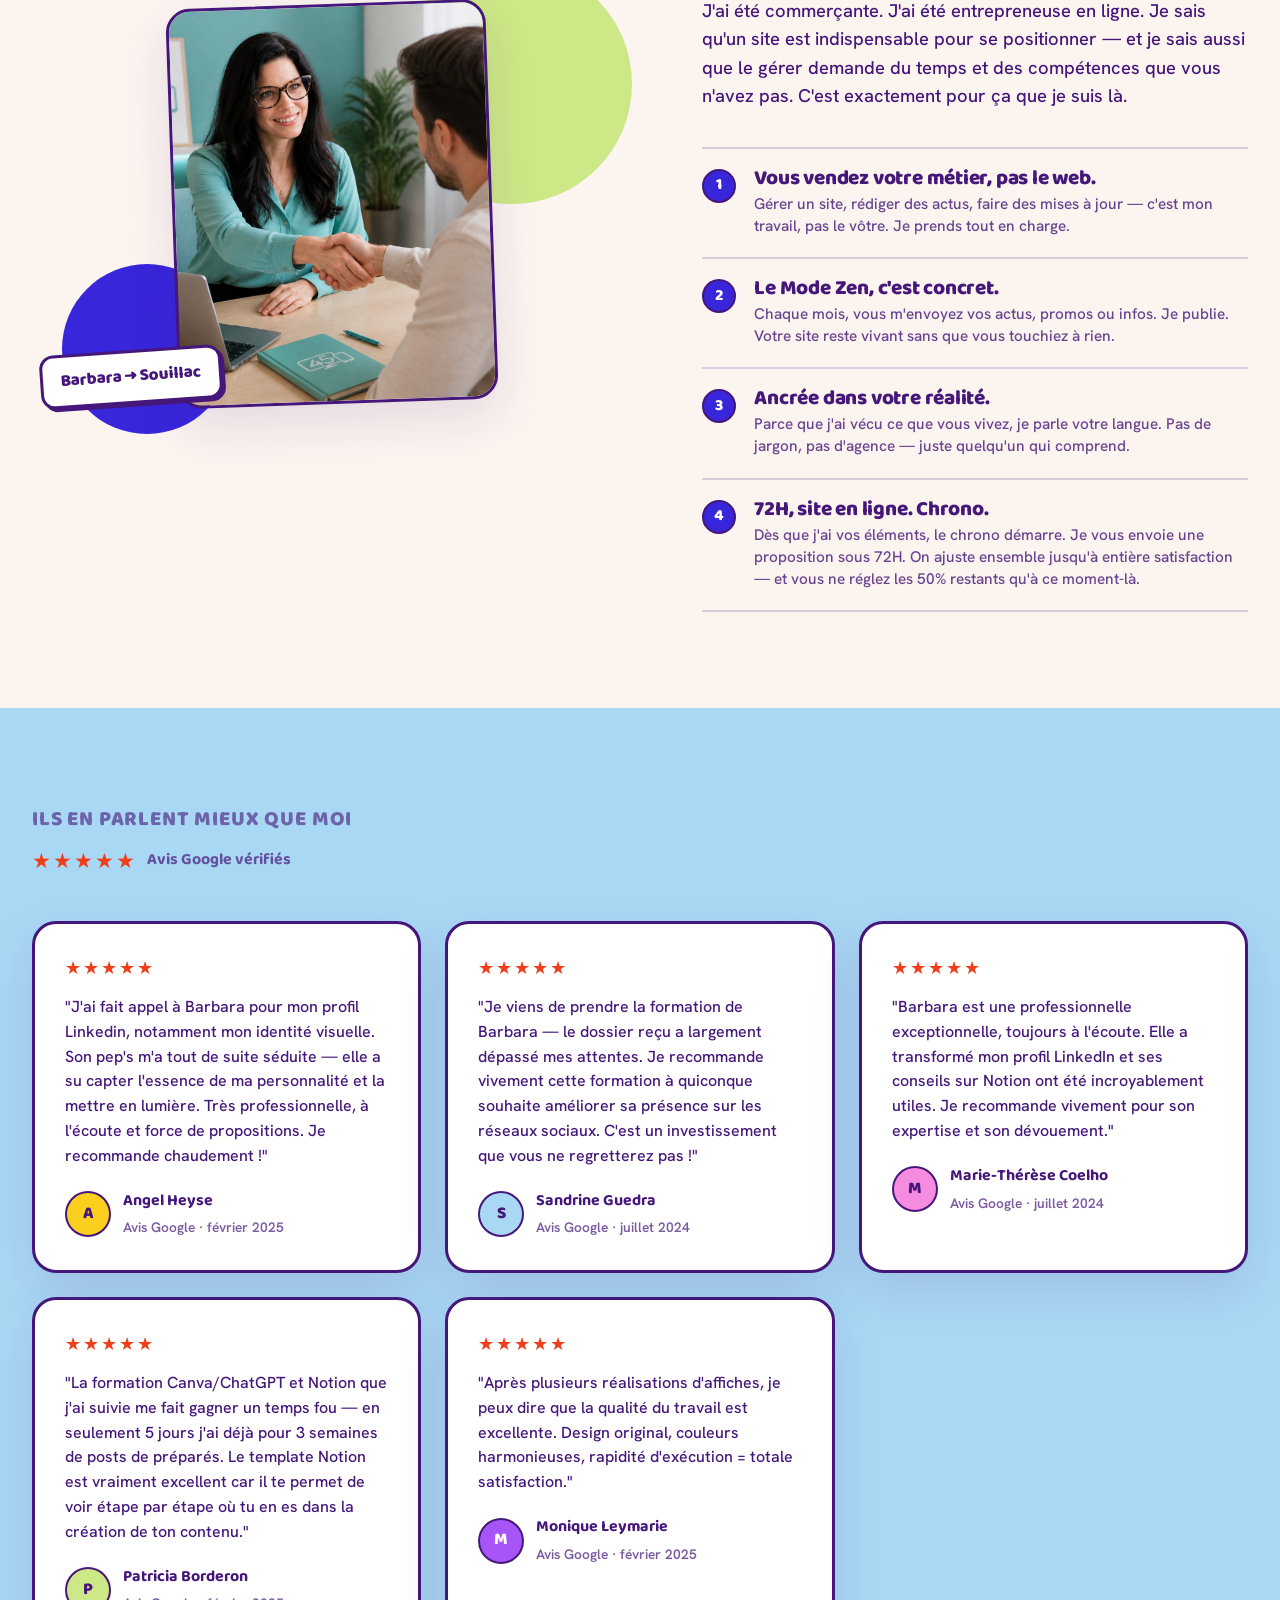
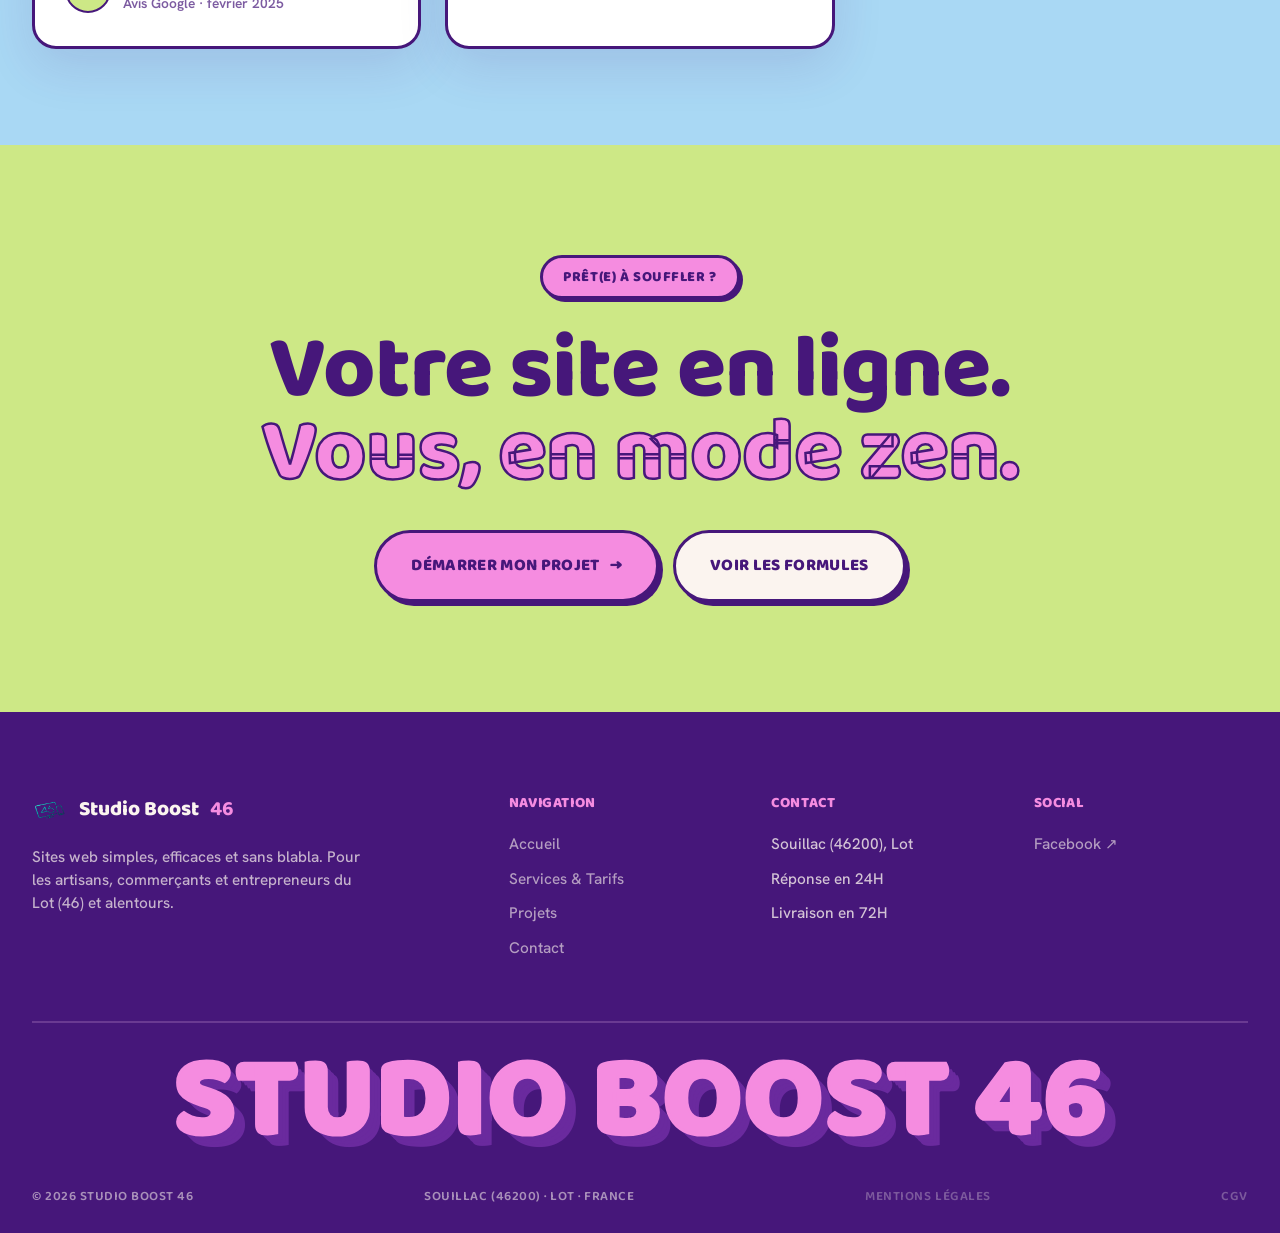
==== commit 9ee8d84d: "Ajoute l'avis Google de Monique Leymarie + Patricia Borderon sur les deux pages Co-Authored-By: Clau" ====
--- a/index.html
+++ b/index.html
@@ -238,7 +238,10 @@
       <div class="tcard reveal reveal-d2"><div class="stars">★★★★★</div><p>"Je viens de prendre la formation de Barbara — le dossier reçu a largement dépassé mes attentes. Je recommande vivement cette formation à quiconque souhaite améliorer sa présence sur les réseaux sociaux. C'est un investissement que vous ne regretterez pas !"</p><div class="who"><div class="av" style="background:var(--sky)">S</div><div><strong>Sandrine Guedra</strong><span>Avis Google · juillet 2024</span></div></div></div>
       <div class="tcard reveal reveal-d3"><div class="stars">★★★★★</div><p>"Barbara est une professionnelle exceptionnelle, toujours à l'écoute. Elle a transformé mon profil LinkedIn et ses conseils sur Notion ont été incroyablement utiles. Je recommande vivement pour son expertise et son dévouement."</p><div class="who"><div class="av" style="background:var(--pink)">M</div><div><strong>Marie-Thérèse Coelho</strong><span>Avis Google · juillet 2024</span></div></div></div>
     </div>
-    <div class="tcard reveal" style="margin-top:24px;max-width:680px;margin-left:auto;margin-right:auto"><div class="stars">★★★★★</div><p>"La formation Canva/ChatGPT et Notion que j'ai suivie me fait gagner un temps fou — en seulement 5 jours j'ai déjà pour 3 semaines de posts de préparés. Le template Notion est vraiment excellent car il te permet de voir étape par étape où tu en es dans la création de ton contenu."</p><div class="who"><div class="av" style="background:var(--lime)">P</div><div><strong>Patricia Borderon</strong><span>Avis Google · février 2025</span></div></div></div>
+    <div class="temo-grid" style="margin-top:24px">
+      <div class="tcard reveal"><div class="stars">★★★★★</div><p>"La formation Canva/ChatGPT et Notion que j'ai suivie me fait gagner un temps fou — en seulement 5 jours j'ai déjà pour 3 semaines de posts de préparés. Le template Notion est vraiment excellent car il te permet de voir étape par étape où tu en es dans la création de ton contenu."</p><div class="who"><div class="av" style="background:var(--lime)">P</div><div><strong>Patricia Borderon</strong><span>Avis Google · février 2025</span></div></div></div>
+      <div class="tcard reveal reveal-d2"><div class="stars">★★★★★</div><p>"Après plusieurs réalisations d'affiches, je peux dire que la qualité du travail est excellente. Design original, couleurs harmonieuses, rapidité d'exécution = totale satisfaction."</p><div class="who"><div class="av" style="background:#a855f7;color:#fff">M</div><div><strong>Monique Leymarie</strong><span>Avis Google · février 2025</span></div></div></div>
+    </div>
   </div>
 </section>
 
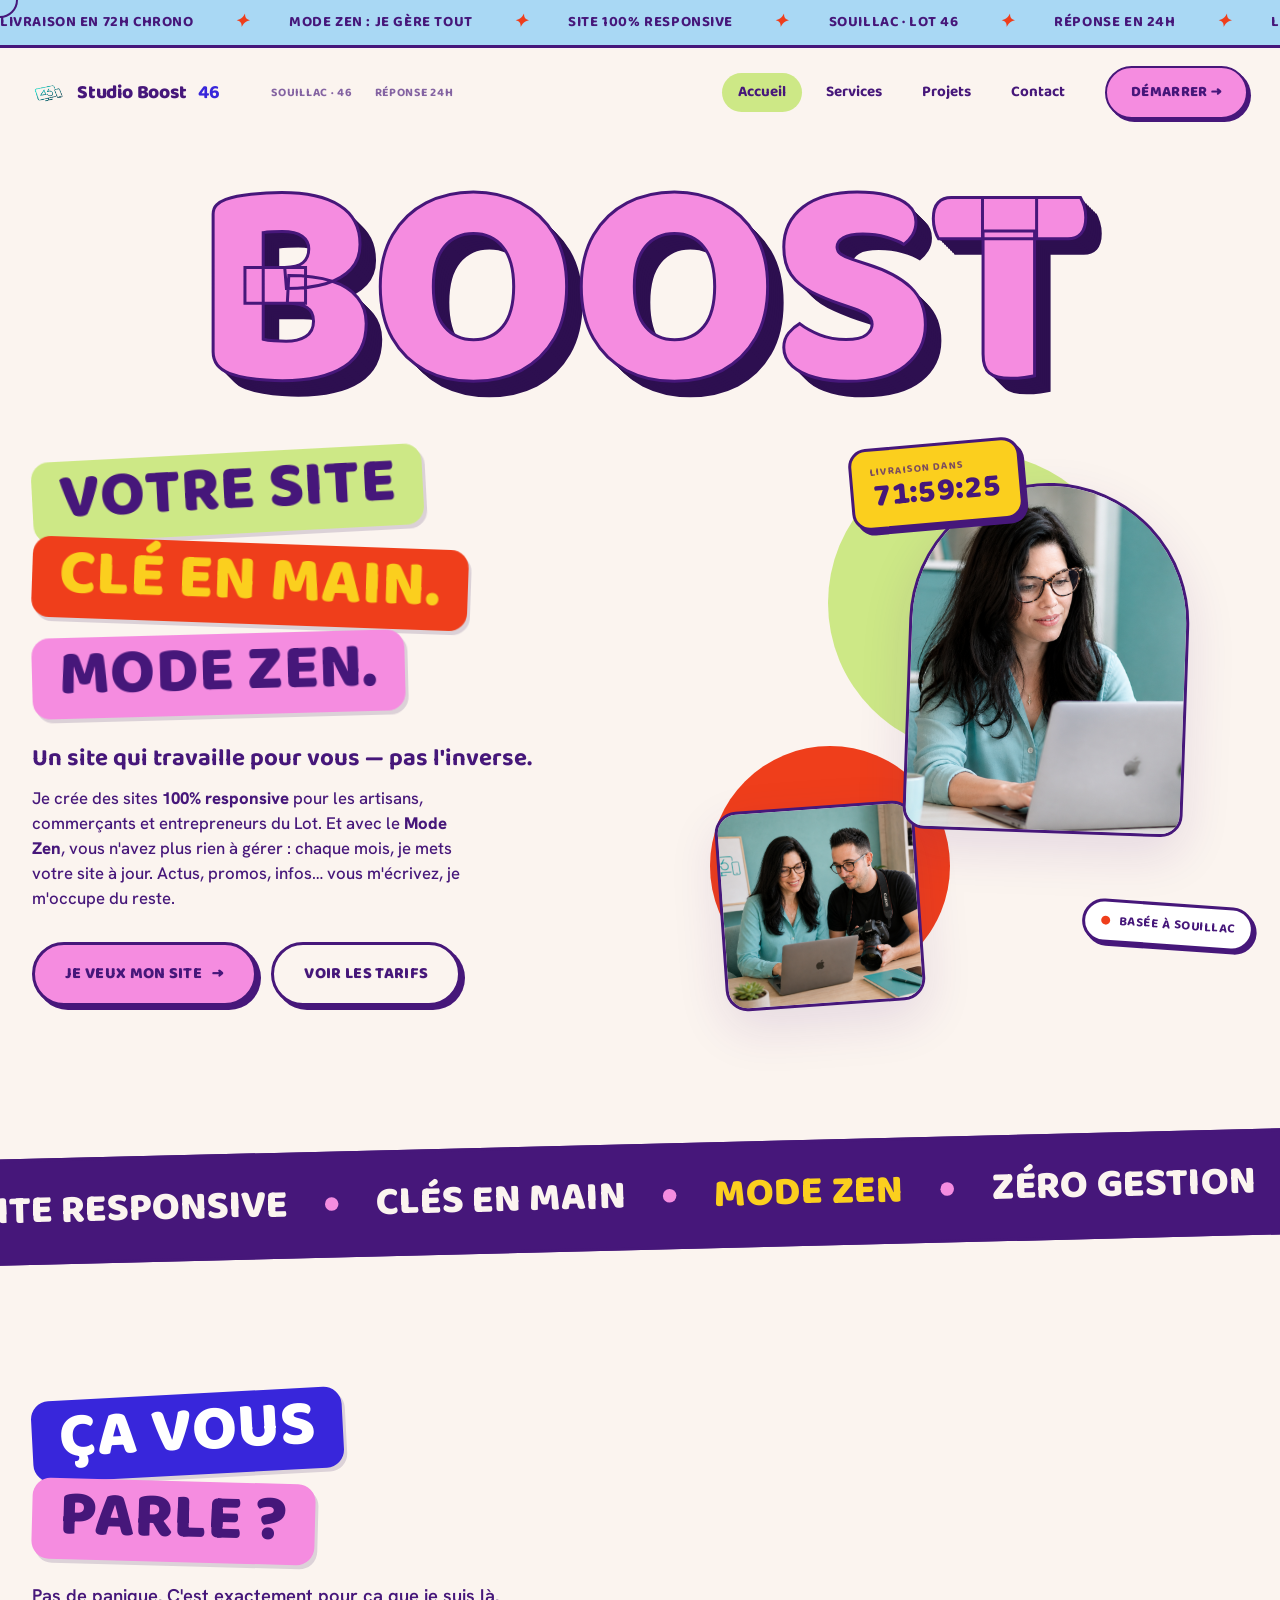
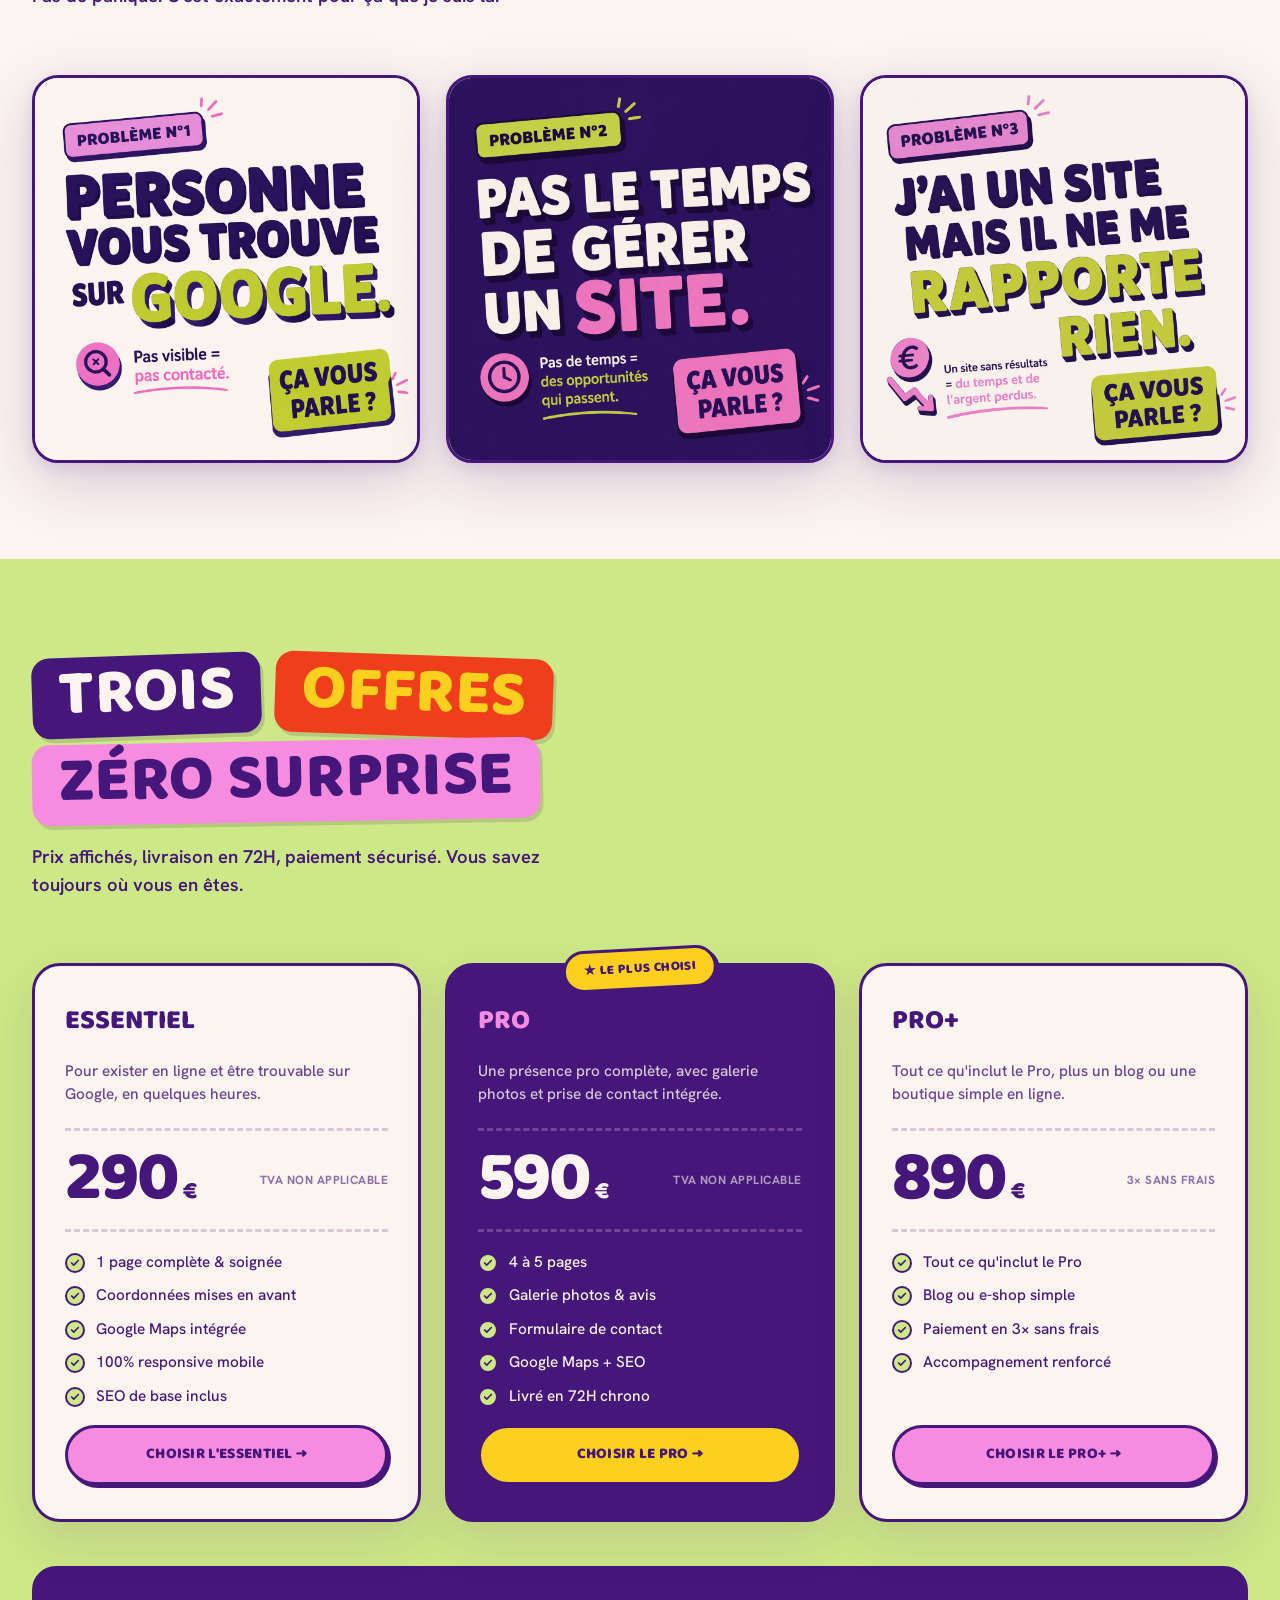
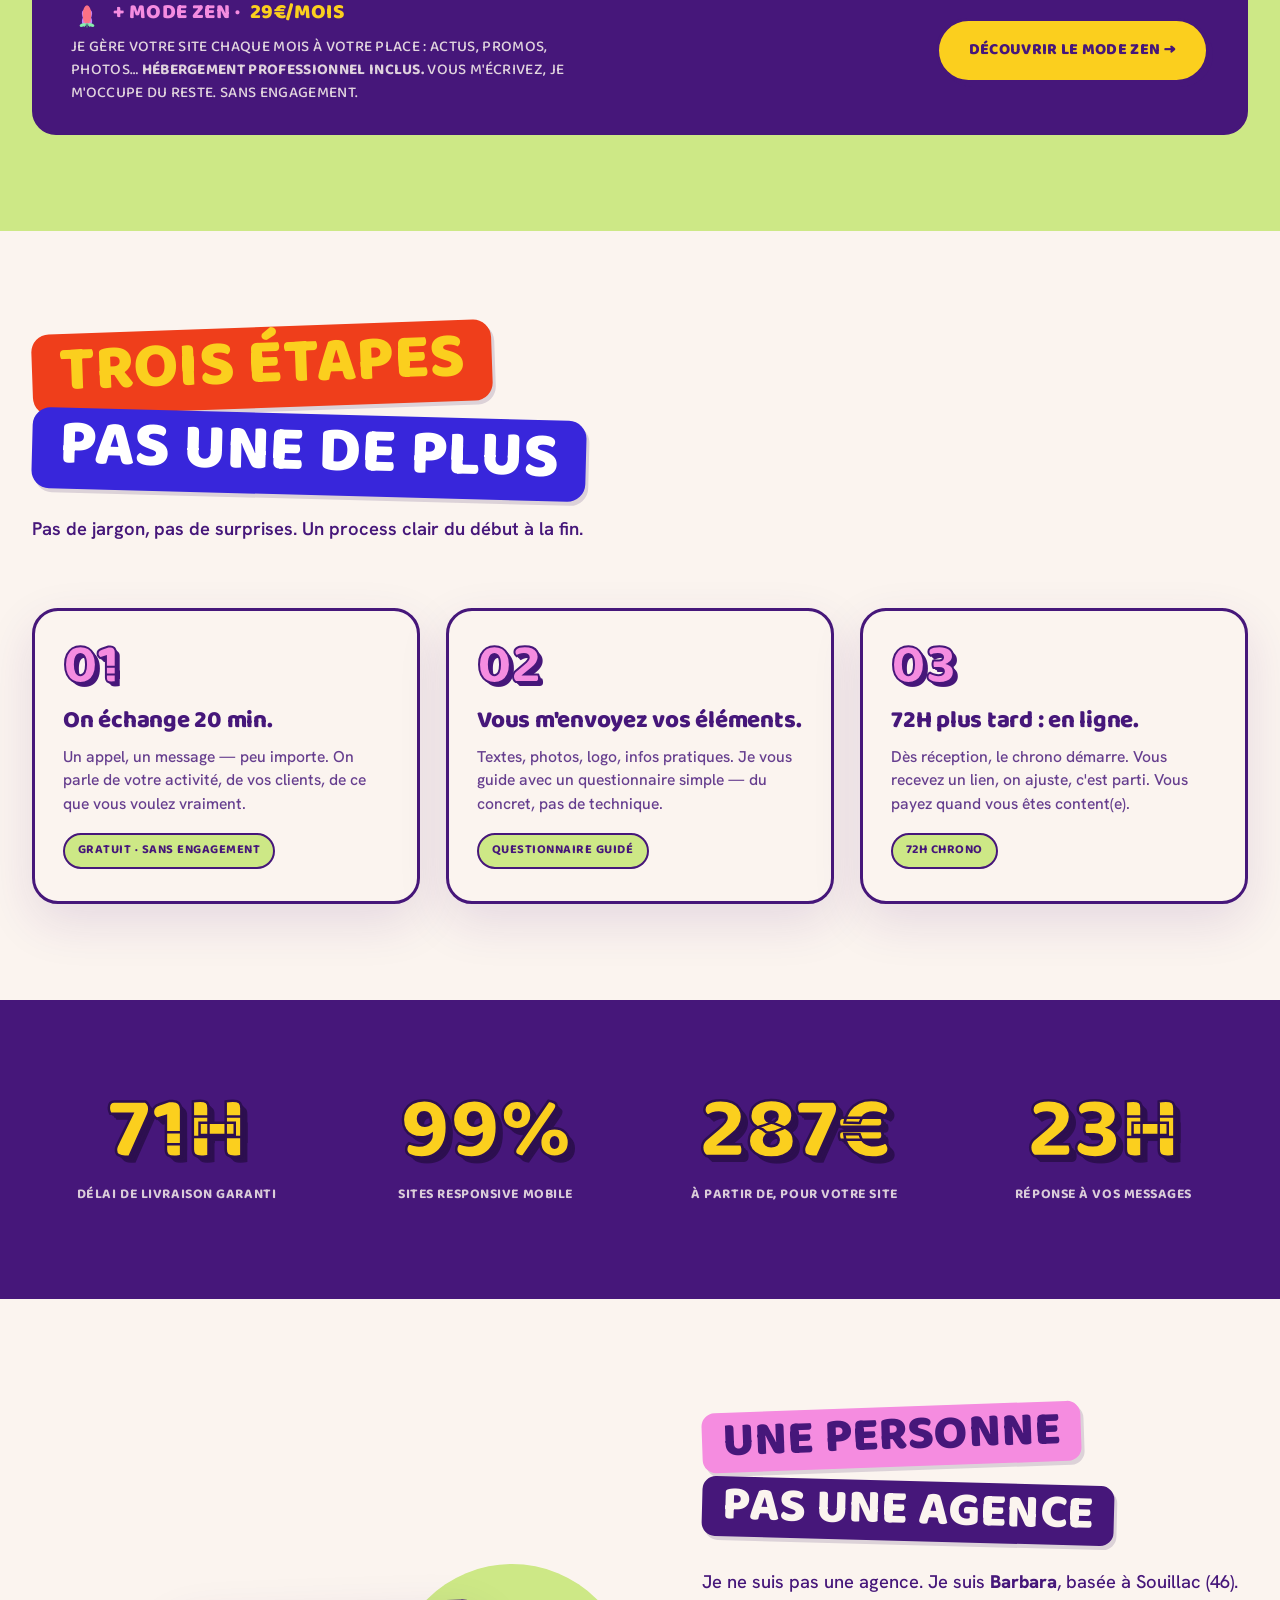
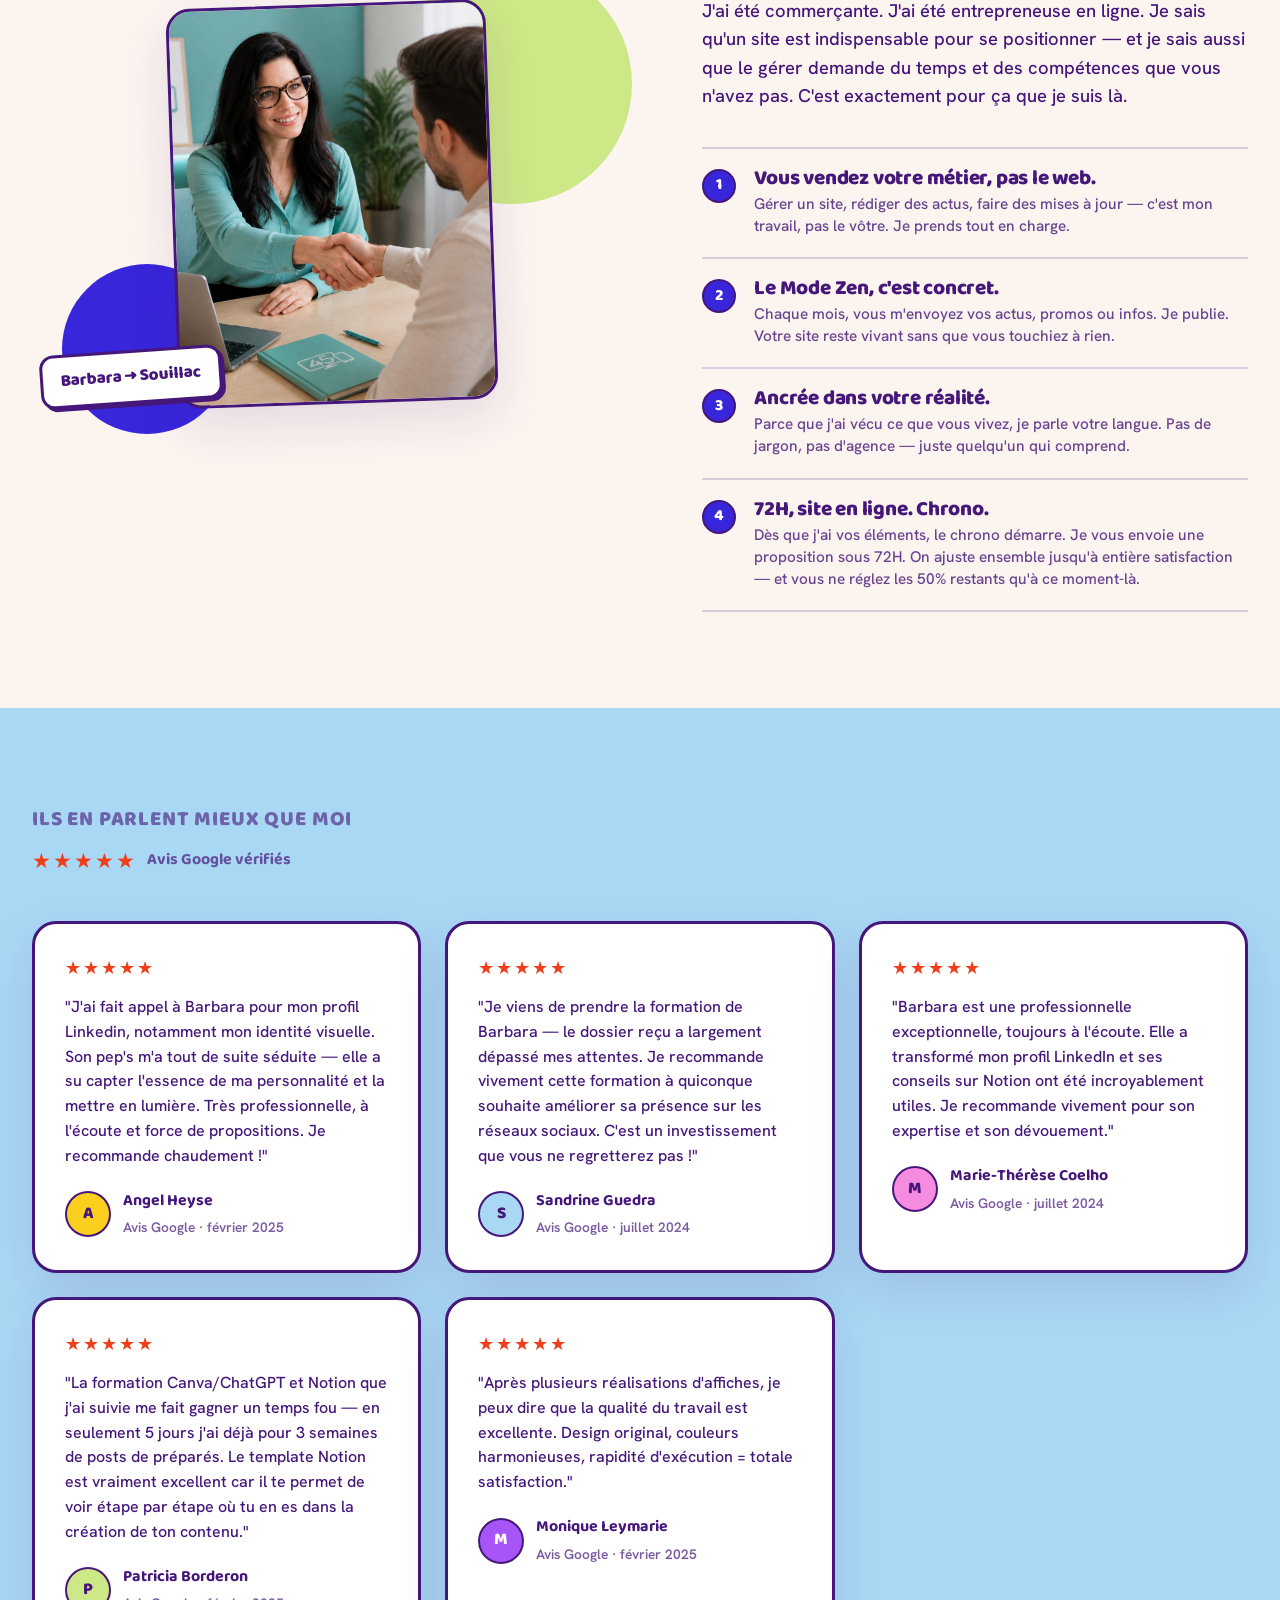
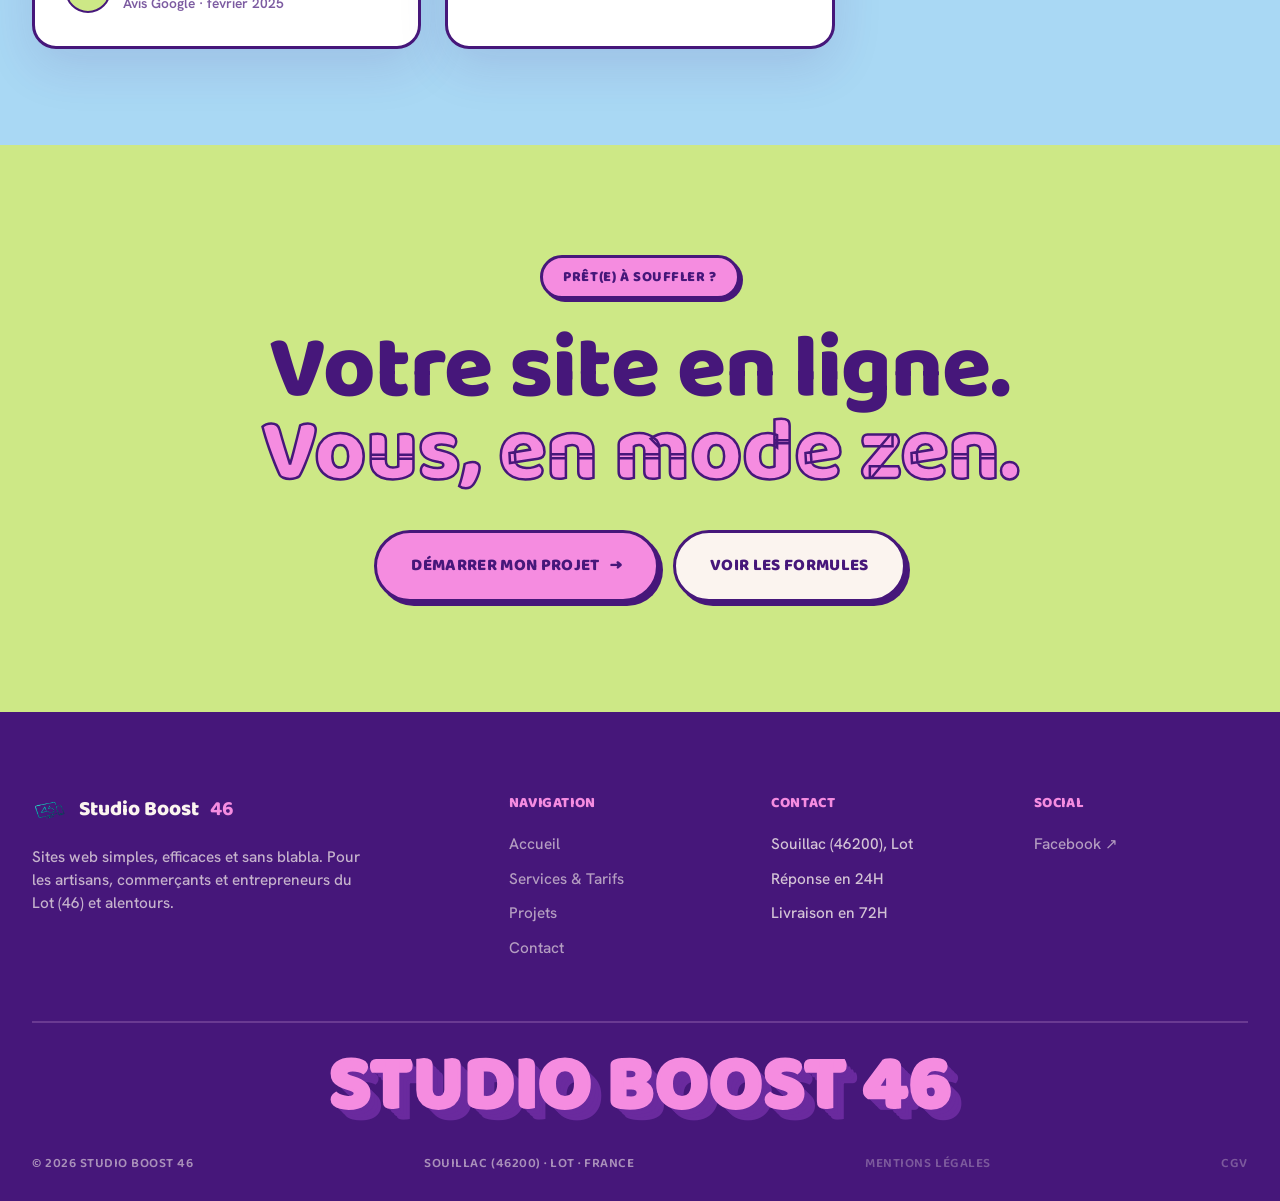
==== commit 581d6f03: "Fleur de lotus Mode Zen, footer géant réduit - Ajoute la fleur de lotus SVG sur les sections Mode Ze" ====
--- a/index.html
+++ b/index.html
@@ -166,7 +166,7 @@
     </div>
     <div class="pricing__foot reveal" style="background:var(--ink);color:var(--cream);border:3px solid var(--ink);border-radius:24px;padding:28px 36px;margin-top:44px;display:flex;flex-wrap:wrap;gap:18px;align-items:center;justify-content:space-between;text-align:left">
       <div>
-        <p style="font-family:var(--font-display);font-weight:800;font-size:1.3rem;text-transform:uppercase;letter-spacing:.02em;color:var(--pink);margin-bottom:6px">+ Mode Zen · <span style="color:var(--yellow)">29€/mois</span></p>
+        <p style="font-family:var(--font-display);font-weight:800;font-size:1.3rem;text-transform:uppercase;letter-spacing:.02em;color:var(--pink);margin-bottom:6px;display:flex;align-items:center;gap:10px"><img src="images/lotus.svg" alt="" style="width:32px;height:32px;flex-shrink:0"> + Mode Zen · <span style="color:var(--yellow)">29€/mois</span></p>
         <p style="font-size:.96rem;font-weight:500;opacity:.85;line-height:1.5;max-width:520px">Je gère votre site chaque mois à votre place : actus, promos, photos… <strong style="color:var(--cream)">Hébergement professionnel inclus.</strong> Vous m'écrivez, je m'occupe du reste. Sans engagement.</p>
       </div>
       <a href="services.html#zen" class="btn btn--yellow" style="flex-shrink:0">Découvrir le Mode Zen →</a>
--- a/style.css
+++ b/style.css
@@ -325,7 +325,7 @@
 .footer__col a,.footer__col li{color:var(--cream);opacity:.78;font-size:.96rem;font-weight:500;transition:opacity .25s,color .25s}
 .footer__col a:hover{opacity:1;color:var(--yellow)}
 .footer__bottom{padding:26px 0;display:flex;justify-content:space-between;flex-wrap:wrap;gap:12px;font-family:var(--font-display);font-weight:600;font-size:.82rem;text-transform:uppercase;letter-spacing:.04em;color:var(--cream);opacity:.55}
-.footer__giant{font-family:var(--font-display);font-weight:800;font-size:clamp(3.5rem,9vw,11rem);line-height:.85;text-align:center;color:var(--pink);-webkit-text-stroke:3px var(--pink);text-shadow:3px 3px 0 #6a2a9e,6px 6px 0 #6a2a9e,9px 9px 0 #6a2a9e,12px 12px 0 #6a2a9e;padding:30px 0 10px;user-select:none;overflow:hidden}
+.footer__giant{font-family:var(--font-display);font-weight:800;font-size:clamp(2.5rem,6vw,7rem);line-height:.85;text-align:center;color:var(--pink);-webkit-text-stroke:3px var(--pink);text-shadow:3px 3px 0 #6a2a9e,6px 6px 0 #6a2a9e,9px 9px 0 #6a2a9e,12px 12px 0 #6a2a9e;padding:30px 0 10px;user-select:none;overflow:hidden}
 @media (max-width:980px){.footer__grid{grid-template-columns:1fr 1fr}}
 @media (max-width:520px){.footer__grid{grid-template-columns:1fr}}
 
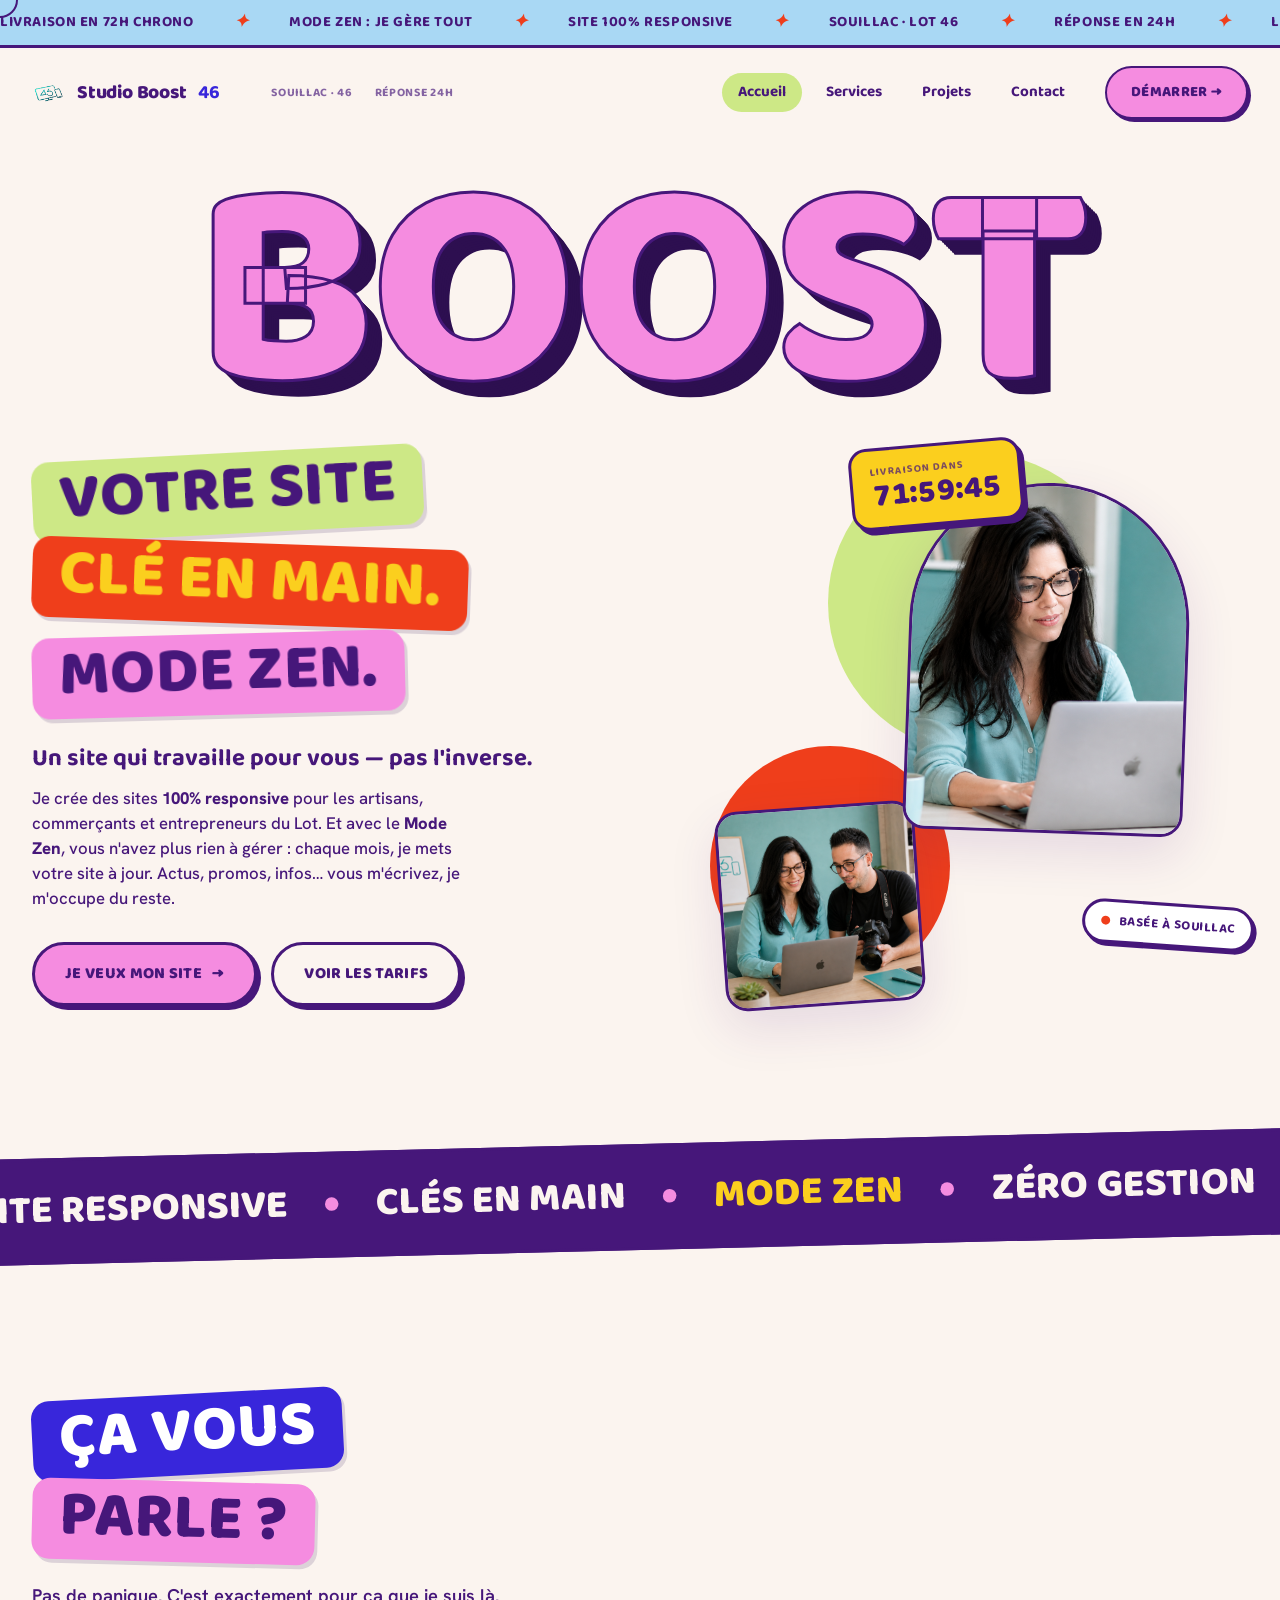
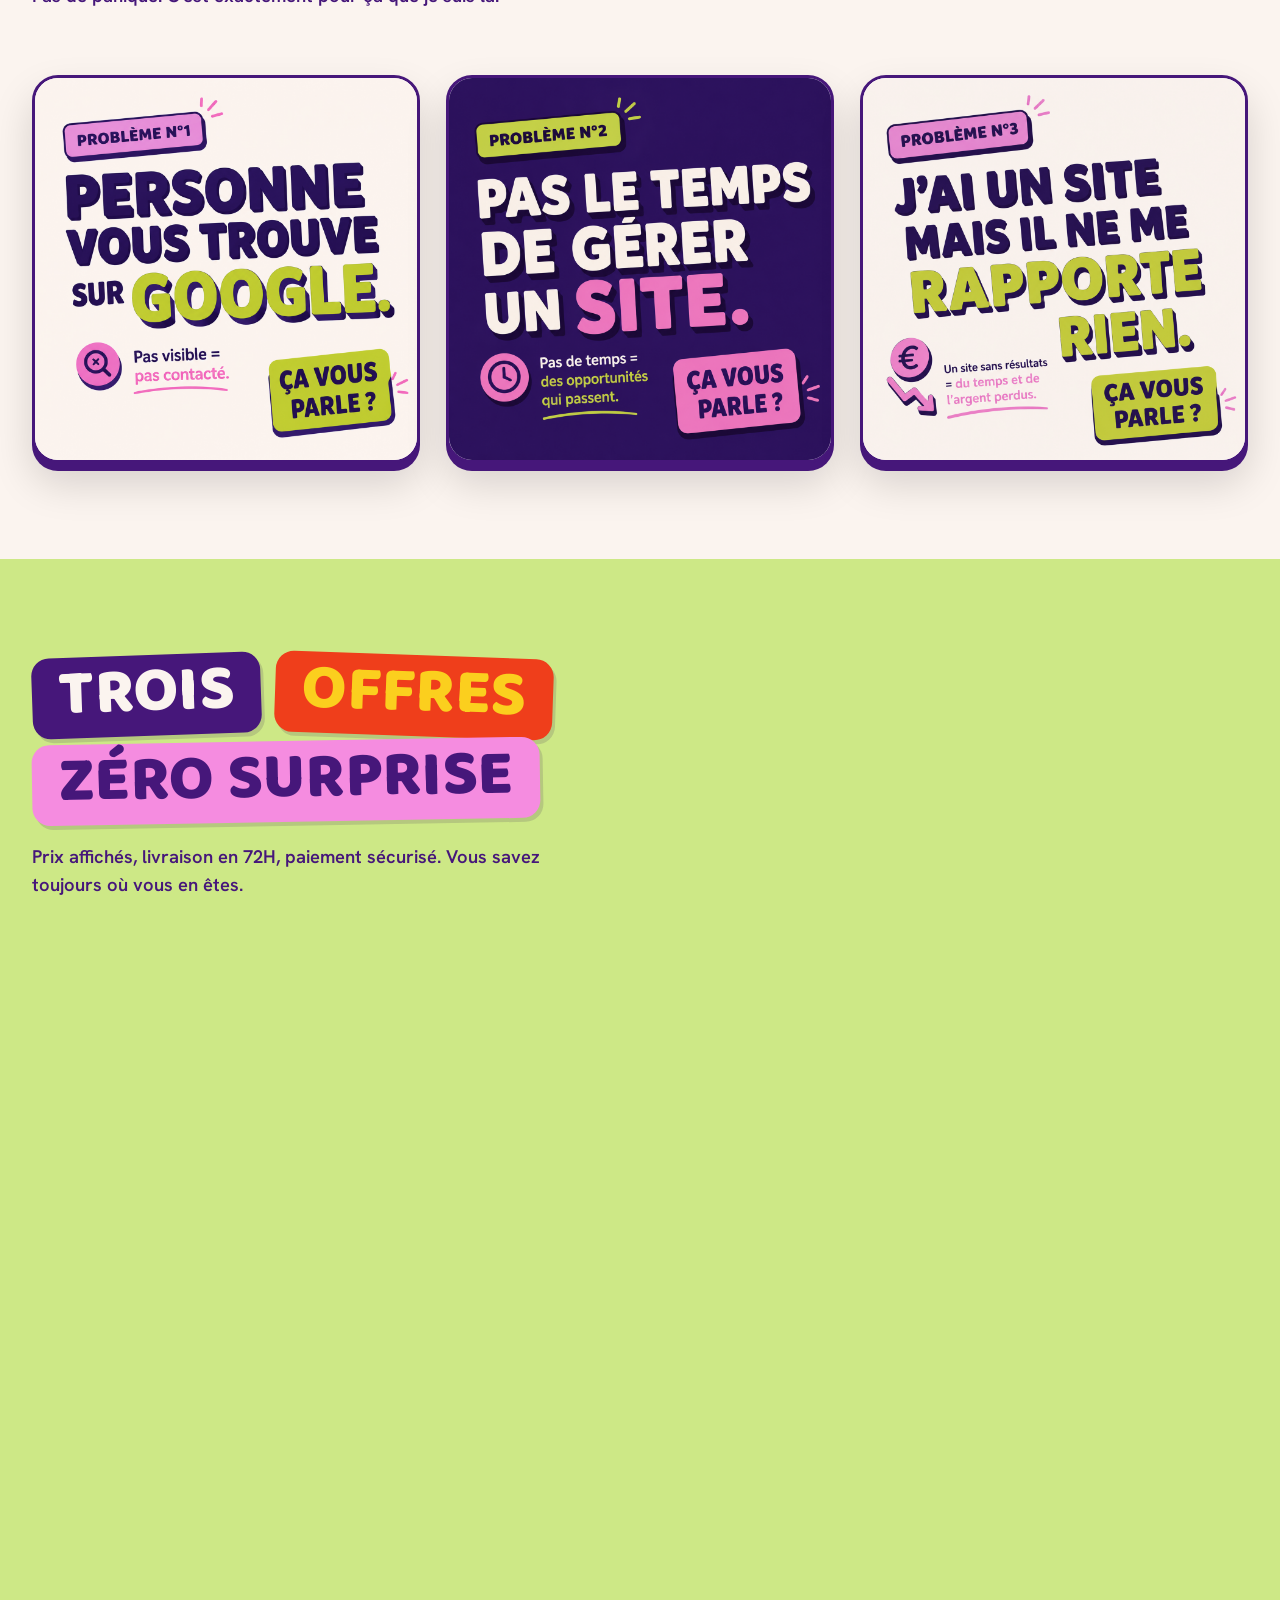
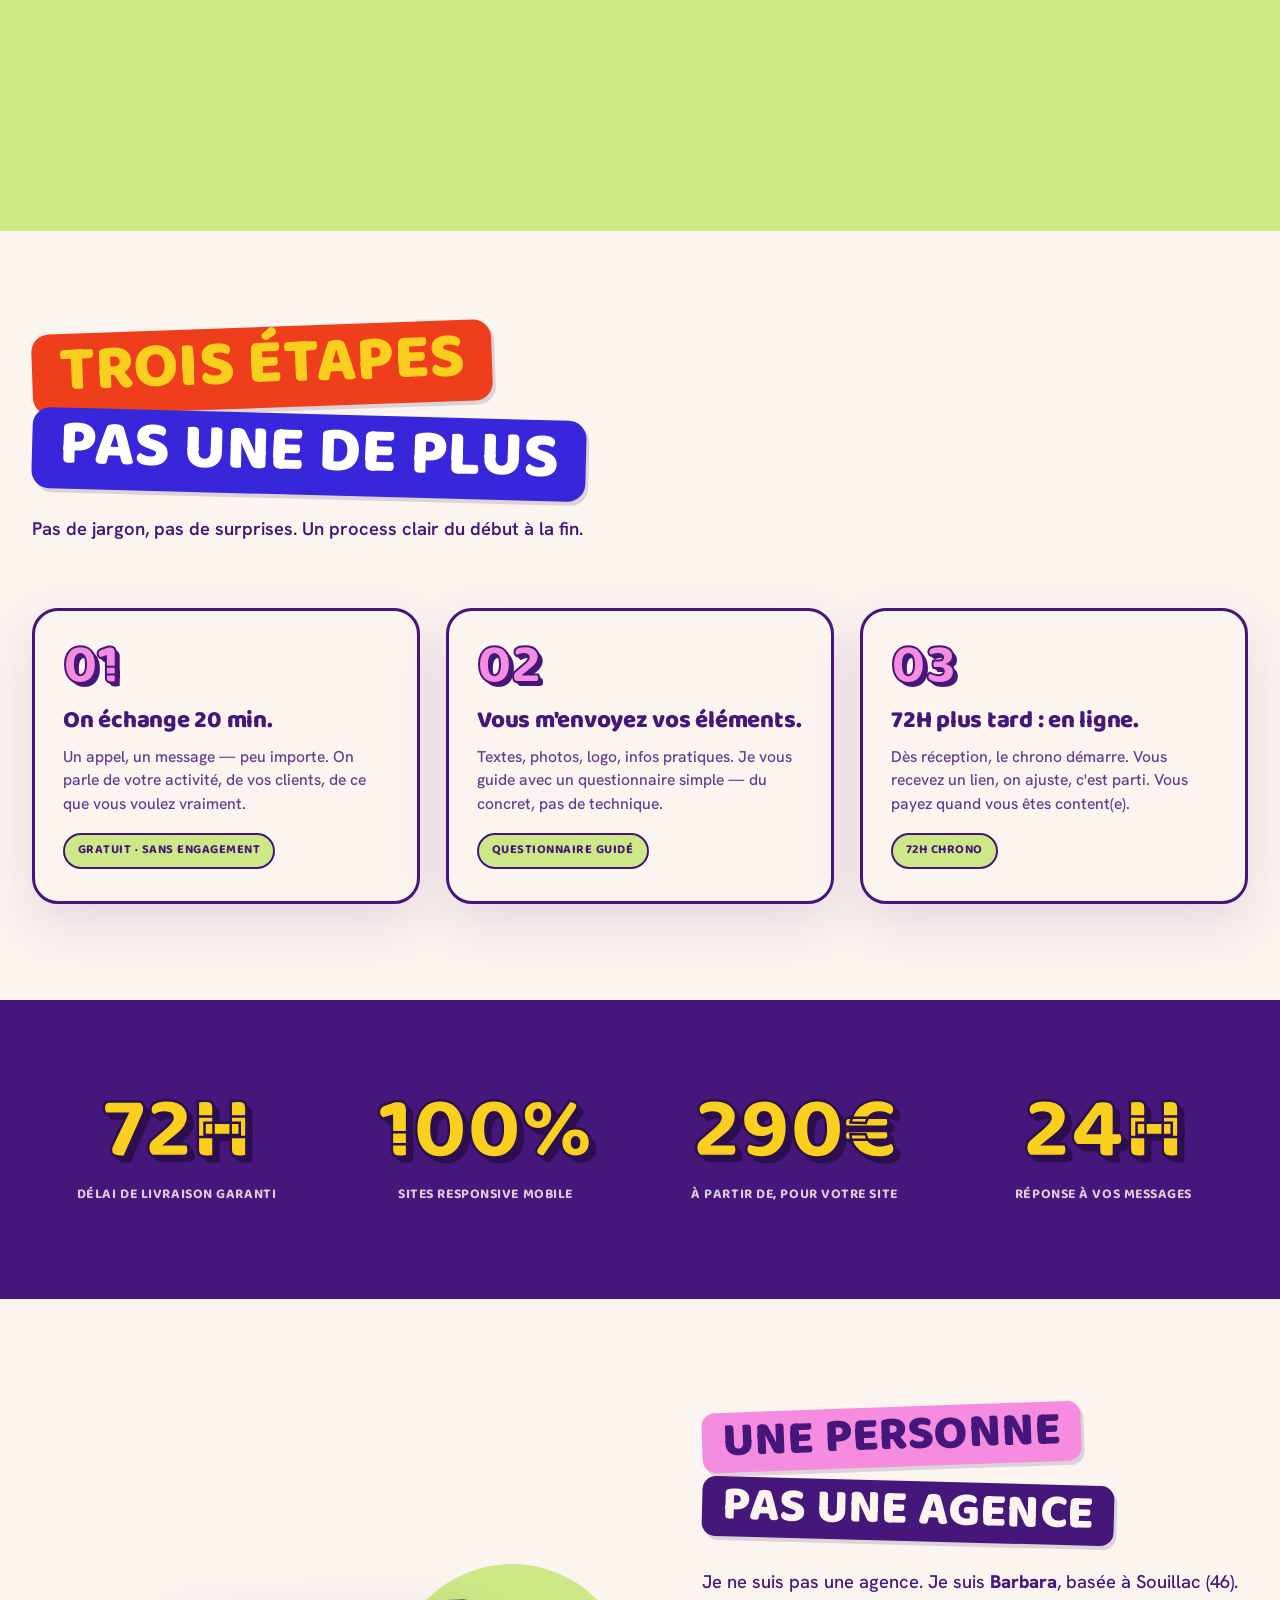
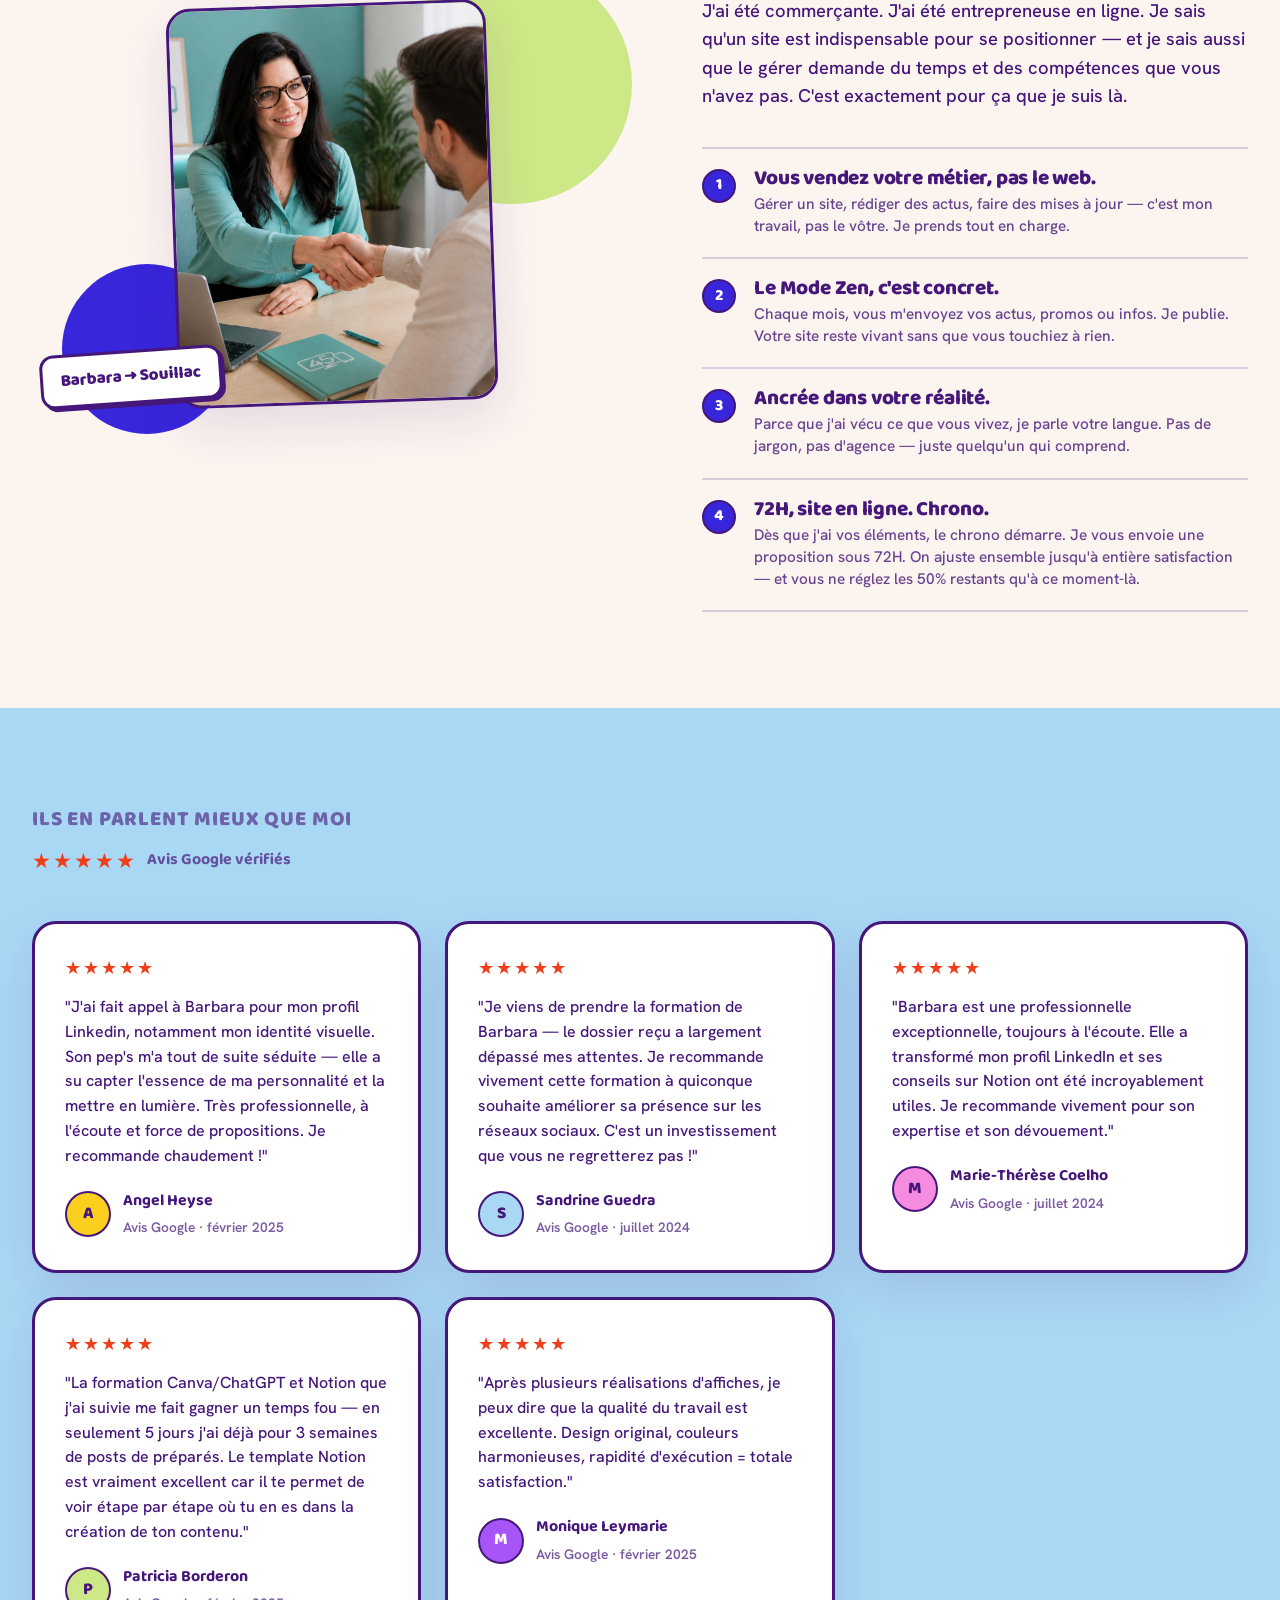
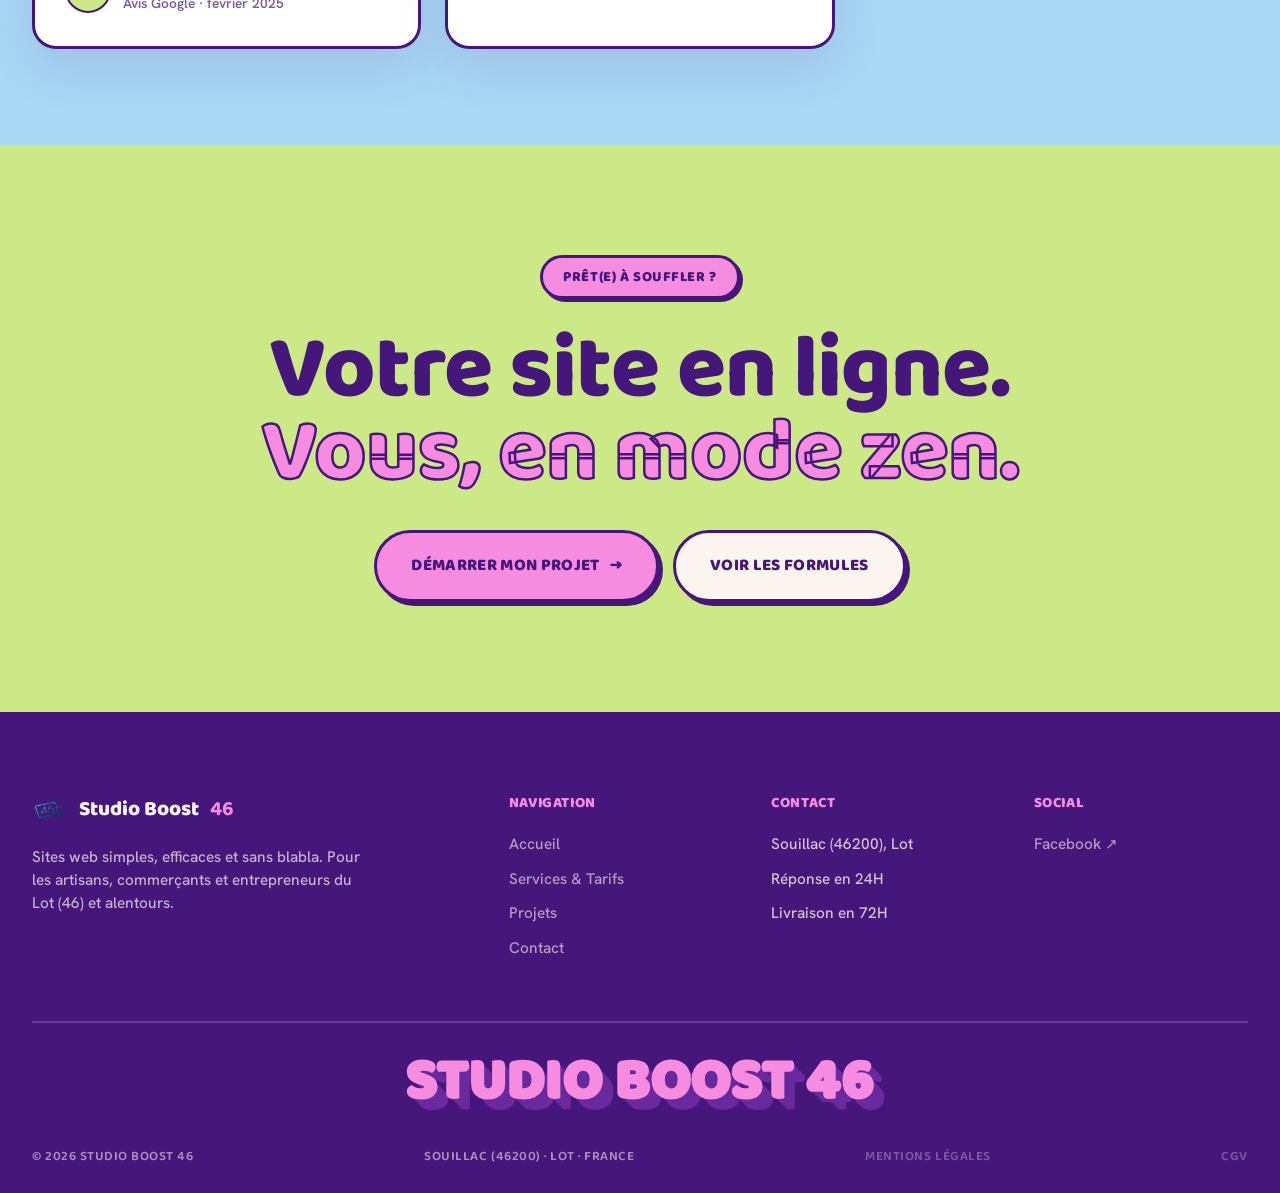
==== commit eca331bc: "Remplace la fleur SVG par la vraie image Mode Zen Co-Authored-By: Claude Sonnet 4.6 <noreply@anthrop" ====
--- a/index.html
+++ b/index.html
@@ -166,7 +166,7 @@
     </div>
     <div class="pricing__foot reveal" style="background:var(--ink);color:var(--cream);border:3px solid var(--ink);border-radius:24px;padding:28px 36px;margin-top:44px;display:flex;flex-wrap:wrap;gap:18px;align-items:center;justify-content:space-between;text-align:left">
       <div>
-        <p style="font-family:var(--font-display);font-weight:800;font-size:1.3rem;text-transform:uppercase;letter-spacing:.02em;color:var(--pink);margin-bottom:6px;display:flex;align-items:center;gap:10px"><img src="images/lotus.svg" alt="" style="width:32px;height:32px;flex-shrink:0"> + Mode Zen · <span style="color:var(--yellow)">29€/mois</span></p>
+        <p style="font-family:var(--font-display);font-weight:800;font-size:1.3rem;text-transform:uppercase;letter-spacing:.02em;color:var(--pink);margin-bottom:6px;display:flex;align-items:center;gap:10px"><img src="images/mode-zen.png" alt="" style="width:32px;height:32px;flex-shrink:0"> + Mode Zen · <span style="color:var(--yellow)">29€/mois</span></p>
         <p style="font-size:.96rem;font-weight:500;opacity:.85;line-height:1.5;max-width:520px">Je gère votre site chaque mois à votre place : actus, promos, photos… <strong style="color:var(--cream)">Hébergement professionnel inclus.</strong> Vous m'écrivez, je m'occupe du reste. Sans engagement.</p>
       </div>
       <a href="services.html#zen" class="btn btn--yellow" style="flex-shrink:0">Découvrir le Mode Zen →</a>
--- a/style.css
+++ b/style.css
@@ -131,9 +131,9 @@
 .pain__grid{display:grid;grid-template-columns:repeat(3,1fr);gap:26px}
 .pcard{position:relative;border:3px solid var(--ink);border-radius:26px;overflow:hidden;background:#fff;box-shadow:var(--shadow-card);transition:transform .35s var(--pop)}
 .pcard:hover{transform:translateY(-8px) rotate(-1deg)}
-.pcard--imgonly{padding:0;box-shadow:0 20px 60px rgba(70,23,122,.18),0 6px 16px rgba(70,23,122,.10);transition:transform .35s var(--pop),box-shadow .35s var(--pop)}
+.pcard--imgonly{padding:0;box-shadow:0 8px 0 var(--ink),0 20px 40px rgba(0,0,0,.15);transition:transform .35s var(--pop),box-shadow .35s var(--pop)}
 .pcard--imgonly img{width:100%;height:auto;display:block}
-.pcard--imgonly:hover{transform:translateY(-10px) scale(1.02) rotate(-1deg);box-shadow:0 30px 80px rgba(70,23,122,.26),0 10px 24px rgba(70,23,122,.14)}
+.pcard--imgonly:hover{transform:translateY(-10px) scale(1.02);box-shadow:0 14px 0 var(--ink),0 30px 60px rgba(0,0,0,.25)}
 .pcard__img{aspect-ratio:4/3;overflow:hidden;position:relative}
 .pcard__img img{width:100%;height:100%;object-fit:cover;transition:transform .5s var(--ease-out)}
 .pcard:hover .pcard__img img{transform:scale(1.06)}
@@ -147,7 +147,7 @@
 /* PRICING */
 .pricing{display:grid;grid-template-columns:repeat(3,1fr);gap:24px;align-items:stretch}
 .formula{position:relative;background:var(--cream);border:3px solid var(--ink);border-radius:28px;padding:34px 30px;display:flex;flex-direction:column;gap:18px;box-shadow:var(--shadow-card);transition:transform .35s var(--pop),box-shadow .35s var(--pop)}
-.formula:hover{transform:translateY(-8px);box-shadow:0 32px 70px rgba(70,23,122,.22)}
+.formula:hover{transform:translateY(-10px);box-shadow:0 12px 0 var(--ink),0 28px 50px rgba(0,0,0,.22)}
 .formula--star{background:var(--ink);color:var(--cream)}
 .formula__badge{position:absolute;top:-18px;left:50%;transform:translateX(-50%) rotate(-3deg);font-family:var(--font-display);font-weight:800;font-size:.82rem;text-transform:uppercase;letter-spacing:.03em;background:var(--yellow);color:var(--ink);padding:8px 18px;border-radius:100px;border:3px solid var(--ink);box-shadow:3px 3px 0 var(--ink);white-space:nowrap}
 .formula__name{font-family:var(--font-display);font-weight:800;font-size:1.7rem;text-transform:uppercase;color:var(--ink)}
@@ -325,7 +325,7 @@
 .footer__col a,.footer__col li{color:var(--cream);opacity:.78;font-size:.96rem;font-weight:500;transition:opacity .25s,color .25s}
 .footer__col a:hover{opacity:1;color:var(--yellow)}
 .footer__bottom{padding:26px 0;display:flex;justify-content:space-between;flex-wrap:wrap;gap:12px;font-family:var(--font-display);font-weight:600;font-size:.82rem;text-transform:uppercase;letter-spacing:.04em;color:var(--cream);opacity:.55}
-.footer__giant{font-family:var(--font-display);font-weight:800;font-size:clamp(2.5rem,6vw,7rem);line-height:.85;text-align:center;color:var(--pink);-webkit-text-stroke:3px var(--pink);text-shadow:3px 3px 0 #6a2a9e,6px 6px 0 #6a2a9e,9px 9px 0 #6a2a9e,12px 12px 0 #6a2a9e;padding:30px 0 10px;user-select:none;overflow:hidden}
+.footer__giant{font-family:var(--font-display);font-weight:800;font-size:clamp(1.8rem,4.5vw,5rem);line-height:1;text-align:center;color:var(--pink);-webkit-text-stroke:3px var(--pink);text-shadow:3px 3px 0 #6a2a9e,6px 6px 0 #6a2a9e,9px 9px 0 #6a2a9e,12px 12px 0 #6a2a9e;padding:30px 16px 10px;user-select:none;white-space:nowrap}
 @media (max-width:980px){.footer__grid{grid-template-columns:1fr 1fr}}
 @media (max-width:520px){.footer__grid{grid-template-columns:1fr}}
 
